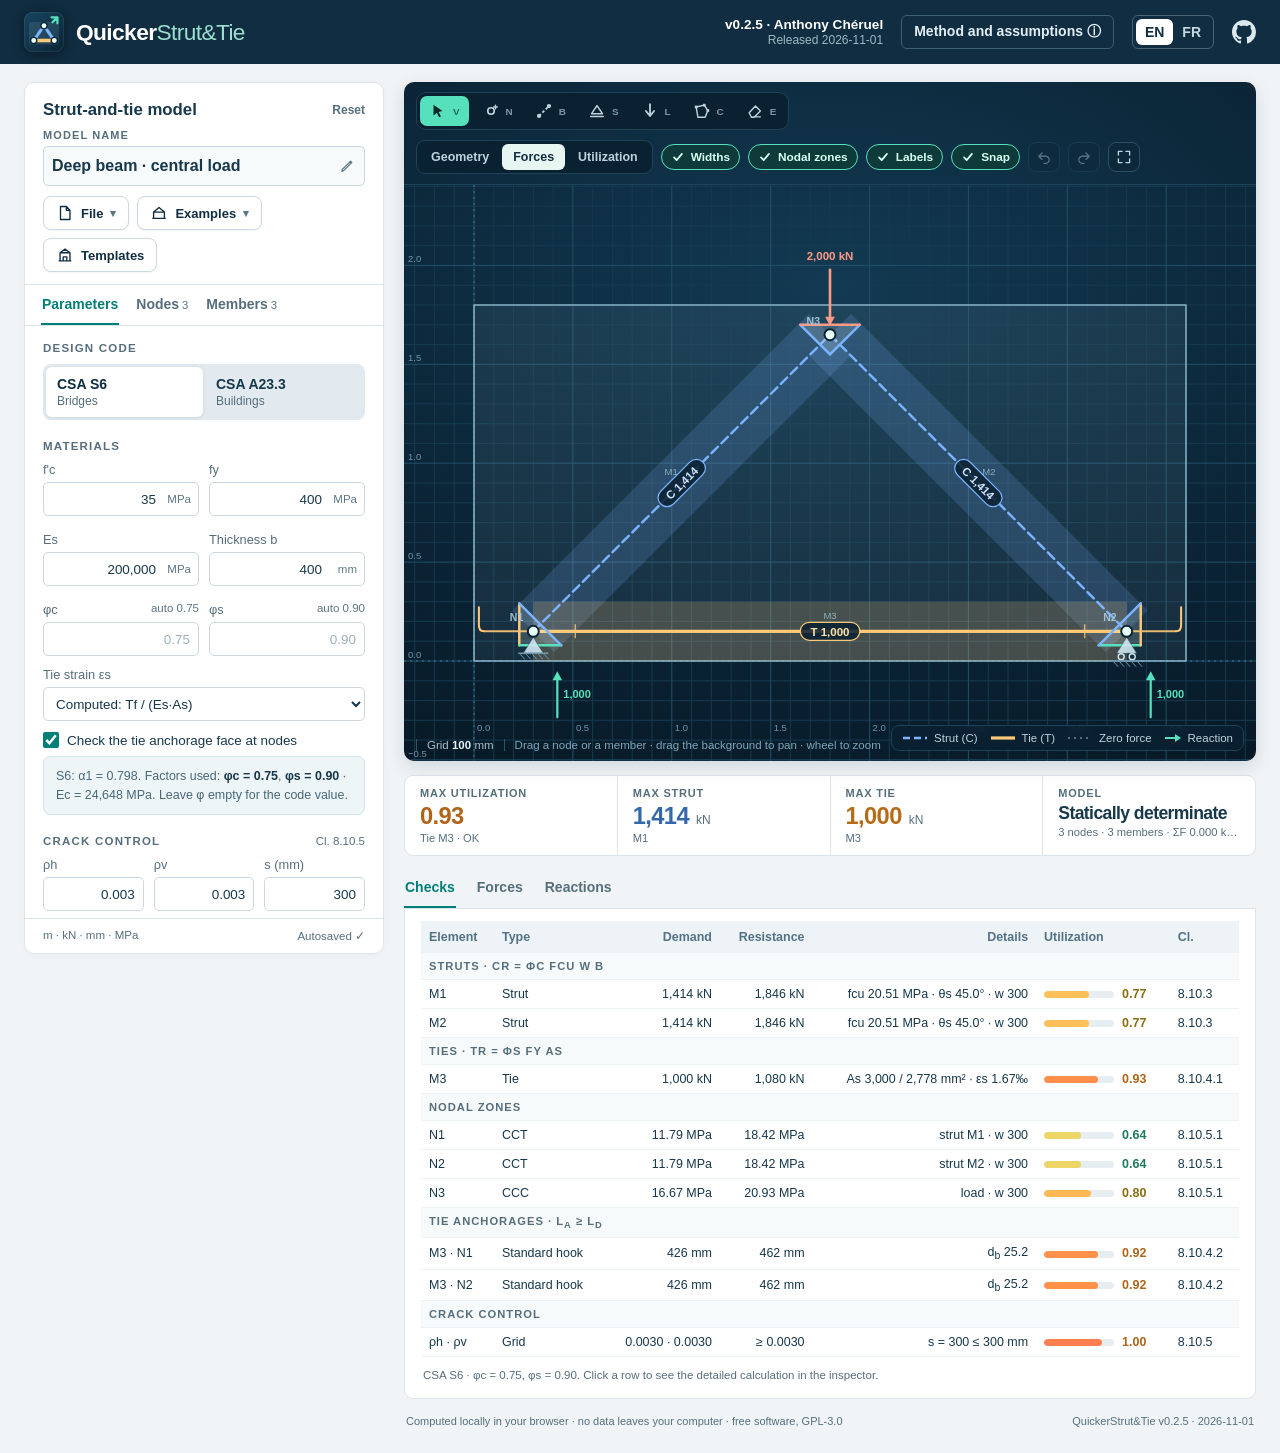
==== index.html @ 913cee04 "QuickerStrut&Tie 0.2.5: Pages at the repository URL, menus above the canvas, bridge and published ex" ====
<!doctype html>
<!-- QuickerStrut&Tie · © 2026 Anthony Chéruel · SPDX-License-Identifier: GPL-3.0-or-later -->
<html lang="fr">
<head>
  <meta charset="UTF-8"><meta name="viewport" content="width=device-width,initial-scale=1">
  <title>QuickerStrut&amp;Tie · Strut-and-tie models</title>
  <meta name="description" content="Interactive 2D strut-and-tie models checked to CSA S6 and CSA A23.3, computed in your browser.">
  <meta property="og:title" content="QuickerStrut&amp;Tie · Strut-and-tie models"><meta property="og:description" content="Draw a 2D strut-and-tie model, drag its nodes and see forces and CSA S6 / A23.3 checks update live."><meta name="theme-color" content="#102d41">
  <link rel="icon" href="data:image/svg+xml,%3Csvg xmlns='http://www.w3.org/2000/svg' viewBox='0 0 64 64'%3E%3Crect width='64' height='64' rx='14' fill='%23102d41'/%3E%3Crect x='8' y='16' width='48' height='36' rx='3' fill='%239fc3d2' fill-opacity='.16'/%3E%3Cpath d='M32 22L15.5 45.5M32 22L48.5 45.5' stroke='%237cb4ff' stroke-width='5.5' stroke-linecap='round'/%3E%3Cpath d='M15.5 45.5H48.5' stroke='%23ffc978' stroke-width='6' stroke-linecap='round'/%3E%3Cg fill='%23e8fff8' stroke='%230b2436' stroke-width='2.2'%3E%3Ccircle cx='32' cy='22' r='5.5'/%3E%3Ccircle cx='15.5' cy='45.5' r='5.5'/%3E%3Ccircle cx='48.5' cy='45.5' r='5.5'/%3E%3C/g%3E%3Cpath d='M44 8.5h9.5V18M53 9l-7.5 7.5' fill='none' stroke='%2356e0bb' stroke-width='4' stroke-linecap='round' stroke-linejoin='round'/%3E%3C/svg%3E">
  <style>
@charset "UTF-8";
/* SPDX-License-Identifier: GPL-3.0-or-later */
/* QuickerStrut&Tie — design tokens and layout. */
:root{
  --navy:#102d41;--navy-2:#0b2436;--navy-3:#061520;--ink:#17374b;--muted:#566e7c;--axis:#5d7684;
  --line:#dce5eb;--paper:#fff;--bg:#f0f4f7;--teal:#007f78;--mint:#56e0bb;--mint-soft:#d9f5eb;
  --amber:#b66c16;--blue:#3567ad;--coral:#c4513a;--ok:#1f7a5a;--warn:#9a6a12;--bad:#b23a2a;
  --strut:#7cb4ff;--tie:#ffc978;--load:#ff9b85;--react:#56e0bb;
  --shadow:0 2px 7px #15354a08;--radius:10px;
  font-family:"Segoe UI",Inter,Roboto,Arial,sans-serif;color:var(--ink);font-size:16px;
}
*{box-sizing:border-box}
html,body{margin:0;background:var(--bg)}
body{min-height:100vh}
button,input,select{font:inherit}
button{cursor:pointer;border:1px solid var(--line);background:#fff;color:var(--ink);border-radius:6px;padding:7px 12px;font-size:.875rem;font-weight:600;transition:background .15s,border-color .15s,color .15s}
button:hover:not(:disabled){background:#eef5f7}
button:disabled{opacity:.4;cursor:default}
button:focus-visible,input:focus-visible,select:focus-visible,[tabindex]:focus-visible{outline:3px solid var(--teal);outline-offset:2px}
input,select{width:100%;min-height:34px;border:1px solid #cbd8e1;border-radius:5px;background:#fff;color:var(--ink);padding:5px 8px;font-size:.84rem;font-variant-numeric:tabular-nums}
input.num{text-align:right}
input::placeholder{color:#9fb0ba}
input.num-err{border-color:#ba3838;background:#fff6f4}
input[type=checkbox]{width:16px;min-height:16px;accent-color:var(--teal);margin:0}
label{font-size:.875rem}
small{font-size:.75rem}
.hidden{display:none!important}
.sr-only{position:absolute;width:1px;height:1px;overflow:hidden;clip:rect(0 0 0 0);white-space:nowrap}
kbd{font:600 .6875rem "Segoe UI",Arial,sans-serif;color:var(--axis);border:1px solid #dbe5eb;border-radius:4px;padding:1px 5px;background:#f7fafb}

/* ---------- Top bar ---------- */
.topbar{height:64px;background:var(--navy);color:#fff;display:flex;align-items:center;justify-content:space-between;padding:0 24px;gap:16px}
.brand{display:flex;align-items:center;gap:12px;font-size:1.42rem;font-weight:650;letter-spacing:-.6px;white-space:nowrap}
.brand>div>span{font-weight:350;color:#9cdfcf}
.brand-logo{display:block;flex:none;width:40px;height:40px;filter:drop-shadow(0 2px 6px #0006)}
.top-warning{display:flex;align-items:center;gap:9px;margin:0;padding:6px 14px;border:1px solid #2f5268;border-radius:999px;color:#c9dbe4;font-size:.78rem;background:#0e2839}
.warning-symbol{width:15px;height:15px;border:1px solid #d7b25c;border-radius:50%;text-align:center;line-height:13px;color:#e9c46a;font-weight:bold;font-size:.625rem;flex:none}
.header-right{display:flex;gap:18px;align-items:center}
.release-info{display:flex;flex-direction:column;align-items:flex-end;line-height:1.2}
.release-info b{font-size:.85rem}
.release-info small{color:#9fb8c6}
.method-open{background:transparent;border-color:#3d6075;color:#e3eef3}
.method-open:hover:not(:disabled){background:#173a50}
.language{display:flex;border:1px solid #4b6373;border-radius:6px;padding:3px}
.language button{padding:5px 9px;border:0;background:transparent;color:#c5d8e0}
.language button.selected{background:#fff;color:var(--navy)}
.language button:hover:not(.selected){background:#1b3d52}
.github-link{color:#dbe9ef;display:flex}
.github-link svg{width:24px;height:24px}

/* ---------- Workspace ---------- */
.workspace{display:grid;grid-template-columns:360px minmax(0,1fr);gap:20px;max-width:1880px;margin:0 auto;padding:18px 24px 12px}
.inputs{align-self:start;position:sticky;top:14px;z-index:20;background:#fff;border:1px solid var(--line);border-radius:var(--radius);box-shadow:var(--shadow);max-height:calc(100vh - 28px);display:flex;flex-direction:column;min-width:0}
.panel-heading{display:flex;align-items:center;justify-content:space-between;padding:16px 18px 8px}
h1{font-size:1.05rem;margin:0;font-weight:650}
.text-button{border:0;padding:4px 0;background:none;color:var(--muted);font-size:.75rem}
.text-button:hover:not(:disabled){background:none;color:var(--teal)}
.project-bar{padding:0 18px 12px;display:flex;flex-direction:column;gap:10px;border-bottom:1px solid var(--line)}
.pn-label{display:block;font-size:.6875rem;letter-spacing:1.1px;font-weight:700;color:var(--muted);text-transform:uppercase;margin-bottom:5px}
.pn-wrap{position:relative;display:block}
.pn-wrap input{font-weight:650;font-size:1rem;background:#f7fafb;padding-right:30px;min-height:40px}
.pn-pencil{position:absolute;right:9px;top:11px;width:17px;height:17px;color:var(--axis);pointer-events:none}
.dirty{font-size:.7rem;color:var(--amber);margin-left:6px}
.project-actions{display:flex;gap:8px;flex-wrap:wrap}
.qst-menu{position:relative}
.menu-button{display:inline-flex;align-items:center;gap:7px;padding:7px 12px;border:1px solid #c9d8e1;border-radius:8px;background:#fff;color:var(--navy);font-size:.8125rem;font-weight:650;box-shadow:0 1px 2px #15354a0d}
.menu-button:hover{border-color:#8fb2c2;background:#f6fafb}
.qst-menu.open>.menu-button{border-color:var(--teal);background:#eefaf6;color:#00564f}
.menu-button .caret{font-size:.7rem;color:var(--axis);transition:transform .15s}
.qst-menu.open .caret{transform:rotate(180deg)}
.mi-ico{width:18px;height:18px;flex:none}
.menu-pop{display:none;position:absolute;z-index:60;left:0;top:calc(100% + 6px);min-width:300px;max-height:680px;overflow-y:auto;scrollbar-width:thin;padding:6px;background:#fff;border:1px solid #d3e0e7;border-radius:11px;box-shadow:0 10px 24px #0b1e2b26}
.qst-menu.open>.menu-pop{display:block;animation:menuIn .14s ease-out}
@keyframes menuIn{from{opacity:0;transform:translateY(-4px)}to{opacity:1;transform:none}}
.menu-pop button{display:flex;align-items:center;gap:11px;width:100%;padding:8px 10px;border:0;border-radius:8px;background:none;color:var(--ink);text-align:left;font-size:.8125rem}
.menu-pop button:hover:not(:disabled),.menu-pop button:focus-visible{background:#eef6f8;outline:none}
.menu-pop button .mi-ico{color:var(--teal)}
.mi-text{display:flex;flex-direction:column;flex:1;min-width:0}
.mi-text b{font-weight:650}
.mi-text small{color:var(--muted);font-weight:400}
.menu-sep{height:1px;background:var(--line);margin:5px 4px}
.ex-thumb{width:58px;height:34px;flex:none;border-radius:6px;background:var(--navy);display:block}
.input-tabs{display:flex;padding:0 16px;border-bottom:1px solid var(--line);gap:16px}
.input-tabs button,.view-tabs button{border:0;border-radius:0;background:none;padding:11px 1px;color:var(--muted);border-bottom:2px solid transparent}
.input-tabs button:hover,.view-tabs button:hover{background:none!important;color:var(--ink)}
.input-tabs button.active,.view-tabs button.active{color:var(--teal);border-bottom-color:var(--teal)}
.input-tabs .count{font-size:.7rem;color:var(--axis);font-weight:500;margin-left:3px}
#input-content{padding:16px 18px 18px;overflow:auto;scrollbar-width:thin;min-height:0}
.section-label{font-size:.72rem;letter-spacing:1.2px;font-weight:700;margin:20px 0 10px;color:var(--muted);text-transform:uppercase;display:flex;align-items:center;justify-content:space-between}
.section-label:first-child{margin-top:0}
.field{display:block;margin-bottom:11px}
.field>span{display:flex;justify-content:space-between;margin-bottom:5px;color:var(--muted);font-size:.8rem}
.field>span em{font-style:normal;color:var(--axis);font-size:.72rem}
.field-row{display:grid;grid-template-columns:1fr 1fr;gap:10px}
.field-row.three{grid-template-columns:1fr 1fr 1fr}
.unit-wrap{position:relative;display:block}
.unit-wrap input{padding-right:42px}
.unit-wrap i{position:absolute;right:8px;top:50%;transform:translateY(-50%);font-style:normal;font-size:.72rem;color:var(--axis);pointer-events:none}
.segmented{display:inline-flex;padding:3px;background:#e2eaf0;border-radius:8px;gap:2px}
.segmented button{border:0;background:transparent;padding:6px 12px;white-space:nowrap}
.segmented button.active{background:#fff;box-shadow:0 1px 4px #20374718;color:var(--navy)}
.segmented.full{display:flex}
.segmented.full button{flex:1}
.code-card{display:flex;flex-direction:column;gap:2px;text-align:left;padding:9px 11px!important}
.code-card small{font-weight:400;color:var(--muted)}
.note{padding:10px 12px;background:#eef5f7;border:1px solid #d3e5ec;border-radius:7px;font-size:.78rem;line-height:1.5;color:#486777}
.note b{color:var(--ink)}
.toggle-row{display:flex;align-items:center;gap:8px;font-size:.84rem;margin:8px 0}
.add-button{width:100%;border-style:dashed;color:var(--teal);margin:6px 0 4px}
.rows{display:flex;flex-direction:column;gap:8px}
.row-card{border:1px solid var(--line);border-radius:8px;padding:8px 9px;display:grid;gap:6px;transition:border-color .15s,box-shadow .15s;background:#fff}
.row-card.selected{border-color:var(--teal);box-shadow:0 0 0 2px #56e0bb55}
.row-card:hover{border-color:#b9cdd8}
.row-line{display:grid;gap:6px;align-items:center}
.row-node-1{grid-template-columns:44px 1fr 1fr 26px}
.row-node-2{grid-template-columns:1.25fr 1fr 1fr 0.9fr}
.row-mem-1{grid-template-columns:44px 1fr 1fr 1fr 26px}
.row-mem-2{grid-template-columns:0.75fr 1.45fr 1fr}
.row-card input,.row-card select{min-height:30px;padding:3px 6px;font-size:.8rem}
.row-card .mini{font-size:.62rem;color:var(--axis);display:block;margin:0 0 2px 2px;letter-spacing:.3px}
.tag{display:inline-flex;align-items:center;justify-content:center;height:24px;border-radius:6px;font-weight:700;font-size:.78rem;color:var(--navy);background:#eaf1f5;cursor:pointer}
.tag.strut{background:#e3eefe;color:#244f8e}
.tag.tie{background:#fdf0db;color:#7a4a0c}
.tag.zero{background:#eef1f3;color:#71818b}
.del{border:0;background:none;color:#97a9b4;font-size:1.05rem;padding:0;height:26px}
.del:hover:not(:disabled){color:var(--bad);background:none}
.bars-pick{display:grid;grid-template-columns:42px 10px minmax(62px,1fr);align-items:center;gap:3px}
.bars-row{grid-template-columns:1.6fr 1fr}
.bars-pick b{text-align:center;color:var(--axis);font-weight:400}
.input-footer{padding:10px 18px;border-top:1px solid var(--line);color:var(--muted);font-size:.72rem;display:flex;justify-content:space-between;gap:8px}

/* ---------- Stage (canvas) ---------- */
.results{min-width:0;display:flex;flex-direction:column}
.stage{background:radial-gradient(120% 90% at 50% 30%,#123a52 0%,var(--navy-2) 55%,var(--navy-3) 100%);border-radius:var(--radius);color:#fff;overflow:hidden;box-shadow:0 6px 18px #0b1e2b22;position:relative;isolation:isolate}
.stage-top{display:flex;align-items:center;justify-content:space-between;gap:10px;padding:10px 12px;border-bottom:1px solid #1d4458;flex-wrap:wrap}
.toolbox{display:flex;gap:4px;padding:3px;background:#0a2131;border:1px solid #1f4256;border-radius:10px}
.tool{display:flex;align-items:center;gap:6px;border:0;background:transparent;color:#bcd3de;padding:6px 9px;border-radius:7px;font-size:.78rem;position:relative}
.tool svg{width:18px;height:18px}
.tool:hover:not(:disabled){background:#163a50;color:#fff}
.tool.active{background:#56e0bb;color:#062a24}
.tool .k{font-size:.62rem;opacity:.65;font-weight:700}
.tool .tl{display:none}
.stage-right{display:flex;align-items:center;gap:8px;flex-wrap:wrap}
.dark-seg{display:inline-flex;padding:3px;background:#0a2131;border:1px solid #1f4256;border-radius:9px;gap:2px}
.dark-seg button{border:0;background:transparent;color:#bcd3de;padding:6px 11px;font-size:.78rem;border-radius:6px}
.dark-seg button:hover:not(:disabled){background:#163a50;color:#fff}
.dark-seg button.active{background:#e8f6f2;color:var(--navy)}
.chip{display:inline-flex;align-items:center;gap:6px;border:1px solid #2a4f64;background:#0d283a;color:#bcd3de;padding:5px 9px;border-radius:999px;font-size:.74rem;font-weight:600}
.chip:hover:not(:disabled){background:#163a50;color:#fff}
.chip[aria-pressed=true]{border-color:#56e0bb;color:#d8fff3;background:#0f3a3a}
.chip svg{width:14px;height:14px}
.icon-chip{width:32px;height:30px;padding:0;display:inline-flex;align-items:center;justify-content:center;border:1px solid #2a4f64;background:#0d283a;color:#bcd3de;border-radius:8px}
.icon-chip:hover:not(:disabled){background:#163a50;color:#fff}
.icon-chip svg{width:16px;height:16px}
.canvas-wrap{position:relative;height:clamp(460px,64vh,820px);touch-action:none}
#canvas{position:absolute;inset:0;width:100%;height:100%;display:block;user-select:none;-webkit-user-select:none}
#canvas text{font-family:"Segoe UI",Inter,Roboto,Arial,sans-serif}
#canvas.tool-select{cursor:default}
#canvas.tool-node,#canvas.tool-member,#canvas.tool-outline{cursor:crosshair}
#canvas.tool-support,#canvas.tool-load,#canvas.tool-erase{cursor:pointer}
#canvas.panning{cursor:grabbing!important}
#canvas .hit-node,#canvas .hit-member{cursor:pointer}
#canvas.tool-select .hit-node{cursor:grab}
#canvas.dragging,#canvas.dragging *{cursor:grabbing!important}
.hud{position:absolute;left:12px;bottom:10px;display:flex;gap:10px;align-items:center;font-size:.72rem;color:#a9c3cf;pointer-events:none;font-variant-numeric:tabular-nums;flex-wrap:wrap;max-width:calc(100% - 330px)}
.hud b{color:#e6f3f7;font-weight:600}
.hud .hint{color:#7fa6b8}
.hud .sep{width:1px;height:12px;background:#2c5368}
.legend-hud{position:absolute;right:12px;bottom:10px;display:flex;gap:12px;align-items:center;font-size:.72rem;color:#bcd3de;background:#0a2131cc;border:1px solid #1f4256;padding:6px 10px;border-radius:8px;backdrop-filter:blur(4px)}
.legend-hud span{display:inline-flex;align-items:center;gap:6px}
.legend-hud svg{display:block}
.grad{width:110px;height:8px;border-radius:4px;background:linear-gradient(90deg,#56e0bb 0%,#a6e36b 40%,#ffd166 70%,#ff9f43 90%,#ff5d5d 100%)}
.banner{position:absolute;left:14px;top:12px;max-width:min(640px,calc(100% - 360px));padding:8px 14px;border-radius:9px;font-size:.8rem;line-height:1.4;display:flex;gap:9px;align-items:flex-start;box-shadow:0 6px 16px #0006;z-index:3}
.banner.bad{background:#3a1512ee;border:1px solid #a8483a;color:#ffd9d1}
.banner.warn{background:#3a2a0eee;border:1px solid #a8822f;color:#ffe9b8}
.banner b{color:#fff}
.empty-hint{position:absolute;inset:0;display:flex;align-items:center;justify-content:center;pointer-events:none}
.empty-hint div{background:#0a2131dd;border:1px dashed #2f5a70;border-radius:12px;padding:18px 22px;color:#bcd3de;font-size:.85rem;line-height:1.6;max-width:420px;text-align:center}
.empty-hint b{color:#56e0bb}
.tooltip{position:absolute;pointer-events:none;z-index:5;background:#f7fbfc;color:var(--ink);border-radius:8px;padding:7px 10px;font-size:.75rem;line-height:1.45;box-shadow:0 8px 20px #0007;min-width:150px;font-variant-numeric:tabular-nums}
.tooltip b{font-weight:700}
.tooltip .tt-head{display:flex;justify-content:space-between;gap:10px;margin-bottom:3px}
.tooltip .tt-row{display:flex;justify-content:space-between;gap:14px;color:var(--muted)}
.tooltip .tt-row span:last-child{color:var(--ink);font-weight:600}

/* Inspector */
.inspector{position:absolute;right:12px;top:12px;width:318px;max-height:calc(100% - 64px);overflow:auto;background:#f9fcfdf5;color:var(--ink);border-radius:12px;box-shadow:0 12px 30px #0009;border:1px solid #ffffff40;z-index:4;scrollbar-width:thin;animation:insIn .16s ease-out}
@keyframes insIn{from{opacity:0;transform:translateY(-6px) scale(.98)}to{opacity:1;transform:none}}
.ins-head{display:flex;align-items:center;gap:10px;padding:12px 14px 10px;border-bottom:1px solid var(--line);position:sticky;top:0;background:#f9fcfd;z-index:1}
.ins-badge{width:34px;height:34px;border-radius:9px;display:flex;align-items:center;justify-content:center;font-weight:800;font-size:.8rem;color:#fff;background:var(--navy);flex:none}
.ins-badge.strut{background:#2f64b0}
.ins-badge.tie{background:#b66c16}
.ins-badge.zero{background:#7f909a}
.ins-title{flex:1;min-width:0}
.ins-title b{display:block;font-size:.95rem}
.ins-title small{color:var(--muted)}
.ins-close{border:0;background:none;font-size:1.25rem;color:var(--axis);padding:2px 6px}
.ins-body{padding:12px 14px 14px}
.ins-body .field{margin-bottom:9px}
.ins-body .field>span{font-size:.74rem}
.ins-body input,.ins-body select{min-height:32px}
.ins-result{margin-top:10px;border-radius:9px;background:#fff;border:1px solid var(--line);overflow:hidden}
.ins-result .big{display:flex;align-items:baseline;justify-content:space-between;padding:10px 12px;border-bottom:1px solid var(--line)}
.ins-result .big b{font-size:1.45rem;letter-spacing:-.5px;font-variant-numeric:tabular-nums}
.ins-result .big small{color:var(--muted)}
.kv{display:grid;grid-template-columns:1fr auto;gap:4px 10px;padding:9px 12px;font-size:.78rem;font-variant-numeric:tabular-nums}
.kv span:nth-child(odd){color:var(--muted)}
.kv span:nth-child(even){text-align:right;font-weight:600}
.steps{margin:0;padding:9px 12px 11px;border-top:1px solid var(--line);font-size:.74rem;line-height:1.65;color:#3d5868;background:#fbfdfe}
.steps div{white-space:normal}
.steps .eq{font-family:Cambria,"Cambria Math","Times New Roman",serif;font-size:.86rem;color:var(--ink)}
.steps .cl{float:right;color:var(--axis);font-size:.68rem}
.ubar{position:relative;height:8px;border-radius:4px;background:#e7eef2;overflow:hidden;margin:2px 12px 10px}
.ubar i{position:absolute;left:0;top:0;bottom:0;border-radius:4px}
.status{display:inline-flex;align-items:center;gap:5px;font-size:.72rem;font-weight:700;padding:2px 8px;border-radius:999px}
.status.ok{background:#dff5ea;color:var(--ok)}
.status.warn{background:#fdf0d5;color:var(--warn)}
.status.bad{background:#fde4df;color:var(--bad)}
.status.na{background:#eef1f3;color:#71818b}
.ins-hint{font-size:.74rem;color:var(--muted);line-height:1.5;margin-top:8px}

/* ---------- Metrics and results ---------- */
.metrics{display:grid;grid-template-columns:repeat(4,1fr);gap:1px;background:var(--line);border:1px solid var(--line);border-radius:9px;overflow:hidden;margin-top:14px}
.metric{background:#fff;padding:11px 15px;border:0;border-radius:0;text-align:left;min-width:0;font-weight:400}
button.metric:hover:not(:disabled){background:#f6fafb}
.metric-label{font-size:.6875rem;letter-spacing:.8px;font-weight:650;text-transform:uppercase;color:var(--muted)}
.metric-value{display:flex;gap:7px;align-items:baseline;margin-top:4px;font-size:1.48rem;font-weight:650;font-variant-numeric:tabular-nums;letter-spacing:-.6px}
.metric-value small{font-size:.75rem;font-weight:400;letter-spacing:0;color:var(--muted)}
.metric-location{font-size:.7rem;color:var(--muted);margin-top:2px;white-space:nowrap;overflow:hidden;text-overflow:ellipsis}
.chart-toolbar{display:flex;align-items:center;justify-content:space-between;margin-top:12px;border-bottom:1px solid var(--line);gap:8px;flex-wrap:wrap}
.view-tabs{display:flex;gap:20px}
.result-view{background:#fff;border:1px solid var(--line);border-top:0;border-radius:0 0 9px 9px;padding:12px 16px 14px;margin-bottom:10px}
.table-scroll{overflow:auto}
table{border-collapse:collapse;width:100%;font-size:.78rem;font-variant-numeric:tabular-nums;white-space:nowrap}
th{text-align:right;padding:9px 8px;background:#edf3f6;color:#547285;font-weight:600;position:sticky;top:0}
th:first-child,td:first-child,th.l,td.l{text-align:left}
td{text-align:right;padding:7px 8px;border-bottom:1px solid #edf2f5}
tbody tr{cursor:pointer}
tbody tr:hover td{background:#f5fafb}
tbody tr.selected td{background:#e6f7f1}
tr.group td{background:#f7fafb;color:var(--muted);font-weight:700;font-size:.7rem;letter-spacing:1px;text-transform:uppercase;cursor:default;text-align:left}
td .cell-ubar{display:inline-block;vertical-align:middle;width:70px;height:7px;background:#e7eef2;border-radius:4px;overflow:hidden;margin-right:8px;position:relative}
td .cell-ubar i{position:absolute;left:0;top:0;bottom:0;border-radius:4px}
.table-note{font-size:.72rem;color:var(--muted);margin:10px 2px 0;line-height:1.5}
.result-footer{display:flex;justify-content:space-between;font-size:.6875rem;color:var(--muted);padding:6px 2px 14px;gap:12px;flex-wrap:wrap}

/* ---------- Dialogs ---------- */
dialog{border:0;border-radius:14px;padding:0;box-shadow:0 20px 50px #0b1e2b55;max-width:min(860px,calc(100vw - 24px));width:860px;color:var(--ink)}
dialog::backdrop{background:#061520aa;backdrop-filter:blur(2px)}
.dlg-head{display:flex;align-items:center;gap:12px;padding:16px 20px;border-bottom:1px solid var(--line);position:sticky;top:0;background:#fff}
.dlg-head b{display:block;font-size:1.05rem}
.dlg-head small{color:var(--muted)}
.dlg-head .ins-close{margin-left:auto}
.dlg-body{padding:6px 24px 22px;max-height:72vh;overflow:auto;font-size:.88rem;line-height:1.6}
.dlg-body h3{font-size:.95rem;margin:18px 0 6px;color:var(--navy)}
.dlg-body .eq{font-family:Cambria,"Cambria Math","Times New Roman",serif;font-size:1rem;background:#f4f8fa;border-radius:7px;padding:8px 12px;margin:6px 0;display:block}
.dlg-body table{white-space:normal}
.dlg-body td,.dlg-body th{text-align:left}
.dlg-actions{display:flex;justify-content:flex-end;gap:8px;padding:12px 20px;border-top:1px solid var(--line)}
.primary{background:var(--teal);border-color:var(--teal);color:#fff}
.primary:hover:not(:disabled){background:#006a64}
.toast{position:fixed;left:50%;bottom:22px;transform:translateX(-50%) translateY(20px);background:var(--navy);color:#fff;padding:10px 16px;border-radius:9px;font-size:.84rem;box-shadow:0 10px 26px #0006;opacity:0;transition:all .25s;z-index:200;pointer-events:none}
.toast.show{opacity:1;transform:translateX(-50%) translateY(0)}

/* ---------- Templates dialog ---------- */
.tpl-dialog{width:1040px}
.tpl-body{display:grid;grid-template-columns:330px minmax(0,1fr);gap:16px;padding:14px 18px;max-height:72vh;overflow:auto}
.tpl-kinds{display:flex;flex-direction:column;gap:6px;margin-bottom:12px}
.tpl-kind{display:flex;flex-direction:column;align-items:flex-start;text-align:left;gap:2px;padding:9px 11px;border-radius:9px}
.tpl-kind small{font-weight:400;color:var(--muted)}
.tpl-kind.active{border-color:var(--teal);background:#eefaf6;box-shadow:0 0 0 2px #56e0bb44}
.tpl-form .field{margin-bottom:8px}
.tpl-preview{display:flex;flex-direction:column;gap:10px;min-width:0}
.tpl-svg{border:1px solid var(--line);border-radius:10px;overflow:hidden;background:#fff}
.tpl-svg svg{width:100%;height:auto;display:block}
.tpl-info{font-size:.8rem;color:var(--muted);line-height:1.55}
.tpl-info b{color:var(--ink)}
.tpl-info .bad{color:var(--bad)}

/* ---------- Responsive ---------- */
@media (max-width:1380px){.top-warning{display:none}}
@media (max-width:1180px){
  .workspace{grid-template-columns:1fr;padding:12px}
  .inputs{position:static;max-height:none;order:2}
  .metrics{grid-template-columns:repeat(2,1fr)}
  .inspector{width:290px}
}
@media (max-width:760px){
  .tpl-body{grid-template-columns:1fr}
  .topbar{padding:0 12px;height:56px}.brand{font-size:1.15rem}.release-info,.method-open .lbl{display:none}
  .header-right{gap:10px}
  .canvas-wrap{height:68vh}
  .inspector{left:8px;right:8px;width:auto;top:auto;bottom:44px;max-height:48%}
  .hud{max-width:100%}.legend-hud{display:none}
  .banner{max-width:calc(100% - 20px)}
  .tool .k{display:none}
  .metrics{grid-template-columns:1fr 1fr}
}
/* ---------- Galaxy Z Fold 8 unfolded in landscape (~816 × 536 CSS px) and other
   wide, short screens: slim header, narrow side panel that scrolls on its own,
   vertical tool column inside the canvas, canvas sized from the screen height. */
@media (orientation:landscape) and (max-height:620px) and (min-width:700px){
  .topbar{height:46px;padding:0 12px;gap:10px}
  .brand{font-size:1.08rem;gap:8px}
  .brand-logo{width:30px;height:30px}
  .top-warning,.release-info{display:none}
  .header-right{gap:10px}
  .method-open{padding:5px 9px;font-size:.75rem}
  .method-open .lbl{display:none}
  .language button{padding:4px 8px}
  .github-link svg{width:20px;height:20px}
  .workspace{grid-template-columns:250px minmax(0,1fr);gap:10px;padding:8px 10px}
  .inputs{position:sticky;top:8px;order:0;max-height:calc(100svh - 16px)}
  .panel-heading{padding:10px 12px 6px}
  h1{font-size:.95rem}
  .project-bar{padding:0 12px 8px;gap:7px}
  .pn-label{margin-bottom:3px}
  .pn-wrap input{min-height:34px;font-size:.9rem}
  .menu-button{padding:5px 9px;font-size:.75rem}
  .input-tabs{padding:0 10px;gap:10px}
  .input-tabs button{padding:8px 1px;font-size:.78rem}
  #input-content{padding:10px 12px}
  .input-footer{display:none}
  .field-row{gap:7px}
  .row-node-1{grid-template-columns:36px 1fr 1fr 22px}
  .row-mem-1{grid-template-columns:36px 1fr 1fr 1fr 22px}
  .stage-top{padding:6px 8px;gap:6px;flex-wrap:nowrap}
  .stage-right{gap:5px;flex-wrap:nowrap;margin-left:auto}
  .toolbox{position:absolute;left:8px;top:54px;z-index:4;flex-direction:column;gap:2px;padding:3px;box-shadow:0 6px 16px #0006}
  .tool{padding:7px;justify-content:center}
  .tool .k{display:none}
  .dark-seg button{padding:5px 8px;font-size:.72rem}
  .chip{padding:5px 7px}
  .chip .cl{display:none}
  .icon-chip{width:30px;height:28px}
  .canvas-wrap{height:calc(100svh - 46px - 16px - 44px);min-height:300px}
  .hud{left:56px;bottom:6px;font-size:.66rem;gap:7px}
  .hud .hint{display:none}
  .legend-hud{display:none}
  .banner{left:56px;max-width:calc(100% - 320px);font-size:.74rem;padding:6px 10px}
  .inspector{top:8px;right:8px;width:244px;max-height:calc(100% - 16px);font-size:.92em;border-radius:10px}
  .ins-head{padding:9px 11px 8px}
  .ins-badge{width:30px;height:30px}
  .ins-body{padding:9px 11px 11px}
  .ins-result .big b{font-size:1.2rem}
  .steps{font-size:.7rem}
  .bars-row{grid-template-columns:1fr}
  .metrics{margin-top:8px}
  .metric{padding:7px 10px}
  .metric-label{font-size:.62rem;letter-spacing:.3px;white-space:nowrap;overflow:hidden;text-overflow:ellipsis}
  .metric-value{font-size:1.1rem}
  .metric-value>span[style*="1.1rem"]{font-size:.95rem!important}
  .chart-toolbar{margin-top:6px}
  .view-tabs{gap:12px}
  .view-tabs button{padding:8px 1px;font-size:.8rem}
  .result-view{padding:8px 10px 10px}
  dialog{max-height:calc(100svh - 12px)}
  .tpl-body{grid-template-columns:250px minmax(0,1fr);max-height:calc(100svh - 130px);padding:10px}
  .dlg-body{max-height:calc(100svh - 120px)}
}
@media (pointer:coarse){
  .input-tabs button,.view-tabs button{min-height:40px}
  .dark-seg button,.tool{min-height:36px;min-width:36px}
  .chip,.icon-chip{min-height:34px}
  .menu-pop button{min-height:42px}
}
@media (prefers-reduced-motion:reduce){*{animation:none!important;transition:none!important}}

/* ---------- Printed report ---------- */
#report{display:none}
@media print{
  @page{size:letter;margin:14mm}
  body{background:#fff}
  body>*:not(#report){display:none!important}
  #report{display:block;color:#111;font-size:10.5pt;line-height:1.45}
  #report h1{font-size:18pt;margin:0 0 4px}
  #report h2{font-size:12.5pt;margin:16px 0 6px;border-bottom:1.5px solid #102d41;padding-bottom:3px;color:#102d41;break-after:avoid}
  #report .rp-head{display:flex;justify-content:space-between;align-items:flex-end;border-bottom:3px solid #102d41;padding-bottom:8px;margin-bottom:10px}
  #report .rp-brand{font-weight:700;font-size:13pt;color:#102d41}
  #report .rp-brand span{color:#007f78;font-weight:400}
  #report .rp-meta{font-size:9pt;color:#444;text-align:right}
  #report .rp-figure{border:1px solid #ccd6dd;border-radius:6px;padding:4px;break-inside:avoid}
  #report .rp-figure svg{width:100%;height:auto;display:block}
  #report table{font-size:8.6pt;white-space:normal;break-inside:auto}
  #report th{background:#e9eff3!important;color:#223;position:static;-webkit-print-color-adjust:exact;print-color-adjust:exact}
  #report td{padding:4px 6px}
  #report tr{break-inside:avoid}
  #report .rp-calc td,#report .rp-calc th{text-align:left;vertical-align:top}
  #report .rp-calc td:last-child{text-align:right;white-space:nowrap}
  #report .rp-eq{font-family:Cambria,"Times New Roman",serif}
  #report .rp-ok{color:#1f7a5a;font-weight:700}
  #report .rp-bad{color:#b23a2a;font-weight:700}
  #report .rp-disclaimer{margin-top:14px;padding:8px 10px;border:1px solid #d7b25c;background:#fff8e6!important;font-size:8.8pt;-webkit-print-color-adjust:exact;print-color-adjust:exact}
  #report .rp-grid{display:grid;grid-template-columns:1fr 1fr;gap:4px 18px;font-size:9.5pt}
}

</style>
</head>
<body>
<header class="topbar">
  <div class="brand"><svg class="brand-logo" viewBox="0 0 64 64" width="40" height="40" aria-hidden="true"><defs><linearGradient id="qst-tile-top" x1="0" y1="0" x2="1" y2="1"><stop offset="0" stop-color="#174560"/><stop offset="1" stop-color="#0b2436"/></linearGradient></defs><rect width="64" height="64" rx="14" fill="url(#qst-tile-top)"/><rect x=".5" y=".5" width="63" height="63" rx="13.5" fill="none" stroke="#fff" stroke-opacity=".14"/><rect x="8" y="16" width="48" height="36" rx="3" fill="#9fc3d2" fill-opacity=".14"/><path d="M32 22L15.5 45.5M32 22L48.5 45.5" stroke="#7cb4ff" stroke-width="5" stroke-dasharray="6.4 3.4" stroke-linecap="round"/><path d="M15.5 45.5H48.5" stroke="#ffc978" stroke-width="5.6" stroke-linecap="round"/><g fill="#e8fff8" stroke="#0b2436" stroke-width="2.2"><circle cx="32" cy="22" r="5"/><circle cx="15.5" cy="45.5" r="5"/><circle cx="48.5" cy="45.5" r="5"/></g><path d="M44 8.5h9.5V18M53 9l-7.5 7.5" fill="none" stroke="#56e0bb" stroke-width="3.6" stroke-linecap="round" stroke-linejoin="round"/></svg><div>Quicker<span>Strut&amp;Tie</span></div></div>
  <p class="top-warning" role="note"><span class="warning-symbol" aria-hidden="true">!</span><span data-i18n="warning"></span></p>
  <div class="header-right">
    <div class="release-info"><b id="release-version"></b><small id="release-date"></small></div>
    <button id="method-open" class="method-open" type="button"><span class="lbl" data-i18n="methodOpen"></span><span aria-hidden="true"> ⓘ</span></button>
    <div class="language" role="group" aria-label="Language / Langue"><button id="lang-en" type="button">EN</button><button id="lang-fr" type="button">FR</button></div>
    <a class="github-link" href="https://github.com/acheruel/QuickerStrut-Tie" target="_blank" rel="noopener noreferrer" title="GitHub · acheruel/QuickerStrut-Tie" aria-label="GitHub · acheruel/QuickerStrut-Tie"><svg viewBox="0 0 16 16" aria-hidden="true"><path fill="currentColor" d="M8 0C3.58 0 0 3.58 0 8c0 3.54 2.29 6.53 5.47 7.59.4.07.55-.17.55-.38 0-.19-.01-.82-.01-1.49-2.01.37-2.53-.49-2.69-.94-.09-.23-.48-.94-.82-1.13-.28-.15-.68-.52-.01-.53.63-.01 1.08.58 1.23.82.72 1.21 1.87.87 2.33.66.07-.52.28-.87.51-1.07-1.78-.2-3.64-.89-3.64-3.95 0-.87.31-1.59.82-2.15-.08-.2-.36-1.02.08-2.12 0 0 .67-.21 2.2.82.64-.18 1.32-.27 2-.27.68 0 1.36.09 2 .27 1.53-1.04 2.2-.82 2.2-.82.44 1.1.16 1.92.08 2.12.51.56.82 1.27.82 2.15 0 3.07-1.87 3.75-3.65 3.95.29.25.54.73.54 1.48 0 1.07-.01 1.93-.01 2.2 0 .21.15.46.55.38A8.013 8.013 0 0016 8c0-4.42-3.58-8-8-8z"/></svg></a>
  </div>
</header>

<main class="workspace">
  <aside class="inputs" aria-label="Model">
    <div class="panel-heading"><h1 data-i18n="model"></h1><button class="text-button" id="reset" type="button" data-i18n="reset"></button></div>
    <div class="project-bar">
      <label for="project-name"><span class="pn-label"><span data-i18n="modelName"></span><span id="dirty" class="dirty"></span></span><span class="pn-wrap"><input id="project-name" maxlength="120" autocomplete="off" spellcheck="false"><svg class="pn-pencil" viewBox="0 0 20 20" aria-hidden="true"><path d="M4 14.5l-.8 2.3 2.3-.8L15 6.5 13.5 5z M12.5 6l1.5 1.5" fill="none" stroke="currentColor" stroke-width="1.4" stroke-linejoin="round"/></svg></span></label>
      <div class="project-actions">
        <div class="qst-menu"><button type="button" class="menu-button" data-menu-toggle aria-haspopup="menu" aria-expanded="false"><svg class="mi-ico" viewBox="0 0 20 20" aria-hidden="true"><path d="M5 2.8h6.5L15.5 7v10.2H5z M11.5 2.8V7h4" fill="none" stroke="currentColor" stroke-width="1.5" stroke-linejoin="round"/></svg><span data-i18n="fileMenu"></span><span class="caret" aria-hidden="true">▾</span></button>
          <div class="menu-pop" role="menu">
            <button type="button" id="new-project" role="menuitem"><svg class="mi-ico" viewBox="0 0 20 20" aria-hidden="true"><path d="M5 2.8h6.5L15.5 7v10.2H5z M10 9v6 M7 12h6" fill="none" stroke="currentColor" stroke-width="1.5" stroke-linejoin="round"/></svg><span class="mi-text"><b data-i18n="newProject"></b><small data-i18n="newProjectSub"></small></span></button>
            <button type="button" id="open-project" role="menuitem"><svg class="mi-ico" viewBox="0 0 20 20" aria-hidden="true"><path d="M2.5 5.5h5l1.6 1.8h8.4v8.7h-15z" fill="none" stroke="currentColor" stroke-width="1.5" stroke-linejoin="round"/></svg><span class="mi-text"><b data-i18n="openProject"></b><small data-i18n="openProjectSub"></small></span><kbd>Ctrl O</kbd></button>
            <button type="button" id="save-project" role="menuitem"><svg class="mi-ico" viewBox="0 0 20 20" aria-hidden="true"><path d="M3.5 3.5h10.5l2.5 2.5v10.5h-13z M6.5 3.5v4h6v-4 M6 16.5v-5h8v5" fill="none" stroke="currentColor" stroke-width="1.5" stroke-linejoin="round"/></svg><span class="mi-text"><b data-i18n="saveProject"></b><small data-i18n="saveProjectSub"></small></span><kbd>Ctrl S</kbd></button>
            <div class="menu-sep" role="separator"></div>
            <button type="button" id="print-report" role="menuitem"><svg class="mi-ico" viewBox="0 0 20 20" aria-hidden="true"><path d="M5.5 7.5V3h9v4.5 M5.5 14H3.5V8h13v6h-2 M5.5 11.5h9V17h-9z" fill="none" stroke="currentColor" stroke-width="1.5" stroke-linejoin="round"/></svg><span class="mi-text"><b data-i18n="report"></b><small data-i18n="reportSub"></small></span><kbd>Ctrl P</kbd></button>
            <button type="button" id="export-svg" role="menuitem"><svg class="mi-ico" viewBox="0 0 20 20" aria-hidden="true"><path d="M3 15l4.5-9 4 6 2-3 3.5 6z" fill="none" stroke="currentColor" stroke-width="1.5" stroke-linejoin="round"/></svg><span class="mi-text"><b data-i18n="exportSvg"></b><small data-i18n="exportSvgSub"></small></span></button>
            <button type="button" id="export-pile-menu" role="menuitem"><svg class="mi-ico" viewBox="0 0 20 20" aria-hidden="true"><path d="M4 4h12v4H4z M6.5 8v9 M13.5 8v9 M5 17h3 M12 17h3" fill="none" stroke="currentColor" stroke-width="1.5" stroke-linejoin="round"/></svg><span class="mi-text"><b data-i18n="exportPile"></b><small data-i18n="exportPileSub"></small></span></button>
            <button type="button" id="export-csv" role="menuitem"><svg class="mi-ico" viewBox="0 0 20 20" aria-hidden="true"><rect x="3.5" y="3.5" width="13" height="13" rx="2" fill="none" stroke="currentColor" stroke-width="1.5"/><path d="M3.5 8h13 M3.5 12.3h13 M8 3.5v13" stroke="currentColor" stroke-width="1.3"/></svg><span class="mi-text"><b data-i18n="exportCsv"></b><small data-i18n="exportCsvSub"></small></span></button>
          </div></div>
        <div class="qst-menu"><button type="button" class="menu-button" data-menu-toggle aria-haspopup="menu" aria-expanded="false"><svg class="mi-ico" viewBox="0 0 20 20" aria-hidden="true"><path d="M2.5 16h15 M4 16V9h12v7 M4 9l6-5 6 5" fill="none" stroke="currentColor" stroke-width="1.5" stroke-linejoin="round"/></svg><span data-i18n="examplesMenu"></span><span class="caret" aria-hidden="true">▾</span></button>
          <div class="menu-pop" role="menu" id="examples-list"></div></div>
        <button type="button" class="menu-button" id="open-templates"><svg class="mi-ico" viewBox="0 0 20 20" aria-hidden="true"><path d="M3 16.5h14 M4.5 16.5v-9h11v9 M4.5 7.5l5.5-4 5.5 4 M8 16.5v-4.5h4v4.5" fill="none" stroke="currentColor" stroke-width="1.5" stroke-linejoin="round"/></svg><span data-i18n="templatesMenu"></span></button>
        <input id="project-file" type="file" accept=".json,application/json" hidden>
      </div>
    </div>
    <div class="input-tabs" role="tablist"><button type="button" class="active" data-panel="params" data-i18n="tabParams"></button><button type="button" data-panel="nodes"><span data-i18n="tabNodes"></span><span class="count" id="count-nodes"></span></button><button type="button" data-panel="members"><span data-i18n="tabMembers"></span><span class="count" id="count-members"></span></button></div>
    <div id="input-content" role="tabpanel"></div>
    <div class="input-footer"><span id="footer-units" data-i18n="unitsNote"></span><span id="autosave-state"></span></div>
  </aside>

  <section class="results" aria-label="Results">
    <div class="stage">
      <div class="stage-top">
        <div class="toolbox" role="toolbar" id="toolbox"></div>
        <div class="stage-right">
          <div class="dark-seg" id="display-mode" role="group"></div>
          <button type="button" class="chip" id="toggle-bands" aria-pressed="true"></button>
          <button type="button" class="chip" id="toggle-zones" aria-pressed="true"></button>
          <button type="button" class="chip" id="toggle-ids" aria-pressed="true"></button>
          <button type="button" class="chip" id="toggle-snap" aria-pressed="true"></button>
          <button type="button" class="icon-chip" id="undo" data-i18n-title="undo"><svg viewBox="0 0 20 20" aria-hidden="true"><path d="M7.5 5L3.5 9l4 4 M3.8 9H12a4.5 4.5 0 010 9h-2" fill="none" stroke="currentColor" stroke-width="1.7" stroke-linecap="round" stroke-linejoin="round"/></svg></button>
          <button type="button" class="icon-chip" id="redo" data-i18n-title="redo"><svg viewBox="0 0 20 20" aria-hidden="true"><path d="M12.5 5l4 4-4 4 M16.2 9H8a4.5 4.5 0 000 9h2" fill="none" stroke="currentColor" stroke-width="1.7" stroke-linecap="round" stroke-linejoin="round"/></svg></button>
          <button type="button" class="icon-chip" id="fit" data-i18n-title="fit"><svg viewBox="0 0 20 20" aria-hidden="true"><path d="M3 7.5V3h4.5 M12.5 3H17v4.5 M17 12.5V17h-4.5 M7.5 17H3v-4.5" fill="none" stroke="currentColor" stroke-width="1.7" stroke-linecap="round" stroke-linejoin="round"/></svg></button>
        </div>
      </div>
      <div class="canvas-wrap" id="canvas-wrap">
        <svg id="canvas" role="img" aria-label="Strut-and-tie model"></svg>
        <div id="banner" class="banner hidden" role="alert"></div>
        <div id="empty-hint" class="empty-hint hidden"></div>
        <div id="inspector" class="inspector hidden" aria-live="polite"></div>
        <div id="tooltip" class="tooltip hidden"></div>
        <div class="hud" id="hud"></div>
        <div class="legend-hud" id="legend"></div>
      </div>
    </div>
    <div class="metrics" id="metrics"></div>
    <div class="chart-toolbar"><div class="view-tabs" role="tablist" id="view-tabs"><button type="button" class="active" data-view="checks" data-i18n="viewChecks"></button><button type="button" data-view="forces" data-i18n="viewForces"></button><button type="button" data-view="reactions" data-i18n="viewReactions"></button></div></div>
    <div class="result-view" id="result-view"></div>
    <div class="result-footer"><span data-i18n="footerNote"></span><span id="footer-version"></span></div>
  </section>
</main>

<dialog id="method-dialog"><div class="dlg-head"><span class="ins-badge">i</span><div><b data-i18n="methodOpen"></b><small data-i18n="methodSub"></small></div><button type="button" class="ins-close" data-close aria-label="Close">×</button></div><div class="dlg-body" id="method-body"></div></dialog>
<dialog id="tpl-dialog" class="tpl-dialog"><div class="dlg-head"><span class="ins-badge">⌂</span><div><b data-i18n="templatesMenu"></b><small data-i18n="templatesSub"></small></div><button type="button" class="ins-close" data-close aria-label="Close">×</button></div>
  <div class="tpl-body"><div class="tpl-side"><div class="tpl-kinds" id="tpl-kinds"></div><div id="tpl-form" class="tpl-form"></div></div><div class="tpl-preview"><div id="tpl-svg" class="tpl-svg"></div><div id="tpl-info" class="tpl-info"></div></div></div>
  <div class="dlg-actions"><button type="button" data-close data-i18n="cancel"></button><button type="button" class="primary" id="tpl-create" data-i18n="tplCreate"></button></div></dialog>
<dialog id="confirm-dialog" style="width:460px"><form method="dialog"><div class="dlg-head"><div><b id="confirm-title"></b></div></div><div class="dlg-body"><p id="confirm-body"></p></div><div class="dlg-actions"><button value="cancel" data-i18n="cancel"></button><button value="ok" class="primary" id="confirm-ok"></button></div></form></dialog>
<div id="toast" class="toast" role="status" aria-live="polite"></div>
<div id="report"></div>
<script>/* js/version.js */
// SPDX-License-Identifier: GPL-3.0-or-later
window.QST_META = { version: '0.2.5', date: '2026-11-01', author: 'Anthony Chéruel', schema: 1 };

</script>
<script>/* js/solver.js */
// SPDX-License-Identifier: GPL-3.0-or-later
/* QuickerStrut&Tie — 2D pin-jointed truss solver (direct stiffness method).
 *
 * Units: coordinates in m, forces in kN, widths/thickness in mm, areas in mm²,
 * stresses in MPa. Axial force N > 0 is tension (tie), N < 0 compression (strut).
 *
 * Axial stiffness of each bar: struts EA = Ec·w·b, ties EA = Es·As. For a
 * statically determinate model the forces do not depend on EA; for an
 * indeterminate model the bar roles (strut/tie) are iterated until stable.
 */
(function (root) {
  'use strict';

  var ZERO_FORCE_KN = 0.05; // |N| below this is reported as a zero-force member

  function concreteModulus(code, fc) {
    // A23.3 8.6.2.3 / S6 8.4.1.7 simplified expressions for normal-density concrete.
    if (code === 'S6') return 3000 * Math.sqrt(fc) + 6900;
    return 4500 * Math.sqrt(fc);
  }

  function supportDofs(type) {
    if (type === 'pin') return [true, true];
    if (type === 'ry') return [false, true];
    if (type === 'rx') return [true, false];
    return [false, false];
  }

  function memberGeometry(model) {
    var index = {};
    model.nodes.forEach(function (n, k) { index[n.id] = k; });
    return model.members.map(function (m) {
      var a = index[m.i], b = index[m.j];
      if (a === undefined || b === undefined) return { error: 'missingNode', member: m.id };
      var A = model.nodes[a], B = model.nodes[b];
      var dx = B.x - A.x, dy = B.y - A.y, L = Math.hypot(dx, dy);
      if (!(L > 1e-6)) return { error: 'zeroLength', member: m.id };
      return { a: a, b: b, L: L, c: dx / L, s: dy / L };
    });
  }

  // Gaussian elimination with partial pivoting on a dense copy. Returns the
  // solution or {singular: column} for the first column without a usable pivot.
  function linearSolve(K, F) {
    var n = F.length, A = K.map(function (r) { return r.slice(); }), x = F.slice();
    var scale = 0;
    for (var d = 0; d < n; d++) scale = Math.max(scale, Math.abs(A[d][d]));
    var tol = Math.max(scale, 1e-30) * 1e-10;
    var perm = [];
    for (var p = 0; p < n; p++) perm.push(p);
    for (var k = 0; k < n; k++) {
      var piv = k, best = Math.abs(A[k][k]);
      for (var r = k + 1; r < n; r++) if (Math.abs(A[r][k]) > best) { best = Math.abs(A[r][k]); piv = r; }
      if (best < tol) return { singular: k };
      if (piv !== k) { var t = A[k]; A[k] = A[piv]; A[piv] = t; var tx = x[k]; x[k] = x[piv]; x[piv] = tx; }
      var akk = A[k][k];
      for (var i = k + 1; i < n; i++) {
        var f = A[i][k] / akk;
        if (f === 0) continue;
        var Ai = A[i], Ak = A[k];
        for (var j = k; j < n; j++) Ai[j] -= f * Ak[j];
        x[i] -= f * x[k];
      }
    }
    for (var i2 = n - 1; i2 >= 0; i2--) {
      var sum = x[i2];
      for (var j2 = i2 + 1; j2 < n; j2++) sum -= A[i2][j2] * x[j2];
      x[i2] = sum / A[i2][i2];
    }
    return { x: x };
  }

  function axialStiffness(model, m, isTie, Ec) {
    var mat = model.material, b = mat.b;
    if (isTie) {
      var As = m.As > 0 ? m.As : 1000;
      return mat.Es * As / 1000; // kN
    }
    var w = m.w > 0 ? m.w : 100;
    return Ec * w * b / 1000; // kN
  }

  function solve(model) {
    var nodes = model.nodes, members = model.members, nn = nodes.length, nd = nn * 2;
    var out = { ok: false, nodes: nn, members: members.length };
    if (!nn) { out.error = 'empty'; return out; }
    var geo = memberGeometry(model);
    for (var g = 0; g < geo.length; g++) if (geo[g].error) { out.error = geo[g].error; out.member = geo[g].member; return out; }

    var fixed = [], nReactions = 0;
    nodes.forEach(function (n) {
      var f = supportDofs(n.support);
      fixed.push(f[0], f[1]);
      nReactions += (f[0] ? 1 : 0) + (f[1] ? 1 : 0);
    });
    var F = new Array(nd).fill(0);
    nodes.forEach(function (n, k) { F[2 * k] = Number(n.fx) || 0; F[2 * k + 1] = Number(n.fy) || 0; });
    out.indeterminacy = members.length + nReactions - 2 * nn;
    var free = [];
    for (var d = 0; d < nd; d++) if (!fixed[d]) free.push(d);
    var Ec = concreteModulus(model.code, model.material.fc);
    out.Ec = Ec;

    // Initial roles: explicit roles, otherwise strut.
    var tie = members.map(function (m) { return m.role === 'tie'; });
    var N, u, EA, iter = 0, converged = false, K;
    while (iter < 12) {
      iter++;
      EA = members.map(function (m, k) { return axialStiffness(model, m, tie[k], Ec); });
      K = [];
      for (var r = 0; r < nd; r++) K.push(new Array(nd).fill(0));
      members.forEach(function (m, k) {
        var G = geo[k], kk = EA[k] / G.L, c = G.c, s = G.s;
        var e = [[c * c, c * s], [c * s, s * s]];
        var dofs = [2 * G.a, 2 * G.a + 1, 2 * G.b, 2 * G.b + 1];
        for (var p = 0; p < 4; p++) for (var q = 0; q < 4; q++) {
          var sign = (p < 2) === (q < 2) ? 1 : -1;
          K[dofs[p]][dofs[q]] += sign * kk * e[p % 2][q % 2];
        }
      });
      var Kr = free.map(function (i) { return free.map(function (j) { return K[i][j]; }); });
      var Fr = free.map(function (i) { return F[i]; });
      u = new Array(nd).fill(0);
      if (free.length) {
        var sol = linearSolve(Kr, Fr);
        if (sol.singular !== undefined) {
          var dof = free[sol.singular];
          out.error = 'mechanism';
          out.mechanismNode = nodes[Math.floor(dof / 2)].id;
          out.mechanismDir = dof % 2 ? 'y' : 'x';
          return out;
        }
        free.forEach(function (dd, k2) { u[dd] = sol.x[k2]; });
      }
      N = members.map(function (m, k) {
        var G = geo[k];
        var du = u[2 * G.b] - u[2 * G.a], dv = u[2 * G.b + 1] - u[2 * G.a + 1];
        return EA[k] / G.L * (G.c * du + G.s * dv);
      });
      var next = members.map(function (m, k) {
        if (m.role === 'tie') return true;
        if (m.role === 'strut') return false;
        return N[k] > ZERO_FORCE_KN;
      });
      var same = next.every(function (v, k) { return v === tie[k]; });
      tie = next;
      if (same) { converged = true; break; }
    }

    // Reactions R = K·u − F at restrained dofs; residual at free dofs.
    var Ku = new Array(nd).fill(0);
    for (var i = 0; i < nd; i++) { var sum = 0; for (var j = 0; j < nd; j++) sum += K[i][j] * u[j]; Ku[i] = sum; }
    var reactions = [], residual = 0, sumFx = 0, sumFy = 0, loadScale = 0;
    nodes.forEach(function (n, k) {
      sumFx += F[2 * k]; sumFy += F[2 * k + 1];
      loadScale = Math.max(loadScale, Math.abs(F[2 * k]), Math.abs(F[2 * k + 1]));
      var rx = fixed[2 * k] ? Ku[2 * k] - F[2 * k] : 0, ry = fixed[2 * k + 1] ? Ku[2 * k + 1] - F[2 * k + 1] : 0;
      if (!fixed[2 * k]) residual = Math.max(residual, Math.abs(Ku[2 * k] - F[2 * k]));
      if (!fixed[2 * k + 1]) residual = Math.max(residual, Math.abs(Ku[2 * k + 1] - F[2 * k + 1]));
      if (fixed[2 * k] || fixed[2 * k + 1]) reactions.push({ node: n.id, rx: rx, ry: ry, fixedX: fixed[2 * k], fixedY: fixed[2 * k + 1] });
    });
    var sumRx = 0, sumRy = 0;
    reactions.forEach(function (R) { sumRx += R.rx; sumRy += R.ry; });

    out.ok = true;
    out.converged = converged;
    out.iterations = iter;
    out.u = u;
    out.reactions = reactions;
    out.residual = residual;
    out.globalResidual = Math.hypot(sumFx + sumRx, sumFy + sumRy);
    out.loadScale = loadScale;
    out.sumLoads = { fx: sumFx, fy: sumFy };
    out.forces = members.map(function (m, k) {
      var n = Math.abs(N[k]) < ZERO_FORCE_KN ? 0 : N[k];
      return {
        id: m.id, N: n, L: geo[k].L, c: geo[k].c, s: geo[k].s, EA: EA[k],
        kind: n > 0 ? 'tie' : n < 0 ? 'strut' : 'zero'
      };
    });
    return out;
  }

  var api = { solve: solve, concreteModulus: concreteModulus, linearSolve: linearSolve, supportDofs: supportDofs, ZERO_FORCE_KN: ZERO_FORCE_KN };
  root.QST = root.QST || {};
  root.QST.solver = api;
  if (typeof module !== 'undefined' && module.exports) module.exports = api;
})(typeof window !== 'undefined' ? window : globalThis);

</script>
<script>/* js/csa.js */
// SPDX-License-Identifier: GPL-3.0-or-later
/* QuickerStrut&Tie — strut-and-tie verification to CSA S6 (bridges) and
 * CSA A23.3 (buildings).
 *
 * Struts : Cr = φc·fcu·Acs, fcu = f'c / (0.8 + 170·ε1) ≤ 0.85·f'c (A23.3) or α1·f'c (S6),
 *          ε1 = εs + (εs + 0.002)·cot²θs  (θs = smallest strut–tie angle).
 * Ties   : Tr = φs·fy·Ast.
 * Nodes  : face stresses ≤ 0.85 / 0.75 / 0.65 ·φc·f'c (A23.3) or
 *          α1 / 0.88 α1 / 0.76 α1 ·φc·f'c (S6), for CCC / CCT / CTT.
 * Crack control: orthogonal grid, ρ ≥ ρmin each way, spacing ≤ 300 mm.
 *
 * Clause numbers and factors live in CODES so they can be checked and
 * corrected in one place.
 */
(function (root) {
  'use strict';

  // S6: α1 = 0.85 − 0.0015 f′c ≥ 0.67 caps the strut stress (α1 f′c) and sets the
  // nodal limits α1, 0.88 α1 and 0.76 α1 (× φc f′c). A23.3: 0.85 f′c, 0.85/0.75/0.65.
  function alpha1(fc) { return Math.max(0.67, 0.85 - 0.0015 * fc); }
  var CODES = {
    S6: {
      name: 'CSA S6',
      phiC: 0.75, phiS: 0.90,
      strutCap: function (fc) { return alpha1(fc); },
      node: function (type, fc) { var a = alpha1(fc); return { CCC: a, CCT: 0.88 * a, CTT: 0.76 * a }[type]; },
      nodeText: { CCC: 'α1', CCT: '0,88 α1', CTT: '0,76 α1' },
      rhoMin: 0.003, sMax: 300, maxFaceArea: 1500,
      clause: { phi: '8.4.6', strut: '8.10.3', fcu: '8.10.3.3', tie: '8.10.4.1', node: '8.10.5.1', crack: '8.10.5', anchor: '8.10.4.2 · A23.3 12.2.3 / 12.5' }
    },
    A23: {
      name: 'CSA A23.3',
      phiC: 0.65, phiS: 0.85,
      strutCap: function () { return 0.85; },
      node: function (type) { return { CCC: 0.85, CCT: 0.75, CTT: 0.65 }[type]; },
      nodeText: { CCC: '0,85', CCT: '0,75', CTT: '0,65' },
      rhoMin: 0.002, sMax: 300, maxFaceArea: null,
      clause: { phi: '8.4.2 / 8.4.3', strut: '11.4.2', fcu: '11.4.2.3', tie: '11.4.3.1', node: '11.4.4.1', crack: '11.4.5', anchor: '11.4.3.2 · 12.2.3 / 12.5' }
    }
  };

  // CSA G30.18 bar designations: nominal area (mm²) and diameter (mm).
  var BARS = {
    '10M': { A: 100, d: 11.3 }, '15M': { A: 200, d: 16.0 }, '20M': { A: 300, d: 19.5 },
    '25M': { A: 500, d: 25.2 }, '30M': { A: 700, d: 29.9 }, '35M': { A: 1000, d: 35.7 },
    '45M': { A: 1500, d: 43.7 }, '55M': { A: 2500, d: 56.4 }
  };

  // Tie anchorage types (member.anchor), in the order offered in the inspector.
  var ANCHORS = ['straight', 'hook', 'plate', 'stirrup', 'continuous'];

  function factors(model) {
    var c = CODES[model.code] || CODES.S6, m = model.material;
    return {
      code: c,
      phiC: m.phiC > 0 ? Number(m.phiC) : c.phiC,
      phiS: m.phiS > 0 ? Number(m.phiS) : c.phiS
    };
  }

  function memberArea(m) {
    if (m.bars && m.bars.n > 0 && BARS[m.bars.size]) return m.bars.n * BARS[m.bars.size].A;
    return Number(m.As) || 0;
  }

  // Effective area used by the solver and the checks (bars override As).
  function normalize(model) {
    model.members.forEach(function (m) { m.As = memberArea(m); });
    return model;
  }

  function strutFcu(fc, epsS, theta, cap) {
    // theta in radians, acute angle between the strut and the adjoining tie;
    // cap: limiting ratio fcu / f′c (0.85 for A23.3, α1 for S6).
    cap = cap === undefined ? 0.85 : cap;
    var cot = 1 / Math.tan(theta);
    var eps1 = epsS + (epsS + 0.002) * cot * cot;
    var raw = fc / (0.8 + 170 * eps1);
    return { eps1: eps1, raw: raw, fcu: Math.min(raw, cap * fc), capped: raw >= cap * fc, cap: cap };
  }

  function acuteAngle(fa, fb) {
    var dot = Math.abs(fa.c * fb.c + fa.s * fb.s);
    return Math.acos(Math.min(1, dot));
  }

  function check(model, result) {
    var out = { ok: false, members: [], nodes: [], crack: null, governing: null, maxUtil: 0, warnings: [] };
    if (!result || !result.ok) return out;
    var mat = model.material, fc = Number(mat.fc), fy = Number(mat.fy), Es = Number(mat.Es), b = Number(mat.b);
    var F = factors(model), code = F.code, cap = code.strutCap(fc);
    var byId = {}, memberById = {}, nodeById = {};
    result.forces.forEach(function (f) { byId[f.id] = f; });
    model.members.forEach(function (m) { memberById[m.id] = m; });
    model.nodes.forEach(function (n) { nodeById[n.id] = n; });
    var atNode = {};
    model.nodes.forEach(function (n) { atNode[n.id] = []; });
    model.members.forEach(function (m) { atNode[m.i].push(m); atNode[m.j].push(m); });

    function tieStrain(m, f) {
      var As = memberArea(m);
      if (mat.epsMode === 'yield') return fy / Es;
      if (!(As > 0)) return fy / Es;
      return f.N * 1000 / (Es * As);
    }

    // --- Ties ---------------------------------------------------------------
    var tieInfo = {};
    model.members.forEach(function (m) {
      var f = byId[m.id];
      if (f.kind !== 'tie') return;
      var As = memberArea(m), Tr = F.phiS * fy * As / 1000;
      var util = As > 0 ? f.N / Tr : Infinity;
      var eps = tieStrain(m, f);
      tieInfo[m.id] = { eps: eps };
      out.members.push({
        id: m.id, kind: 'tie', demand: f.N, capacity: Tr, util: util, As: As,
        asReq: f.N * 1000 / (F.phiS * fy), epsS: eps, clause: code.clause.tie
      });
    });

    // --- Struts -------------------------------------------------------------
    model.members.forEach(function (m) {
      var f = byId[m.id];
      if (f.kind !== 'strut') return;
      var C = -f.N, w = Number(m.w) || 0, ends = [];
      [m.i, m.j].forEach(function (nid) {
        var best = null;
        atNode[nid].forEach(function (o) {
          if (o.id === m.id) return;
          var fo = byId[o.id];
          if (fo.kind !== 'tie') return;
          // A tie on the strut's line (within 5°) does not cross it.
          if (acuteAngle(f, fo) < 5 * Math.PI / 180) return;
          // Each adjoining tie is evaluated; the lowest fcu (smallest angle,
          // largest tie strain) governs.
          var th = acuteAngle(f, fo), eps = tieInfo[o.id].eps;
          var r = strutFcu(fc, eps, th, cap);
          var cand = { tie: o.id, theta: th, epsS: eps, eps1: r.eps1, fcuRaw: r.raw, fcu: r.fcu, capped: r.capped };
          if (!best || cand.fcu < best.fcu - 1e-9 || (Math.abs(cand.fcu - best.fcu) <= 1e-9 && th < best.theta)) best = cand;
        });
        if (best) {
          ends.push({ node: nid, tie: best.tie, theta: best.theta, epsS: best.epsS, eps1: best.eps1, fcuRaw: best.fcuRaw, fcu: best.fcu, capped: best.capped });
        } else {
          ends.push({ node: nid, tie: null, theta: null, epsS: 0, eps1: 0, fcuRaw: fc / 0.8, fcu: cap * fc, capped: true });
        }
      });
      var gov = ends[0].fcu <= ends[1].fcu ? ends[0] : ends[1];
      var Cr = F.phiC * gov.fcu * w * b / 1000;
      out.members.push({
        id: m.id, kind: 'strut', demand: C, capacity: Cr, util: Cr > 0 ? C / Cr : Infinity,
        w: w, wReq: gov.fcu > 0 ? C * 1000 / (F.phiC * gov.fcu * b) : Infinity,
        ends: ends, governingEnd: gov.node, fcu: gov.fcu, eps1: gov.eps1, theta: gov.theta, epsS: gov.epsS,
        clause: code.clause.strut + ' · ' + code.clause.fcu
      });
    });
    model.members.forEach(function (m) {
      if (byId[m.id].kind === 'zero') out.members.push({ id: m.id, kind: 'zero', demand: 0, capacity: null, util: 0, clause: '' });
    });

    // --- Nodal zones --------------------------------------------------------
    var reactionById = {};
    result.reactions.forEach(function (R) { reactionById[R.node] = R; });
    model.nodes.forEach(function (n) {
      var ties = [], faces = [];
      atNode[n.id].forEach(function (m) {
        var f = byId[m.id];
        if (f.kind === 'tie') ties.push({ m: m, f: f });
        if (f.kind === 'strut') {
          var w = Number(m.w) || 0;
          faces.push({ kind: 'strut', ref: m.id, force: -f.N, width: w, stress: w > 0 ? -f.N * 1000 / (w * b) : Infinity });
        }
      });
      // Distinct tie directions (collinear ties through a node count once).
      var dirs = [];
      ties.forEach(function (t) {
        var same = dirs.some(function (d) { return acuteAngle(d, t.f) < 5 * Math.PI / 180; });
        if (!same) dirs.push(t.f);
      });
      var type = dirs.length === 0 ? 'CCC' : dirs.length === 1 ? 'CCT' : 'CTT';
      var lb = Number(n.bearing) || 0;
      var R = reactionById[n.id];
      if (R && lb > 0) {
        var Rm = Math.hypot(R.rx, R.ry);
        if (Rm > 0) faces.push({ kind: 'support', ref: n.id, force: Rm, width: lb, stress: Rm * 1000 / (lb * b) });
      }
      var P = Math.hypot(Number(n.fx) || 0, Number(n.fy) || 0);
      if (P > 0 && lb > 0) faces.push({ kind: 'load', ref: n.id, force: P, width: lb, stress: P * 1000 / (lb * b) });
      // Anchorage face of a tie that ends here (a tie continuing through the
      // node on the same line, or across a symmetry plane where the reaction
      // stands for it, is not anchored and has no bearing face).
      ties.forEach(function (t) {
        var w = Number(t.m.w) || 0;
        var continues = ties.some(function (o) { return o !== t && acuteAngle(o.f, t.f) < 5 * Math.PI / 180; }) ||
          (R && Math.abs(R.rx * t.f.c + R.ry * t.f.s) >= 0.9 * t.f.N);
        if (w > 0 && !continues && mat.tieFaces !== false) faces.push({ kind: 'tie', ref: t.m.id, force: t.f.N, width: w, stress: t.f.N * 1000 / (w * b) });
      });
      if (!faces.length) return;
      var factor = code.node(type, fc), limit = factor * F.phiC * fc;
      var maxFace = null;
      faces.forEach(function (fa) { fa.util = fa.stress / limit; if (!maxFace || fa.util > maxFace.util) maxFace = fa; });
      out.nodes.push({
        id: n.id, kind: 'node', type: type, factor: factor, limit: limit, faces: faces,
        util: maxFace ? maxFace.util : 0, governingFace: maxFace, ties: ties.length,
        zone: hydrostaticZone(n, atNode[n.id], byId, R, b, limit, model.outline),
        clause: code.clause.node
      });
    });

    // --- Crack control reinforcement -----------------------------------------
    var rh = Number(mat.rhoH) || 0, rv = Number(mat.rhoV) || 0, sp = Number(mat.spacing) || 0;
    // S6: the grid need not exceed maxFaceArea mm²/m on each face (two faces).
    var rhoReq = code.maxFaceArea ? Math.min(code.rhoMin, 2 * code.maxFaceArea / (b * 1000)) : code.rhoMin;
    out.crack = {
      rhoMin: rhoReq, rhoCode: code.rhoMin, capped: rhoReq < code.rhoMin, sMax: code.sMax, rhoH: rh, rhoV: rv, spacing: sp,
      okH: rh >= rhoReq - 1e-12, okV: rv >= rhoReq - 1e-12, okS: sp > 0 && sp <= code.sMax,
      util: Math.max(rh > 0 ? rhoReq / rh : Infinity, rv > 0 ? rhoReq / rv : Infinity, sp > 0 ? sp / code.sMax : Infinity),
      clause: code.clause.crack
    };

    // --- Anchorage of ties -----------------------------------------------------
    out.anchors = anchorageChecks(model, byId, atNode, out.nodes, { fc: fc, fy: fy, b: b, code: code, mat: mat, reactions: reactionById });

    // --- Governing element ----------------------------------------------------
    var all = out.members.concat(out.nodes).concat(out.anchors.filter(function (a) { return !a.na; }));
    all.forEach(function (e) { if (!out.governing || e.util > out.governing.util) out.governing = e; });
    out.maxUtil = out.governing ? out.governing.util : 0;
    out.phiC = F.phiC; out.phiS = F.phiS; out.code = model.code; out.strutCap = cap;
    out.ok = true;
    return out;
  }


  // ---------------------------------------------------------------------------
  // Hydrostatic nodal zone. Every force on the node is represented as a push on
  // one face: struts on their own side, ties as a push on the back face (net
  // force of collinear ties), loads and reactions on their plate. The closed
  // force polygon rotated by 90° and scaled by 1 / (σ·b) is the node outline:
  // each face is perpendicular to its force and all faces carry the same
  // stress σ. σ is the largest stress on a face with a given width (so every
  // hydrostatic width ≤ the width entered), or the node limit if no width is
  // given (smallest admissible node).
  function hydrostaticZone(n, members, byId, R, b, limit, outline) {
    var faces = [], tieGroups = [];
    members.forEach(function (m) {
      var f = byId[m.id];
      if (!f || f.kind === 'zero') return;
      var sgn = m.i === n.id ? 1 : -1, ux = sgn * f.c, uy = sgn * f.s;
      if (f.kind === 'strut') faces.push({ kind: 'strut', ref: m.id, force: -f.N, ux: ux, uy: uy, wGiven: Number(m.w) || 0 });
      else {
        var g = tieGroups.filter(function (t) { return Math.abs(t.dx * uy - t.dy * ux) < Math.sin(5 * Math.PI / 180); })[0];
        if (!g) { g = { dx: ux, dy: uy, px: 0, py: 0, refs: [], w: 0 }; tieGroups.push(g); }
        g.px += f.N * ux; g.py += f.N * uy; g.refs.push(m.id); g.w = Math.max(g.w, Number(m.w) || 0);
      }
    });
    tieGroups.forEach(function (g) {
      var T = Math.hypot(g.px, g.py);
      if (T > 0.05) faces.push({ kind: 'tie', ref: g.refs.join('+'), force: T, ux: -g.px / T, uy: -g.py / T, wGiven: g.w });
    });
    var lb = Number(n.bearing) || 0;
    var P = Math.hypot(Number(n.fx) || 0, Number(n.fy) || 0);
    if (P > 0.05) faces.push({ kind: 'load', ref: n.id, force: P, ux: -(Number(n.fx) || 0) / P, uy: -(Number(n.fy) || 0) / P, wGiven: lb });
    if (R) {
      var Rm = Math.hypot(R.rx, R.ry);
      if (Rm > 0.05) faces.push({ kind: 'support', ref: n.id, force: Rm, ux: -R.rx / Rm, uy: -R.ry / Rm, wGiven: lb });
    }
    if (faces.length < 3) return null;
    var sigma = 0;
    faces.forEach(function (fa) { if (fa.wGiven > 0) sigma = Math.max(sigma, fa.force * 1000 / (fa.wGiven * b)); });
    var scaled = sigma > 0 ? 'face' : 'limit';
    if (!(sigma > 0)) sigma = limit;
    faces.forEach(function (fa) { fa.angle = Math.atan2(fa.uy, fa.ux); fa.wHydro = fa.force * 1000 / (sigma * b); });
    faces.sort(function (a, c) { return a.angle - c.angle; });
    var pts = [[0, 0]];
    faces.forEach(function (fa) {
      var L = fa.wHydro / 1000, last = pts[pts.length - 1];
      pts.push([last[0] - fa.uy * L, last[1] + fa.ux * L]);
    });
    var end = pts.pop(), closure = Math.hypot(end[0], end[1]);
    // Area and centroid (shoelace), then centre the polygon on the node.
    var A = 0, cx = 0, cy = 0;
    for (var i = 0; i < pts.length; i++) {
      var p = pts[i], q = pts[(i + 1) % pts.length], cr = p[0] * q[1] - q[0] * p[1];
      A += cr; cx += (p[0] + q[0]) * cr; cy += (p[1] + q[1]) * cr;
    }
    A /= 2;
    if (Math.abs(A) < 1e-8) return null;
    cx /= 6 * A; cy /= 6 * A;
    var poly = pts.map(function (p) { return [n.x + p[0] - cx, n.y + p[1] - cy]; });
    // Faces as segments (for drawing): face k joins vertex k and k+1.
    faces.forEach(function (fa, k) { fa.a = poly[k]; fa.b = poly[(k + 1) % poly.length]; });
    var outside = outline && outline.length >= 3 ? poly.some(function (p) { return !insideOrOn(p[0], p[1], outline, 0.005); }) : false;
    return { sigma: sigma, scaled: scaled, util: sigma / limit, faces: faces, poly: poly, area: Math.abs(A), closure: closure, outside: outside };
  }

  // Distance (m) from (x, y) along the unit direction (dx, dy) to the outline.
  function rayToOutline(x, y, dx, dy, poly) {
    var best = Infinity;
    for (var i = 0; i < poly.length; i++) {
      var a = poly[i], c = poly[(i + 1) % poly.length], ex = c[0] - a[0], ey = c[1] - a[1];
      var den = dx * ey - dy * ex;
      if (Math.abs(den) < 1e-12) continue;
      var t = ((a[0] - x) * ey - (a[1] - y) * ex) / den, u = ((a[0] - x) * dy - (a[1] - y) * dx) / den;
      if (t > 1e-9 && u >= -1e-9 && u <= 1 + 1e-9) best = Math.min(best, t);
    }
    return best;
  }

  // Development length of a straight bar (A23.3 12.2.3, simplified) and of a
  // standard hook (A23.3 12.5.2, basic length × fy / 400).
  function developmentLength(type, db, fy, fc, opts) {
    var sq = Math.min(Math.sqrt(fc), 8);
    if (type === 'hook') return Math.max(100 * db / sq * fy / 400, 8 * db, 150);
    var k = opts.k || 0.45, k1 = opts.top ? 1.3 : 1.0, k4 = db <= 20 ? 0.8 : 1.0;
    return Math.max(k * k1 * k4 * fy / sq * db, 300);
  }

  // Tie anchorage: at each node where a tie ends, the bars must develop fy at
  // the edge of the extended nodal zone. Available length la = critical-section
  // offset (strut edge or hydrostatic zone crossing the tie axis) + extension of
  // the bars beyond the node to the concrete face, less the cover.
  function anchorageChecks(model, byId, atNode, nodeChecks, o) {
    var out = [], poly = model.outline || [], zoneOf = {};
    nodeChecks.forEach(function (c) { zoneOf[c.id] = c.zone; });
    var cover = Number(o.mat.cover) >= 0 ? Number(o.mat.cover) : 50;
    model.members.forEach(function (m) {
      var f = byId[m.id];
      if (!f || f.kind !== 'tie') return;
      [m.i, m.j].forEach(function (nid) {
        var sgn = m.i === nid ? 1 : -1, dx = sgn * f.c, dy = sgn * f.s;
        var continues = atNode[nid].some(function (o2) {
          if (o2.id === m.id) return false;
          var g = byId[o2.id];
          return g && g.kind === 'tie' && Math.abs(g.c * f.s - g.s * f.c) < Math.sin(5 * Math.PI / 180);
        });
        if (continues) return;
        var n = model.nodes.filter(function (x) { return x.id === nid; })[0];
        // A support reaction in line with the tie stands for its continuation
        // (symmetry plane, continuous member): no anchorage there.
        var Rn = o.reactions[nid];
        if (Rn && Math.abs(Rn.rx * dx + Rn.ry * dy) >= 0.9 * f.N) return;
        var dc = 0;
        atNode[nid].forEach(function (o2) {
          var g = byId[o2.id];
          if (!g || g.kind !== 'strut') return;
          var th = acuteAngle(f, g);
          if (th > 5 * Math.PI / 180) dc = Math.max(dc, (Number(o2.w) || 0) / 2 / Math.sin(th));
        });
        var z = zoneOf[nid];
        if (z) z.poly.forEach(function (p) { dc = Math.max(dc, ((p[0] - n.x) * dx + (p[1] - n.y) * dy) * 1000); });
        var ray = poly.length >= 3 ? rayToOutline(n.x, n.y, -dx, -dy, poly) : 0;
        var e = isFinite(ray) ? Math.max(0, ray * 1000 - cover) : 0;
        var la = dc + e, type = m.anchor || 'straight';
        // Continuous bars need no anchorage where they can carry on: bent into
        // another tie (frame corner) or past the edge of the D-region (load or
        // reaction on the node). Anywhere else they are checked as straight bars.
        var carriesOn = false;
        if (type === 'continuous') {
          carriesOn = !!Rn || !!Number(n.fx) || !!Number(n.fy) || atNode[nid].some(function (o2) {
            var g = byId[o2.id];
            return o2.id !== m.id && g && g.kind === 'tie';
          });
          if (!carriesOn) type = 'straight';
        }
        var db = m.bars && BARS[m.bars.size] ? BARS[m.bars.size].d : (Number(m.db) > 0 ? Number(m.db) : null);
        // Top bars: more than 300 mm of concrete below them (k1 = 1.3).
        var below = poly.length >= 3 ? rayToOutline(n.x, n.y, 0, -1, poly) : 0;
        var top = isFinite(below) && below > 0.3;
        var rec = { id: m.id + '@' + nid, kind: 'anchor', member: m.id, node: nid, type: type, la: la, e: e, dc: dc, db: db, top: top, clause: o.code.clause.anchor, end: [n.x - dx * e / 1000, n.y - dy * e / 1000], dir: [-dx, -dy] };
        if (type === 'plate' || type === 'stirrup' || carriesOn) { rec.req = 0; rec.util = 0; rec.mechanical = true; }
        else if (!db) { rec.na = true; rec.util = 0; }
        else { rec.req = developmentLength(type, db, o.fy, o.fc, { k: Number(o.mat.ldFactor) || 0.45, top: top }); rec.util = la > 0 ? rec.req / la : Infinity; }
        out.push(rec);
      });
    });
    return out;
  }

  // Geometric sanity checks: nodes and bars outside the concrete outline.
  function pointInPolygon(x, y, poly) {
    var inside = false;
    for (var i = 0, j = poly.length - 1; i < poly.length; j = i++) {
      var xi = poly[i][0], yi = poly[i][1], xj = poly[j][0], yj = poly[j][1];
      if (((yi > y) !== (yj > y)) && (x < (xj - xi) * (y - yi) / (yj - yi) + xi)) inside = !inside;
    }
    return inside;
  }

  function distToSegment(x, y, a, b) {
    var dx = b[0] - a[0], dy = b[1] - a[1], L2 = dx * dx + dy * dy;
    var t = L2 ? Math.max(0, Math.min(1, ((x - a[0]) * dx + (y - a[1]) * dy) / L2)) : 0;
    return Math.hypot(x - a[0] - t * dx, y - a[1] - t * dy);
  }

  function insideOrOn(x, y, poly, tol) {
    if (pointInPolygon(x, y, poly)) return true;
    for (var i = 0; i < poly.length; i++) if (distToSegment(x, y, poly[i], poly[(i + 1) % poly.length]) < (tol || 1e-6)) return true;
    return false;
  }

  function geometryWarnings(model) {
    var poly = model.outline || [], warn = [];
    if (poly.length < 3) return warn;
    var nodeById = {};
    model.nodes.forEach(function (n) {
      nodeById[n.id] = n;
      if (!insideOrOn(n.x, n.y, poly)) warn.push({ kind: 'nodeOutside', id: n.id });
    });
    model.members.forEach(function (m) {
      var A = nodeById[m.i], B = nodeById[m.j];
      if (!A || !B) return;
      for (var k = 1; k < 10; k++) {
        var t = k / 10, x = A.x + t * (B.x - A.x), y = A.y + t * (B.y - A.y);
        if (!insideOrOn(x, y, poly)) { warn.push({ kind: 'memberOutside', id: m.id }); break; }
      }
    });
    return warn;
  }

  var api = {
    CODES: CODES, BARS: BARS, alpha1: alpha1, check: check, strutFcu: strutFcu, factors: factors,
    memberArea: memberArea, normalize: normalize, geometryWarnings: geometryWarnings,
    pointInPolygon: pointInPolygon, acuteAngle: acuteAngle, hydrostaticZone: hydrostaticZone,
    developmentLength: developmentLength, rayToOutline: rayToOutline, ANCHORS: ANCHORS
  };
  root.QST = root.QST || {};
  root.QST.csa = api;
  if (typeof module !== 'undefined' && module.exports) module.exports = api;
})(typeof window !== 'undefined' ? window : globalThis);

</script>
<script>/* js/examples.js */
// SPDX-License-Identifier: GPL-3.0-or-later
/* QuickerStrut&Tie — example models (ULS factored loads, kN; geometry in m). */
(function (root) {
  'use strict';

  function material(over) {
    var m = { fc: 35, fy: 400, Es: 200000, b: 400, phiC: 0, phiS: 0, epsMode: 'computed', rhoH: 0.003, rhoV: 0.003, spacing: 300, tieFaces: true, cover: 50, ldFactor: 0.45 };
    for (var k in over) m[k] = over[k];
    return m;
  }
  function N(id, x, y, o) {
    o = o || {};
    return { id: id, x: x, y: y, support: o.support || null, fx: o.fx || 0, fy: o.fy || 0, bearing: o.bearing || 0 };
  }
  function S(id, i, j, w) { return { id: id, i: i, j: j, role: 'auto', w: w, bars: null, As: 0 }; }
  function T(id, i, j, n, size, w, anchor) { return { id: id, i: i, j: j, role: 'auto', w: w || 0, bars: { n: n, size: size }, As: 0, anchor: anchor || 'hook' }; }
  function TA(id, i, j, As, w, db, anchor) { return { id: id, i: i, j: j, role: 'auto', w: w || 0, bars: null, As: As, db: db, anchor: anchor || 'hook' }; }
  var IN = 0.0254, KIP = 4.448222;

  var EXAMPLES = [
    {
      key: 'deep-beam-1',
      title: { fr: 'Poutre-cloison · charge centrée', en: 'Deep beam · central load' },
      sub: { fr: 'Treillis triangulaire, 1 tirant inférieur', en: 'Triangular truss, one bottom tie' },
      model: {
        code: 'S6',
        material: material({ fc: 35, b: 400 }),
        outline: [[0, 0], [3.6, 0], [3.6, 1.8], [0, 1.8]],
        nodes: [
          N('N1', 0.3, 0.15, { support: 'pin', bearing: 300 }),
          N('N2', 3.3, 0.15, { support: 'ry', bearing: 300 }),
          N('N3', 1.8, 1.65, { fy: -2000, bearing: 300 })
        ],
        members: [S('M1', 'N1', 'N3', 300), S('M2', 'N3', 'N2', 300), T('M3', 'N1', 'N2', 6, '25M', 300)]
      }
    },
    {
      key: 'deep-beam-2',
      title: { fr: 'Poutre-cloison · deux charges', en: 'Deep beam · two point loads' },
      sub: { fr: 'Bielle supérieure, montants à effort nul', en: 'Top strut, zero-force web members' },
      model: {
        code: 'S6',
        material: material({ fc: 35, b: 450 }),
        outline: [[0, 0], [4.6, 0], [4.6, 2.15], [0, 2.15]],
        nodes: [
          N('N1', 0.35, 0.15, { support: 'pin', bearing: 350 }),
          N('N2', 4.25, 0.15, { support: 'ry', bearing: 350 }),
          N('N3', 1.65, 2.0, { fy: -1800, bearing: 350 }),
          N('N4', 2.95, 2.0, { fy: -1800, bearing: 350 }),
          N('N5', 1.65, 0.15),
          N('N6', 2.95, 0.15)
        ],
        members: [
          S('M1', 'N1', 'N3', 350), S('M2', 'N3', 'N4', 250), S('M3', 'N4', 'N2', 350),
          T('M4', 'N1', 'N5', 6, '30M', 300), T('M5', 'N5', 'N6', 6, '30M', 300), T('M6', 'N6', 'N2', 6, '30M', 300),
          S('M7', 'N3', 'N5', 200), S('M8', 'N4', 'N6', 200), S('M9', 'N3', 'N6', 200)
        ]
      }
    },
    {
      key: 'double-corbel',
      title: { fr: 'Corbeau double', en: 'Double corbel' },
      sub: { fr: 'Tirant supérieur ancré aux charges', en: 'Top tie anchored under the loads' },
      model: {
        code: 'A23',
        material: material({ fc: 40, b: 400 }),
        outline: [[-0.25, 0], [0.25, 0], [0.25, 0.45], [0.6, 0.8], [0.6, 1.1], [-0.6, 1.1], [-0.6, 0.8], [-0.25, 0.45]],
        nodes: [
          N('N1', -0.45, 1.0, { fy: -600, bearing: 150 }),
          N('N2', 0.45, 1.0, { fy: -600, bearing: 150 }),
          N('N3', -0.15, 0.4),
          N('N4', 0.15, 0.4),
          N('N5', -0.15, 0.0, { support: 'pin', bearing: 200 }),
          N('N6', 0.15, 0.0, { support: 'pin', bearing: 200 })
        ],
        members: [
          T('M1', 'N1', 'N2', 4, '20M', 120, 'plate'),
          S('M2', 'N1', 'N3', 150), S('M3', 'N2', 'N4', 150),
          S('M4', 'N3', 'N4', 120), S('M5', 'N3', 'N5', 200), S('M6', 'N4', 'N6', 200),
          S('M7', 'N3', 'N2', 100), S('M8', 'N3', 'N6', 100)
        ]
      }
    },
    {
      key: 'hammerhead',
      title: { fr: 'Chevêtre en porte-à-faux', en: 'Hammerhead pier cap' },
      sub: { fr: '4 poutres, tirant supérieur continu', en: '4 girders, continuous top tie' },
      model: {
        code: 'S6',
        material: material({ fc: 35, b: 1500 }),
        outline: [[-0.75, -1.2], [0.75, -1.2], [0.75, 0], [4, 1.0], [4, 2.0], [-4, 2.0], [-4, 1.0], [-0.75, 0]],
        nodes: [
          N('N1', -3.3, 1.85, { fy: -2500, bearing: 600 }),
          N('N2', -1.5, 1.85, { fy: -2500, bearing: 600 }),
          N('N3', 1.5, 1.85, { fy: -2500, bearing: 600 }),
          N('N4', 3.3, 1.85, { fy: -2500, bearing: 600 }),
          N('N5', -0.45, 0.2, { support: 'pin', bearing: 600 }),
          N('N6', 0.45, 0.2, { support: 'ry', bearing: 600 })
        ],
        members: [
          T('M1', 'N1', 'N2', 16, '35M', 200), T('M2', 'N2', 'N3', 20, '35M', 200), T('M3', 'N3', 'N4', 16, '35M', 200),
          S('M4', 'N1', 'N5', 450), S('M5', 'N2', 'N5', 350), S('M6', 'N3', 'N6', 350), S('M7', 'N4', 'N6', 450),
          S('M8', 'N5', 'N6', 300), S('M9', 'N2', 'N6', 200)
        ]
      }
    },
    {
      key: 'half-joint',
      title: { fr: 'Appui en chaise (demi-joint)', en: 'Half-joint seat (dapped end)' },
      sub: { fr: 'Travée suspendue sur chaise · bande de 1 m', en: 'Suspended span on a seat · 1 m strip' },
      model: {
        code: 'S6',
        material: material({ fc: 35, b: 1000 }),
        outline: [[0, 0.6], [0.45, 0.6], [0.45, 0], [3.0, 0], [3.0, 1.2], [0, 1.2]],
        nodes: [
          N('N1', 0.2, 0.68, { support: 'ry', bearing: 250 }),
          N('N2', 0.55, 1.12),
          N('N3', 0.55, 0.08),
          N('N4', 1.3, 0.68),
          N('N5', 1.3, 1.12, { fy: -330, bearing: 300 }),
          N('N6', 1.3, 0.08),
          N('N7', 2.15, 1.12, { fy: -190, bearing: 300 }),
          N('N8', 2.15, 0.08),
          N('N9', 3.0, 1.12, { support: 'rx', fy: -80 }),
          N('N10', 3.0, 0.08, { support: 'rx' })
        ],
        members: [
          S('M1', 'N1', 'N2', 300), T('M2', 'N1', 'N4', 5, '20M', 150, 'plate'), T('M3', 'N2', 'N3', 6, '20M', 150, 'stirrup'),
          S('M4', 'N2', 'N5', 150), S('M5', 'N3', 'N4', 250), S('M6', 'N3', 'N5', 300), T('M7', 'N3', 'N6', 6, '25M', 150, 'plate'),
          S('M8', 'N5', 'N4', 150), T('M9', 'N4', 'N6', 5, '15M', 150, 'stirrup'), S('M10', 'N5', 'N7', 150), T('M11', 'N6', 'N8', 6, '25M', 150),
          S('M12', 'N6', 'N7', 250), T('M13', 'N7', 'N8', 4, '15M', 150, 'stirrup'), S('M14', 'N7', 'N9', 150), T('M15', 'N8', 'N10', 6, '25M', 150),
          S('M16', 'N8', 'N9', 250), T('M17', 'N9', 'N10', 4, '15M', 150, 'stirrup')
        ]
      }
    },
    {
      key: 'bridge-corbel',
      title: { fr: 'Corbeau de pile de pont', en: 'Bridge pier corbel' },
      sub: { fr: 'Corbeau simple sous appareil d’appui, H = 0,2 V', en: 'Single corbel under a girder bearing, H = 0.2 V' },
      model: {
        code: 'S6',
        material: material({ fc: 35, b: 900 }),
        // Column 1.0 m deep (far face at x = 0), corbel projecting 0.6 m; the
        // column is cut 1.4 m below the corbel, where the supports stand for it.
        outline: [[0, -2.4], [1.0, -2.4], [1.0, -0.9], [1.6, -0.5], [1.6, 0], [0, 0]],
        nodes: [
          N('N1', 1.3, -0.08, { fy: -1400, fx: 280, bearing: 400 }),
          N('N2', 0.08, -0.08),
          N('N3', 0.92, -0.95),
          N('N4', 0.08, -0.95),
          N('N5', 0.92, -2.3, { support: 'pin', bearing: 200 }),
          N('N6', 0.08, -2.3, { support: 'ry' }),
          N('N7', 0.92, -0.08)
        ],
        members: [
          T('M1', 'N1', 'N7', 8, '25M', 160, 'plate'), T('M2', 'N7', 'N2', 8, '25M', 160, 'continuous'),
          S('M3', 'N1', 'N3', 350), S('M4', 'N2', 'N3', 300), S('M5', 'N7', 'N3', 150),
          T('M6', 'N2', 'N4', 10, '25M', 160, 'continuous'), T('M7', 'N3', 'N4', 6, '15M', 0, 'stirrup'),
          S('M8', 'N3', 'N5', 250), T('M9', 'N4', 'N6', 10, '25M', 160, 'continuous'), S('M10', 'N4', 'N5', 250),
          S('M11', 'N5', 'N6', 200)
        ]
      }
    },
    {
      key: 'integral-abutment',
      title: { fr: 'Culée intégrale · diaphragme d’about', en: 'Integral abutment · end diaphragm' },
      sub: { fr: 'Coin tablier–culée sous moment négatif · bande de 1 m', en: 'Deck–abutment corner under hogging moment · 1 m strip' },
      model: {
        code: 'S6',
        material: material({ fc: 35, b: 1000 }),
        // Longitudinal section: abutment 1.0 m thick (backfill side at x = 0),
        // superstructure 1.8 m deep cut 1.8 m from the abutment face, abutment
        // wall cut 1.5 m below the soffit. Cut forces from the frame analysis:
        // M = 200 kN·m/m and V = 300 kN/m at the deck cut, earth pressure on
        // the back face.
        outline: [[0, 0], [1.0, 0], [1.0, 1.5], [2.8, 1.5], [2.8, 3.3], [0, 3.3]],
        nodes: [
          N('D1', 2.8, 3.2, { fx: 127, fy: -300 }),
          N('D2', 2.8, 1.62, { fx: -127 }),
          N('K1', 0.1, 3.2, { fx: 30 }),
          N('K2', 0.88, 1.62),
          N('B3', 0.1, 1.1, { fx: 120 }),
          N('B1', 0.1, 0.12, { support: 'ry' }),
          N('B2', 0.88, 0.12, { support: 'pin', bearing: 240 })
        ],
        members: [
          T('M1', 'D1', 'K1', 8, '20M', 200, 'continuous'), S('M2', 'D2', 'K2', 240), S('M3', 'D1', 'K2', 300),
          S('M4', 'D1', 'D2', 200), S('M5', 'K1', 'K2', 300),
          T('M6', 'K1', 'B3', 8, '25M', 200, 'continuous'), T('M7', 'B3', 'B1', 8, '25M', 200, 'continuous'),
          S('M8', 'K2', 'B2', 240), S('M9', 'B1', 'B2', 200), S('M10', 'K1', 'B2', 250), S('M11', 'B3', 'B2', 250)
        ]
      }
    },
    {
      key: 'paultre-corbel',
      literature: true,
      title: { fr: 'Console courte double · Paultre, ex. 13.2', en: 'Double corbel · Paultre, ex. 13.2' },
      sub: { fr: 'Efforts et contraintes publiés (A23.3)', en: 'Published forces and stresses (A23.3)' },
      model: {
        code: 'A23',
        material: material({ fc: 40, fy: 400, b: 350 }),
        // Column 350 mm, corbels 200 mm (200 mm square + 200 mm sloped). Tie
        // 28 mm under the top, node C at hc / 2 = 15.5 mm above the corbel base.
        // AC width 76 mm = A_b at A (26 587 mm²) / b.
        outline: [[-0.175, -0.3], [0.175, -0.3], [0.175, 0], [0.375, 0.2], [0.375, 0.4], [0.175, 0.4], [0.175, 0.7],
          [-0.175, 0.7], [-0.175, 0.4], [-0.375, 0.4], [-0.375, 0.2], [-0.175, 0]],
        nodes: [
          N('A', -0.33, 0.372, { fx: -70, fy: -350, bearing: 100 }),
          N('A2', 0.33, 0.372, { fx: 70, fy: -350, bearing: 100 }),
          N('C', -0.0875, 0.0155, { support: 'pin', bearing: 175 }),
          N('C2', 0.0875, 0.0155, { support: 'ry', bearing: 175 })
        ],
        members: [
          T('AB', 'A', 'A2', 5, '15M', 56, 'plate'), S('AC', 'A', 'C', 76), S('A2C2', 'A2', 'C2', 76), S('CC2', 'C', 'C2', 31),
          // Bracing diagonal (zero force under the symmetric loads).
          S('AC2', 'A', 'C2', 100)
        ]
      }
    },
    {
      key: 'cac-dapped-end',
      literature: true,
      title: { fr: 'Poutre à about réduit · CAC, ex. 4.10', en: 'Dapped-end beam · CAC Handbook, ex. 4.10' },
      sub: { fr: '24 efforts publiés reproduits · demi-poutre', en: '24 published forces reproduced · half beam' },
      model: {
        code: 'A23',
        // Precast plant: φc = 0.70 as in the handbook.
        material: material({ fc: 40, fy: 400, b: 400, phiC: 0.70 }),
        // Beam 700 mm, nib 400 mm over a 300 mm dap; bearing A 25 mm above the
        // nib soffit; chords 63 mm and 60 mm from the faces; midspan at x = 3.15 m.
        outline: [[-0.1, 0.3], [0.15, 0.3], [0.15, 0], [3.15, 0], [3.15, 0.7], [-0.1, 0.7]],
        nodes: [
          N('A', 0, 0.325, { support: 'ry', fx: -80, bearing: 100 }),
          N('B', 0.25, 0.637, { fy: -61 }), N('C', 0.25, 0.06), N('D', 0.461, 0.325),
          N('E', 0.71, 0.637, { fy: -71 }), N('F', 0.71, 0.06),
          N('G', 1.37, 0.637, { fy: -84 }), N('H', 1.37, 0.06),
          N('I', 2.03, 0.637, { fy: -84 }), N('J', 2.03, 0.06),
          N('K', 2.69, 0.637, { fy: -71 }), N('L', 2.69, 0.06),
          N('M', 3.15, 0.637, { fy: -29, support: 'rx' }), N('N', 3.15, 0.06, { support: 'rx' })
        ],
        members: [
          S('AB', 'A', 'B', 150), S('DB', 'D', 'B', 150), T('AD', 'A', 'D', 5, '20M', 100, 'plate'),
          T('CB', 'C', 'B', 10, '15M', 215, 'stirrup'), S('CD', 'C', 'D', 200), S('DE', 'D', 'E', 150),
          S('BE', 'B', 'E', 125), T('CF', 'C', 'F', 5, '30M', 120, 'straight'), T('EF', 'E', 'F', 8, '10M', 0, 'stirrup'),
          S('EG', 'E', 'G', 125), S('FG', 'F', 'G', 150), T('FH', 'F', 'H', 5, '30M', 120, 'straight'),
          T('GH', 'G', 'H', 6, '10M', 0, 'stirrup'), S('GI', 'G', 'I', 125), S('HI', 'H', 'I', 150),
          T('HJ', 'H', 'J', 5, '30M', 120, 'straight'), T('IJ', 'I', 'J', 4, '10M', 0, 'stirrup'), S('IK', 'I', 'K', 125),
          S('JK', 'J', 'K', 150), T('JL', 'J', 'L', 5, '30M', 120, 'straight'), T('KL', 'K', 'L', 4, '10M', 0, 'stirrup'),
          S('KM', 'K', 'M', 125), S('LM', 'L', 'M', 150), T('LN', 'L', 'N', 5, '30M', 120, 'straight'),
          // Zero-force post that holds N vertically (symmetry plane).
          S('MN', 'M', 'N', 100)
        ]
      }
    },
    {
      key: 'fhwa-deep-beam',
      literature: true,
      title: { fr: 'Poutre-cloison · manuel FHWA, ex. 1', en: 'Deep beam · FHWA manual, ex. 1' },
      sub: { fr: 'Géométrie et efforts publiés (conversion SI)', en: 'Published geometry and forces (SI units)' },
      model: {
        code: 'S6',
        material: material({ fc: 34.5, fy: 414, b: 48 * IN * 1000 }),
        outline: [[0, 0], [29 * 12 * IN, 0], [29 * 12 * IN, 72 * IN], [0, 72 * IN]],
        nodes: [
          N('A', 12 * IN, 5 * IN, { support: 'pin', bearing: 12 * IN * 1000 }),
          N('B', 66 * IN, 5 * IN),
          N('C', 336 * IN, 5 * IN, { support: 'ry', bearing: 12 * IN * 1000 }),
          N('D', 66 * IN, 69 * IN),
          N('E', 120 * IN, 69 * IN, { fy: -600 * KIP, bearing: 12 * IN * 1000 }),
          N('F', 228 * IN, 69 * IN, { fy: -600 * KIP, bearing: 12 * IN * 1000 })
        ],
        members: [
          TA('AB', 'A', 'B', 16 * 1.27 * IN * IN * 1e6, 10 * IN * 1000, 1.27 * IN * 1000), TA('BC', 'B', 'C', 16 * 1.27 * IN * IN * 1e6, 10 * IN * 1000, 1.27 * IN * 1000),
          S('AD', 'A', 'D', 400), T('BD', 'B', 'D', 26, '20M', 0, 'stirrup'), S('BE', 'B', 'E', 400), S('CF', 'C', 'F', 287),
          S('DE', 'D', 'E', 6 * IN * 1000), S('EF', 'E', 'F', 6 * IN * 1000),
          // Bracing diagonal (zero force) so that the stiffness matrix is regular.
          S('BF', 'B', 'F', 150)
        ]
      }
    },
    {
      key: 'pile-cap',
      title: { fr: 'Semelle sur deux pieux', en: 'Two-pile cap' },
      sub: { fr: 'Colonne centrée, tirant entre les pieux', en: 'Centred column, tie between piles' },
      model: {
        code: 'S6',
        material: material({ fc: 30, b: 1200 }),
        outline: [[-1.5, 0], [-1.3, 0], [-1.3, -0.6], [-0.7, -0.6], [-0.7, 0], [0.7, 0], [0.7, -0.6], [1.3, -0.6], [1.3, 0], [1.5, 0],
          [1.5, 1.5], [0.3, 1.5], [0.3, 2.3], [-0.3, 2.3], [-0.3, 1.5], [-1.5, 1.5]],
        nodes: [
          N('N1', -0.2, 1.35, { fy: -1500, bearing: 300 }),
          N('N2', 0.2, 1.35, { fy: -1500, bearing: 300 }),
          N('N3', -1.0, 0.15, { support: 'pin', bearing: 500 }),
          N('N4', 1.0, 0.15, { support: 'ry', bearing: 500 })
        ],
        members: [
          T('M1', 'N3', 'N4', 8, '25M', 250), S('M2', 'N1', 'N3', 300), S('M3', 'N2', 'N4', 300),
          S('M4', 'N1', 'N2', 250), S('M5', 'N1', 'N4', 200)
        ]
      }
    }
  ];

  function blank() {
    return {
      code: 'S6', material: material({}),
      outline: [[0, 0], [3, 0], [3, 1.5], [0, 1.5]], nodes: [], members: []
    };
  }

  function build(key, lang) {
    var ex = EXAMPLES.filter(function (e) { return e.key === key; })[0];
    if (!ex) return null;
    var m = JSON.parse(JSON.stringify(ex.model));
    m.schema = 1;
    m.name = ex.title[lang || 'fr'];
    return m;
  }

  var api = { EXAMPLES: EXAMPLES, build: build, blank: blank, material: material };
  root.QST = root.QST || {};
  root.QST.examples = api;
  if (typeof module !== 'undefined' && module.exports) module.exports = api;
})(typeof window !== 'undefined' ? window : globalThis);

</script>
<script>/* js/templates.js */
// SPDX-License-Identifier: GPL-3.0-or-later
/* QuickerStrut&Tie — parametric bridge templates, automatic sizing and pile
 * head loads export.
 *
 * Templates (geometry in m, loads in kN, factored):
 *   dappedEnd   about réduit / demi-joint, orthogonal model, half span with symmetry
 *   bentCap     multi-column bent cap, truss with diagonals towards the columns
 *   pileCap     pile cap on 2, 3 or 4 piles, 2D elevation (see pileMap / tie3D)
 */
(function (root) {
  'use strict';
  var Q = root.QST || {};
  var solver = Q.solver || (typeof require !== 'undefined' ? require('./solver.js') : null);
  var csa = Q.csa || (typeof require !== 'undefined' ? require('./csa.js') : null);
  var examples = Q.examples || (typeof require !== 'undefined' ? require('./examples.js') : null);

  function r6(v) { return Math.round(v * 1e6) / 1e6; }
  function node(id, x, y, o) {
    o = o || {};
    return { id: id, x: r6(x), y: r6(y), support: o.support || null, fx: o.fx || 0, fy: r6(o.fy || 0), bearing: o.bearing || 0 };
  }
  function bar(id, i, j, o) {
    o = o || {};
    return { id: id, i: i, j: j, role: 'auto', w: o.w || 200, bars: o.tie ? { n: 4, size: '20M' } : null, As: 0, anchor: o.anchor || 'hook', db: 0 };
  }

  var DEFAULTS = {
    dappedEnd: { h: 1.2, hn: 0.6, ln: 0.45, a: 0.2, half: 3.0, R: 600, n: 3, b: 1000, fc: 35 },
    bentCap: { ncol: 3, spacing: 6.0, overhang: 1.8, h: 1.5, colWidth: 1.0, nGirders: 5, girderSpacing: 3.2, P: 1500, b: 1200, fc: 35 },
    pileCap: { np: 4, s: 2.7, edge: 0.75, h: 1.6, colWidth: 1.0, pileD: 0.6, P: 8000, fc: 30 }
  };

  // ---------------------------------------------------------------- about réduit
  function dappedEnd(p) {
    p = Object.assign({}, DEFAULTS.dappedEnd, p || {});
    var h = p.h, hn = p.hn, ln = p.ln, c = Math.min(0.1, 0.07 * h), yNib = h - hn + c;
    var xh = ln + Math.max(0.1, 0.08 * h), n = Math.max(1, Math.round(p.n));
    var errors = [];
    if (!(hn > 0.2 * h && hn < 0.9 * h)) errors.push('hn');
    if (!(p.a > 0 && p.a < ln)) errors.push('a');
    if (!(p.half > xh + 0.3)) errors.push('half');
    var xs = [];
    for (var i = 1; i <= n; i++) xs.push(xh + i * (p.half - xh) / n);
    var P = p.R / (n - 0.5);
    var nodes = [
      node('N1', p.a, yNib, { support: 'ry', bearing: 250 }),
      node('N2', xh, h - c), node('N3', xh, c), node('N4', xs[0], yNib)
    ];
    var T = [], B = [];
    xs.forEach(function (x, k) {
      var last = k === n - 1;
      T.push('N' + (5 + 2 * k)); B.push('N' + (6 + 2 * k));
      nodes.push(node(T[k], x, h - c, { fy: -(last ? P / 2 : P), bearing: last ? 0 : 300, support: last ? 'rx' : null }));
      nodes.push(node(B[k], x, c, { support: last ? 'rx' : null }));
    });
    var mem = [], id = 0;
    function add(i, j, o) { mem.push(bar('M' + (++id), i, j, o)); }
    add('N1', 'N2', { w: 300 });
    add('N1', 'N4', { tie: true, w: 150, anchor: 'plate' });
    add('N2', 'N3', { tie: true, w: 150, anchor: 'stirrup' });
    add('N2', T[0], { w: 150 });
    add('N3', 'N4', { w: 250 });
    add('N3', T[0], { w: 300 });
    add('N3', B[0], { tie: true, w: 150, anchor: 'plate' });
    add(T[0], 'N4', { w: 150, anchor: 'stirrup' });
    add('N4', B[0], { tie: true, w: 150, anchor: 'stirrup' });
    for (var k = 0; k < n - 1; k++) {
      add(T[k], T[k + 1], { w: 150 });
      add(B[k], B[k + 1], { tie: true, w: 150, anchor: 'hook' });
      add(B[k], T[k + 1], { w: 250 });
      add(T[k + 1], B[k + 1], { tie: true, w: 150, anchor: 'stirrup' });
    }
    return {
      errors: errors,
      model: {
        schema: 1, code: 'S6', material: examples.material({ fc: p.fc, b: p.b }),
        outline: [[0, h - hn], [ln, h - hn], [ln, 0], [p.half, 0], [p.half, h], [0, h]].map(function (q) { return [r6(q[0]), r6(q[1])]; }),
        nodes: nodes, members: mem, meta: { template: 'dappedEnd', params: p }
      }
    };
  }

  // ------------------------------------------------------- chevêtre multicolonne
  function bentCap(p) {
    p = Object.assign({}, DEFAULTS.bentCap, p || {});
    var ncol = Math.max(2, Math.min(4, Math.round(p.ncol))), ng = Math.max(1, Math.round(p.nGirders));
    var h = p.h, c = Math.max(0.1, 0.08 * h), errors = [];
    var cols = [], girders = [];
    for (var i = 0; i < ncol; i++) cols.push((i - (ncol - 1) / 2) * p.spacing);
    for (var g = 0; g < ng; g++) girders.push((g - (ng - 1) / 2) * p.girderSpacing);
    var x0 = cols[0] - p.overhang, x1 = cols[ncol - 1] + p.overhang;
    girders.forEach(function (x) { if (x < x0 + 0.2 || x > x1 - 0.2) errors.push('girders'); });
    var xs = cols.concat(girders).sort(function (a, b) { return a - b; });
    xs = xs.filter(function (x, k) { return k === 0 || x - xs[k - 1] > 1e-3; });
    var nodes = [], T = [], B = [];
    xs.forEach(function (x, k) {
      var load = girders.some(function (gx) { return Math.abs(gx - x) < 1e-3; });
      var col = cols.findIndex(function (cx) { return Math.abs(cx - x) < 1e-3; });
      T.push('N' + (2 * k + 1)); B.push('N' + (2 * k + 2));
      nodes.push(node(T[k], x, h - c, { fy: load ? -p.P : 0, bearing: load ? 500 : 0 }));
      nodes.push(node(B[k], x, c, { support: col < 0 ? null : col === 0 ? 'pin' : 'ry', bearing: col < 0 ? 0 : p.colWidth * 1000 }));
    });
    var mem = [], id = 0;
    function add(i, j, o) { mem.push(bar('M' + (++id), i, j, o)); }
    for (var k = 0; k < xs.length; k++) {
      add(T[k], B[k], { tie: true, w: 150, anchor: 'stirrup' });
      if (k === xs.length - 1) break;
      add(T[k], T[k + 1], { tie: true, w: 200, anchor: 'hook' });
      add(B[k], B[k + 1], { tie: true, w: 200, anchor: 'hook' });
      // Diagonal strut falls towards the nearest column.
      var mid = (xs[k] + xs[k + 1]) / 2, near = cols.reduce(function (a, b) { return Math.abs(b - mid) < Math.abs(a - mid) ? b : a; });
      if (near > mid) add(T[k], B[k + 1], { w: 350 }); else add(T[k + 1], B[k], { w: 350 });
    }
    var cw = p.colWidth / 2, stub = Math.min(1.2, h);
    var outline = [[x0, 0]];
    cols.forEach(function (cx) { outline.push([cx - cw, 0], [cx - cw, -stub], [cx + cw, -stub], [cx + cw, 0]); });
    outline.push([x1, 0], [x1, h], [x0, h]);
    return {
      errors: errors,
      model: {
        schema: 1, code: 'S6', material: examples.material({ fc: p.fc, b: p.b }),
        outline: outline.map(function (q) { return [r6(q[0]), r6(q[1])]; }),
        nodes: nodes, members: mem, meta: { template: 'bentCap', params: p }
      }
    };
  }

  // ------------------------------------------------------- semelle sur pieux
  // 2D elevation. 2 piles: as drawn. 4 piles (square, side s): each pile line
  // stands for two piles; the 2D tie is shared by two parallel ties. 3 piles
  // (equilateral triangle, side s): section through pile A and the B–C line;
  // the side ties of the triangle carry T2D / √3.
  function pileCap(p) {
    p = Object.assign({}, DEFAULTS.pileCap, p || {});
    var np = [2, 3, 4].indexOf(Math.round(p.np)) >= 0 ? Math.round(p.np) : 4;
    var h = p.h, c = 0.15, ytop = h - 0.15, errors = [];
    var s = p.s, e = p.edge, d = p.pileD, cw = p.colWidth, stub = 0.6;
    if (!(e >= d / 2 + 0.15)) errors.push('edge');
    if (!(s >= 2.5 * d)) errors.push('s');
    var nodes, mem, xa, xb, b, pileMap, tie3D;
    // Plate lengths over the full width b giving the real bearing areas
    // (square pile of equal area 0.886 d, square column cw × cw).
    var bmm = (np === 3 ? s + 2 * e : np === 4 ? s + 2 * e : 2 * e) * 1000, sq = 0.886 * d * 1000;
    var plate1 = Math.round(sq * sq / bmm), colPlate = Math.round(cw * cw * 1e6 / bmm);
    if (np === 3) {
      var r = s / Math.sqrt(3);
      xa = -r / 2; xb = r;
      b = s + 2 * e;
      nodes = [
        node('N1', 0, ytop, { fy: -p.P, bearing: colPlate }),
        node('N2', xa, c, { support: 'pin', bearing: 2 * plate1 }),
        node('N3', xb, c, { support: 'ry', bearing: plate1 })
      ];
      mem = [bar('M1', 'N2', 'N3', { tie: true, w: 250, anchor: 'hook' }), bar('M2', 'N1', 'N2', { w: 400 }), bar('M3', 'N1', 'N3', { w: 400 })];
      pileMap = { N2: [{ pile: 'P2', share: 0.5 }, { pile: 'P3', share: 0.5 }], N3: [{ pile: 'P1', share: 1 }] };
      tie3D = { factor: 1 / Math.sqrt(3), ties: 3 };
    } else {
      xa = -s / 2; xb = s / 2;
      b = np === 4 ? s + 2 * e : 2 * e;
      nodes = [
        node('N1', -cw / 4, ytop, { fy: -p.P / 2, bearing: Math.round(colPlate / 2) }),
        node('N2', cw / 4, ytop, { fy: -p.P / 2, bearing: Math.round(colPlate / 2) }),
        node('N3', xa, c, { support: 'pin', bearing: plate1 * (np === 4 ? 2 : 1) }),
        node('N4', xb, c, { support: 'ry', bearing: plate1 * (np === 4 ? 2 : 1) })
      ];
      mem = [bar('M1', 'N3', 'N4', { tie: true, w: 250, anchor: 'hook' }), bar('M2', 'N1', 'N3', { w: 400 }), bar('M3', 'N2', 'N4', { w: 400 }),
        bar('M4', 'N1', 'N2', { w: 250 }), bar('M5', 'N1', 'N4', { w: 150 })];
      pileMap = np === 4
        ? { N3: [{ pile: 'P1', share: 0.5 }, { pile: 'P3', share: 0.5 }], N4: [{ pile: 'P2', share: 0.5 }, { pile: 'P4', share: 0.5 }] }
        : { N3: [{ pile: 'P1', share: 1 }], N4: [{ pile: 'P2', share: 1 }] };
      tie3D = np === 4 ? { factor: 0.5, ties: 4 } : { factor: 1, ties: 1 };
    }
    var L0 = xa - e, L1 = xb + e;
    var outline = [[L0, 0], [xa - d / 2, 0], [xa - d / 2, -stub], [xa + d / 2, -stub], [xa + d / 2, 0],
      [xb - d / 2, 0], [xb - d / 2, -stub], [xb + d / 2, -stub], [xb + d / 2, 0], [L1, 0],
      [L1, h], [cw / 2, h], [cw / 2, h + stub], [-cw / 2, h + stub], [-cw / 2, h], [L0, h]];
    return {
      errors: errors,
      model: {
        schema: 1, code: 'S6', material: examples.material({ fc: p.fc, b: Math.round(b * 1000) }),
        outline: outline.map(function (q) { return [r6(q[0]), r6(q[1])]; }),
        nodes: nodes, members: mem, meta: { template: 'pileCap', params: Object.assign({}, p, { np: np }), pileMap: pileMap, tie3D: tie3D }
      }
    };
  }

  // ------------------------------------------------------- automatic sizing
  // Picks tie bars, strut widths and missing plates so that every check is at
  // or below the target utilization (three passes: strut strength depends on
  // the tie strains, which depend on the bars).
  var SIZES = ['15M', '20M', '25M', '30M', '35M'];
  function autoSize(model, opt) {
    opt = opt || {};
    var target = opt.target || 0.85;
    var info = { passes: 0 };
    for (var pass = 0; pass < 4; pass++) {
      csa.normalize(model);
      var r = solver.solve(model);
      if (!r.ok) { info.error = r.error; return info; }
      var c = csa.check(model, r), F = csa.factors(model), fy = model.material.fy, b = model.material.b;
      info.passes = pass + 1;
      model.members.forEach(function (m) {
        var f = r.forces.filter(function (x) { return x.id === m.id; })[0];
        if (f.kind === 'tie') {
          var T = f.N, size = T < 250 ? '15M' : T < 700 ? '20M' : T < 1800 ? '25M' : T < 3500 ? '30M' : '35M';
          var A = csa.BARS[size].A, n = Math.max(2, Math.ceil(T * 1000 / (target * F.phiS * fy * A)));
          while (n > 16 && SIZES.indexOf(size) < SIZES.length - 1) { size = SIZES[SIZES.indexOf(size) + 1]; A = csa.BARS[size].A; n = Math.max(2, Math.ceil(T * 1000 / (target * F.phiS * fy * A))); }
          m.bars = { n: n, size: size };
        } else if (f.kind === 'strut') {
          var ck = c.members.filter(function (x) { return x.id === m.id; })[0];
          if (ck && isFinite(ck.wReq)) m.w = Math.max(100, Math.ceil(ck.wReq / target / 10) * 10);
        }
      });
      // Anchorage: upgrade straight → hook → plate where the length is short.
      c.anchors.forEach(function (a) {
        if (a.na || a.mechanical || a.util <= target) return;
        var m = model.members.filter(function (x) { return x.id === a.member; })[0];
        m.anchor = a.type === 'straight' ? 'hook' : 'plate';
      });
      // Plates on loaded or supported nodes: at least the width giving the
      // target stress on the bearing face.
      c.nodes.forEach(function (nc) {
        var n = model.nodes.filter(function (x) { return x.id === nc.id; })[0];
        nc.faces.forEach(function (fa) {
          if ((fa.kind === 'support' || fa.kind === 'load') && fa.util > target) n.bearing = Math.ceil(fa.force * 1000 / (target * nc.limit * b) / 10) * 10;
        });
      });
    }
    csa.normalize(model);
    return info;
  }

  // ------------------------------------------------------- QuickerPile export
  // Factored pile head loads (N > 0 compression, H along x, M = 0 pinned head).
  function pileLoads(model, result, meta) {
    if (!result || !result.ok) return null;
    var map = model.meta && model.meta.pileMap, piles = [];
    result.reactions.forEach(function (R) {
      var n = model.nodes.filter(function (x) { return x.id === R.node; })[0];
      var list = map && map[R.node] ? map[R.node] : [{ pile: 'P' + (piles.length + 1), share: 1 }];
      list.forEach(function (it) {
        piles.push({ id: it.pile, node: R.node, x: n.x, N: r6(R.ry * it.share), H: r6(R.rx * it.share), M: 0 });
      });
    });
    piles.sort(function (a, b) { return a.id.localeCompare(b.id, undefined, { numeric: true }); });
    return {
      format: 'quickerpile-head-loads', version: 1,
      source: 'QuickerStrut&Tie' + (meta && meta.version ? ' v' + meta.version : ''),
      project: model.name || '', code: model.code, limitState: 'ULS (factored)',
      units: { force: 'kN', moment: 'kN·m', length: 'm' },
      convention: 'N > 0 compression at the pile head; H along the model x axis; M = 0 (pinned head in the strut-and-tie model)',
      piles: piles
    };
  }

  var api = { DEFAULTS: DEFAULTS, dappedEnd: dappedEnd, bentCap: bentCap, pileCap: pileCap, autoSize: autoSize, pileLoads: pileLoads };
  root.QST = root.QST || {};
  root.QST.templates = api;
  if (typeof module !== 'undefined' && module.exports) module.exports = api;
})(typeof window !== 'undefined' ? window : globalThis);

</script>
<script>/* js/i18n.js */
// SPDX-License-Identifier: GPL-3.0-or-later
/* QuickerStrut&Tie — French / English strings. */
(function (root) {
  'use strict';

  var METHOD_FR = [
    '<h3>Modèle</h3><p>Le modèle bielles-tirants est un treillis plan articulé : les nœuds sont reliés par des barres qui ne transmettent qu’un effort axial. Les charges pondérées (ÉLUL) sont appliquées aux nœuds. Le treillis est résolu par la méthode des rigidités directe ; N &gt; 0 est une traction (tirant), N &lt; 0 une compression (bielle). Le rôle d’une barre est déterminé automatiquement par le signe de l’effort, ou imposé.</p>',
    '<p>Rigidité axiale : bielles <i>EA = Ec·w·b</i>, tirants <i>EA = Es·As</i>. Pour un modèle isostatique les efforts n’en dépendent pas. Pour un modèle hyperstatique, les rôles sont itérés jusqu’à stabilité ; la répartition dépend alors des largeurs et des aires saisies.</p>',
    '<h3>Bielles</h3><span class="eq">Cr = φc · fcu · Acs,&nbsp;&nbsp; Acs = w · b</span><span class="eq">fcu = f′c / (0,8 + 170 ε1) ≤ 0,85 f′c (A23.3) ou α1 f′c (S6),&nbsp;&nbsp; ε1 = εs + (εs + 0,002) cot²θs</span><p>Pour la S6, α1 = 0,85 − 0,0015 f′c ≥ 0,67. θs est le plus petit angle entre la bielle et un tirant adjacent, évalué aux deux extrémités ; la valeur de fcu la plus faible gouverne. Un tirant dans le prolongement de la bielle (à moins de 5°) ne la traverse pas et n’est pas pris en compte. εs est la déformation du tirant, calculée (Tf / Es·As) ou prise égale à fy / Es. Sans tirant adjacent, fcu atteint la limite supérieure.</p>',
    '<h3>Tirants</h3><span class="eq">Tr = φs · fy · Ast</span><p>Les armatures sont choisies en nombre × diamètre (barres CSA G30.18). L’ancrage n’est pas vérifié : la pleine résistance doit être développée à la sortie de la zone nodale prolongée.</p>',
    '<h3>Zones nodales</h3><p>Contrainte sur chaque face ≤ 0,85 / 0,75 / 0,65 φc f′c selon l’A23.3, ou α1 / 0,88 α1 / 0,76 α1 φc f′c selon la S6, pour les nœuds CCC (bielles et appuis), CCT (un tirant ancré) et CTT (tirants dans plus d’une direction). Faces vérifiées : bielles (C / w·b), plaques d’appui et de charge (R / lb·b) et, en option, face d’ancrage des tirants (T / w·b).</p>',
    '<h3>Zones nodales hydrostatiques</h3><p>Chaque force sur le nœud est une poussée sur une face : bielles de leur côté, tirants sur la face arrière (force nette des tirants alignés), charges et réactions sur leur plaque. Le polygone des forces fermé, tourné de 90° et mis à l’échelle 1 / (σh·b), donne la zone nodale : chaque face est perpendiculaire à sa force et toutes portent la même contrainte σh. σh est la plus forte contrainte des faces de largeur saisie ; la zone est tracée au canevas et un avertissement signale un dépassement du contour.</p>',
    '<h3>Ancrage des tirants</h3><p>À chaque nœud où un tirant se termine (sauf plan de symétrie), l<sub>a</sub> = distance à la section critique (bord de la bielle ou de la zone hydrostatique sur l’axe du tirant) + prolongement des barres jusqu’à la face du béton − enrobage. Exigé : l<sub>d</sub> = k·k1·k4·fy/√f′c·db ≥ 300 mm (barre droite, k = 0,45 ou 0,6, k1 = 1,3 barres supérieures, k4 = 0,8 jusqu’au 20M) ou l<sub>dh</sub> = 100·db/√f′c·fy/400 ≥ 8db, 150 mm (crochet), selon l’A23.3 12.2.3 et 12.5 (méthode simplifiée, aussi utilisée avec la S6 : à confirmer avec la S6 8.15). Plaques, barres soudées et étriers fermés sont considérés ancrés mécaniquement. Une « barre continue ou pliée » n’a pas à être ancrée là où elle se poursuit : pliée dans un autre tirant (coin de portique) ou prolongée au-delà de la région D (nœud chargé ou appuyé) ; ailleurs, elle est vérifiée comme barre droite.</p>',
    '<h3>Armature de contrôle de la fissuration</h3><p>Grille orthogonale près de chaque face : ρ ≥ 0,003 (S6) ou 0,002 (A23.3) dans chaque direction, espacement ≤ 300 mm. Selon la S6, la grille n’a pas à dépasser 1500 mm²/m par face.</p>',
    '<h3>Coefficients</h3><table><tr><th></th><th>φc</th><th>φs</th><th>Articles</th></tr><tr><td>CSA S6</td><td>0,75</td><td>0,90</td><td>8.4.6, 8.10.3.3, 8.10.4.1, 8.10.5.1</td></tr><tr><td>CSA A23.3</td><td>0,65</td><td>0,85</td><td>8.4, 11.4.2.3, 11.4.3.1, 11.4.4.1, 11.4.5</td></tr></table><p>Les coefficients peuvent être remplacés (béton préfabriqué, etc.). Les numéros d’article et facteurs sont à confirmer avec l’édition de la norme applicable au projet.</p>',
    '<h3>Limites</h3><p>Modèle 2D, un seul cas de charge pondéré, épaisseur b constante. Pas de poids propre automatique, de génération automatique du modèle ni de champs de contraintes. La géométrie du modèle (position des nœuds, largeurs) relève du jugement de l’ingénieur.</p>'
  ].join('');
  var METHOD_EN = [
    '<h3>Model</h3><p>A strut-and-tie model is a plane pin-jointed truss: nodes are linked by bars carrying axial force only. Factored (ULS) loads act at the nodes. The truss is solved with the direct stiffness method; N &gt; 0 is tension (tie), N &lt; 0 compression (strut). A bar’s role follows the sign of its force, or can be imposed.</p>',
    '<p>Axial stiffness: struts <i>EA = Ec·w·b</i>, ties <i>EA = Es·As</i>. Forces in a statically determinate model do not depend on it. For an indeterminate model the roles are iterated until stable; the force distribution then depends on the widths and areas entered.</p>',
    '<h3>Struts</h3><span class="eq">Cr = φc · fcu · Acs,&nbsp;&nbsp; Acs = w · b</span><span class="eq">fcu = f′c / (0.8 + 170 ε1) ≤ 0.85 f′c (A23.3) or α1 f′c (S6),&nbsp;&nbsp; ε1 = εs + (εs + 0.002) cot²θs</span><p>For S6, α1 = 0.85 − 0.0015 f′c ≥ 0.67. θs is the smallest angle between the strut and an adjoining tie, evaluated at both ends; the lowest fcu governs. A tie in line with the strut (within 5°) does not cross it and is ignored. εs is the tie strain, computed (Tf / Es·As) or taken as fy / Es. With no adjoining tie, fcu reaches the upper limit.</p>',
    '<h3>Ties</h3><span class="eq">Tr = φs · fy · Ast</span><p>Reinforcement is entered as number × bar size (CSA G30.18 bars). Anchorage is not checked: full strength must be developed where the tie leaves the extended nodal zone.</p>',
    '<h3>Nodal zones</h3><p>Stress on each face ≤ 0.85 / 0.75 / 0.65 φc f′c to A23.3, or α1 / 0.88 α1 / 0.76 α1 φc f′c to S6, for CCC (struts and bearings), CCT (one anchored tie) and CTT (ties in more than one direction) nodes. Faces checked: struts (C / w·b), bearing and load plates (R / lb·b) and, optionally, the anchorage face of ties (T / w·b).</p>',
    '<h3>Hydrostatic nodal zones</h3><p>Each force on the node is a push on one face: struts on their own side, ties on the back face (net force of collinear ties), loads and reactions on their plate. The closed force polygon, rotated by 90° and scaled by 1 / (σh·b), is the nodal zone: every face is perpendicular to its force and all carry the same stress σh. σh is the highest stress on a face with an entered width; the zone is drawn on the canvas and a warning flags a zone outside the outline.</p>',
    '<h3>Tie anchorage</h3><p>At every node where a tie ends (except a symmetry plane), l<sub>a</sub> = distance to the critical section (strut or hydrostatic zone edge on the tie axis) + bar extension to the concrete face − cover. Required: l<sub>d</sub> = k·k1·k4·fy/√f′c·db ≥ 300 mm (straight, k = 0.45 or 0.6, k1 = 1.3 top bars, k4 = 0.8 up to 20M) or l<sub>dh</sub> = 100·db/√f′c·fy/400 ≥ 8db, 150 mm (hook), to A23.3 12.2.3 and 12.5 (simplified, also used with S6: to be confirmed with S6 8.15). Plates, welded bars and closed stirrups are taken as mechanically anchored. A “continuous or bent bar” needs no anchorage where it carries on: bent into another tie (frame corner) or extended past the D-region (loaded or supported node); elsewhere it is checked as a straight bar.</p>',
    '<h3>Crack control reinforcement</h3><p>Orthogonal grid near each face: ρ ≥ 0.003 (S6) or 0.002 (A23.3) in each direction, spacing ≤ 300 mm. To S6, the grid need not exceed 1500 mm²/m on each face.</p>',
    '<h3>Factors</h3><table><tr><th></th><th>φc</th><th>φs</th><th>Clauses</th></tr><tr><td>CSA S6</td><td>0.75</td><td>0.90</td><td>8.4.6, 8.10.3.3, 8.10.4.1, 8.10.5.1</td></tr><tr><td>CSA A23.3</td><td>0.65</td><td>0.85</td><td>8.4, 11.4.2.3, 11.4.3.1, 11.4.4.1, 11.4.5</td></tr></table><p>The factors can be overridden (precast concrete, etc.). Clause numbers and factors must be confirmed against the edition of the standard that applies to the project.</p>',
    '<h3>Limits</h3><p>2D model, a single factored load case, constant thickness b. No automatic self-weight, automatic model generation or stress fields. The model geometry (node positions, widths) is the engineer’s judgement.</p>'
  ].join('');

  var STR = {
    fr: {
      chipZones: 'Zones nodales', anchorage: 'Ancrage', anchorages: 'Ancrages des tirants', cover: 'Enrobage', ldFactor: 'Coefficient de l<sub>d</sub>', ldFav: 'enrobage et espacement minimaux', ldOther: 'autres cas',
      anchorNote: 'Longueur disponible l<sub>a</sub> = distance du nœud à la section critique (bord de la zone nodale prolongée) + prolongement des barres jusqu’à la face du béton, moins l’enrobage. l<sub>d</sub> barre droite (12.2.3) ou l<sub>dh</sub> crochet normalisé (12.5) selon l’A23.3, méthode simplifiée ; k1 = 1,3 pour les barres ayant plus de 300 mm de béton dessous.',
      autoSizeTitle: 'Prédimensionnement', autoSize: 'Prédimensionner automatiquement', autoSizeNote: 'Choisit les barres des tirants, les largeurs des bielles, les plaques manquantes et le type d’ancrage (droit → crochet → plaque) pour viser une utilisation de 0,85. La géométrie n’est pas modifiée.',
      autoSizeDone: 'Prédimensionnement appliqué', autoSizeFail: 'Prédimensionnement impossible : modèle instable',
      hydroZone: 'Zone nodale hydrostatique · σh', hydroZones: 'Zones nodales hydrostatiques', face: 'Face',
      hydroNoteFace: 'Polygone des forces tourné de 90° : chaque face est perpendiculaire à sa force et toutes les faces portent la même contrainte σh, égale à la plus forte contrainte des faces de largeur saisie (w<sub>h</sub> ≤ w).',
      hydroNoteLimit: 'Aucune largeur saisie : zone minimale dimensionnée à la contrainte limite du nœud.',
      zoneOutside: 'La zone nodale hydrostatique dépasse le contour du béton.',
      anchorType: 'Ancrage du tirant', anchor_straight: 'Barre droite', anchor_hook: 'Crochet normalisé', anchor_plate: 'Plaque / barre soudée', anchor_stirrup: 'Étriers fermés', anchor_continuous: 'Barre continue ou pliée',
      anchorSteps: 'l<sub>a</sub> = section critique + prolongement − enrobage ≥ l<sub>d</sub>.', dbUnknown: 'diamètre inconnu (As direct)', mechanicalNote: 'ancrage mécanique, vérifier la face arrière', continuousNote: 'barres prolongées ou pliées dans le tirant voisin : vérifier le diamètre de pliage et les chevauchements',
      pile: 'Pieu', pileNote: 'Charges pondérées en tête de pieu : N &gt; 0 en compression, H selon x, M = 0 (tête articulée dans le modèle).', tie3D: 'Semelle 3D : chaque tirant réel porte {f} × le tirant du modèle 2D.',
      exportPile: 'Exporter vers QuickerPile', exportPileSub: 'Charges en tête de pieu (.json)', noPiles: 'Aucun appui : rien à exporter', pileExported: '{n} pieux exportés', pileLoadsTitle: 'Charges en tête de pieu',
      templatesMenu: 'Gabarits', templatesSub: 'Modèles paramétriques de ponts, prédimensionnés', tplCreate: 'Créer le modèle', tplCreated: 'Modèle créé à partir du gabarit',
      tpl_dappedEnd: 'About réduit (demi-joint)', tpl_bentCap: 'Chevêtre multicolonne', tpl_pileCap: 'Semelle sur pieux',
      tplSub_dappedEnd: 'Suspente, tirant de chaise, demi-portée', tplSub_bentCap: '2 à 4 colonnes, poutres réparties', tplSub_pileCap: '2, 3 ou 4 pieux · coupe 2D',
      tplNote_dappedEnd: 'Modèle orthogonal : bielle de la plaque au sommet de la suspente, tirant de chaise prolongé jusqu’au premier montant, treillis jusqu’à la mi-portée (plan de symétrie). Réaction R répartie sur les nœuds supérieurs.',
      tplNote_bentCap: 'Treillis à membrures supérieure et inférieure, montants à chaque poutre et colonne, diagonales comprimées dirigées vers la colonne la plus proche. Hyperstatique dès 3 colonnes (r = n − 2).',
      tplNote_pileCap: 'Coupe 2D. 4 pieux : chaque ligne représente deux pieux et le tirant 2D se partage entre deux tirants parallèles. 3 pieux (triangle) : coupe par un pieu et la ligne des deux autres ; tirants de côté = T2D / √3. Plaques équivalentes aux aires réelles.',
      tplAutoNote: 'Barres, largeurs et plaques prédimensionnées automatiquement (utilisation visée 0,85).',
      tf_h: 'Hauteur h', tf_hn: 'Hauteur de la chaise', tf_ln: 'Longueur de la chaise', tf_a: 'Appui depuis l’about', tf_half: 'Demi-portée', tf_R: 'Réaction R', tf_n: 'Panneaux', tf_b: 'Épaisseur b', tf_fc: "f'c",
      tf_ncol: 'Colonnes', tf_spacing: 'Entraxe des colonnes', tf_overhang: 'Porte-à-faux', tf_colWidth: 'Largeur de colonne', tf_nGirders: 'Poutres', tf_girderSpacing: 'Entraxe des poutres', tf_P: 'Charge par poutre / colonne',
      tf_np: 'Nombre de pieux', tf_s: 'Entraxe des pieux', tf_edge: 'Distance au bord', tf_pileD: 'Diamètre des pieux',
      tplErr_hn: 'hauteur de chaise hors limites', tplErr_a: 'l’appui doit être sur la chaise', tplErr_half: 'demi-portée trop courte', tplErr_girders: 'poutres hors du chevêtre', tplErr_edge: 'distance au bord trop faible', tplErr_s: 'entraxe < 2,5 diamètres',
      license: 'Licence GPL-3.0',
      warning: 'Valeurs préliminaires indicatives — ne remplace pas la conception détaillée.',
      methodOpen: 'Méthode et hypothèses', methodSub: 'Comment QuickerStrut&Tie calcule', methodHtml: METHOD_FR,
      released: 'Version du', model: 'Modèle bielles-tirants', reset: 'Réinitialiser', modelName: 'Nom du modèle', untitled: 'Modèle sans titre',
      fileMenu: 'Fichier', newProject: 'Nouveau', newProjectSub: 'Contour vide, outil Nœud',
      openProject: 'Ouvrir', openProjectSub: 'Projet QuickerStrut&Tie (.json)', saveProject: 'Enregistrer', saveProjectSub: 'Télécharge le projet (.json)',
      report: 'Rapport PDF', reportSub: 'Note de calcul imprimable', exportSvg: 'Exporter le dessin', exportSvgSub: 'Figure vectorielle (.svg)',
      exportCsv: 'Exporter les vérifications', exportCsvSub: 'Tableau (.csv)', examplesMenu: 'Exemples',
      tabParams: 'Paramètres', tabNodes: 'Nœuds', tabMembers: 'Barres', unitsNote: 'm · kN · mm · MPa', autosaved: 'Sauvegarde auto ✓',
      undo: 'Annuler (Ctrl Z)', redo: 'Rétablir (Ctrl Y)', fit: 'Recadrer (F)',
      viewChecks: 'Vérifications', viewForces: 'Efforts', viewReactions: 'Réactions',
      footerNote: 'Calcul local dans le navigateur · aucune donnée transmise · logiciel libre GPL-3.0', cancel: 'Annuler',
      grid: 'Grille', hintChain: 'Échap pour terminer la chaîne',
      hint_select: 'Glisser un nœud ou une barre · glisser le fond pour déplacer · molette pour zoomer',
      hint_node: 'Cliquer pour ajouter un nœud · sur une barre pour la diviser',
      hint_member: 'Cliquer deux nœuds (ou le vide) pour tracer une barre',
      hint_support: 'Cliquer un nœud : rotule → rouleau Ry → rouleau Rx → libre',
      hint_load: 'Cliquer un nœud pour saisir sa charge',
      hint_outline: 'Glisser les sommets · + pour en ajouter · clic droit pour supprimer',
      hint_erase: 'Cliquer un nœud, une barre ou un sommet pour le supprimer',
      memberExists: 'Cette barre existe déjà', memberSelf: 'Une barre doit relier deux nœuds différents',
      kind_strut: 'Bielle', kind_tie: 'Tirant', kind_zero: 'Effort nul', utilShort: 'Utilisation',
      tool_select: 'Sélection', tool_node: 'Nœud', tool_member: 'Barre', tool_support: 'Appui', tool_load: 'Charge', tool_outline: 'Contour', tool_erase: 'Effacer',
      mode_geometry: 'Géométrie', mode_forces: 'Efforts', mode_util: 'Utilisation',
      chipBands: 'Largeurs', chipIds: 'Étiquettes', chipSnap: 'Aimant',
      legendStrut: 'Bielle (C)', legendTie: 'Tirant (T)', legendZero: 'Effort nul', legendReaction: 'Réaction',
      unsaved: 'non enregistré', designCode: 'Norme', code_S6: 'Ponts', code_A23: 'Bâtiments', materials: 'Matériaux',
      thickness: 'Épaisseur', auto: 'auto', epsMode: 'Déformation εs des tirants', epsComputed: 'Calculée : Tf / (Es·As)', epsYield: 'Plastification : fy / Es',
      tieFaces: 'Vérifier la face d’ancrage des tirants aux nœuds',
      factorsNote: 'Coefficients appliqués : <b>φc = {phiC}</b>, <b>φs = {phiS}</b> · Ec = {Ec} MPa. Laissez φ vide pour la valeur de la norme.',
      crackControl: 'Contrôle de la fissuration', clause: 'Art.', crackNote: 'Grille orthogonale près de chaque face : ρ ≥ {rho} dans chaque direction, s ≤ {s} mm.', crackCapNote: 'Pas plus de {a} mm²/m par face exigés.', alphaNote: 'S6 : α1 = {a}.',
      outline: 'Contour du béton', vertices: 'sommets', width: 'Largeur', height: 'Hauteur', applyRect: 'Remplacer par un rectangle',
      outlineNote: 'Outil <b>Contour (C)</b> : glissez les sommets au canevas, cliquez les <b>+</b> pour en ajouter, clic droit pour en retirer.',
      sup_none: 'Libre', sup_null: '—', sup_pin: 'Rotule (Rx, Ry)', sup_ry: 'Rouleau (Ry)', sup_rx: 'Rouleau (Rx)',
      noNodes: 'Aucun nœud. Utilisez l’outil Nœud (N) ou chargez un exemple.', delete: 'Supprimer', support: 'Appui', bearingShort: 'Plaque',
      addNode: 'Ajouter un nœud', nodesNote: 'Charges pondérées en kN (Fy &lt; 0 vers le bas). <b>Plaque</b> : longueur d’appui ou de charge pour la vérification de la zone nodale.',
      noMembers: 'Aucune barre. Utilisez l’outil Barre (B).', from: 'De', to: 'À', role: 'Rôle', role_auto: 'Auto', bars: 'Armature',
      membersNote: '<b>w</b> : largeur effective de la bielle ou du tirant. <b>Armature</b> : nombre × barre, utilisée si la barre est un tirant.',
      close: 'Fermer', statusBad: 'Non conforme', statusWarn: 'Limite', statusOk: 'Conforme', node: 'Nœud',
      nodeType_CCC: 'Zone nodale CCC', nodeType_CCT: 'Zone nodale CCT', nodeType_CTT: 'Zone nodale CTT', nodeFree: 'Sans zone nodale vérifiée',
      nodalZone: 'Zone nodale', stressLimit: 'Contrainte limite', face_strut: 'bielle', face_support: 'appui', face_load: 'charge', face_tie: 'ancrage',
      nodeHint: 'Glissez le nœud au canevas ou utilisez les flèches du clavier.',
      effWidth: 'Largeur', tension: 'Traction', compression: 'Compression', zeroForce: 'Effort nul', withTie: 'tirant', end: 'Extrémité', governs: 'gouverne',
      noTieAtEnd: 'Aucun tirant adjacent', memberHint: 'Glissez la barre pour déplacer ses deux nœuds.',
      vertex: 'Sommet', deleteVertex: 'Supprimer le sommet', vertexHint: 'Glissez le sommet ou utilisez les flèches.',
      mUtil: 'Utilisation max', mStrut: 'Bielle max', mTie: 'Tirant max', mModel: 'Modèle', mechanism: 'Mécanisme',
      emptyModel: 'Modèle vide', invalidModel: 'Modèle invalide', nodesLc: 'nœuds', membersLc: 'barres', determinate: 'Isostatique', indeterminate: 'Hyperstatique', none: 'aucun',
      mechanismMsg: 'le nœud {node} est libre en {dir}. Ajoutez une barre ou un appui pour stabiliser le treillis.',
      err_missingNode: 'une barre référence un nœud inexistant', err_zeroLength: 'barre de longueur nulle',
      notConverged: 'Les rôles bielle/tirant oscillent : imposez le rôle de certaines barres.',
      outsideMsg: 'Hors du contour du béton :',
      emptyHint: 'Commencez avec l’outil <b>Nœud (N)</b>, puis reliez les nœuds avec <b>Barre (B)</b>.<br>Ou ouvrez un modèle dans <b>Exemples</b>.',
      noResults: 'Aucun résultat : le modèle doit être stable et contenir au moins une barre.',
      element: 'Élément', type: 'Type', demand: 'Sollicitation', resistance: 'Résistance', details: 'Détails',
      struts: 'Bielles', ties: 'Tirants', nodalZones: 'Zones nodales',
      checksNote: '{code} · φc = {phiC}, φs = {phiS}. Cliquez une ligne pour voir le calcul détaillé dans l’inspecteur.',
      member: 'Barre', nodesCol: 'Nœuds', angle: 'Angle', forcesNote: 'N &gt; 0 : traction · N &lt; 0 : compression.',
      equilibrium: 'Équilibre global', loads: 'charges', reactions: 'réactions', residual: 'Résidu',
      reportTitle: 'Note de calcul bielles-tirants', reportSigned: 'Préparé par : ____________', rpInputs: 'Données', rpModel: 'Modèle et efforts', rpResults: 'Résultats',
      rpForces: 'Efforts et réactions', rpChecks: 'Vérifications', calc: 'Calcul',
      reportDisclaimer: 'Ce document est produit par un outil d’aide à la conception. Le modèle, les hypothèses et les résultats doivent être vérifiés et approuvés par un ingénieur. L’auteur de l’outil ne peut être tenu responsable de leur utilisation.',
      unsavedTitle: 'Modifications non enregistrées', unsavedBody: 'Le modèle actuel n’a pas été enregistré. Le remplacer quand même ?', discard: 'Remplacer',
      saved: 'Projet enregistré', opened: 'Projet ouvert', openError: 'Fichier illisible : projet QuickerStrut&Tie attendu', exampleLoaded: 'Exemple chargé',
      resetTitle: 'Réinitialiser le modèle ?', resetBody: 'Le modèle actuel sera remplacé par l’exemple de départ.'
    },
    en: {
      chipZones: 'Nodal zones', anchorage: 'Anchorage', anchorages: 'Tie anchorages', cover: 'Cover', ldFactor: 'l<sub>d</sub> factor', ldFav: 'minimum cover and spacing', ldOther: 'other cases',
      anchorNote: 'Available length l<sub>a</sub> = distance from the node to the critical section (edge of the extended nodal zone) + extension of the bars to the concrete face, less the cover. l<sub>d</sub> straight bar (12.2.3) or l<sub>dh</sub> standard hook (12.5) to A23.3, simplified; k1 = 1.3 for bars with more than 300 mm of concrete below.',
      autoSizeTitle: 'Preliminary sizing', autoSize: 'Size automatically', autoSizeNote: 'Picks tie bars, strut widths, missing plates and the anchorage type (straight → hook → plate) for a target utilization of 0.85. The geometry is not changed.',
      autoSizeDone: 'Sizing applied', autoSizeFail: 'Sizing not possible: unstable model',
      hydroZone: 'Hydrostatic nodal zone · σh', hydroZones: 'Hydrostatic nodal zones', face: 'Face',
      hydroNoteFace: 'Force polygon rotated by 90°: each face is perpendicular to its force and all faces carry the same stress σh, equal to the highest stress on a face with an entered width (w<sub>h</sub> ≤ w).',
      hydroNoteLimit: 'No width entered: smallest zone sized at the node stress limit.',
      zoneOutside: 'The hydrostatic nodal zone extends beyond the concrete outline.',
      anchorType: 'Tie anchorage', anchor_straight: 'Straight bar', anchor_hook: 'Standard hook', anchor_plate: 'Plate / welded bar', anchor_stirrup: 'Closed stirrups', anchor_continuous: 'Continuous or bent bar',
      anchorSteps: 'l<sub>a</sub> = critical section + extension − cover ≥ l<sub>d</sub>.', dbUnknown: 'bar size unknown (direct As)', mechanicalNote: 'mechanical anchorage, check the back face', continuousNote: 'bars carried on or bent into the adjoining tie: check the bend diameter and the laps',
      pile: 'Pile', pileNote: 'Factored pile head loads: N &gt; 0 compression, H along x, M = 0 (pinned head in the model).', tie3D: '3D cap: each real tie carries {f} × the 2D model tie.',
      exportPile: 'Export to QuickerPile', exportPileSub: 'Pile head loads (.json)', noPiles: 'No supports: nothing to export', pileExported: '{n} piles exported', pileLoadsTitle: 'Pile head loads',
      templatesMenu: 'Templates', templatesSub: 'Parametric bridge models, pre-sized', tplCreate: 'Create model', tplCreated: 'Model created from the template',
      tpl_dappedEnd: 'Dapped end (half-joint)', tpl_bentCap: 'Multi-column bent cap', tpl_pileCap: 'Pile cap',
      tplSub_dappedEnd: 'Hanger, nib tie, half span', tplSub_bentCap: '2 to 4 columns, distributed girders', tplSub_pileCap: '2, 3 or 4 piles · 2D section',
      tplNote_dappedEnd: 'Orthogonal model: strut from the plate to the top of the hanger, nib tie extended to the first vertical, truss to mid-span (symmetry plane). Reaction R spread over the top nodes.',
      tplNote_bentCap: 'Truss with top and bottom chords, verticals at every girder and column, compression diagonals towards the nearest column. Indeterminate from 3 columns (r = n − 2).',
      tplNote_pileCap: '2D section. 4 piles: each line stands for two piles and the 2D tie is shared by two parallel ties. 3 piles (triangle): section through one pile and the line of the other two; side ties = T2D / √3. Plates equivalent to the real areas.',
      tplAutoNote: 'Bars, widths and plates sized automatically (target utilization 0.85).',
      tf_h: 'Depth h', tf_hn: 'Nib depth', tf_ln: 'Nib length', tf_a: 'Bearing from the end', tf_half: 'Half span', tf_R: 'Reaction R', tf_n: 'Panels', tf_b: 'Thickness b', tf_fc: "f'c",
      tf_ncol: 'Columns', tf_spacing: 'Column spacing', tf_overhang: 'Overhang', tf_colWidth: 'Column width', tf_nGirders: 'Girders', tf_girderSpacing: 'Girder spacing', tf_P: 'Load per girder / column',
      tf_np: 'Number of piles', tf_s: 'Pile spacing', tf_edge: 'Edge distance', tf_pileD: 'Pile diameter',
      tplErr_hn: 'nib depth out of range', tplErr_a: 'the bearing must be on the nib', tplErr_half: 'half span too short', tplErr_girders: 'girders outside the cap', tplErr_edge: 'edge distance too small', tplErr_s: 'spacing < 2.5 diameters',
      license: 'GPL-3.0 licence',
      warning: 'Indicative preliminary values only — not a substitute for detailed design.',
      methodOpen: 'Method and assumptions', methodSub: 'How QuickerStrut&Tie calculates', methodHtml: METHOD_EN,
      released: 'Released', model: 'Strut-and-tie model', reset: 'Reset', modelName: 'Model name', untitled: 'Untitled model',
      fileMenu: 'File', newProject: 'New', newProjectSub: 'Empty outline, Node tool',
      openProject: 'Open', openProjectSub: 'QuickerStrut&Tie project (.json)', saveProject: 'Save', saveProjectSub: 'Downloads the project (.json)',
      report: 'PDF report', reportSub: 'Printable calculation note', exportSvg: 'Export drawing', exportSvgSub: 'Vector figure (.svg)',
      exportCsv: 'Export checks', exportCsvSub: 'Table (.csv)', examplesMenu: 'Examples',
      tabParams: 'Parameters', tabNodes: 'Nodes', tabMembers: 'Members', unitsNote: 'm · kN · mm · MPa', autosaved: 'Autosaved ✓',
      undo: 'Undo (Ctrl Z)', redo: 'Redo (Ctrl Y)', fit: 'Fit view (F)',
      viewChecks: 'Checks', viewForces: 'Forces', viewReactions: 'Reactions',
      footerNote: 'Computed locally in your browser · no data leaves your computer · free software, GPL-3.0', cancel: 'Cancel',
      grid: 'Grid', hintChain: 'Esc to end the chain',
      hint_select: 'Drag a node or a member · drag the background to pan · wheel to zoom',
      hint_node: 'Click to add a node · on a member to split it',
      hint_member: 'Click two nodes (or empty space) to draw a member',
      hint_support: 'Click a node: pin → roller Ry → roller Rx → free',
      hint_load: 'Click a node to enter its load',
      hint_outline: 'Drag the vertices · + to add one · right-click to delete',
      hint_erase: 'Click a node, member or vertex to delete it',
      memberExists: 'This member already exists', memberSelf: 'A member must link two different nodes',
      kind_strut: 'Strut', kind_tie: 'Tie', kind_zero: 'Zero force', utilShort: 'Utilization',
      tool_select: 'Select', tool_node: 'Node', tool_member: 'Member', tool_support: 'Support', tool_load: 'Load', tool_outline: 'Outline', tool_erase: 'Erase',
      mode_geometry: 'Geometry', mode_forces: 'Forces', mode_util: 'Utilization',
      chipBands: 'Widths', chipIds: 'Labels', chipSnap: 'Snap',
      legendStrut: 'Strut (C)', legendTie: 'Tie (T)', legendZero: 'Zero force', legendReaction: 'Reaction',
      unsaved: 'unsaved', designCode: 'Design code', code_S6: 'Bridges', code_A23: 'Buildings', materials: 'Materials',
      thickness: 'Thickness', auto: 'auto', epsMode: 'Tie strain εs', epsComputed: 'Computed: Tf / (Es·As)', epsYield: 'Yield: fy / Es',
      tieFaces: 'Check the tie anchorage face at nodes',
      factorsNote: 'Factors used: <b>φc = {phiC}</b>, <b>φs = {phiS}</b> · Ec = {Ec} MPa. Leave φ empty for the code value.',
      crackControl: 'Crack control', clause: 'Cl.', crackNote: 'Orthogonal grid near each face: ρ ≥ {rho} in each direction, s ≤ {s} mm.', crackCapNote: 'No more than {a} mm²/m per face required.', alphaNote: 'S6: α1 = {a}.',
      outline: 'Concrete outline', vertices: 'vertices', width: 'Width', height: 'Height', applyRect: 'Replace with a rectangle',
      outlineNote: '<b>Outline tool (C)</b>: drag the vertices on the canvas, click the <b>+</b> markers to add one, right-click to remove one.',
      sup_none: 'Free', sup_null: '—', sup_pin: 'Pin (Rx, Ry)', sup_ry: 'Roller (Ry)', sup_rx: 'Roller (Rx)',
      noNodes: 'No nodes yet. Use the Node tool (N) or load an example.', delete: 'Delete', support: 'Support', bearingShort: 'Plate',
      addNode: 'Add a node', nodesNote: 'Factored loads in kN (Fy &lt; 0 downwards). <b>Plate</b>: bearing or load plate length for the nodal zone check.',
      noMembers: 'No members yet. Use the Member tool (B).', from: 'From', to: 'To', role: 'Role', role_auto: 'Auto', bars: 'Reinforcement',
      membersNote: '<b>w</b>: effective width of the strut or tie. <b>Reinforcement</b>: number × bar size, used when the member is a tie.',
      close: 'Close', statusBad: 'Fails', statusWarn: 'Close to limit', statusOk: 'OK', node: 'Node',
      nodeType_CCC: 'CCC nodal zone', nodeType_CCT: 'CCT nodal zone', nodeType_CTT: 'CTT nodal zone', nodeFree: 'No nodal zone check',
      nodalZone: 'Nodal zone', stressLimit: 'Stress limit', face_strut: 'strut', face_support: 'bearing', face_load: 'load', face_tie: 'anchorage',
      nodeHint: 'Drag the node on the canvas or use the arrow keys.',
      effWidth: 'Width', tension: 'Tension', compression: 'Compression', zeroForce: 'Zero force', withTie: 'tie', end: 'End', governs: 'governs',
      noTieAtEnd: 'No adjoining tie', memberHint: 'Drag the member to move both of its nodes.',
      vertex: 'Vertex', deleteVertex: 'Delete vertex', vertexHint: 'Drag the vertex or use the arrow keys.',
      mUtil: 'Max utilization', mStrut: 'Max strut', mTie: 'Max tie', mModel: 'Model', mechanism: 'Mechanism',
      emptyModel: 'Empty model', invalidModel: 'Invalid model', nodesLc: 'nodes', membersLc: 'members', determinate: 'Statically determinate', indeterminate: 'Indeterminate', none: 'none',
      mechanismMsg: 'node {node} is free in {dir}. Add a member or a support to stabilize the truss.',
      err_missingNode: 'a member refers to a missing node', err_zeroLength: 'zero-length member',
      notConverged: 'Strut/tie roles keep switching: impose the role of some members.',
      outsideMsg: 'Outside the concrete outline:',
      emptyHint: 'Start with the <b>Node tool (N)</b>, then link nodes with <b>Member (B)</b>.<br>Or open a model from <b>Examples</b>.',
      noResults: 'No results: the model must be stable and have at least one member.',
      element: 'Element', type: 'Type', demand: 'Demand', resistance: 'Resistance', details: 'Details',
      struts: 'Struts', ties: 'Ties', nodalZones: 'Nodal zones',
      checksNote: '{code} · φc = {phiC}, φs = {phiS}. Click a row to see the detailed calculation in the inspector.',
      member: 'Member', nodesCol: 'Nodes', angle: 'Angle', forcesNote: 'N &gt; 0: tension · N &lt; 0: compression.',
      equilibrium: 'Global equilibrium', loads: 'loads', reactions: 'reactions', residual: 'Residual',
      reportTitle: 'Strut-and-tie calculation note', reportSigned: 'Prepared by: ____________', rpInputs: 'Input data', rpModel: 'Model and forces', rpResults: 'Results',
      rpForces: 'Forces and reactions', rpChecks: 'Checks', calc: 'Calculation',
      reportDisclaimer: 'This document is produced by a design aid. The model, assumptions and results must be checked and approved by an engineer. The author of the tool cannot be held liable for their use.',
      unsavedTitle: 'Unsaved changes', unsavedBody: 'The current model has not been saved. Replace it anyway?', discard: 'Replace',
      saved: 'Project saved', opened: 'Project opened', openError: 'Unreadable file: a QuickerStrut&Tie project is expected', exampleLoaded: 'Example loaded',
      resetTitle: 'Reset the model?', resetBody: 'The current model will be replaced by the starting example.'
    }
  };

  function t(lang, key) {
    var d = STR[lang] || STR.fr;
    if (d[key] !== undefined) return d[key];
    if (STR.fr[key] !== undefined) return STR.fr[key];
    return key;
  }

  var api = { STR: STR, t: t };
  root.QST = root.QST || {};
  root.QST.i18n = api;
  if (typeof module !== 'undefined' && module.exports) module.exports = api;
})(typeof window !== 'undefined' ? window : globalThis);

</script>
<script>/* js/app.js */
// SPDX-License-Identifier: GPL-3.0-or-later
/* QuickerStrut&Tie — application state, model operations, history, storage. */
(function () {
  'use strict';
  var QST = window.QST;
  var STORE_MODEL = 'qst-autosave-v1', STORE_LANG = 'qst-lang', STORE_UI = 'qst-ui-v1';

  function store(fn) { try { return fn(window.localStorage); } catch (e) { return null; } }

  var App = {
    model: null, result: null, checks: null, warnings: [],
    sel: null, hover: null, tool: 'select',
    display: { mode: 'forces', bands: true, ids: true, snap: true, zones: true },
    panel: 'params', view: 'checks',
    history: [], future: [], dirty: false,
    listeners: []
  };
  QST.App = App;

  // ---------- Language and number formatting ----------
  App.lang = (function () {
    var s = store(function (ls) { return ls.getItem(STORE_LANG); });
    if (s === 'fr' || s === 'en') return s;
    return /^fr/i.test(navigator.language || 'fr') ? 'fr' : 'en';
  })();
  App.t = function (k) { return QST.i18n.t(App.lang, k); };
  App.locale = function () { return App.lang === 'fr' ? 'fr-CA' : 'en-CA'; };
  App.fmt = function (v, dec, opts) {
    if (v === null || v === undefined || !isFinite(v)) return v === Infinity ? '∞' : '—';
    dec = dec === undefined ? 0 : dec;
    if (Math.abs(v) < 0.5 * Math.pow(10, -dec)) v = 0;
    var s = Number(v).toLocaleString(App.locale(), { minimumFractionDigits: dec, maximumFractionDigits: dec });
    if (opts && opts.sign && v > 0) s = '+' + s;
    return s.replace(/^-/, '−');
  };
  App.fmtInput = function (v) {
    if (v === null || v === undefined || v === '' || !isFinite(v)) return '';
    return Number(v).toLocaleString(App.locale(), { maximumFractionDigits: 6, useGrouping: Math.abs(v) >= 1e4 });
  };
  // Accepts "1 234,5", "1,234.5", "2*17,4", "(3+4)/2", "1,2e3".
  App.parse = function (raw) {
    var s = String(raw === undefined || raw === null ? '' : raw).trim();
    if (!s) return null;
    s = s.replace(/[\s  ']/g, '').replace(/[−–]/g, '-').replace(/[×·]/g, '*').replace(/÷/g, '/');
    s = App.lang === 'fr' ? s.replace(/,/g, '.') : s.replace(/,/g, '');
    var i = 0;
    function peek() { return s[i]; }
    function num() { var m = /^(\d+\.?\d*|\.\d+)(e[-+]?\d+)?/i.exec(s.slice(i)); if (!m) throw 0; i += m[0].length; return parseFloat(m[0]); }
    function primary() { if (peek() === '(') { i++; var v = expr(); if (peek() !== ')') throw 0; i++; return v; } return num(); }
    function unary() { if (peek() === '-') { i++; return -unary(); } if (peek() === '+') { i++; return unary(); } return primary(); }
    function term() { var v = unary(); while (peek() === '*' || peek() === '/') { var op = s[i++], r = unary(); v = op === '*' ? v * r : v / r; } return v; }
    function expr() { var v = term(); while (peek() === '+' || peek() === '-') { var op = s[i++], r = term(); v = op === '+' ? v + r : v - r; } return v; }
    try { var v = expr(); return i === s.length && isFinite(v) ? v : NaN; } catch (e) { return NaN; }
  };
  // Locale-aware decimal literal for formulas ("0,85" in French, "0.85" in English).
  App.dl = function (s) { return App.lang === 'fr' ? s : s.replace(/,/g, '.'); };
  // Strut stress cap as text: α1 f′c (S6) or 0,85 f′c (A23.3).
  App.capLabel = function () {
    if (App.model.code === 'S6') return 'α1 f′c';
    return App.dl('0,85') + ' f′c';
  };
  App.nodeFactorText = function (type) { return App.dl(QST.csa.CODES[App.model.code].nodeText[type]); };
  App.esc = function (s) { return String(s).replace(/[&<>"']/g, function (c) { return { '&': '&amp;', '<': '&lt;', '>': '&gt;', '"': '&quot;', "'": '&#39;' }[c]; }); };

  // ---------- Model helpers ----------
  App.node = function (id) { return App.model.nodes.filter(function (n) { return n.id === id; })[0] || null; };
  App.member = function (id) { return App.model.members.filter(function (m) { return m.id === id; })[0] || null; };
  App.nextId = function (prefix, list) {
    var max = 0;
    list.forEach(function (o) { var m = new RegExp('^' + prefix + '(\\d+)$').exec(o.id); if (m) max = Math.max(max, +m[1]); });
    return prefix + (max + 1);
  };
  App.force = function (id) {
    if (!App.result || !App.result.ok) return null;
    return App.result.forces.filter(function (f) { return f.id === id; })[0] || null;
  };
  App.memberCheck = function (id) { return App.checks && App.checks.members.filter(function (c) { return c.id === id; })[0] || null; };
  App.nodeCheck = function (id) { return App.checks && App.checks.nodes.filter(function (c) { return c.id === id; })[0] || null; };
  App.reaction = function (id) { return App.result && App.result.ok ? App.result.reactions.filter(function (r) { return r.node === id; })[0] || null : null; };

  App.addNode = function (x, y) {
    var id = App.nextId('N', App.model.nodes);
    App.model.nodes.push({ id: id, x: round(x), y: round(y), support: null, fx: 0, fy: 0, bearing: 0 });
    return id;
  };
  App.addMember = function (i, j, proto) {
    if (i === j) return null;
    var dup = App.model.members.some(function (m) { return (m.i === i && m.j === j) || (m.i === j && m.j === i); });
    if (dup) return null;
    var id = App.nextId('M', App.model.members);
    var m = { id: id, i: i, j: j, role: 'auto', w: 200, bars: { n: 4, size: '20M' }, As: 0, anchor: 'hook', db: 0 };
    if (proto) { m.role = proto.role; m.w = proto.w; m.bars = proto.bars ? { n: proto.bars.n, size: proto.bars.size } : null; m.As = proto.As; m.anchor = proto.anchor || 'hook'; }
    App.model.members.push(m);
    return id;
  };
  App.deleteNode = function (id) {
    App.model.nodes = App.model.nodes.filter(function (n) { return n.id !== id; });
    App.model.members = App.model.members.filter(function (m) { return m.i !== id && m.j !== id; });
  };
  App.deleteMember = function (id) { App.model.members = App.model.members.filter(function (m) { return m.id !== id; }); };
  App.splitMember = function (id, x, y) {
    var m = App.member(id); if (!m) return null;
    var nid = App.addNode(x, y), j = m.j;
    m.j = nid;
    App.addMember(nid, j, m);
    return nid;
  };
  function round(v) { return Math.round(v * 1e6) / 1e6; }
  App.round = round;

  // ---------- History ----------
  App.snapshot = function () { return JSON.stringify(App.model); };
  App.commit = function () {
    App.history.push(App.snapshot());
    if (App.history.length > 300) App.history.shift();
    App.future = [];
    App.dirty = true;
  };
  App.undo = function () {
    if (!App.history.length) return;
    App.future.push(App.snapshot());
    App.model = JSON.parse(App.history.pop());
    App.dirty = true; App.validateSel(); App.update({ inputs: true });
  };
  App.redo = function () {
    if (!App.future.length) return;
    App.history.push(App.snapshot());
    App.model = JSON.parse(App.future.pop());
    App.dirty = true; App.validateSel(); App.update({ inputs: true });
  };
  App.validateSel = function () {
    var s = App.sel; if (!s) return;
    if (s.type === 'node' && !App.node(s.id)) App.sel = null;
    if (s.type === 'member' && !App.member(s.id)) App.sel = null;
    if (s.type === 'vertex' && !(App.model.outline && App.model.outline[s.index])) App.sel = null;
  };

  // ---------- Compute pipeline ----------
  App.compute = function () {
    QST.csa.normalize(App.model);
    var t0 = performance.now();
    App.result = QST.solver.solve(App.model);
    App.checks = QST.csa.check(App.model, App.result);
    App.warnings = QST.csa.geometryWarnings(App.model);
    App.computeMs = performance.now() - t0;
  };
  App.on = function (fn) { App.listeners.push(fn); };
  App.update = function (opts) {
    App.compute();
    App.listeners.forEach(function (fn) { fn(opts || {}); });
    App.autosave();
  };

  // ---------- Storage ----------
  var saveTimer = null;
  App.autosave = function () {
    clearTimeout(saveTimer);
    saveTimer = setTimeout(function () {
      store(function (ls) { ls.setItem(STORE_MODEL, JSON.stringify({ model: App.model, dirty: App.dirty, at: Date.now() })); });
      var el = document.getElementById('autosave-state');
      if (el) el.textContent = App.t('autosaved');
    }, 400);
  };
  App.restore = function () {
    var raw = store(function (ls) { return ls.getItem(STORE_MODEL); });
    if (!raw) return false;
    try {
      var o = JSON.parse(raw);
      if (!o || !o.model || !Array.isArray(o.model.nodes)) return false;
      App.model = App.sanitize(o.model);
      App.dirty = !!o.dirty;
      return true;
    } catch (e) { return false; }
  };
  App.saveUi = function () { store(function (ls) { ls.setItem(STORE_UI, JSON.stringify({ display: App.display, panel: App.panel, view: App.view })); }); };
  App.restoreUi = function () {
    var raw = store(function (ls) { return ls.getItem(STORE_UI); });
    try { var o = JSON.parse(raw); if (o && o.display) { for (var k in o.display) App.display[k] = o.display[k]; App.panel = o.panel || App.panel; App.view = o.view || App.view; } } catch (e) {}
  };
  App.setLang = function (l) {
    App.lang = l;
    store(function (ls) { ls.setItem(STORE_LANG, l); });
  };

  // Accepts a loose object (file, storage) and returns a clean model.
  App.sanitize = function (m) {
    var base = QST.examples.blank();
    var out = {
      schema: 1,
      name: typeof m.name === 'string' ? m.name.slice(0, 120) : '',
      code: m.code === 'A23' ? 'A23' : 'S6',
      material: base.material,
      outline: Array.isArray(m.outline) ? m.outline.filter(function (p) { return Array.isArray(p) && isFinite(p[0]) && isFinite(p[1]); }).map(function (p) { return [+p[0], +p[1]]; }) : base.outline,
      nodes: [], members: []
    };
    if (m.material) for (var k in base.material) if (m.material[k] !== undefined) out.material[k] = k === 'epsMode' ? (m.material[k] === 'yield' ? 'yield' : 'computed') : k === 'tieFaces' ? m.material[k] !== false : Number(m.material[k]) || 0;
    var ids = {};
    (m.nodes || []).forEach(function (n) {
      if (!n || !isFinite(n.x) || !isFinite(n.y) || ids[n.id]) return;
      var id = String(n.id || App.nextId('N', out.nodes));
      ids[id] = 1;
      out.nodes.push({ id: id, x: +n.x, y: +n.y, support: ['pin', 'rx', 'ry'].indexOf(n.support) >= 0 ? n.support : null, fx: +n.fx || 0, fy: +n.fy || 0, bearing: Math.max(0, +n.bearing || 0) });
    });
    var mids = {};
    (m.members || []).forEach(function (b) {
      if (!b || !ids[b.i] || !ids[b.j] || b.i === b.j || mids[b.id]) return;
      var id = String(b.id || App.nextId('M', out.members));
      mids[id] = 1;
      var bars = b.bars && b.bars.n > 0 && QST.csa.BARS[b.bars.size] ? { n: Math.round(+b.bars.n), size: b.bars.size } : null;
      out.members.push({ id: id, i: b.i, j: b.j, role: ['auto', 'strut', 'tie'].indexOf(b.role) >= 0 ? b.role : 'auto', w: Math.max(0, +b.w || 0), bars: bars, As: Math.max(0, +b.As || 0),
        anchor: QST.csa.ANCHORS.indexOf(b.anchor) >= 0 ? b.anchor : 'hook', db: Math.max(0, +b.db || 0) });
    });
    if (out.outline.length < 3) out.outline = base.outline;
    if (m.meta && typeof m.meta === 'object') { try { out.meta = JSON.parse(JSON.stringify(m.meta)); } catch (e) {} }
    return out;
  };

  App.load = function (model, opts) {
    App.model = App.sanitize(model);
    App.history = []; App.future = []; App.sel = null; App.hover = null;
    App.dirty = !!(opts && opts.dirty);
    App.update({ inputs: true, fit: true });
  };

  // ---------- UI helpers shared by modules ----------
  App.toast = function (msg) {
    var el = document.getElementById('toast'); if (!el) return;
    el.textContent = msg; el.classList.add('show');
    clearTimeout(App._toast); App._toast = setTimeout(function () { el.classList.remove('show'); }, 2200);
  };
  App.download = function (name, text, type) {
    var blob = new Blob([text], { type: type || 'application/octet-stream' });
    var a = document.createElement('a');
    a.href = URL.createObjectURL(blob); a.download = name;
    document.body.appendChild(a); a.click();
    setTimeout(function () { URL.revokeObjectURL(a.href); a.remove(); }, 500);
  };
  App.fileBase = function () {
    var n = (App.model.name || 'quickerstrut').normalize('NFD').replace(/[̀-ͯ]/g, '').replace(/[^\w-]+/g, '-').replace(/^-+|-+$/g, '');
    return n || 'quickerstrut';
  };
  App.utilColor = function (u) {
    if (!isFinite(u)) return '#ff5d5d';
    var stops = [[0, [86, 224, 187]], [0.4, [166, 227, 107]], [0.7, [255, 209, 102]], [0.9, [255, 159, 67]], [1.0, [255, 93, 93]]];
    if (u > 1.0005) return 'rgb(255,93,93)';
    if (u >= 1) return 'rgb(255,127,80)';
    for (var i = 1; i < stops.length; i++) {
      if (u <= stops[i][0]) {
        var a = stops[i - 1], b = stops[i], f = (u - a[0]) / (b[0] - a[0]);
        return 'rgb(' + a[1].map(function (c, k) { return Math.round(c + f * (b[1][k] - c)); }).join(',') + ')';
      }
    }
    return 'rgb(255,93,93)';
  };
  // Ink colour for utilisation on a light background (bars, tables).
  App.utilInk = function (u) { return !isFinite(u) || u > 1 ? '#b23a2a' : u > 0.9 ? '#b0641a' : u > 0.7 ? '#8a6d12' : '#1f7a5a'; };
  App.statusOf = function (u) { return !isFinite(u) || u > 1.0005 ? 'bad' : u > 0.95 ? 'warn' : 'ok'; };
})();

</script>
<script>/* js/canvas.js */
// SPDX-License-Identifier: GPL-3.0-or-later
/* QuickerStrut&Tie — interactive SVG model editor and static drawings. */
(function () {
  'use strict';
  var QST = window.QST, App = QST.App;

  var PAL = {
    dark: {
      bg: null, gridMinor: '#163a4f', gridMajor: '#215069', axis: '#3d7896', gridText: '#6f98ab',
      concrete: '#9fc3d2', concreteOp: 0.085, concreteStroke: '#88b3c6',
      strut: '#7cb4ff', tie: '#ffc978', zero: '#6f8a99', neutral: '#cfe6ef',
      nodeFill: '#e8fff8', nodeStroke: '#0b2436', load: '#ff9b85', react: '#56e0bb', support: '#cfe6ef', ground: '#6f98ab',
      pill: '#0a2131', pillOp: 0.86, pillText: '#e6f3f7', idText: '#9fc3d2', sel: '#56e0bb', bandOp: 0.17, tieBandOp: 0.2, warn: '#ff7a6b'
    },
    light: {
      bg: '#ffffff', gridMinor: '#f1f5f7', gridMajor: '#e1e9ee', axis: '#c5d3db', gridText: '#8aa0ad',
      concrete: '#c9d8e1', concreteOp: 0.45, concreteStroke: '#6f8c9c',
      strut: '#2f64b0', tie: '#b66c16', zero: '#9aa9b2', neutral: '#5d7684',
      nodeFill: '#ffffff', nodeStroke: '#17374b', load: '#c4513a', react: '#007f78', support: '#5d7684', ground: '#8aa0ad',
      pill: '#ffffff', pillOp: 0.92, pillText: '#17374b', idText: '#566e7c', sel: '#007f78', bandOp: 0.16, tieBandOp: 0.22, warn: '#b23a2a'
    }
  };

  var svg, wrap, W = 0, H = 0;
  var view = { ox: 0, oy: 0, k: 120 };
  var cursor = null;        // world coordinates of the pointer (snapped)
  var cursorRaw = null;
  var pending = null;       // first node of a member being drawn
  var drag = null;          // current drag operation
  var pointers = {};        // active pointers (pinch zoom)
  var spaceDown = false;
  var raf = 0;

  function n2(v) { return Math.round(v * 10) / 10; }
  function toScreen(v, x, y) { return [v.ox + x * v.k, v.oy - y * v.k]; }
  function toWorld(px, py) { return [(px - view.ox) / view.k, (view.oy - py) / view.k]; }

  function bbox(model) {
    var xs = [], ys = [];
    (model.outline || []).forEach(function (p) { xs.push(p[0]); ys.push(p[1]); });
    model.nodes.forEach(function (n) { xs.push(n.x); ys.push(n.y); });
    if (!xs.length) return { x0: 0, y0: 0, x1: 3, y1: 1.5 };
    return { x0: Math.min.apply(null, xs), x1: Math.max.apply(null, xs), y0: Math.min.apply(null, ys), y1: Math.max.apply(null, ys) };
  }
  function fitView(model, w, h, pad) {
    var b = bbox(model), bw = Math.max(b.x1 - b.x0, 0.2), bh = Math.max(b.y1 - b.y0, 0.2);
    var k = Math.min((w - pad.l - pad.r) / bw, (h - pad.t - pad.b) / bh);
    k = Math.max(5, Math.min(k, 4000));
    var cx = (b.x0 + b.x1) / 2, cy = (b.y0 + b.y1) / 2;
    return { k: k, ox: pad.l + (w - pad.l - pad.r) / 2 - cx * k, oy: pad.t + (h - pad.t - pad.b) / 2 + cy * k };
  }
  function niceStep(k) {
    var c = [0.005, 0.01, 0.025, 0.05, 0.1, 0.25, 0.5, 1, 2, 5, 10, 25, 50];
    for (var i = 0; i < c.length; i++) if (c[i] * k >= 16) return c[i];
    return 100;
  }
  App.gridStep = function () { return niceStep(view.k); };

  function nodeMap(model) { var o = {}; model.nodes.forEach(function (n) { o[n.id] = n; }); return o; }

  function label(x, y, angle, text, pal, opt) {
    opt = opt || {};
    var w = text.length * (opt.small ? 5.6 : 6.5) + (opt.small ? 10 : 14), h = opt.small ? 15 : 18;
    var a = angle; if (a > 90) a -= 180; if (a < -90) a += 180;
    var fill = opt.fill || pal.pill, color = opt.color || pal.pillText;
    return '<g transform="translate(' + n2(x) + ' ' + n2(y) + ') rotate(' + n2(a) + ')" class="lbl">' +
      '<rect x="' + n2(-w / 2) + '" y="' + n2(-h / 2) + '" width="' + n2(w) + '" height="' + h + '" rx="' + h / 2 + '" fill="' + fill + '" fill-opacity="' + (opt.op || pal.pillOp) + '"' + (opt.stroke ? ' stroke="' + opt.stroke + '" stroke-width="1.2"' : '') + '/>' +
      '<text x="0" y="' + (opt.small ? 3.8 : 4.3) + '" text-anchor="middle" font-size="' + (opt.small ? 10 : 11.5) + '" font-weight="650" fill="' + color + '">' + App.esc(text) + '</text></g>';
  }

  function arrow(x1, y1, x2, y2, color, width, id) {
    // Line from (x1,y1) to (x2,y2) with an arrow head at the end.
    var dx = x2 - x1, dy = y2 - y1, L = Math.hypot(dx, dy) || 1, ux = dx / L, uy = dy / L, hl = 9, hw = 4.8;
    var bx = x2 - ux * hl, by = y2 - uy * hl;
    return '<g' + (id ? ' ' + id : '') + '><line x1="' + n2(x1) + '" y1="' + n2(y1) + '" x2="' + n2(bx) + '" y2="' + n2(by) + '" stroke="' + color + '" stroke-width="' + width + '" stroke-linecap="round"/>' +
      '<path d="M' + n2(x2) + ' ' + n2(y2) + 'L' + n2(bx - uy * hw) + ' ' + n2(by + ux * hw) + 'L' + n2(bx + uy * hw) + ' ' + n2(by - ux * hw) + 'Z" fill="' + color + '"/></g>';
  }

  function supportGlyph(x, y, type, pal) {
    var g = '<g transform="translate(' + n2(x) + ' ' + n2(y) + ')' + (type === 'rx' ? ' rotate(90)' : '') + '">';
    g += '<path d="M0 6l-10 16h20Z" fill="' + pal.support + '" fill-opacity=".9" stroke="' + pal.nodeStroke + '" stroke-opacity=".35"/>';
    var gy = 22;
    if (type !== 'pin') { g += '<circle cx="-5.5" cy="25.5" r="3" fill="none" stroke="' + pal.support + '" stroke-width="1.4"/><circle cx="5.5" cy="25.5" r="3" fill="none" stroke="' + pal.support + '" stroke-width="1.4"/>'; gy = 29.5; }
    g += '<line x1="-15" x2="15" y1="' + gy + '" y2="' + gy + '" stroke="' + pal.ground + '" stroke-width="1.6"/>';
    for (var h = -13; h <= 11; h += 6) g += '<line x1="' + h + '" x2="' + (h + 4.5) + '" y1="' + (gy + 1) + '" y2="' + (gy + 6) + '" stroke="' + pal.ground + '" stroke-width="1"/>';
    return g + '</g>';
  }

  // ---------------------------------------------------------------- draw ---
  function draw(model, result, checks, o) {
    var pal = PAL[o.palette || 'dark'], v = o.view, mode = o.mode || 'forces';
    var nm = nodeMap(model), ok = result && result.ok;
    var forces = {}, mchk = {}, nchk = {}, react = {};
    if (ok) result.forces.forEach(function (f) { forces[f.id] = f; });
    if (ok && result.reactions) result.reactions.forEach(function (r) { react[r.node] = r; });
    if (checks && checks.ok) { checks.members.forEach(function (c) { mchk[c.id] = c; }); checks.nodes.forEach(function (c) { nchk[c.id] = c; }); }
    var warnIds = {};
    (o.warnings || []).forEach(function (w) { warnIds[w.id] = 1; });
    var sel = o.sel || null, hov = o.hover || null;
    var out = [];
    var clipId = 'clip-' + (o.palette || 'dark');

    // Outline path
    var poly = (model.outline || []).map(function (p) { var s = toScreen(v, p[0], p[1]); return n2(s[0]) + ',' + n2(s[1]); }).join(' ');
    out.push('<defs><clipPath id="' + clipId + '"><polygon points="' + poly + '"/></clipPath></defs>');
    if (pal.bg) out.push('<rect x="0" y="0" width="' + o.w + '" height="' + o.h + '" fill="' + pal.bg + '"/>');

    // Grid
    if (o.grid !== false) {
      var step = niceStep(v.k), major = step * ([0.025, 0.25, 25].indexOf(step) >= 0 ? 4 : 5);
      var x0 = (0 - v.ox) / v.k, x1 = (o.w - v.ox) / v.k, y1 = (v.oy - 0) / v.k, y0 = (v.oy - o.h) / v.k;
      var gm = [], gM = [], txt = [];
      var count = (x1 - x0) / step + (y1 - y0) / step;
      if (count < 900) {
        for (var gx = Math.ceil(x0 / step) * step; gx <= x1; gx += step) {
          var isM = Math.abs(gx / major - Math.round(gx / major)) < 1e-6, sx = n2(v.ox + gx * v.k);
          (isM ? gM : gm).push('M' + sx + ' 0V' + o.h);
          if (isM && o.interactive) txt.push('<text x="' + (sx + 3) + '" y="' + (o.h - 30) + '" font-size="9.5" fill="' + pal.gridText + '">' + App.fmt(gx, decimalsFor(major)) + '</text>');
        }
        for (var gy = Math.ceil(y0 / step) * step; gy <= y1; gy += step) {
          var isMy = Math.abs(gy / major - Math.round(gy / major)) < 1e-6, sy = n2(v.oy - gy * v.k);
          (isMy ? gM : gm).push('M0 ' + sy + 'H' + o.w);
          if (isMy && o.interactive) txt.push('<text x="4" y="' + (sy - 3) + '" font-size="9.5" fill="' + pal.gridText + '">' + App.fmt(gy, decimalsFor(major)) + '</text>');
        }
      }
      out.push('<path d="' + gm.join('') + '" stroke="' + pal.gridMinor + '" stroke-width="1" fill="none"/>');
      out.push('<path d="' + gM.join('') + '" stroke="' + pal.gridMajor + '" stroke-width="1" fill="none"/>');
      var ax = toScreen(v, 0, 0);
      out.push('<path d="M' + n2(ax[0]) + ' 0V' + o.h + 'M0 ' + n2(ax[1]) + 'H' + o.w + '" stroke="' + pal.axis + '" stroke-width="1" stroke-dasharray="2 4" fill="none"/>');
      out.push(txt.join(''));
    }

    // Concrete region
    out.push('<polygon points="' + poly + '" fill="' + pal.concrete + '" fill-opacity="' + pal.concreteOp + '" stroke="' + pal.concreteStroke + '" stroke-width="1.5" stroke-linejoin="round"/>');

    // Member geometry in screen space
    var geo = {};
    model.members.forEach(function (m) {
      var A = nm[m.i], B = nm[m.j]; if (!A || !B) return;
      var a = toScreen(v, A.x, A.y), b = toScreen(v, B.x, B.y);
      var dx = b[0] - a[0], dy = b[1] - a[1], L = Math.hypot(dx, dy) || 1;
      geo[m.id] = { a: a, b: b, ux: dx / L, uy: dy / L, L: L, ang: Math.atan2(dy, dx) * 180 / Math.PI };
    });
    function kindOf(m) {
      var f = forces[m.id];
      if (f) return f.kind;
      return m.role === 'tie' ? 'tie' : m.role === 'strut' ? 'strut' : 'zero';
    }
    function colorOf(m) {
      var kind = kindOf(m);
      if (mode === 'geometry') return m.role === 'tie' ? pal.tie : m.role === 'strut' ? pal.strut : pal.neutral;
      if (mode === 'util' && mchk[m.id] && kind !== 'zero') return App.utilColor(mchk[m.id].util);
      return kind === 'strut' ? pal.strut : kind === 'tie' ? pal.tie : pal.zero;
    }

    // Bands (real widths), clipped to the concrete
    if (o.bands !== false) {
      var bands = [];
      model.members.forEach(function (m) {
        var g = geo[m.id]; if (!g) return;
        var kind = kindOf(m);
        if (kind === 'zero' && mode !== 'geometry') return;
        var wpx = (Number(m.w) || 0) / 1000 * v.k;
        if (wpx < 1) return;
        var nx = -g.uy * wpx / 2, ny = g.ux * wpx / 2, c = colorOf(m);
        var op = kind === 'tie' ? pal.tieBandOp : pal.bandOp;
        if (mode === 'util') op = (o.palette === 'light' ? 0.42 : 0.26);
        bands.push('<path d="M' + n2(g.a[0] + nx) + ' ' + n2(g.a[1] + ny) + 'L' + n2(g.b[0] + nx) + ' ' + n2(g.b[1] + ny) + 'L' + n2(g.b[0] - nx) + ' ' + n2(g.b[1] - ny) + 'L' + n2(g.a[0] - nx) + ' ' + n2(g.a[1] - ny) + 'Z" fill="' + c + '" fill-opacity="' + op + '"/>');
      });
      out.push('<g clip-path="url(#' + clipId + ')">' + bands.join('') + '</g>');
    }

    // Member axes
    model.members.forEach(function (m) {
      var g = geo[m.id]; if (!g) return;
      var kind = kindOf(m), c = colorOf(m);
      var isSel = sel && sel.type === 'member' && sel.id === m.id, isHov = hov && hov.type === 'member' && hov.id === m.id;
      if (isSel || isHov) out.push('<line x1="' + n2(g.a[0]) + '" y1="' + n2(g.a[1]) + '" x2="' + n2(g.b[0]) + '" y2="' + n2(g.b[1]) + '" stroke="' + pal.sel + '" stroke-opacity="' + (isSel ? 0.55 : 0.3) + '" stroke-width="' + (isSel ? 11 : 9) + '" stroke-linecap="round"/>');
      if (warnIds[m.id]) out.push('<line x1="' + n2(g.a[0]) + '" y1="' + n2(g.a[1]) + '" x2="' + n2(g.b[0]) + '" y2="' + n2(g.b[1]) + '" stroke="' + pal.warn + '" stroke-opacity=".45" stroke-width="8"/>');
      var dash = kind === 'strut' ? ' stroke-dasharray="9 5"' : kind === 'zero' ? ' stroke-dasharray="2 4"' : '';
      if (mode === 'geometry') dash = m.role === 'tie' ? '' : m.role === 'strut' ? ' stroke-dasharray="9 5"' : ' stroke-dasharray="5 3"';
      var sw = kind === 'tie' ? 3.2 : kind === 'strut' ? 2.4 : 1.4;
      out.push('<line x1="' + n2(g.a[0]) + '" y1="' + n2(g.a[1]) + '" x2="' + n2(g.b[0]) + '" y2="' + n2(g.b[1]) + '" stroke="' + c + '" stroke-width="' + sw + '"' + dash + ' stroke-linecap="round"/>');
    });

    // Hydrostatic nodal zones and tie anchorages
    if (o.zones !== false && checks && checks.ok) {
      var zs = [];
      checks.nodes.forEach(function (nc) {
        var z = nc.zone; if (!z) return;
        var pts = z.poly.map(function (q) { var sp = toScreen(v, q[0], q[1]); return n2(sp[0]) + ',' + n2(sp[1]); }).join(' ');
        var fillZ = mode === 'util' ? App.utilColor(z.util) : (o.palette === 'light' ? '#dfe9ef' : '#e8fff8');
        zs.push('<polygon points="' + pts + '" fill="' + fillZ + '" fill-opacity="' + (mode === 'util' ? 0.45 : (o.palette === 'light' ? 0.7 : 0.16)) + '" stroke="' + (z.outside ? pal.warn : (o.palette === 'light' ? '#5d7684' : '#cfe6ef')) + '" stroke-width="1.2" stroke-linejoin="round"' + (z.outside ? ' stroke-dasharray="3 2"' : '') + '/>');
        z.faces.forEach(function (fa) {
          var A = toScreen(v, fa.a[0], fa.a[1]), Bp = toScreen(v, fa.b[0], fa.b[1]);
          var col = fa.kind === 'strut' ? pal.strut : fa.kind === 'tie' ? pal.tie : fa.kind === 'load' ? pal.load : pal.react;
          zs.push('<line x1="' + n2(A[0]) + '" y1="' + n2(A[1]) + '" x2="' + n2(Bp[0]) + '" y2="' + n2(Bp[1]) + '" stroke="' + col + '" stroke-width="2.4" stroke-linecap="round"/>');
        });
      });
      var opl = model.outline || [], cen = [0, 0];
      opl.forEach(function (q) { cen[0] += q[0] / opl.length; cen[1] += q[1] / opl.length; });
      (checks.anchors || []).forEach(function (an) {
        var nn = nm[an.node]; if (!nn) return;
        var s0 = toScreen(v, nn.x, nn.y), s1 = toScreen(v, an.end[0], an.end[1]);
        var col = mode === 'util' && !an.na && !an.mechanical ? App.utilColor(an.util) : pal.tie;
        zs.push('<line x1="' + n2(s0[0]) + '" y1="' + n2(s0[1]) + '" x2="' + n2(s1[0]) + '" y2="' + n2(s1[1]) + '" stroke="' + col + '" stroke-width="2" stroke-dasharray="1 0" opacity=".9"/>');
        var ux = an.dir[0], uy = -an.dir[1];
        if (an.type === 'hook') {
          // 90° hook turned towards the inside of the concrete (away from the nearest face)
          var px = -an.dir[1], py = an.dir[0];
          if (px * (cen[0] - nn.x) + py * (cen[1] - nn.y) < 0) { px = -px; py = -py; }
          var hx = px, hy = -py;
          var hl = Math.min(18, Math.max(8, 0.012 * v.k * 10));
          zs.push('<path d="M' + n2(s1[0]) + ' ' + n2(s1[1]) + 'q' + n2(ux * 5) + ' ' + n2(uy * 5) + ' ' + n2(ux * 5 + hx * 6) + ' ' + n2(uy * 5 + hy * 6) + 'l' + n2(hx * hl) + ' ' + n2(hy * hl) + '" fill="none" stroke="' + col + '" stroke-width="2" stroke-linecap="round"/>');
        } else if (an.type === 'plate') {
          zs.push('<line x1="' + n2(s1[0] - uy * 9) + '" y1="' + n2(s1[1] + ux * 9) + '" x2="' + n2(s1[0] + uy * 9) + '" y2="' + n2(s1[1] - ux * 9) + '" stroke="' + col + '" stroke-width="4" stroke-linecap="round"/>');
        } else if (an.type === 'straight') {
          zs.push('<circle cx="' + n2(s1[0]) + '" cy="' + n2(s1[1]) + '" r="2.4" fill="' + col + '"/>');
        }
        // Critical section (edge of the extended nodal zone)
        var cx0 = nn.x - an.dir[0] * an.dc / 1000, cy0 = nn.y - an.dir[1] * an.dc / 1000, cs = toScreen(v, cx0, cy0);
        zs.push('<line x1="' + n2(cs[0] - uy * 7) + '" y1="' + n2(cs[1] + ux * 7) + '" x2="' + n2(cs[0] + uy * 7) + '" y2="' + n2(cs[1] - ux * 7) + '" stroke="' + col + '" stroke-width="1.4" opacity=".8"/>');
      });
      out.push('<g class="zones">' + zs.join('') + '</g>');
    }

    // Supports
    model.nodes.forEach(function (n) {
      if (!n.support) return;
      var s = toScreen(v, n.x, n.y);
      out.push(supportGlyph(s[0], s[1], n.support, pal));
    });

    // Reactions
    if (ok && mode !== 'geometry') {
      result.reactions.forEach(function (R) {
        var n = nm[R.node]; if (!n) return;
        var s = toScreen(v, n.x, n.y);
        if (R.fixedY && Math.abs(R.ry) > 0.05) {
          var up = R.ry > 0, off = n.support === 'rx' ? 12 : 40, len = 46;
          var y1 = up ? s[1] + off + len : s[1] - off - len, y2 = up ? s[1] + off : s[1] - off;
          var xr = n.support === 'pin' || n.support === 'ry' ? s[0] + 24 : s[0];
          out.push(arrow(xr, y1, xr, y2, pal.react, 2.2));
          out.push('<text x="' + n2(xr + 6) + '" y="' + n2((y1 + y2) / 2 + 4) + '" font-size="11" font-weight="650" fill="' + pal.react + '">' + App.fmt(Math.abs(R.ry), 0) + '</text>');
        }
        if (R.fixedX && Math.abs(R.rx) > 0.05) {
          var right = R.rx > 0, offx = n.support === 'rx' ? 40 : 14, lenx = 46;
          var x1 = right ? s[0] - offx - lenx : s[0] + offx + lenx, x2 = right ? s[0] - offx : s[0] + offx;
          var yr = n.support === 'rx' ? s[1] - 22 : s[1] + 34;
          out.push(arrow(x1, yr, x2, yr, pal.react, 2.2));
          out.push('<text x="' + n2((x1 + x2) / 2) + '" y="' + n2(yr - 6) + '" text-anchor="middle" font-size="11" font-weight="650" fill="' + pal.react + '">' + App.fmt(Math.abs(R.rx), 0) + '</text>');
        }
      });
    }

    // Loads
    model.nodes.forEach(function (n) {
      var fx = Number(n.fx) || 0, fy = Number(n.fy) || 0, P = Math.hypot(fx, fy);
      if (!(P > 0)) return;
      var s = toScreen(v, n.x, n.y), ux = fx / P, uy = -fy / P, len = 56, gap = 9;
      var tx = s[0] - ux * (len + gap), ty = s[1] - uy * (len + gap);
      out.push(arrow(tx, ty, s[0] - ux * gap, s[1] - uy * gap, pal.load, 2.6));
      var lx = tx - ux * 8 + (Math.abs(uy) > 0.7 ? 0 : 0), ly = ty - uy * 8;
      var anchor = Math.abs(ux) > 0.7 ? (ux > 0 ? 'end' : 'start') : 'middle';
      out.push('<text x="' + n2(lx) + '" y="' + n2(ly + (uy > 0.7 ? -2 : uy < -0.7 ? 11 : 4)) + '" text-anchor="' + anchor + '" font-size="11.5" font-weight="700" fill="' + pal.load + '">' + App.fmt(P, 0) + ' kN</text>');
    });

    // Nodes
    model.nodes.forEach(function (n) {
      var s = toScreen(v, n.x, n.y);
      var isSel = sel && sel.type === 'node' && sel.id === n.id, isHov = hov && hov.type === 'node' && hov.id === n.id;
      var isPending = pending === n.id && o.interactive;
      if (isSel || isHov || isPending) out.push('<circle cx="' + n2(s[0]) + '" cy="' + n2(s[1]) + '" r="' + (isSel || isPending ? 12 : 10) + '" fill="' + pal.sel + '" fill-opacity="' + (isSel || isPending ? 0.35 : 0.22) + '"/>');
      if (mode === 'util' && nchk[n.id]) {
        out.push('<circle cx="' + n2(s[0]) + '" cy="' + n2(s[1]) + '" r="10" fill="none" stroke="' + App.utilColor(nchk[n.id].util) + '" stroke-width="3"/>');
      }
      if (warnIds[n.id]) out.push('<circle cx="' + n2(s[0]) + '" cy="' + n2(s[1]) + '" r="11" fill="none" stroke="' + pal.warn + '" stroke-width="2" stroke-dasharray="3 2"/>');
      out.push('<circle cx="' + n2(s[0]) + '" cy="' + n2(s[1]) + '" r="5.5" fill="' + pal.nodeFill + '" stroke="' + pal.nodeStroke + '" stroke-width="2"/>');
    });

    // Labels: member values and ids
    model.members.forEach(function (m) {
      var g = geo[m.id]; if (!g || g.L < 26) return;
      var mx = (g.a[0] + g.b[0]) / 2, my = (g.a[1] + g.b[1]) / 2, f = forces[m.id], c = mchk[m.id];
      var text = null, opt = {};
      if (mode === 'geometry') {
        text = (o.ids !== false ? m.id + ' · ' : '') + App.fmt(m.w, 0);
        opt.small = true;
      } else if (mode === 'forces' && f) {
        text = f.kind === 'zero' ? '0' : (f.kind === 'strut' ? 'C ' : 'T ') + App.fmt(Math.abs(f.N), 0);
        opt.color = f.kind === 'strut' ? (o.palette === 'light' ? '#244f8e' : '#cfe2ff') : f.kind === 'tie' ? (o.palette === 'light' ? '#7a4a0c' : '#ffe2ae') : pal.idText;
        opt.stroke = f.kind === 'zero' ? null : colorOf(m);
        opt.small = f.kind === 'zero';
      } else if (mode === 'util' && c && f && f.kind !== 'zero') {
        text = App.fmt(c.util, 2);
        opt.color = o.palette === 'light' ? App.utilInk(c.util) : App.utilColor(c.util);
        opt.stroke = App.utilColor(c.util);
      }
      if (text) out.push(label(mx, my, g.ang, text, pal, opt));
      if (o.ids !== false && mode !== 'geometry') {
        var off = 15, px = -g.uy * off, py = g.ux * off;
        if (py > 0) { px = -px; py = -py; }
        out.push('<text x="' + n2(mx + px) + '" y="' + n2(my + py + 3) + '" text-anchor="middle" font-size="9.5" fill="' + pal.idText + '" opacity=".85">' + m.id + '</text>');
      }
    });
    model.nodes.forEach(function (n) {
      var s = toScreen(v, n.x, n.y), nc = nchk[n.id];
      var parts = [];
      if (o.ids !== false) parts.push(n.id);
      if (mode === 'util' && nc) parts.push(nc.type + ' ' + App.fmt(nc.util, 2));
      if (!parts.length) return;
      out.push('<text x="' + n2(s[0] - 10) + '" y="' + n2(s[1] - 10) + '" text-anchor="end" font-size="10.5" font-weight="650" fill="' + (mode === 'util' && nc ? (o.palette === 'light' ? App.utilInk(nc.util) : App.utilColor(nc.util)) : pal.idText) + '">' + parts.join(' · ') + '</text>');
    });

    // Interactive overlays: outline handles, preview, hit areas
    if (o.interactive) {
      if (App.tool === 'outline') {
        var pts = model.outline || [];
        pts.forEach(function (p, k) {
          var s = toScreen(v, p[0], p[1]), q = pts[(k + 1) % pts.length], t = toScreen(v, q[0], q[1]);
          var mx = (s[0] + t[0]) / 2, my = (s[1] + t[1]) / 2;
          out.push('<g class="hit-edge" data-edge="' + k + '" style="cursor:copy"><circle cx="' + n2(mx) + '" cy="' + n2(my) + '" r="9" fill="transparent"/><circle cx="' + n2(mx) + '" cy="' + n2(my) + '" r="4.5" fill="#0a2131" stroke="' + pal.sel + '" stroke-width="1.3"/><path d="M' + n2(mx - 2.5) + ' ' + n2(my) + 'h5M' + n2(mx) + ' ' + n2(my - 2.5) + 'v5" stroke="' + pal.sel + '" stroke-width="1.2"/></g>');
        });
        pts.forEach(function (p, k) {
          var s = toScreen(v, p[0], p[1]), isS = sel && sel.type === 'vertex' && sel.index === k;
          out.push('<g class="hit-vertex" data-vertex="' + k + '" style="cursor:move"><rect x="' + n2(s[0] - 10) + '" y="' + n2(s[1] - 10) + '" width="20" height="20" fill="transparent"/><rect x="' + n2(s[0] - 5) + '" y="' + n2(s[1] - 5) + '" width="10" height="10" rx="2" fill="' + (isS ? pal.sel : '#e8fff8') + '" stroke="#0b2436" stroke-width="1.5"/></g>');
        });
      }
      if (App.tool === 'member' && pending && cursor) {
        var pn = nm[pending];
        if (pn) {
          var a = toScreen(v, pn.x, pn.y), target = hov && hov.type === 'node' ? nm[hov.id] : null;
          var b = target ? toScreen(v, target.x, target.y) : toScreen(v, cursor[0], cursor[1]);
          out.push('<line x1="' + n2(a[0]) + '" y1="' + n2(a[1]) + '" x2="' + n2(b[0]) + '" y2="' + n2(b[1]) + '" stroke="' + pal.sel + '" stroke-width="2" stroke-dasharray="6 4"/>');
          var Lm = Math.hypot((b[0] - a[0]) / v.k, (b[1] - a[1]) / v.k);
          out.push(label((a[0] + b[0]) / 2, (a[1] + b[1]) / 2 - 14, 0, App.fmt(Lm, 3) + ' m', pal, { small: true, color: pal.sel }));
        }
      }
      if ((App.tool === 'node' || App.tool === 'member') && cursor && !(hov && hov.type === 'node')) {
        var c2 = toScreen(v, cursor[0], cursor[1]);
        out.push('<g pointer-events="none"><circle cx="' + n2(c2[0]) + '" cy="' + n2(c2[1]) + '" r="5" fill="none" stroke="' + pal.sel + '" stroke-width="1.5"/><path d="M' + n2(c2[0] - 11) + ' ' + n2(c2[1]) + 'h7M' + n2(c2[0] + 4) + ' ' + n2(c2[1]) + 'h7M' + n2(c2[0]) + ' ' + n2(c2[1] - 11) + 'v7M' + n2(c2[0]) + ' ' + n2(c2[1] + 4) + 'v7" stroke="' + pal.sel + '" stroke-width="1.2"/></g>');
      }
      if (App.tool !== 'outline') {
        model.members.forEach(function (m) {
          var g = geo[m.id]; if (!g) return;
          out.push('<line class="hit-member" data-member="' + m.id + '" x1="' + n2(g.a[0]) + '" y1="' + n2(g.a[1]) + '" x2="' + n2(g.b[0]) + '" y2="' + n2(g.b[1]) + '" stroke="transparent" stroke-width="' + (App.coarse ? 24 : 14) + '"/>');
        });
        model.nodes.forEach(function (n) {
          var s = toScreen(v, n.x, n.y);
          out.push('<circle class="hit-node" data-node="' + n.id + '" cx="' + n2(s[0]) + '" cy="' + n2(s[1]) + '" r="' + (App.coarse ? 19 : 12) + '" fill="transparent"/>');
        });
      }
    }
    return out.join('');
  }
  function decimalsFor(step) { for (var d = 0; d < 4; d++) { var x = step * Math.pow(10, d); if (Math.abs(x - Math.round(x)) < 1e-9) return d; } return 4; }

  // ------------------------------------------------------------- render ---
  function render() {
    if (!svg || !App.model) return;
    cancelAnimationFrame(raf);
    raf = requestAnimationFrame(function () {
      svg.setAttribute('viewBox', '0 0 ' + W + ' ' + H);
      svg.setAttribute('class', 'tool-' + App.tool + (drag && drag.kind === 'pan' ? ' panning' : '') + (drag && drag.moved && drag.kind !== 'pan' ? ' dragging' : ''));
      svg.innerHTML = draw(App.model, App.result, App.checks, {
        view: view, w: W, h: H, palette: 'dark', mode: App.display.mode, bands: App.display.bands, ids: App.display.ids, zones: App.display.zones,
        interactive: true, sel: App.sel, hover: App.hover, warnings: App.warnings
      });
      hud();
    });
  }

  function hud() {
    var el = document.getElementById('hud'); if (!el) return;
    var parts = [];
    if (cursorRaw) parts.push('<span>x <b>' + App.fmt(cursorRaw[0], 3) + '</b> · y <b>' + App.fmt(cursorRaw[1], 3) + '</b> m</span>');
    parts.push('<span class="sep"></span><span>' + App.t('grid') + ' <b>' + App.fmt(niceStep(view.k) * 1000, 0) + '</b> mm</span>');
    parts.push('<span class="sep"></span><span class="hint">' + App.t('hint_' + App.tool) + (pending ? ' · ' + App.t('hintChain') : '') + '</span>');
    el.innerHTML = parts.join('');
  }

  // ------------------------------------------------------------ helpers ---
  function localPoint(e) { var r = svg.getBoundingClientRect(); return [e.clientX - r.left, e.clientY - r.top]; }
  function snapWorld(p, e) {
    var w = toWorld(p[0], p[1]);
    if (!App.display.snap || (e && e.altKey)) return [App.round(w[0]), App.round(w[1])];
    var s = niceStep(view.k);
    return [App.round(Math.round(w[0] / s) * s), App.round(Math.round(w[1] / s) * s)];
  }
  function hitOf(e) {
    var t = e.target && e.target.closest ? e.target.closest('[data-node],[data-member],[data-vertex],[data-edge]') : null;
    if (!t) return null;
    if (t.dataset.node) return { type: 'node', id: t.dataset.node };
    if (t.dataset.member) return { type: 'member', id: t.dataset.member };
    if (t.dataset.vertex !== undefined) return { type: 'vertex', index: +t.dataset.vertex };
    if (t.dataset.edge !== undefined) return { type: 'edge', index: +t.dataset.edge };
    return null;
  }
  function select(s) { App.sel = s; App.emitSelection(); }
  App.emitSelection = function () { App.listeners.forEach(function (fn) { fn({ selection: true }); }); };
  function changed(opts) { App.update(opts || {}); }
  App.cancelPending = function () { if (pending) { pending = null; render(); } };

  function projectOnMember(m, w) {
    var A = App.node(m.i), B = App.node(m.j);
    var dx = B.x - A.x, dy = B.y - A.y, L2 = dx * dx + dy * dy;
    var t = Math.max(0.05, Math.min(0.95, ((w[0] - A.x) * dx + (w[1] - A.y) * dy) / L2));
    return [A.x + t * dx, A.y + t * dy];
  }

  // ------------------------------------------------------------- events ---
  function onDown(e) {
    if (e.pointerType === 'mouse' && e.button === 2) return;
    svg.setPointerCapture(e.pointerId);
    var p = localPoint(e);
    pointers[e.pointerId] = p;
    hideTooltip();
    if (Object.keys(pointers).length === 2) { startPinch(); return; }
    var hit = hitOf(e), w = snapWorld(p, e);
    if (e.button === 1 || spaceDown) { drag = { kind: 'pan', start: p, view: { ox: view.ox, oy: view.oy }, moved: false }; render(); return; }
    var tool = App.tool;
    if (tool === 'select') {
      if (hit && hit.type === 'node') {
        var n = App.node(hit.id);
        select({ type: 'node', id: hit.id });
        drag = { kind: 'node', id: hit.id, start: p, orig: [n.x, n.y], moved: false };
      } else if (hit && hit.type === 'member') {
        var m = App.member(hit.id), A = App.node(m.i), B = App.node(m.j);
        select({ type: 'member', id: hit.id });
        drag = { kind: 'member', id: hit.id, start: p, origA: [A.x, A.y], origB: [B.x, B.y], moved: false };
      } else {
        drag = { kind: 'pan', start: p, view: { ox: view.ox, oy: view.oy }, moved: false, clear: true };
      }
    } else if (tool === 'node') {
      App.commit();
      if (hit && hit.type === 'node') { select({ type: 'node', id: hit.id }); App.history.pop(); return; }
      var id;
      if (hit && hit.type === 'member') { var pr = projectOnMember(App.member(hit.id), w); id = App.splitMember(hit.id, pr[0], pr[1]); }
      else id = App.addNode(w[0], w[1]);
      App.sel = { type: 'node', id: id };
      changed({ inputs: true });
    } else if (tool === 'member') {
      var nid = null;
      if (hit && hit.type === 'node') nid = hit.id;
      else { App.commit(); nid = App.addNode(w[0], w[1]); App.update({ inputs: true }); }
      if (!pending) { pending = nid; App.sel = { type: 'node', id: nid }; App.emitSelection(); render(); return; }
      if (pending === nid) { pending = null; render(); return; }
      App.commit();
      var mid = App.addMember(pending, nid, App.lastMemberProto);
      if (!mid) { App.history.pop(); App.toast(App.t('memberExists')); }
      else App.sel = { type: 'member', id: mid };
      pending = nid;
      changed({ inputs: true });
    } else if (tool === 'support') {
      if (hit && hit.type === 'node') {
        App.commit();
        var nd = App.node(hit.id), order = [null, 'pin', 'ry', 'rx'];
        nd.support = order[(order.indexOf(nd.support) + 1) % order.length];
        App.sel = { type: 'node', id: hit.id };
        changed({ inputs: true });
      }
    } else if (tool === 'load') {
      if (hit && hit.type === 'node') {
        var nl = App.node(hit.id);
        if (!nl.fx && !nl.fy) { App.commit(); nl.fy = -100; }
        App.sel = { type: 'node', id: hit.id };
        changed({ inputs: true, focus: 'fy' });
      }
    } else if (tool === 'outline') {
      if (hit && hit.type === 'vertex') {
        var pt = App.model.outline[hit.index];
        select({ type: 'vertex', index: hit.index });
        drag = { kind: 'vertex', index: hit.index, start: p, orig: [pt[0], pt[1]], moved: false };
      } else if (hit && hit.type === 'edge') {
        App.commit();
        App.model.outline.splice(hit.index + 1, 0, [w[0], w[1]]);
        select({ type: 'vertex', index: hit.index + 1 });
        drag = { kind: 'vertex', index: hit.index + 1, start: p, orig: [w[0], w[1]], moved: true, committed: true };
        changed({ inputs: true });
      } else {
        drag = { kind: 'pan', start: p, view: { ox: view.ox, oy: view.oy }, moved: false, clear: true };
      }
    } else if (tool === 'erase') {
      if (hit) {
        App.commit();
        if (hit.type === 'node') App.deleteNode(hit.id);
        else if (hit.type === 'member') App.deleteMember(hit.id);
        else if (hit.type === 'vertex') { if (App.model.outline.length > 3) App.model.outline.splice(hit.index, 1); else App.history.pop(); }
        App.validateSel();
        changed({ inputs: true });
      } else {
        drag = { kind: 'pan', start: p, view: { ox: view.ox, oy: view.oy }, moved: false };
      }
    }
  }

  function onMove(e) {
    var p = localPoint(e);
    if (pointers[e.pointerId]) pointers[e.pointerId] = p;
    if (pinch && Object.keys(pointers).length === 2) { movePinch(); return; }
    cursorRaw = toWorld(p[0], p[1]);
    cursor = snapWorld(p, e);
    var hit = hitOf(e);
    if (drag) {
      var dx = p[0] - drag.start[0], dy = p[1] - drag.start[1];
      if (!drag.moved && Math.hypot(dx, dy) < 3) return;
      if (drag.kind === 'pan') {
        drag.moved = true;
        view.ox = drag.view.ox + dx; view.oy = drag.view.oy + dy; render(); return;
      }
      if (!drag.committed) { App.commit(); drag.committed = true; }
      drag.moved = true;
      var s = App.display.snap && !e.altKey ? niceStep(view.k) : 0;
      var snap = function (v) { return s ? App.round(Math.round(v / s) * s) : App.round(v); };
      var dwx = dx / view.k, dwy = -dy / view.k;
      if (drag.kind === 'node') {
        var n = App.node(drag.id);
        n.x = snap(drag.orig[0] + dwx); n.y = snap(drag.orig[1] + dwy);
      } else if (drag.kind === 'member') {
        var m = App.member(drag.id), A = App.node(m.i), B = App.node(m.j);
        var ddx = snap(drag.origA[0] + dwx) - drag.origA[0], ddy = snap(drag.origA[1] + dwy) - drag.origA[1];
        A.x = App.round(drag.origA[0] + ddx); A.y = App.round(drag.origA[1] + ddy);
        B.x = App.round(drag.origB[0] + ddx); B.y = App.round(drag.origB[1] + ddy);
      } else if (drag.kind === 'vertex') {
        App.model.outline[drag.index] = [snap(drag.orig[0] + dwx), snap(drag.orig[1] + dwy)];
      }
      changed({ drag: true });
      return;
    }
    var key = hit ? hit.type + ':' + (hit.id || hit.index) : '';
    var prev = App.hover ? App.hover.type + ':' + (App.hover.id || App.hover.index) : '';
    if (key !== prev) { App.hover = hit && (hit.type === 'node' || hit.type === 'member') ? hit : null; render(); }
    else if (App.tool === 'member' || App.tool === 'node') render();
    else hud();
    showTooltip(hit, p);
  }

  function onUp(e) {
    delete pointers[e.pointerId];
    if (pinch) { if (Object.keys(pointers).length < 2) pinch = null; return; }
    if (!drag) return;
    var d = drag; drag = null;
    if (d.kind === 'pan' && !d.moved && d.clear) { pending = null; select(null); }
    if (d.kind !== 'pan' && d.moved) changed({ inputs: true });
    render();
  }

  function onWheel(e) {
    e.preventDefault();
    var p = localPoint(e), f = Math.exp(-e.deltaY * (e.ctrlKey ? 0.01 : 0.0016));
    zoomAt(p, f);
  }
  function zoomAt(p, f) {
    var k = Math.max(5, Math.min(view.k * f, 6000));
    f = k / view.k;
    view.ox = p[0] - (p[0] - view.ox) * f; view.oy = p[1] - (p[1] - view.oy) * f; view.k = k;
    render();
  }
  App.zoom = function (f) { zoomAt([W / 2, H / 2], f); };

  var pinch = null;
  function startPinch() {
    var ids = Object.keys(pointers), a = pointers[ids[0]], b = pointers[ids[1]];
    drag = null;
    pinch = { d: Math.hypot(a[0] - b[0], a[1] - b[1]), m: [(a[0] + b[0]) / 2, (a[1] + b[1]) / 2] };
  }
  function movePinch() {
    var ids = Object.keys(pointers), a = pointers[ids[0]], b = pointers[ids[1]];
    var d = Math.hypot(a[0] - b[0], a[1] - b[1]), m = [(a[0] + b[0]) / 2, (a[1] + b[1]) / 2];
    view.ox += m[0] - pinch.m[0]; view.oy += m[1] - pinch.m[1];
    zoomAt(m, d / pinch.d);
    pinch = { d: d, m: m };
  }

  // ------------------------------------------------------------ tooltip ---
  function hideTooltip() { var t = document.getElementById('tooltip'); if (t) t.classList.add('hidden'); }
  function showTooltip(hit, p) {
    var t = document.getElementById('tooltip');
    if (!t) return;
    if (!hit || (hit.type !== 'node' && hit.type !== 'member') || drag) { t.classList.add('hidden'); return; }
    var html = '';
    if (hit.type === 'member') {
      var m = App.member(hit.id), f = App.force(hit.id), c = App.memberCheck(hit.id);
      if (!m) return;
      var kind = f ? f.kind : 'zero';
      html = '<div class="tt-head"><b>' + m.id + ' · ' + App.t('kind_' + kind) + '</b><span>' + m.i + '–' + m.j + '</span></div>';
      if (f) html += '<div class="tt-row"><span>N</span><span>' + App.fmt(f.N, 1) + ' kN</span></div><div class="tt-row"><span>L</span><span>' + App.fmt(f.L, 3) + ' m</span></div>';
      if (c && c.capacity !== null) html += '<div class="tt-row"><span>' + (kind === 'tie' ? 'Tr' : 'Cr') + '</span><span>' + App.fmt(c.capacity, 0) + ' kN</span></div><div class="tt-row"><span>' + App.t('utilShort') + '</span><span style="color:' + App.utilInk(c.util) + '">' + App.fmt(c.util, 2) + '</span></div>';
    } else {
      var n = App.node(hit.id), nc = App.nodeCheck(hit.id), R = App.reaction(hit.id);
      if (!n) return;
      html = '<div class="tt-head"><b>' + n.id + (nc ? ' · ' + nc.type : '') + '</b><span>(' + App.fmt(n.x, 3) + ' ; ' + App.fmt(n.y, 3) + ')</span></div>';
      if (n.fx || n.fy) html += '<div class="tt-row"><span>F</span><span>' + App.fmt(n.fx, 0) + ' ; ' + App.fmt(n.fy, 0) + ' kN</span></div>';
      if (R) html += '<div class="tt-row"><span>R</span><span>' + App.fmt(R.rx, 0) + ' ; ' + App.fmt(R.ry, 0) + ' kN</span></div>';
      if (nc) html += '<div class="tt-row"><span>' + App.t('utilShort') + '</span><span style="color:' + App.utilInk(nc.util) + '">' + App.fmt(nc.util, 2) + '</span></div>';
    }
    t.innerHTML = html;
    t.classList.remove('hidden');
    var x = p[0] + 16, y = p[1] + 14, tw = t.offsetWidth, th = t.offsetHeight;
    if (x + tw > W - 8) x = p[0] - tw - 12;
    if (y + th > H - 8) y = p[1] - th - 10;
    t.style.left = x + 'px'; t.style.top = y + 'px';
  }

  // --------------------------------------------------------------- public ---
  App.fit = function () {
    if (!App.model) return;
    var ins = document.getElementById('inspector');
    var right = ins && !ins.classList.contains('hidden') && W > 900 ? 340 : 70;
    var v = fitView(App.model, W, H, { l: 70, r: right, t: 90, b: 70 });
    view.ox = v.ox; view.oy = v.oy; view.k = v.k;
    render();
  };
  App.setTool = function (t) {
    App.tool = t; pending = null;
    if (t !== 'outline' && App.sel && App.sel.type === 'vertex') App.sel = null;
    App.listeners.forEach(function (fn) { fn({ tool: true }); });
    render();
  };
  App.nudge = function (dx, dy) {
    if (!App.sel) return;
    var s = niceStep(view.k);
    App.commit();
    if (App.sel.type === 'node') { var n = App.node(App.sel.id); n.x = App.round(n.x + dx * s); n.y = App.round(n.y + dy * s); }
    else if (App.sel.type === 'vertex') { var p = App.model.outline[App.sel.index]; p[0] = App.round(p[0] + dx * s); p[1] = App.round(p[1] + dy * s); }
    else if (App.sel.type === 'member') { var m = App.member(App.sel.id);[App.node(m.i), App.node(m.j)].forEach(function (nn) { nn.x = App.round(nn.x + dx * s); nn.y = App.round(nn.y + dy * s); }); }
    changed({ inputs: true });
  };

  // Light drawing for reports and SVG export.
  App.staticSVG = function (opts) {
    opts = opts || {};
    var model = opts.model || App.model, result = opts.result || App.result, checks = opts.checks || App.checks;
    var w = opts.width || 1000;
    var b = bbox(model), bw = Math.max(b.x1 - b.x0, 0.2), bh = Math.max(b.y1 - b.y0, 0.2);
    var h = opts.height || Math.round(Math.max(340, Math.min(720, (w - 140) * bh / bw + 150)));
    var pad = opts.pad || { l: 70, r: 70, t: 80, b: 70 };
    var v = fitView(model, w, h, pad);
    var body = draw(model, result, checks, { view: v, w: w, h: h, palette: opts.palette || 'light', mode: opts.mode || 'forces', bands: true, ids: opts.ids !== false, zones: opts.zones !== false, grid: opts.grid !== false, interactive: false });
    return '<svg xmlns="http://www.w3.org/2000/svg" viewBox="0 0 ' + w + ' ' + h + '" width="' + w + '" height="' + h + '" font-family="Segoe UI, Inter, Roboto, Arial, sans-serif">' + body + '</svg>';
  };

  App.initCanvas = function () {
    svg = document.getElementById('canvas');
    wrap = document.getElementById('canvas-wrap');
    var first = true;
    var ro = new ResizeObserver(function () {
      var r = wrap.getBoundingClientRect();
      var cx = W ? (W / 2 - view.ox) / view.k : 0, cy = H ? (view.oy - H / 2) / view.k : 0;
      W = Math.max(200, Math.round(r.width)); H = Math.max(200, Math.round(r.height));
      if (first) { first = false; App.fit(); return; }
      view.ox = W / 2 - cx * view.k; view.oy = H / 2 + cy * view.k;
      render();
    });
    ro.observe(wrap);
    svg.addEventListener('pointerdown', onDown);
    svg.addEventListener('pointermove', onMove);
    svg.addEventListener('pointerup', onUp);
    svg.addEventListener('pointercancel', onUp);
    svg.addEventListener('pointerleave', function () { cursor = null; cursorRaw = null; if (App.hover) { App.hover = null; render(); } hideTooltip(); hud(); });
    svg.addEventListener('wheel', onWheel, { passive: false });
    svg.addEventListener('dblclick', function (e) { if (!hitOf(e) && App.tool === 'select') App.fit(); });
    svg.addEventListener('contextmenu', function (e) {
      e.preventDefault();
      if (pending) { pending = null; render(); return; }
      var hit = hitOf(e);
      if (App.tool === 'outline' && hit && hit.type === 'vertex' && App.model.outline.length > 3) {
        App.commit(); App.model.outline.splice(hit.index, 1); App.sel = null; changed({ inputs: true });
      }
    });
    window.addEventListener('keydown', function (e) { if (e.code === 'Space' && !/INPUT|SELECT|TEXTAREA|BUTTON/.test(document.activeElement.tagName)) { spaceDown = true; e.preventDefault(); } });
    window.addEventListener('keyup', function (e) { if (e.code === 'Space') spaceDown = false; });
    App.on(function (o) { if (o.fit) App.fit(); else render(); });
  };
  App.renderCanvas = render;
  App.canvasView = function () { return view; };
})();

</script>
<script>/* js/panels.js */
// SPDX-License-Identifier: GPL-3.0-or-later
/* QuickerStrut&Tie — side panel, inspector, metrics, result tables, toolbar. */
(function () {
  'use strict';
  var QST = window.QST, App = QST.App, t = App.t, fmt = App.fmt, esc = App.esc;
  var $ = function (s, r) { return (r || document).querySelector(s); };
  var $$ = function (s, r) { return Array.prototype.slice.call((r || document).querySelectorAll(s)); };

  var ICONS = {
    select: '<path d="M5 3l10 7-4.3 1 2.6 5-2 1-2.6-5L5 15z" fill="currentColor"/>',
    node: '<circle cx="10" cy="10" r="3.6" fill="none" stroke="currentColor" stroke-width="1.8"/><path d="M15 3.5v4M13 5.5h4" stroke="currentColor" stroke-width="1.6" stroke-linecap="round"/>',
    member: '<path d="M4.5 15.5L15.5 4.5" stroke="currentColor" stroke-width="2" stroke-dasharray="3 2.2"/><circle cx="4.5" cy="15.5" r="2.4" fill="currentColor"/><circle cx="15.5" cy="4.5" r="2.4" fill="currentColor"/>',
    support: '<path d="M10 4l-6 9h12z" fill="none" stroke="currentColor" stroke-width="1.7" stroke-linejoin="round"/><path d="M3 16h14" stroke="currentColor" stroke-width="1.7" stroke-linecap="round"/>',
    load: '<path d="M10 2.5v11" stroke="currentColor" stroke-width="2" stroke-linecap="round"/><path d="M5.5 10l4.5 5.5 4.5-5.5" fill="none" stroke="currentColor" stroke-width="2" stroke-linejoin="round" stroke-linecap="round"/>',
    outline: '<path d="M3.5 5.5l9-2 4 6-3 7.5h-8z" fill="none" stroke="currentColor" stroke-width="1.6" stroke-linejoin="round"/><rect x="2" y="4" width="3" height="3" fill="currentColor"/><rect x="11" y="2" width="3" height="3" fill="currentColor"/><rect x="15" y="8" width="3" height="3" fill="currentColor"/>',
    erase: '<path d="M8 16.5h8.5M3.5 12l7-7.5 5.5 5.5-7 7H6z" fill="none" stroke="currentColor" stroke-width="1.6" stroke-linejoin="round"/>'
  };
  var TOOLS = [['select', 'V'], ['node', 'N'], ['member', 'B'], ['support', 'S'], ['load', 'L'], ['outline', 'C'], ['erase', 'E']];

  function numInput(value, attrs) {
    return '<input class="num" inputmode="decimal" autocomplete="off" spellcheck="false" value="' + esc(App.fmtInput(value)) + '" ' + attrs + '>';
  }
  function unitField(label, key, value, unit, extra) {
    return '<label class="field"><span>' + label + (extra || '') + '</span><span class="unit-wrap">' + numInput(value, 'data-k="' + key + '"') + '<i>' + unit + '</i></span></label>';
  }

  // ---------------------------------------------------------- toolbox ---
  function renderToolbox() {
    $('#toolbox').innerHTML = TOOLS.map(function (tl) {
      return '<button type="button" class="tool' + (App.tool === tl[0] ? ' active' : '') + '" data-tool="' + tl[0] + '" title="' + esc(t('tool_' + tl[0]) + ' (' + tl[1] + ')') + '" aria-pressed="' + (App.tool === tl[0]) + '"><svg viewBox="0 0 20 20" aria-hidden="true">' + ICONS[tl[0]] + '</svg><span class="tl">' + t('tool_' + tl[0]) + '</span><span class="k">' + tl[1] + '</span></button>';
    }).join('');
    $('#display-mode').innerHTML = ['geometry', 'forces', 'util'].map(function (m) {
      return '<button type="button" data-mode="' + m + '" class="' + (App.display.mode === m ? 'active' : '') + '">' + t('mode_' + m) + '</button>';
    }).join('');
    var chips = { bands: 'chipBands', zones: 'chipZones', ids: 'chipIds', snap: 'chipSnap' };
    Object.keys(chips).forEach(function (k) {
      var el = $('#toggle-' + k);
      el.setAttribute('aria-pressed', String(!!App.display[k]));
      el.innerHTML = '<svg viewBox="0 0 16 16" aria-hidden="true">' + (App.display[k] ? '<path d="M3.5 8.5l3 3 6-7" fill="none" stroke="currentColor" stroke-width="2" stroke-linecap="round" stroke-linejoin="round"/>' : '<circle cx="8" cy="8" r="4.5" fill="none" stroke="currentColor" stroke-width="1.5"/>') + '</svg><span class="cl">' + t(chips[k]) + '</span>';
      el.title = t(chips[k]);
    });
    $('#undo').disabled = !App.history.length;
    $('#redo').disabled = !App.future.length;
  }

  function renderLegend() {
    var el = $('#legend');
    if (App.display.mode === 'util') {
      el.innerHTML = '<span>0</span><span class="grad"></span><span>≥ 1,0</span>'.replace('1,0', fmt(1, 1));
      return;
    }
    el.innerHTML =
      '<span><svg width="26" height="8"><line x1="1" y1="4" x2="25" y2="4" stroke="#7cb4ff" stroke-width="2.4" stroke-dasharray="7 4"/></svg>' + t('legendStrut') + '</span>' +
      '<span><svg width="26" height="8"><line x1="1" y1="4" x2="25" y2="4" stroke="#ffc978" stroke-width="3.2"/></svg>' + t('legendTie') + '</span>' +
      '<span><svg width="26" height="8"><line x1="1" y1="4" x2="25" y2="4" stroke="#6f8a99" stroke-width="1.4" stroke-dasharray="2 4"/></svg>' + t('legendZero') + '</span>' +
      (App.display.mode === 'forces' ? '<span><svg width="18" height="10"><path d="M1 5h11" stroke="#56e0bb" stroke-width="2"/><path d="M17 5l-6-4v8z" fill="#56e0bb"/></svg>' + t('legendReaction') + '</span>' : '');
  }

  // --------------------------------------------------------- inputs ---
  function renderInputs() {
    var box = $('#input-content'), active = document.activeElement, key = active && box.contains(active) ? active.dataset.k : null;
    var scroll = box.scrollTop;
    $$('.input-tabs button').forEach(function (b) { b.classList.toggle('active', b.dataset.panel === App.panel); });
    $('#count-nodes').textContent = App.model.nodes.length;
    $('#count-members').textContent = App.model.members.length;
    if (App.panel === 'params') box.innerHTML = paramsPanel();
    else if (App.panel === 'nodes') box.innerHTML = nodesPanel();
    else box.innerHTML = membersPanel();
    box.scrollTop = scroll;
    if (key) { var el = box.querySelector('[data-k="' + key + '"]'); if (el) { el.focus(); if (el.select) try { el.select(); } catch (e) {} } }
    $('#project-name').value = App.model.name || '';
    $('#dirty').textContent = App.dirty ? '● ' + t('unsaved') : '';
  }

  function paramsPanel() {
    var m = App.model, mat = m.material, code = QST.csa.CODES[m.code], F = QST.csa.factors(m);
    var h = '';
    h += '<div class="section-label">' + t('designCode') + '</div>';
    h += '<div class="segmented full" role="group">' + ['S6', 'A23'].map(function (c) {
      return '<button type="button" class="code-card' + (m.code === c ? ' active' : '') + '" data-code="' + c + '"><b>' + QST.csa.CODES[c].name + '</b><small>' + t('code_' + c) + '</small></button>';
    }).join('') + '</div>';
    h += '<div class="section-label">' + t('materials') + '</div>';
    h += '<div class="field-row">' + unitField("f'c", 'mat.fc', mat.fc, 'MPa') + unitField('fy', 'mat.fy', mat.fy, 'MPa') + '</div>';
    h += '<div class="field-row">' + unitField('Es', 'mat.Es', mat.Es, 'MPa') + unitField(t('thickness') + ' b', 'mat.b', mat.b, 'mm') + '</div>';
    h += '<div class="field-row">' +
      '<label class="field"><span>φc <em>' + t('auto') + ' ' + fmt(code.phiC, 2) + '</em></span>' + numInput(mat.phiC || '', 'data-k="mat.phiC" placeholder="' + fmt(code.phiC, 2) + '"') + '</label>' +
      '<label class="field"><span>φs <em>' + t('auto') + ' ' + fmt(code.phiS, 2) + '</em></span>' + numInput(mat.phiS || '', 'data-k="mat.phiS" placeholder="' + fmt(code.phiS, 2) + '"') + '</label></div>';
    h += '<label class="field"><span>' + t('epsMode') + '</span><select data-k="mat.epsMode"><option value="computed"' + (mat.epsMode !== 'yield' ? ' selected' : '') + '>' + t('epsComputed') + '</option><option value="yield"' + (mat.epsMode === 'yield' ? ' selected' : '') + '>' + t('epsYield') + '</option></select></label>';
    h += '<label class="toggle-row"><input type="checkbox" data-k="mat.tieFaces"' + (mat.tieFaces !== false ? ' checked' : '') + '>' + t('tieFaces') + '</label>';
    h += '<div class="note">' + (m.code === 'S6' ? t('alphaNote').replace('{a}', fmt(QST.csa.alpha1(mat.fc), 3)) + ' ' : '') + t('factorsNote').replace('{phiC}', fmt(F.phiC, 2)).replace('{phiS}', fmt(F.phiS, 2)).replace('{Ec}', fmt(QST.solver.concreteModulus(m.code, mat.fc), 0)) + '</div>';
    h += '<div class="section-label">' + t('crackControl') + '<span style="font-weight:500;letter-spacing:0;text-transform:none">' + t('clause') + ' ' + code.clause.crack + '</span></div>';
    h += '<div class="field-row three">' +
      '<label class="field"><span>ρh</span>' + numInput(mat.rhoH, 'data-k="mat.rhoH"') + '</label>' +
      '<label class="field"><span>ρv</span>' + numInput(mat.rhoV, 'data-k="mat.rhoV"') + '</label>' +
      '<label class="field"><span>s (mm)</span>' + numInput(mat.spacing, 'data-k="mat.spacing"') + '</label></div>';
    h += '<p class="note">' + t('crackNote').replace('{rho}', fmt(code.rhoMin, 3)).replace('{s}', fmt(code.sMax, 0)) + (code.maxFaceArea ? ' ' + t('crackCapNote').replace('{a}', fmt(code.maxFaceArea, 0)) : '') + '</p>';
    h += '<div class="section-label">' + t('outline') + '<span style="font-weight:500;letter-spacing:0;text-transform:none">' + m.outline.length + ' ' + t('vertices') + '</span></div>';
    var b = bounds(m.outline);
    h += '<div class="field-row">' + unitField(t('width'), 'rect.w', App.round(b.x1 - b.x0), 'm') + unitField(t('height'), 'rect.h', App.round(b.y1 - b.y0), 'm') + '</div>';
    h += '<button type="button" class="add-button" id="apply-rect">' + t('applyRect') + '</button>';
    h += '<p class="note">' + t('outlineNote') + '</p>';
    h += '<div class="section-label">' + t('anchorage') + '<span style="font-weight:500;letter-spacing:0;text-transform:none">' + t('clause') + ' ' + code.clause.anchor.split(' · ')[0] + '</span></div>';
    h += '<div class="field-row">' + unitField(t('cover'), 'mat.cover', mat.cover, 'mm') +
      '<label class="field"><span>' + t('ldFactor') + '</span><select data-k="mat.ldFactor"><option value="0.45"' + (Number(mat.ldFactor) !== 0.6 ? ' selected' : '') + '>0,45 · ' + t('ldFav') + '</option><option value="0.6"' + (Number(mat.ldFactor) === 0.6 ? ' selected' : '') + '>0,6 · ' + t('ldOther') + '</option></select></label></div>';
    h += '<p class="note">' + t('anchorNote') + '</p>';
    h += '<div class="section-label">' + t('autoSizeTitle') + '</div>';
    h += '<button type="button" class="add-button" id="auto-size">⚙ ' + t('autoSize') + '</button><p class="note">' + t('autoSizeNote') + '</p>';
    return h;
  }
  function bounds(pts) {
    var xs = pts.map(function (p) { return p[0]; }), ys = pts.map(function (p) { return p[1]; });
    return { x0: Math.min.apply(null, xs), x1: Math.max.apply(null, xs), y0: Math.min.apply(null, ys), y1: Math.max.apply(null, ys) };
  }

  function supportOptions(v) {
    return [['', t('sup_none')], ['pin', t('sup_pin')], ['ry', t('sup_ry')], ['rx', t('sup_rx')]].map(function (o) {
      return '<option value="' + o[0] + '"' + ((v || '') === o[0] ? ' selected' : '') + '>' + o[1] + '</option>';
    }).join('');
  }
  function nodesPanel() {
    var h = '<div class="rows">';
    if (!App.model.nodes.length) h += '<p class="note">' + t('noNodes') + '</p>';
    App.model.nodes.forEach(function (n) {
      var sel = App.sel && App.sel.type === 'node' && App.sel.id === n.id;
      h += '<div class="row-card' + (sel ? ' selected' : '') + '" data-row-node="' + n.id + '">' +
        '<div class="row-line row-node-1"><span class="tag" data-pick-node="' + n.id + '">' + n.id + '</span>' +
        '<label><span class="mini">x (m)</span>' + numInput(n.x, 'data-k="n.' + n.id + '.x"') + '</label>' +
        '<label><span class="mini">y (m)</span>' + numInput(n.y, 'data-k="n.' + n.id + '.y"') + '</label>' +
        '<button type="button" class="del" data-del-node="' + n.id + '" title="' + t('delete') + '">×</button></div>' +
        '<div class="row-line row-node-2"><label><span class="mini">' + t('support') + '</span><select data-k="n.' + n.id + '.support">' + supportOptions(n.support) + '</select></label>' +
        '<label><span class="mini">Fx (kN)</span>' + numInput(n.fx, 'data-k="n.' + n.id + '.fx"') + '</label>' +
        '<label><span class="mini">Fy (kN)</span>' + numInput(n.fy, 'data-k="n.' + n.id + '.fy"') + '</label>' +
        '<label><span class="mini">' + t('bearingShort') + ' (mm)</span>' + numInput(n.bearing, 'data-k="n.' + n.id + '.bearing"') + '</label></div></div>';
    });
    h += '</div><button type="button" class="add-button" id="add-node">+ ' + t('addNode') + '</button>';
    h += '<p class="note">' + t('nodesNote') + '</p>';
    return h;
  }
  function barOptions(size) {
    return Object.keys(QST.csa.BARS).map(function (k) { return '<option' + (k === size ? ' selected' : '') + '>' + k + '</option>'; }).join('');
  }
  function nodeOptions(v) { return App.model.nodes.map(function (n) { return '<option' + (n.id === v ? ' selected' : '') + '>' + n.id + '</option>'; }).join(''); }
  function membersPanel() {
    var h = '<div class="rows">';
    if (!App.model.members.length) h += '<p class="note">' + t('noMembers') + '</p>';
    App.model.members.forEach(function (m) {
      var sel = App.sel && App.sel.type === 'member' && App.sel.id === m.id, f = App.force(m.id), kind = f ? f.kind : 'zero';
      h += '<div class="row-card' + (sel ? ' selected' : '') + '" data-row-member="' + m.id + '">' +
        '<div class="row-line row-mem-1"><span class="tag ' + kind + '" data-pick-member="' + m.id + '" title="' + t('kind_' + kind) + '">' + m.id + '</span>' +
        '<label><span class="mini">' + t('from') + '</span><select data-k="m.' + m.id + '.i">' + nodeOptions(m.i) + '</select></label>' +
        '<label><span class="mini">' + t('to') + '</span><select data-k="m.' + m.id + '.j">' + nodeOptions(m.j) + '</select></label>' +
        '<label><span class="mini">' + t('role') + '</span><select data-k="m.' + m.id + '.role"><option value="auto"' + (m.role === 'auto' ? ' selected' : '') + '>' + t('role_auto') + '</option><option value="strut"' + (m.role === 'strut' ? ' selected' : '') + '>' + t('kind_strut') + '</option><option value="tie"' + (m.role === 'tie' ? ' selected' : '') + '>' + t('kind_tie') + '</option></select></label>' +
        '<button type="button" class="del" data-del-member="' + m.id + '" title="' + t('delete') + '">×</button></div>' +
        '<div class="row-line row-mem-2"><label><span class="mini">w (mm)</span>' + numInput(m.w, 'data-k="m.' + m.id + '.w"') + '</label>' +
        '<label><span class="mini">' + t('bars') + '</span><span class="bars-pick">' + numInput(m.bars ? m.bars.n : 0, 'data-k="m.' + m.id + '.barsN"') + '<b>×</b><select data-k="m.' + m.id + '.barsSize">' + barOptions(m.bars ? m.bars.size : '20M') + '</select></span></label>' +
        '<label><span class="mini">N (kN)</span><input disabled class="num" value="' + (f ? fmt(f.N, 1) : '—') + '"></label></div></div>';
    });
    h += '</div>';
    h += '<p class="note">' + t('membersNote') + '</p>';
    return h;
  }

  // Apply one edited field (data-k) to the model.
  function applyField(el) {
    var k = el.dataset.k; if (!k) return;
    var parts = k.split('.'), m = App.model;
    var isNum = el.classList.contains('num');
    var val = el.type === 'checkbox' ? el.checked : isNum ? App.parse(el.value) : el.value;
    if (isNum && (val === null && !/phi/.test(k))) { el.classList.add('num-err'); return; }
    if (isNum && Number.isNaN(val)) { el.classList.add('num-err'); return; }
    el.classList.remove('num-err');
    App.commit();
    if (parts[0] === 'mat') {
      var key = parts[1];
      if (key === 'epsMode') m.material.epsMode = val;
      else if (key === 'ldFactor') m.material.ldFactor = Number(val);
      else if (key === 'tieFaces') m.material.tieFaces = !!val;
      else m.material[key] = val === null ? 0 : Math.max(0, val);
    } else if (parts[0] === 'n') {
      var n = App.node(parts[1]); if (!n) return;
      if (parts[2] === 'support') n.support = val || null;
      else if (parts[2] === 'bearing') n.bearing = Math.max(0, val);
      else n[parts[2]] = val;
    } else if (parts[0] === 'm') {
      var b = App.member(parts[1]); if (!b) return;
      var f = parts[2];
      if (f === 'i' || f === 'j') {
        var other = f === 'i' ? b.j : b.i;
        if (val === other) { App.history.pop(); App.toast(t('memberSelf')); renderInputs(); return; }
        b[f] = val;
      } else if (f === 'role') b.role = val;
      else if (f === 'w') b.w = Math.max(0, val);
      else if (f === 'barsN') { var nb = Math.max(0, Math.round(val)); b.bars = nb > 0 ? { n: nb, size: b.bars ? b.bars.size : '20M' } : null; if (!nb) b.As = 0; }
      else if (f === 'barsSize') { b.bars = { n: b.bars && b.bars.n > 0 ? b.bars.n : 2, size: val }; }
      else if (f === 'As') { b.bars = null; b.As = Math.max(0, val); }
      else if (f === 'anchor') b.anchor = val;
      App.lastMemberProto = { role: 'auto', w: b.w, bars: b.bars, As: b.As };
    } else if (parts[0] === 'rect') {
      App.history.pop();
      return; // applied with the button
    }
    App.update({ inputs: true });
  }

  // -------------------------------------------------------- inspector ---
  function renderInspector(opts) {
    var el = $('#inspector'), s = App.sel;
    if (!s || s.type === 'vertex' && !App.model.outline[s.index]) { el.classList.add('hidden'); el.innerHTML = ''; return; }
    var focusKey = document.activeElement && el.contains(document.activeElement) ? document.activeElement.dataset.k : null;
    var h = '';
    if (s.type === 'node') h = nodeInspector(App.node(s.id));
    else if (s.type === 'member') h = memberInspector(App.member(s.id));
    else if (s.type === 'vertex') h = vertexInspector(s.index);
    if (!h) { el.classList.add('hidden'); return; }
    var wasHidden = el.classList.contains('hidden');
    el.innerHTML = h;
    el.classList.remove('hidden');
    if (wasHidden) { el.style.animation = 'none'; void el.offsetWidth; el.style.animation = ''; }
    var fk = (opts && opts.focus) ? 'n.' + s.id + '.' + opts.focus : focusKey;
    if (fk) { var f = el.querySelector('[data-k="' + fk + '"]'); if (f) { f.focus(); try { f.select(); } catch (e) {} } }
  }
  function head(badge, cls, title, sub) {
    return '<div class="ins-head"><span class="ins-badge ' + (cls || '') + '">' + badge + '</span><div class="ins-title"><b>' + title + '</b><small>' + sub + '</small></div><button type="button" class="ins-close" data-ins-close aria-label="' + t('close') + '">×</button></div>';
  }
  function ubar(u) { var w = Math.min(100, (isFinite(u) ? u : 1.2) * 100 / 1.2); return '<div class="ubar"><i style="width:' + w + '%;background:' + App.utilColor(u) + '"></i></div>'; }
  function statusBadge(u) {
    var s = App.statusOf(u);
    return '<span class="status ' + s + '">' + (s === 'bad' ? '✕ ' + t('statusBad') : s === 'warn' ? '! ' + t('statusWarn') : '✓ ' + t('statusOk')) + '</span>';
  }
  function deg(r) { return r * 180 / Math.PI; }

  function nodeInspector(n) {
    if (!n) return '';
    var nc = App.nodeCheck(n.id), R = App.reaction(n.id);
    var h = head(n.id, '', t('node') + ' ' + n.id, nc ? t('nodeType_' + nc.type) : t('nodeFree'));
    h += '<div class="ins-body">';
    h += '<div class="field-row"><label class="field"><span>x (m)</span>' + numInput(n.x, 'data-k="n.' + n.id + '.x"') + '</label><label class="field"><span>y (m)</span>' + numInput(n.y, 'data-k="n.' + n.id + '.y"') + '</label></div>';
    h += '<label class="field"><span>' + t('support') + '</span><select data-k="n.' + n.id + '.support">' + supportOptions(n.support) + '</select></label>';
    h += '<div class="field-row three"><label class="field"><span>Fx (kN)</span>' + numInput(n.fx, 'data-k="n.' + n.id + '.fx"') + '</label><label class="field"><span>Fy (kN)</span>' + numInput(n.fy, 'data-k="n.' + n.id + '.fy"') + '</label><label class="field"><span>' + t('bearingShort') + ' (mm)</span>' + numInput(n.bearing, 'data-k="n.' + n.id + '.bearing"') + '</label></div>';
    if (R) h += '<div class="ins-result"><div class="kv"><span>Rx</span><span>' + fmt(R.rx, 1) + ' kN</span><span>Ry</span><span>' + fmt(R.ry, 1) + ' kN</span></div></div>';
    if (nc) {
      var code = QST.csa.CODES[App.model.code];
      h += '<div class="ins-result"><div class="big"><div><small>' + t('nodalZone') + ' ' + nc.type + '</small><br><b style="color:' + App.utilInk(nc.util) + '">' + fmt(nc.util, 2) + '</b></div>' + statusBadge(nc.util) + '</div>' + ubar(nc.util);
      h += '<div class="kv"><span>' + t('stressLimit') + '</span><span>' + fmt(nc.limit, 2) + ' MPa</span>';
      nc.faces.forEach(function (fa) {
        h += '<span>σ ' + t('face_' + fa.kind) + ' ' + (fa.kind === 'strut' || fa.kind === 'tie' ? fa.ref : '') + '</span><span style="color:' + App.utilInk(fa.util) + '">' + fmt(fa.stress, 2) + ' MPa</span>';
      });
      h += '</div><div class="steps"><span class="cl">' + code.name + ' ' + nc.clause + '</span><div class="eq">f<sub>lim</sub> = ' + fmt(nc.factor, 2) + ' · φc · f′c = ' + fmt(nc.factor, 2) + ' × ' + fmt(App.checks.phiC, 2) + ' × ' + fmt(App.model.material.fc, 1) + ' = ' + fmt(nc.limit, 2) + ' MPa</div>';
      if (nc.governingFace) { var g = nc.governingFace; h += '<div class="eq">σ = F / (w · b) = ' + fmt(g.force, 0) + ' kN / (' + fmt(g.width, 0) + ' × ' + fmt(App.model.material.b, 0) + ') = ' + fmt(g.stress, 2) + ' MPa</div>'; }
      h += '</div></div>';
    }
    if (nc && nc.zone) {
      var z = nc.zone;
      h += '<div class="ins-result"><div class="big"><div><small>' + t('hydroZone') + '</small><br><b style="color:' + App.utilInk(z.util) + '">' + fmt(z.sigma, 2) + ' <small>MPa</small></b></div><div style="text-align:right"><small>' + t('utilShort') + '</small><br><b style="color:' + App.utilInk(z.util) + '">' + fmt(z.util, 2) + '</b></div></div>';
      h += '<div class="kv"><span><b>' + t('face') + '</b></span><span><b>F · w → w<sub>h</sub></b></span>';
      z.faces.forEach(function (fa) { h += '<span>' + t('face_' + fa.kind) + ' ' + (fa.kind === 'strut' || fa.kind === 'tie' ? fa.ref : '') + '</span><span>' + fmt(fa.force, 0) + ' kN · ' + (fa.wGiven > 0 ? fmt(fa.wGiven, 0) : '—') + ' → ' + fmt(fa.wHydro, 0) + ' mm</span>'; });
      h += '</div><div class="steps">' + t(z.scaled === 'face' ? 'hydroNoteFace' : 'hydroNoteLimit') + (z.outside ? '<div style="color:var(--bad)">⚠ ' + t('zoneOutside') + '</div>' : '') + '</div></div>';
    }
    h += '<p class="ins-hint">' + t('nodeHint') + '</p></div>';
    return h;
  }

  function memberInspector(m) {
    if (!m) return '';
    var f = App.force(m.id), c = App.memberCheck(m.id), kind = f ? f.kind : 'zero';
    var A = App.node(m.i), B = App.node(m.j), L = Math.hypot(B.x - A.x, B.y - A.y), ang = deg(Math.atan2(B.y - A.y, B.x - A.x));
    var code = QST.csa.CODES[App.model.code], mat = App.model.material;
    var h = head(m.id, kind, t('kind_' + kind) + ' ' + m.id, m.i + ' → ' + m.j + ' · L = ' + fmt(L, 3) + ' m · ' + fmt(ang, 1) + '°');
    h += '<div class="ins-body">';
    h += '<div class="field-row"><label class="field"><span>' + t('role') + '</span><select data-k="m.' + m.id + '.role"><option value="auto"' + (m.role === 'auto' ? ' selected' : '') + '>' + t('role_auto') + '</option><option value="strut"' + (m.role === 'strut' ? ' selected' : '') + '>' + t('kind_strut') + '</option><option value="tie"' + (m.role === 'tie' ? ' selected' : '') + '>' + t('kind_tie') + '</option></select></label>' +
      '<label class="field"><span>' + t('effWidth') + ' w (mm)</span>' + numInput(m.w, 'data-k="m.' + m.id + '.w"') + '</label></div>';
    h += '<div class="field-row bars-row"><label class="field"><span>' + t('bars') + '</span><span class="bars-pick" style="grid-template-columns:56px 12px 1fr">' + numInput(m.bars ? m.bars.n : 0, 'data-k="m.' + m.id + '.barsN"') + '<b>×</b><select data-k="m.' + m.id + '.barsSize">' + barOptions(m.bars ? m.bars.size : '20M') + '</select></span></label>' +
      '<label class="field"><span>As (mm²)</span>' + numInput(QST.csa.memberArea(m), 'data-k="m.' + m.id + '.As"') + '</label></div>';
    if (f) {
      h += '<div class="ins-result"><div class="big"><div><small>' + (kind === 'tie' ? t('tension') : kind === 'strut' ? t('compression') : t('zeroForce')) + '</small><br><b>' + fmt(Math.abs(f.N), 1) + ' <small>kN</small></b></div>' + (c && kind !== 'zero' ? '<div style="text-align:right"><small>' + t('utilShort') + '</small><br><b style="color:' + App.utilInk(c.util) + '">' + fmt(c.util, 2) + '</b></div>' : '') + '</div>';
      if (c && kind !== 'zero') {
        h += ubar(c.util) + '<div style="padding:0 12px 6px">' + statusBadge(c.util) + '</div>';
        if (kind === 'tie') {
          h += '<div class="kv"><span>Tr</span><span>' + fmt(c.capacity, 0) + ' kN</span><span>As</span><span>' + fmt(c.As, 0) + ' mm²</span><span>As,req</span><span>' + fmt(c.asReq, 0) + ' mm²</span><span>εs</span><span>' + fmt(c.epsS * 1000, 3) + ' ‰</span></div>';
          h += '<div class="steps"><span class="cl">' + code.name + ' ' + c.clause + '</span><div class="eq">Tr = φs · fy · As = ' + fmt(App.checks.phiS, 2) + ' × ' + fmt(mat.fy, 0) + ' × ' + fmt(c.As, 0) + ' = ' + fmt(c.capacity, 0) + ' kN</div></div>';
        } else {
          h += '<div class="kv"><span>Cr</span><span>' + fmt(c.capacity, 0) + ' kN</span><span>fcu</span><span>' + fmt(c.fcu, 2) + ' MPa</span><span>w / w,req</span><span>' + fmt(c.w, 0) + ' / ' + fmt(c.wReq, 0) + ' mm</span>' +
            (c.theta !== null ? '<span>θs (' + t('withTie') + ')</span><span>' + fmt(deg(c.theta), 1) + '°</span><span>ε1</span><span>' + fmt(c.eps1 * 1000, 3) + ' ‰</span>' : '') + '</div>';
          h += '<div class="steps"><span class="cl">' + code.name + ' ' + c.clause + '</span>';
          c.ends.forEach(function (e) {
            var gov = e.node === c.governingEnd;
            h += '<div style="' + (gov ? '' : 'opacity:.6') + '"><b>' + t('end') + ' ' + e.node + '</b>' + (gov ? ' · ' + t('governs') : '') + '</div>';
            if (e.tie) {
              h += '<div class="eq">ε1 = εs + (εs + ' + App.dl('0,002') + ') cot²θs = ' + fmt(e.epsS * 1000, 3) + '‰ + (' + fmt(e.epsS * 1000, 3) + '‰ + 2‰) · cot²(' + fmt(deg(e.theta), 1) + '°) = ' + fmt(e.eps1 * 1000, 3) + ' ‰</div>';
              h += '<div class="eq">fcu = f′c / (' + App.dl('0,8') + ' + 170 ε1) = ' + fmt(mat.fc, 1) + ' / (' + App.dl('0,8') + ' + 170 × ' + fmt(e.eps1, 5) + ') = ' + fmt(e.fcuRaw, 2) + (e.capped ? ' → ' + App.capLabel() + ' = ' + fmt(e.fcu, 2) : '') + ' MPa</div>';
            } else {
              h += '<div class="eq">' + t('noTieAtEnd') + ' → fcu = ' + App.capLabel() + ' = ' + fmt(e.fcu, 2) + ' MPa</div>';
            }
          });
          h += '<div class="eq">Cr = φc · fcu · w · b = ' + fmt(App.checks.phiC, 2) + ' × ' + fmt(c.fcu, 2) + ' × ' + fmt(c.w, 0) + ' × ' + fmt(mat.b, 0) + ' = ' + fmt(c.capacity, 0) + ' kN</div></div>';
        }
      }
      h += '</div>';
    }
    h += '<label class="field" style="margin-top:10px"><span>' + t('anchorType') + '</span><select data-k="m.' + m.id + '.anchor">' + QST.csa.ANCHORS.map(function (a) { return '<option value="' + a + '"' + ((m.anchor || 'hook') === a ? ' selected' : '') + '>' + t('anchor_' + a) + '</option>'; }).join('') + '</select></label>';
    var ans = App.checks && App.checks.ok ? App.checks.anchors.filter(function (a) { return a.member === m.id; }) : [];
    if (ans.length) {
      h += '<div class="ins-result"><div class="kv">';
      ans.forEach(function (a) {
        h += '<span><b>' + t('anchorage') + ' ' + a.node + '</b>' + (a.top ? ' · k1 = 1,3' : '') + '</span><span>' + (a.mechanical ? '<span class="status ok">' + t('anchor_' + a.type) + '</span>' : a.na ? '<span class="status na">db ?</span>' : '<b style="color:' + App.utilInk(a.util) + '">' + fmt(a.util, 2) + '</b>') + '</span>';
        h += '<span>l<sub>a</sub> = ' + fmt(a.dc, 0) + ' + ' + fmt(a.e, 0) + '</span><span>' + fmt(a.la, 0) + ' mm</span>';
        if (!a.mechanical && !a.na) h += '<span>' + (a.type === 'hook' ? 'l<sub>dh</sub>' : 'l<sub>d</sub>') + ' (d<sub>b</sub> ' + fmt(a.db, 1) + ')</span><span>' + fmt(a.req, 0) + ' mm</span>';
      });
      h += '</div><div class="steps">' + t('anchorSteps') + '<span class="cl">' + QST.csa.CODES[App.model.code].name + ' ' + QST.csa.CODES[App.model.code].clause.anchor + '</span></div></div>';
    }
    h += '<p class="ins-hint">' + t('memberHint') + '</p></div>';
    return h;
  }
  function vertexInspector(k) {
    var p = App.model.outline[k]; if (!p) return '';
    var h = head('◇', '', t('vertex') + ' ' + (k + 1), t('outline'));
    h += '<div class="ins-body"><div class="field-row"><label class="field"><span>x (m)</span>' + numInput(p[0], 'data-k="v.' + k + '.0"') + '</label><label class="field"><span>y (m)</span>' + numInput(p[1], 'data-k="v.' + k + '.1"') + '</label></div>';
    h += '<button type="button" class="add-button" data-del-vertex="' + k + '"' + (App.model.outline.length <= 3 ? ' disabled' : '') + '>' + t('deleteVertex') + '</button><p class="ins-hint">' + t('vertexHint') + '</p></div>';
    return h;
  }

  // ---------------------------------------------------------- metrics ---
  function renderMetrics() {
    var el = $('#metrics'), r = App.result, c = App.checks;
    if (!r || !r.ok) {
      el.innerHTML = metric(t('mUtil'), '—', '', '', null) + metric(t('mStrut'), '—', 'kN', '', null) + metric(t('mTie'), '—', 'kN', '', null) +
        metric(t('mModel'), '<span style="color:var(--bad)">' + (r && r.error === 'mechanism' ? t('mechanism') : r && r.error === 'empty' ? t('emptyModel') : t('invalidModel')) + '</span>', '', App.model.nodes.length + ' ' + t('nodesLc') + ' · ' + App.model.members.length + ' ' + t('membersLc'), null);
      return;
    }
    var gov = c.governing, maxS = null, maxT = null;
    r.forces.forEach(function (f) { if (f.kind === 'strut' && (!maxS || -f.N > -maxS.N)) maxS = f; if (f.kind === 'tie' && (!maxT || f.N > maxT.N)) maxT = f; });
    var r0 = r.indeterminacy;
    var stat = r0 === 0 ? t('determinate') : r0 > 0 ? t('indeterminate') + ' (r = ' + r0 + ')' : t('mechanism');
    el.innerHTML =
      metric(t('mUtil'), gov ? '<span style="color:' + App.utilInk(c.maxUtil) + '">' + fmt(c.maxUtil, 2) + '</span>' : '—', '', gov ? (gov.kind === 'node' ? t('node') + ' ' + gov.id + ' · ' + gov.type : gov.kind === 'anchor' ? t('anchorage') + ' ' + gov.member + ' · ' + gov.node : t('kind_' + gov.kind) + ' ' + gov.id) + ' · ' + statusText(c.maxUtil) : '', gov ? (gov.kind === 'node' ? 'node:' + gov.id : gov.kind === 'anchor' ? 'member:' + gov.member : 'member:' + gov.id) : null) +
      metric(t('mStrut'), maxS ? '<span style="color:var(--blue)">' + fmt(-maxS.N, 0) + '</span>' : '—', 'kN', maxS ? maxS.id : t('none'), maxS ? 'member:' + maxS.id : null) +
      metric(t('mTie'), maxT ? '<span style="color:var(--amber)">' + fmt(maxT.N, 0) + '</span>' : '—', 'kN', maxT ? maxT.id : t('none'), maxT ? 'member:' + maxT.id : null) +
      metric(t('mModel'), '<span style="font-size:1.1rem">' + stat + '</span>', '', App.model.nodes.length + ' ' + t('nodesLc') + ' · ' + App.model.members.length + ' ' + t('membersLc') + ' · ΣF ' + fmt(r.globalResidual, 3) + ' kN · ' + fmt(App.computeMs, 1) + ' ms', null);
  }
  function statusText(u) { var s = App.statusOf(u); return s === 'bad' ? t('statusBad') : s === 'warn' ? t('statusWarn') : t('statusOk'); }
  function metric(label, value, unit, loc, target) {
    var tag = target ? 'button type="button" data-target="' + target + '"' : 'div';
    return '<' + tag + ' class="metric"><div class="metric-label">' + label + '</div><div class="metric-value">' + value + (unit ? '<small>' + unit + '</small>' : '') + '</div><div class="metric-location">' + loc + '</div></' + (target ? 'button' : 'div') + '>';
  }

  // ----------------------------------------------------------- banner ---
  function renderBanner() {
    var el = $('#banner'), r = App.result, msg = null, cls = 'bad';
    if (r && !r.ok && r.error === 'mechanism') msg = '<span>⚠</span><span><b>' + t('mechanism') + '</b> — ' + t('mechanismMsg').replace('{node}', r.mechanismNode).replace('{dir}', r.mechanismDir) + '</span>';
    else if (r && !r.ok && r.error && r.error !== 'empty') msg = '<span>⚠</span><span><b>' + t('invalidModel') + '</b> — ' + t('err_' + r.error) + (r.member ? ' (' + r.member + ')' : '') + '</span>';
    else if (r && r.ok && !r.converged) { msg = '<span>!</span><span>' + t('notConverged') + '</span>'; cls = 'warn'; }
    else if (App.warnings.length) {
      cls = 'warn';
      msg = '<span>!</span><span>' + t('outsideMsg') + ' ' + App.warnings.map(function (w) { return w.id; }).join(', ') + '</span>';
    }
    if (!msg) { el.classList.add('hidden'); return; }
    el.className = 'banner ' + cls; el.innerHTML = msg;
  }
  function renderEmpty() {
    var el = $('#empty-hint');
    if (App.model.nodes.length) { el.classList.add('hidden'); return; }
    el.innerHTML = '<div>' + t('emptyHint') + '</div>';
    el.classList.remove('hidden');
  }

  // ---------------------------------------------------------- results ---
  function cellU(u) {
    var w = Math.min(100, (isFinite(u) ? u : 1.2) * 100 / 1.2);
    return '<span class="cell-ubar"><i style="width:' + w + '%;background:' + App.utilColor(u) + '"></i></span><b style="color:' + App.utilInk(u) + '">' + fmt(u, 2) + '</b>';
  }
  function isSel(type, id) { return App.sel && App.sel.type === type && App.sel.id === id ? ' class="selected"' : ''; }
  function renderResults() {
    var el = $('#result-view'), r = App.result, c = App.checks;
    $$('#view-tabs button').forEach(function (b) { b.classList.toggle('active', b.dataset.view === App.view); });
    if (!r || !r.ok) { el.innerHTML = '<p class="table-note">' + t('noResults') + '</p>'; return; }
    var code = QST.csa.CODES[App.model.code], h = '';
    if (App.view === 'checks') {
      h += '<div class="table-scroll"><table><thead><tr><th>' + t('element') + '</th><th class="l">' + t('type') + '</th><th>' + t('demand') + '</th><th>' + t('resistance') + '</th><th>' + t('details') + '</th><th class="l">' + t('utilShort') + '</th><th class="l">' + t('clause') + '</th></tr></thead><tbody>';
      var struts = c.members.filter(function (e) { return e.kind === 'strut'; }), ties = c.members.filter(function (e) { return e.kind === 'tie'; });
      if (struts.length) h += '<tr class="group"><td colspan="7">' + t('struts') + ' · Cr = φc fcu w b</td></tr>';
      struts.forEach(function (e) {
        h += '<tr data-target="member:' + e.id + '"' + isSel('member', e.id) + '><td>' + e.id + '</td><td class="l">' + t('kind_strut') + '</td><td>' + fmt(e.demand, 0) + ' kN</td><td>' + fmt(e.capacity, 0) + ' kN</td><td>fcu ' + fmt(e.fcu, 2) + ' MPa' + (e.theta !== null ? ' · θs ' + fmt(deg(e.theta), 1) + '°' : '') + ' · w ' + fmt(e.w, 0) + '</td><td class="l">' + cellU(e.util) + '</td><td class="l">' + code.clause.strut + '</td></tr>';
      });
      if (ties.length) h += '<tr class="group"><td colspan="7">' + t('ties') + ' · Tr = φs fy As</td></tr>';
      ties.forEach(function (e) {
        h += '<tr data-target="member:' + e.id + '"' + isSel('member', e.id) + '><td>' + e.id + '</td><td class="l">' + t('kind_tie') + '</td><td>' + fmt(e.demand, 0) + ' kN</td><td>' + fmt(e.capacity, 0) + ' kN</td><td>As ' + fmt(e.As, 0) + ' / ' + fmt(e.asReq, 0) + ' mm² · εs ' + fmt(e.epsS * 1000, 2) + '‰</td><td class="l">' + cellU(e.util) + '</td><td class="l">' + code.clause.tie + '</td></tr>';
      });
      if (c.nodes.length) h += '<tr class="group"><td colspan="7">' + t('nodalZones') + '</td></tr>';
      c.nodes.forEach(function (e) {
        var g = e.governingFace;
        h += '<tr data-target="node:' + e.id + '"' + isSel('node', e.id) + '><td>' + e.id + '</td><td class="l">' + e.type + '</td><td>' + (g ? fmt(g.stress, 2) + ' MPa' : '—') + '</td><td>' + fmt(e.limit, 2) + ' MPa</td><td>' + (g ? t('face_' + g.kind) + (g.kind === 'strut' || g.kind === 'tie' ? ' ' + g.ref : '') + ' · w ' + fmt(g.width, 0) : '') + '</td><td class="l">' + cellU(e.util) + '</td><td class="l">' + code.clause.node + '</td></tr>';
      });
      if (c.anchors.length) h += '<tr class="group"><td colspan="7">' + t('anchorages') + ' · l<sub>a</sub> ≥ l<sub>d</sub></td></tr>';
      c.anchors.forEach(function (a) {
        h += '<tr data-target="member:' + a.member + '"' + isSel('member', a.member) + '><td>' + a.member + ' · ' + a.node + '</td><td class="l">' + t('anchor_' + a.type) + '</td><td>' + (a.mechanical || a.na ? '—' : fmt(a.req, 0) + ' mm') + '</td><td>' + fmt(a.la, 0) + ' mm</td><td>' + (a.na ? t('dbUnknown') : a.mechanical ? t(a.type === 'continuous' ? 'continuousNote' : 'mechanicalNote') : 'd<sub>b</sub> ' + fmt(a.db, 1) + (a.top ? ' · k1 1,3' : '')) + '</td><td class="l">' + (a.mechanical || a.na ? '<span class="status ' + (a.na ? 'na' : 'ok') + '">' + (a.na ? '?' : '✓') + '</span>' : cellU(a.util)) + '</td><td class="l">' + a.clause.split(' · ')[0] + '</td></tr>';
      });
      var ck = c.crack;
      h += '<tr class="group"><td colspan="7">' + t('crackControl') + '</td></tr>';
      h += '<tr><td>ρh · ρv</td><td class="l">' + t('grid') + '</td><td>' + fmt(ck.rhoH, 4) + ' · ' + fmt(ck.rhoV, 4) + '</td><td>≥ ' + fmt(ck.rhoMin, 4) + '</td><td>s = ' + fmt(ck.spacing, 0) + ' ≤ ' + fmt(ck.sMax, 0) + ' mm</td><td class="l">' + cellU(ck.util) + '</td><td class="l">' + ck.clause + '</td></tr>';
      h += '</tbody></table></div><p class="table-note">' + t('checksNote').replace('{code}', code.name).replace('{phiC}', fmt(c.phiC, 2)).replace('{phiS}', fmt(c.phiS, 2)) + '</p>';
    } else if (App.view === 'forces') {
      h += '<div class="table-scroll"><table><thead><tr><th>' + t('member') + '</th><th class="l">' + t('nodesCol') + '</th><th>L (m)</th><th>' + t('angle') + ' (°)</th><th>N (kN)</th><th class="l">' + t('type') + '</th><th>w (mm)</th><th>As (mm²)</th></tr></thead><tbody>';
      r.forces.forEach(function (f) {
        var m = App.member(f.id);
        h += '<tr data-target="member:' + f.id + '"' + isSel('member', f.id) + '><td>' + f.id + '</td><td class="l">' + m.i + ' – ' + m.j + '</td><td>' + fmt(f.L, 3) + '</td><td>' + fmt(deg(Math.atan2(f.s, f.c)), 1) + '</td><td><b style="color:' + (f.kind === 'tie' ? 'var(--amber)' : f.kind === 'strut' ? 'var(--blue)' : 'var(--muted)') + '">' + fmt(f.N, 1) + '</b></td><td class="l">' + t('kind_' + f.kind) + '</td><td>' + fmt(m.w, 0) + '</td><td>' + fmt(QST.csa.memberArea(m), 0) + '</td></tr>';
      });
      h += '</tbody></table></div><p class="table-note">' + t('forcesNote') + '</p>';
    } else {
      h += '<div class="table-scroll"><table><thead><tr><th>' + t('node') + '</th><th class="l">' + t('support') + '</th><th>Rx (kN)</th><th>Ry (kN)</th><th>|R| (kN)</th></tr></thead><tbody>';
      r.reactions.forEach(function (R) {
        var n = App.node(R.node);
        h += '<tr data-target="node:' + R.node + '"' + isSel('node', R.node) + '><td>' + R.node + '</td><td class="l">' + t('sup_' + n.support) + '</td><td>' + fmt(R.rx, 1) + '</td><td>' + fmt(R.ry, 1) + '</td><td>' + fmt(Math.hypot(R.rx, R.ry), 1) + '</td></tr>';
      });
      var sx = 0, sy = 0; r.reactions.forEach(function (R) { sx += R.rx; sy += R.ry; });
      h += '<tr class="group"><td colspan="5">' + t('equilibrium') + '</td></tr>';
      h += '<tr><td>Σ ' + t('loads') + '</td><td></td><td>' + fmt(r.sumLoads.fx, 1) + '</td><td>' + fmt(r.sumLoads.fy, 1) + '</td><td></td></tr>';
      h += '<tr><td>Σ ' + t('reactions') + '</td><td></td><td>' + fmt(sx, 1) + '</td><td>' + fmt(sy, 1) + '</td><td></td></tr>';
      h += '<tr><td>' + t('residual') + '</td><td></td><td colspan="3">' + r.globalResidual.toExponential(1) + ' kN</td></tr>';
      h += '</tbody></table></div>';
      var pl = QST.templates.pileLoads(App.model, r, window.QST_META);
      if (pl && pl.piles.length && App.model.meta && App.model.meta.pileMap) {
        h += '<div class="table-scroll" style="margin-top:12px"><table><thead><tr><th>' + t('pile') + '</th><th class="l">' + t('node') + '</th><th>x (m)</th><th>N (kN)</th><th>H (kN)</th><th>M (kN·m)</th></tr></thead><tbody>';
        pl.piles.forEach(function (q) { h += '<tr data-target="node:' + q.node + '"><td>' + q.id + '</td><td class="l">' + q.node + '</td><td>' + fmt(q.x, 3) + '</td><td>' + fmt(q.N, 1) + '</td><td>' + fmt(q.H, 1) + '</td><td>0</td></tr>'; });
        h += '</tbody></table></div><p class="table-note">' + t('pileNote') + (App.model.meta && App.model.meta.tie3D && App.model.meta.tie3D.factor !== 1 ? ' ' + t('tie3D').replace('{f}', App.model.meta.tie3D.factor === 0.5 ? (App.lang === 'fr' ? '0,5 (deux tirants parallèles)' : '0.5 (two parallel ties)') : '1/√3') : '') + '</p>';
        h += '<button type="button" class="add-button" id="export-pile" style="max-width:340px">↗ ' + t('exportPile') + '</button>';
      }
    }
    el.innerHTML = h;
  }

  // ------------------------------------------------------- examples ---
  function renderExamples() {
    $('#examples-list').innerHTML = QST.examples.EXAMPLES.map(function (ex) {
      return '<button type="button" role="menuitem" data-example="' + ex.key + '"><svg class="ex-thumb" viewBox="0 0 58 34" aria-hidden="true">' + thumb(ex.model) + '</svg><span class="mi-text"><b>' + ex.title[App.lang] + '</b><small>' + ex.sub[App.lang] + '</small></span></button>';
    }).join('');
  }
  function thumb(m) {
    var xs = m.outline.map(function (p) { return p[0]; }).concat(m.nodes.map(function (n) { return n.x; }));
    var ys = m.outline.map(function (p) { return p[1]; }).concat(m.nodes.map(function (n) { return n.y; }));
    var x0 = Math.min.apply(null, xs), x1 = Math.max.apply(null, xs), y0 = Math.min.apply(null, ys), y1 = Math.max.apply(null, ys);
    var k = Math.min(50 / (x1 - x0), 26 / (y1 - y0)), ox = 29 - (x0 + x1) / 2 * k, oy = 17 + (y0 + y1) / 2 * k;
    var P = function (x, y) { return (ox + x * k).toFixed(1) + ',' + (oy - y * k).toFixed(1); };
    var s = '<polygon points="' + m.outline.map(function (p) { return P(p[0], p[1]); }).join(' ') + '" fill="#9fc3d2" fill-opacity=".15" stroke="#88b3c6" stroke-width=".7"/>';
    var nm = {}; m.nodes.forEach(function (n) { nm[n.id] = n; });
    m.members.forEach(function (b) {
      var A = nm[b.i], B = nm[b.j], tie = !!b.bars || b.As > 0;
      s += '<polyline points="' + P(A.x, A.y) + ' ' + P(B.x, B.y) + '" stroke="' + (tie ? '#ffc978' : '#7cb4ff') + '" stroke-width="' + (tie ? 1.4 : 1) + '"' + (tie ? '' : ' stroke-dasharray="2 1.3"') + '/>';
    });
    return s;
  }

  // ---------------------------------------------------------- binding ---
  function bind() {
    $('#toolbox').addEventListener('click', function (e) { var b = e.target.closest('[data-tool]'); if (b) App.setTool(b.dataset.tool); });
    $('#display-mode').addEventListener('click', function (e) { var b = e.target.closest('[data-mode]'); if (!b) return; App.display.mode = b.dataset.mode; App.saveUi(); renderToolbox(); renderLegend(); App.renderCanvas(); });
    ['bands', 'zones', 'ids', 'snap'].forEach(function (k) { $('#toggle-' + k).addEventListener('click', function () { App.display[k] = !App.display[k]; App.saveUi(); renderToolbox(); App.renderCanvas(); }); });
    $('#undo').addEventListener('click', App.undo);
    $('#redo').addEventListener('click', App.redo);
    $('#fit').addEventListener('click', App.fit);
    $$('.input-tabs button').forEach(function (b) { b.addEventListener('click', function () { App.panel = b.dataset.panel; App.saveUi(); renderInputs(); }); });
    $('#view-tabs').addEventListener('click', function (e) { var b = e.target.closest('[data-view]'); if (!b) return; App.view = b.dataset.view; App.saveUi(); renderResults(); });

    var box = $('#input-content'), ins = $('#inspector');
    [box, ins].forEach(function (root) {
      root.addEventListener('change', function (e) {
        var el = e.target; if (!el.dataset.k) return;
        // Deferred so that Tab moves the focus first; the re-render restores it.
        setTimeout(function () { if (el.dataset.k.indexOf('v.') === 0) applyVertex(el); else applyField(el); }, 0);
      });
      root.addEventListener('keydown', function (e) {
        if (e.key === 'Enter' && e.target.classList.contains('num')) { e.preventDefault(); e.target.blur(); }
        if (e.key === 'Escape' && root === ins) { App.sel = null; App.emitSelection(); }
      });
      root.addEventListener('input', function (e) { if (e.target.classList.contains('num')) { var v = App.parse(e.target.value); e.target.classList.toggle('num-err', Number.isNaN(v)); } });
    });
    box.addEventListener('click', function (e) {
      var b;
      if ((b = e.target.closest('[data-code]'))) { App.commit(); App.model.code = b.dataset.code; App.update({ inputs: true }); return; }
      if ((b = e.target.closest('#auto-size'))) {
        App.commit();
        var info = QST.templates.autoSize(App.model);
        App.update({ inputs: true });
        App.toast(info.error ? t('autoSizeFail') : t('autoSizeDone'));
        return;
      }
      if ((b = e.target.closest('#apply-rect'))) {
        var w = App.parse($('[data-k="rect.w"]').value), hgt = App.parse($('[data-k="rect.h"]').value);
        if (!(w > 0 && hgt > 0)) return;
        var bb = bounds(App.model.outline);
        App.commit(); App.model.outline = [[bb.x0, bb.y0], [bb.x0 + w, bb.y0], [bb.x0 + w, bb.y0 + hgt], [bb.x0, bb.y0 + hgt]];
        App.update({ inputs: true }); return;
      }
      if ((b = e.target.closest('#add-node'))) {
        var bb2 = bounds(App.model.outline);
        App.commit(); var id = App.addNode((bb2.x0 + bb2.x1) / 2, (bb2.y0 + bb2.y1) / 2); App.sel = { type: 'node', id: id };
        App.update({ inputs: true }); return;
      }
      if ((b = e.target.closest('[data-del-node]'))) { App.commit(); App.deleteNode(b.dataset.delNode); App.validateSel(); App.update({ inputs: true }); return; }
      if ((b = e.target.closest('[data-del-member]'))) { App.commit(); App.deleteMember(b.dataset.delMember); App.validateSel(); App.update({ inputs: true }); return; }
      if ((b = e.target.closest('[data-pick-node]'))) { App.sel = { type: 'node', id: b.dataset.pickNode }; App.emitSelection(); return; }
      if ((b = e.target.closest('[data-pick-member]'))) { App.sel = { type: 'member', id: b.dataset.pickMember }; App.emitSelection(); }
    });
    box.addEventListener('focusin', function (e) {
      var row = e.target.closest('[data-row-node],[data-row-member]');
      if (!row) return;
      var s = row.dataset.rowNode ? { type: 'node', id: row.dataset.rowNode } : { type: 'member', id: row.dataset.rowMember };
      if (!App.sel || App.sel.type !== s.type || App.sel.id !== s.id) { App.sel = s; App.renderCanvas(); renderInspector(); $$('.row-card').forEach(function (r) { r.classList.toggle('selected', r === row); }); }
    });
    ins.addEventListener('click', function (e) {
      if (e.target.closest('[data-ins-close]')) { App.sel = null; App.emitSelection(); return; }
      var b = e.target.closest('[data-del-vertex]');
      if (b && App.model.outline.length > 3) { App.commit(); App.model.outline.splice(+b.dataset.delVertex, 1); App.sel = null; App.update({ inputs: true }); }
    });
    ins.addEventListener('pointerdown', function (e) { e.stopPropagation(); });
    ins.addEventListener('wheel', function (e) { e.stopPropagation(); }, { passive: true });
    $('#metrics').addEventListener('click', function (e) { var b = e.target.closest('[data-target]'); if (b) pick(b.dataset.target); });
    $('#result-view').addEventListener('click', function (e) {
      if (e.target.closest('#export-pile')) { App.exportPileLoads(); return; }
      var b = e.target.closest('[data-target]'); if (b) pick(b.dataset.target);
    });
    $('#project-name').addEventListener('change', function (e) { App.commit(); App.model.name = e.target.value.trim(); App.update({ inputs: true }); });
  }
  function applyVertex(el) {
    var parts = el.dataset.k.split('.'), v = App.parse(el.value);
    if (!isFinite(v) || v === null) { el.classList.add('num-err'); return; }
    App.commit(); App.model.outline[+parts[1]][+parts[2]] = v; App.update({ inputs: true });
  }
  function pick(target) {
    var p = target.split(':');
    App.sel = { type: p[0], id: p[1] };
    App.emitSelection();
  }

  App.initPanels = function () {
    bind();
    App.on(function (o) {
      if (o.tool) { renderToolbox(); return; }
      if (o.selection) {
        renderInspector(); renderResults();
        if (App.panel !== 'params') $$('.row-card').forEach(function (r) { var id = r.dataset.rowNode || r.dataset.rowMember; r.classList.toggle('selected', !!App.sel && App.sel.id === id); });
        App.renderCanvas();
        return;
      }
      renderToolbox(); renderLegend(); renderMetrics(); renderBanner(); renderEmpty();
      renderResults();
      if (!o.drag || App.panel !== 'params') { if (!o.drag) renderInputs(); }
      renderInspector(o);
    });
  };
  App.renderAllText = function () { renderToolbox(); renderLegend(); renderExamples(); renderInputs(); renderMetrics(); renderBanner(); renderEmpty(); renderResults(); renderInspector(); };
})();

</script>
<script>/* js/report.js */
// SPDX-License-Identifier: GPL-3.0-or-later
/* QuickerStrut&Tie — printable calculation report (browser print → PDF) and CSV export. */
(function () {
  'use strict';
  var QST = window.QST, App = QST.App;

  function deg(r) { return r * 180 / Math.PI; }

  App.buildReport = function () {
    var t = App.t, fmt = App.fmt, esc = App.esc, m = App.model, r = App.result, c = App.checks;
    var code = QST.csa.CODES[m.code], mat = m.material, meta = window.QST_META || {};
    var today = new Date().toLocaleDateString(App.locale(), { year: 'numeric', month: 'long', day: 'numeric' });
    var ok = function (u) { return App.statusOf(u) === 'bad' ? '<span class="rp-bad">' + fmt(u, 2) + ' ✕</span>' : '<span class="rp-ok">' + fmt(u, 2) + ' ✓</span>'; };
    var h = '';
    h += '<div class="rp-head"><div><div class="rp-brand">Quicker<span>Strut&amp;Tie</span></div><h1>' + esc(m.name || t('untitled')) + '</h1><div>' + t('reportTitle') + ' · ' + code.name + '</div></div>' +
      '<div class="rp-meta">' + today + '<br>v' + (meta.version || '') + ' · ' + (meta.date || '') + '<br>' + t('reportSigned') + '</div></div>';

    h += '<h2>1. ' + t('rpInputs') + '</h2><div class="rp-grid">' +
      '<div>' + t('designCode') + ' : <b>' + code.name + '</b> (' + t('code_' + m.code) + ')</div>' +
      '<div>φc = ' + fmt(c.phiC || QST.csa.factors(m).phiC, 2) + ' · φs = ' + fmt(c.phiS || QST.csa.factors(m).phiS, 2) + '</div>' +
      "<div>f′c = " + fmt(mat.fc, 1) + ' MPa · fy = ' + fmt(mat.fy, 0) + ' MPa · Es = ' + fmt(mat.Es, 0) + ' MPa</div>' +
      '<div>' + t('thickness') + ' b = ' + fmt(mat.b, 0) + ' mm · Ec = ' + fmt(QST.solver.concreteModulus(m.code, mat.fc), 0) + ' MPa</div>' +
      '<div>εs : ' + (mat.epsMode === 'yield' ? t('epsYield') : t('epsComputed')) + '</div>' +
      '<div>' + t('crackControl') + ' : ρh = ' + fmt(mat.rhoH, 4) + ' · ρv = ' + fmt(mat.rhoV, 4) + ' · s = ' + fmt(mat.spacing, 0) + ' mm</div></div>';

    h += '<h2>2. ' + t('rpModel') + '</h2><div class="rp-figure">' + App.staticSVG({ mode: 'forces', width: 1000 }) + '</div>';

    h += '<table><thead><tr><th>' + t('node') + '</th><th>x (m)</th><th>y (m)</th><th>' + t('support') + '</th><th>Fx (kN)</th><th>Fy (kN)</th><th>' + t('bearingShort') + ' (mm)</th></tr></thead><tbody>';
    m.nodes.forEach(function (n) { h += '<tr><td>' + n.id + '</td><td>' + fmt(n.x, 3) + '</td><td>' + fmt(n.y, 3) + '</td><td>' + t('sup_' + n.support) + '</td><td>' + fmt(n.fx, 1) + '</td><td>' + fmt(n.fy, 1) + '</td><td>' + fmt(n.bearing, 0) + '</td></tr>'; });
    h += '</tbody></table>';

    if (!r || !r.ok) {
      h += '<h2>3. ' + t('rpResults') + '</h2><p class="rp-bad">' + (r && r.error === 'mechanism' ? t('mechanism') + ' — ' + t('mechanismMsg').replace('{node}', r.mechanismNode).replace('{dir}', r.mechanismDir) : t('noResults')) + '</p>';
    } else {
      h += '<h2>3. ' + t('rpForces') + '</h2><table><thead><tr><th>' + t('member') + '</th><th>' + t('nodesCol') + '</th><th>L (m)</th><th>' + t('angle') + ' (°)</th><th>N (kN)</th><th>' + t('type') + '</th><th>w (mm)</th><th>As (mm²)</th></tr></thead><tbody>';
      r.forces.forEach(function (f) {
        var b = App.member(f.id);
        h += '<tr><td>' + f.id + '</td><td>' + b.i + ' – ' + b.j + '</td><td>' + fmt(f.L, 3) + '</td><td>' + fmt(deg(Math.atan2(f.s, f.c)), 1) + '</td><td>' + fmt(f.N, 1) + '</td><td>' + t('kind_' + f.kind) + '</td><td>' + fmt(b.w, 0) + '</td><td>' + fmt(QST.csa.memberArea(b), 0) + '</td></tr>';
      });
      h += '</tbody></table>';
      var sx = 0, sy = 0;
      h += '<table style="margin-top:8px"><thead><tr><th>' + t('node') + '</th><th>Rx (kN)</th><th>Ry (kN)</th></tr></thead><tbody>';
      r.reactions.forEach(function (R) { sx += R.rx; sy += R.ry; h += '<tr><td>' + R.node + '</td><td>' + fmt(R.rx, 1) + '</td><td>' + fmt(R.ry, 1) + '</td></tr>'; });
      h += '<tr><td>Σ ' + t('reactions') + ' / Σ ' + t('loads') + '</td><td>' + fmt(sx, 1) + ' / ' + fmt(r.sumLoads.fx, 1) + '</td><td>' + fmt(sy, 1) + ' / ' + fmt(r.sumLoads.fy, 1) + '</td></tr></tbody></table>';
      h += '<p>' + (r.indeterminacy === 0 ? t('determinate') : t('indeterminate') + ' (r = ' + r.indeterminacy + ')') + ' · ' + t('residual') + ' ' + r.globalResidual.toExponential(1) + ' kN</p>';

      h += '<h2>4. ' + t('rpChecks') + '</h2><div class="rp-figure">' + App.staticSVG({ mode: 'util', width: 1000, grid: false }) + '</div>';
      h += '<table class="rp-calc"><thead><tr><th>' + t('element') + '</th><th>' + t('calc') + '</th><th>' + t('utilShort') + '</th></tr></thead><tbody>';
      c.members.forEach(function (e) {
        if (e.kind === 'zero') return;
        var calc;
        if (e.kind === 'tie') {
          calc = '<span class="rp-eq">Tr = φs fy As = ' + fmt(c.phiS, 2) + ' × ' + fmt(mat.fy, 0) + ' × ' + fmt(e.As, 0) + ' = ' + fmt(e.capacity, 0) + ' kN ≥ Tf = ' + fmt(e.demand, 0) + ' kN</span> <small>(' + code.clause.tie + ')</small>';
        } else {
          var g = e.ends.filter(function (x) { return x.node === e.governingEnd; })[0];
          calc = (g.tie ? '<span class="rp-eq">ε1 = ' + fmt(g.epsS * 1000, 3) + '‰ + (' + fmt(g.epsS * 1000, 3) + '‰ + 2‰) cot²(' + fmt(deg(g.theta), 1) + '°) = ' + fmt(g.eps1 * 1000, 3) + '‰ ; fcu = ' + fmt(mat.fc, 1) + ' / (' + App.dl('0,8') + ' + 170 ε1) = ' + fmt(g.fcuRaw, 2) + (g.capped ? ' → ' + App.capLabel() : '') + ' = ' + fmt(g.fcu, 2) + ' MPa</span><br>' : t('noTieAtEnd') + ' → fcu = ' + App.capLabel() + ' = ' + fmt(g.fcu, 2) + ' MPa<br>') +
            '<span class="rp-eq">Cr = φc fcu w b = ' + fmt(c.phiC, 2) + ' × ' + fmt(e.fcu, 2) + ' × ' + fmt(e.w, 0) + ' × ' + fmt(mat.b, 0) + ' = ' + fmt(e.capacity, 0) + ' kN ≥ Cf = ' + fmt(e.demand, 0) + ' kN</span> <small>(' + code.clause.strut + ', ' + t('end') + ' ' + e.governingEnd + ')</small>';
        }
        h += '<tr><td>' + e.id + '<br><small>' + t('kind_' + e.kind) + '</small></td><td>' + calc + '</td><td>' + ok(e.util) + '</td></tr>';
      });
      c.nodes.forEach(function (e) {
        var g = e.governingFace;
        var calc = '<span class="rp-eq">' + e.type + ' : f<sub>lim</sub> = ' + App.nodeFactorText(e.type) + ' φc f′c = ' + fmt(e.limit, 2) + ' MPa' + (g ? ' ; σ = ' + fmt(g.force, 0) + ' kN / (' + fmt(g.width, 0) + ' × ' + fmt(mat.b, 0) + ') = ' + fmt(g.stress, 2) + ' MPa (' + t('face_' + g.kind) + (g.kind === 'strut' || g.kind === 'tie' ? ' ' + g.ref : '') + ')' : '') + '</span> <small>(' + code.clause.node + ')</small>';
        h += '<tr><td>' + e.id + '<br><small>' + t('nodalZone') + '</small></td><td>' + calc + '</td><td>' + ok(e.util) + '</td></tr>';
      });
      c.anchors.forEach(function (a) {
        var calc = a.mechanical ? t('anchor_' + a.type) + ' — ' + t(a.type === 'continuous' ? 'continuousNote' : 'mechanicalNote') : a.na ? t('dbUnknown') :
          '<span class="rp-eq">l<sub>a</sub> = ' + fmt(a.dc, 0) + ' + ' + fmt(a.e, 0) + ' = ' + fmt(a.la, 0) + ' mm ≥ ' + (a.type === 'hook' ? 'l<sub>dh</sub>' : 'l<sub>d</sub>') + ' = ' + fmt(a.req, 0) + ' mm (d<sub>b</sub> = ' + fmt(a.db, 1) + ' mm' + (a.top ? ', k1 = 1,3' : '') + ')</span>';
        h += '<tr><td>' + a.member + ' · ' + a.node + '<br><small>' + t('anchorage') + '</small></td><td>' + calc + ' <small>(' + a.clause + ')</small></td><td>' + (a.mechanical || a.na ? '—' : ok(a.util)) + '</td></tr>';
      });
      var ck = c.crack;
      h += '<tr><td>' + t('crackControl') + '</td><td>ρh = ' + fmt(ck.rhoH, 4) + ', ρv = ' + fmt(ck.rhoV, 4) + ' ≥ ' + fmt(ck.rhoMin, 4) + ' ; s = ' + fmt(ck.spacing, 0) + ' ≤ ' + fmt(ck.sMax, 0) + ' mm <small>(' + ck.clause + ')</small></td><td>' + ok(ck.util) + '</td></tr>';
      h += '</tbody></table>';
      h += '<p><b>' + t('mUtil') + ' : ' + fmt(c.maxUtil, 2) + '</b> (' + (c.governing.kind === 'node' ? t('node') : c.governing.kind === 'anchor' ? t('anchorage') : t('kind_' + c.governing.kind)) + ' ' + c.governing.id + ')</p>';
      var zones = c.nodes.filter(function (e) { return e.zone; });
      if (zones.length) {
        h += '<h2>5. ' + t('hydroZones') + '</h2><table><thead><tr><th>' + t('node') + '</th><th>σ<sub>h</sub> (MPa)</th><th>' + t('face') + ' : F (kN) · w → w<sub>h</sub> (mm)</th></tr></thead><tbody>';
        zones.forEach(function (e) {
          h += '<tr><td>' + e.id + ' (' + e.type + ')</td><td>' + fmt(e.zone.sigma, 2) + '</td><td>' + e.zone.faces.map(function (fa) { return t('face_' + fa.kind) + (fa.kind === 'strut' || fa.kind === 'tie' ? ' ' + fa.ref : '') + ' : ' + fmt(fa.force, 0) + ' · ' + (fa.wGiven > 0 ? fmt(fa.wGiven, 0) : '—') + ' → ' + fmt(fa.wHydro, 0); }).join(' ; ') + (e.zone.outside ? ' <span class="rp-bad">' + t('zoneOutside') + '</span>' : '') + '</td></tr>';
        });
        h += '</tbody></table>';
      }
      var pl = QST.templates.pileLoads(App.model, r, window.QST_META);
      if (pl && App.model.meta && App.model.meta.pileMap) {
        h += '<h2>6. ' + t('pileLoadsTitle') + '</h2><table><thead><tr><th>' + t('pile') + '</th><th>N (kN)</th><th>H (kN)</th></tr></thead><tbody>';
        pl.piles.forEach(function (q) { h += '<tr><td>' + q.id + '</td><td>' + fmt(q.N, 1) + '</td><td>' + fmt(q.H, 1) + '</td></tr>'; });
        h += '</tbody></table><p>' + t('pileNote') + '</p>';
      }
      if (App.warnings.length) h += '<p class="rp-bad">' + t('outsideMsg') + ' ' + App.warnings.map(function (w) { return w.id; }).join(', ') + '</p>';
    }
    h += '<div class="rp-disclaimer"><b>' + t('warning') + '</b><br>' + t('reportDisclaimer') + '</div>';
    return h;
  };

  App.printReport = function () {
    document.getElementById('report').innerHTML = App.buildReport();
    setTimeout(function () { window.print(); }, 60);
  };

  App.exportPileLoads = function () {
    var data = QST.templates.pileLoads(App.model, App.result, window.QST_META);
    if (!data || !data.piles.length) { App.toast(App.t('noPiles')); return; }
    App.download(App.fileBase() + '-quickerpile.json', JSON.stringify(data, null, 2), 'application/json');
    App.toast(App.t('pileExported').replace('{n}', data.piles.length));
  };

  App.exportCSV = function () {
    var t = App.t, r = App.result, c = App.checks, sep = App.lang === 'fr' ? ';' : ',';
    var num = function (v, d) { return isFinite(v) ? Number(v).toFixed(d).replace('.', App.lang === 'fr' ? ',' : '.') : ''; };
    var rows = [[t('element'), t('type'), 'N (kN)', t('resistance') + ' (kN | MPa)', t('utilShort'), t('clause')]];
    if (r && r.ok) {
      c.members.forEach(function (e) { rows.push([e.id, t('kind_' + e.kind), num(e.kind === 'strut' ? -e.demand : e.demand, 1), num(e.capacity, 1), num(e.util, 3), e.clause]); });
      c.nodes.forEach(function (e) { rows.push([e.id, e.type, e.governingFace ? num(e.governingFace.stress, 2) + ' MPa' : '', num(e.limit, 2), num(e.util, 3), e.clause]); });
    }
    var text = '﻿' + rows.map(function (row) { return row.map(function (v) { v = String(v); return /[";,\n]/.test(v) ? '"' + v.replace(/"/g, '""') + '"' : v; }).join(sep); }).join('\r\n');
    App.download(App.fileBase() + '-checks.csv', text, 'text/csv;charset=utf-8');
  };
})();

</script>
<script>/* js/main.js */
// SPDX-License-Identifier: GPL-3.0-or-later
/* QuickerStrut&Tie — start-up, language, menus, files and keyboard shortcuts. */
(function () {
  'use strict';
  var QST = window.QST, App = QST.App;
  var $ = function (s) { return document.querySelector(s); };
  var $$ = function (s) { return Array.prototype.slice.call(document.querySelectorAll(s)); };

  function applyLanguage() {
    document.documentElement.lang = App.lang;
    $$('[data-i18n]').forEach(function (el) { el.textContent = App.t(el.dataset.i18n); });
    $$('[data-i18n-title]').forEach(function (el) { el.title = App.t(el.dataset.i18nTitle); el.setAttribute('aria-label', App.t(el.dataset.i18nTitle)); });
    $('#lang-fr').classList.toggle('selected', App.lang === 'fr');
    $('#lang-en').classList.toggle('selected', App.lang === 'en');
    var meta = window.QST_META || {};
    $('#release-version').textContent = 'v' + meta.version + ' · ' + meta.author;
    $('#release-date').textContent = App.t('released') + ' ' + meta.date;
    $('#footer-version').textContent = 'QuickerStrut&Tie v' + meta.version + ' · ' + meta.date;
    $('#method-body').innerHTML = App.t('methodHtml');
    $('#project-name').placeholder = App.t('untitled');
    $('#autosave-state').textContent = App.t('autosaved');
    App.renderAllText();
    App.renderCanvas();
  }

  function closeMenus(except) {
    $$('.qst-menu.open').forEach(function (m) { if (m !== except) { m.classList.remove('open'); m.querySelector('[data-menu-toggle]').setAttribute('aria-expanded', 'false'); } });
  }

  function confirmDialog(title, body, okLabel) {
    return new Promise(function (resolve) {
      var d = $('#confirm-dialog');
      $('#confirm-title').textContent = title; $('#confirm-body').textContent = body; $('#confirm-ok').textContent = okLabel;
      d.returnValue = '';
      d.onclose = function () { resolve(d.returnValue === 'ok'); };
      d.showModal();
    });
  }
  function guard(action) {
    if (!App.dirty) return Promise.resolve(true);
    return confirmDialog(App.t('unsavedTitle'), App.t('unsavedBody'), App.t('discard'));
  }

  function saveProject() {
    var data = { app: 'QuickerStrut&Tie', version: (window.QST_META || {}).version, schema: 1, savedAt: new Date().toISOString(), model: App.model };
    App.download(App.fileBase() + '.quickerstrut.json', JSON.stringify(data, null, 1), 'application/json');
    App.dirty = false; App.update({ inputs: true });
    App.toast(App.t('saved'));
  }
  function openFile(file) {
    var reader = new FileReader();
    reader.onload = function () {
      try {
        var o = JSON.parse(reader.result), model = o.model || o;
        if (!model || !Array.isArray(model.nodes)) throw new Error('format');
        App.load(model);
        App.toast(App.t('opened') + ' · ' + file.name);
      } catch (e) { App.toast(App.t('openError')); }
    };
    reader.readAsText(file);
  }


  // ---------------------------------------------------------------- templates
  var TPL = {
    dappedEnd: [['h', 'm'], ['hn', 'm'], ['ln', 'm'], ['a', 'm'], ['half', 'm'], ['R', 'kN'], ['n', ''], ['b', 'mm'], ['fc', 'MPa']],
    bentCap: [['ncol', ''], ['spacing', 'm'], ['overhang', 'm'], ['h', 'm'], ['colWidth', 'm'], ['nGirders', ''], ['girderSpacing', 'm'], ['P', 'kN'], ['b', 'mm'], ['fc', 'MPa']],
    pileCap: [['np', ''], ['s', 'm'], ['edge', 'm'], ['h', 'm'], ['colWidth', 'm'], ['pileD', 'm'], ['P', 'kN'], ['fc', 'MPa']]
  };
  var tplState = { kind: 'dappedEnd', params: {} };
  Object.keys(TPL).forEach(function (k) { tplState.params[k] = Object.assign({}, QST.templates.DEFAULTS[k]); });

  function tplGenerate() {
    var g = QST.templates[tplState.kind](tplState.params[tplState.kind]);
    var m = App.sanitize(g.model);
    m.meta = g.model.meta;
    var info = QST.templates.autoSize(m);
    QST.csa.normalize(m);
    var r = QST.solver.solve(m), c = QST.csa.check(m, r);
    return { model: m, result: r, checks: c, errors: g.errors, info: info };
  }
  function tplRender() {
    var t = App.t, fmt = App.fmt;
    $('#tpl-kinds').innerHTML = Object.keys(TPL).map(function (k) {
      return '<button type="button" class="tpl-kind' + (k === tplState.kind ? ' active' : '') + '" data-kind="' + k + '"><b>' + t('tpl_' + k) + '</b><small>' + t('tplSub_' + k) + '</small></button>';
    }).join('');
    var p = tplState.params[tplState.kind];
    $('#tpl-form').innerHTML = '<div class="field-row">' + TPL[tplState.kind].map(function (f) {
      if (f[0] === 'np') return '<label class="field"><span>' + t('tf_np') + '</span><select data-tf="np">' + [2, 3, 4].map(function (n) { return '<option' + (p.np === n ? ' selected' : '') + '>' + n + '</option>'; }).join('') + '</select></label>';
      return '<label class="field"><span>' + t('tf_' + f[0]) + '</span><span class="unit-wrap"><input class="num" inputmode="decimal" data-tf="' + f[0] + '" value="' + App.esc(App.fmtInput(p[f[0]])) + '"><i>' + f[1] + '</i></span></label>';
    }).join('') + '</div>';
    tplPreview();
  }
  function tplPreview() {
    var t = App.t, fmt = App.fmt, g;
    try { g = tplGenerate(); } catch (e) { $('#tpl-svg').innerHTML = ''; $('#tpl-info').innerHTML = '<span class="bad">' + App.esc(e.message) + '</span>'; return; }
    $('#tpl-svg').innerHTML = App.staticSVG({ model: g.model, result: g.result, checks: g.checks, mode: 'forces', width: 760, height: 380, grid: false, ids: false, pad: { l: 40, r: 40, t: 60, b: 50 } });
    var h = '';
    if (g.errors.length) h += '<div class="bad">⚠ ' + g.errors.map(function (e) { return t('tplErr_' + e); }).join(' · ') + '</div>';
    if (!g.result.ok) h += '<div class="bad">' + t('mechanism') + '</div>';
    else h += '<div><b>' + t('mUtil') + ' ' + fmt(g.checks.maxUtil, 2) + '</b> · ' + (g.result.indeterminacy === 0 ? t('determinate') : t('indeterminate') + ' (r = ' + g.result.indeterminacy + ')') + ' · ' + g.model.nodes.length + ' ' + t('nodesLc') + ' · ' + g.model.members.length + ' ' + t('membersLc') + '</div>';
    h += '<div>' + t('tplNote_' + tplState.kind) + '</div><div>' + t('tplAutoNote') + '</div>';
    $('#tpl-info').innerHTML = h;
  }
  function bindTemplates() {
    $('#open-templates').addEventListener('click', function () { closeMenus(); tplRender(); $('#tpl-dialog').showModal(); });
    $('#tpl-kinds').addEventListener('click', function (e) { var b = e.target.closest('[data-kind]'); if (!b) return; tplState.kind = b.dataset.kind; tplRender(); });
    $('#tpl-form').addEventListener('change', function (e) {
      var el = e.target, k = el.dataset.tf; if (!k) return;
      var v = el.tagName === 'SELECT' ? Number(el.value) : App.parse(el.value);
      if (!(isFinite(v) && v > 0)) { el.classList.add('num-err'); return; }
      el.classList.remove('num-err');
      tplState.params[tplState.kind][k] = v;
      tplPreview();
    });
    $('#tpl-form').addEventListener('keydown', function (e) { if (e.key === 'Enter') { e.preventDefault(); e.target.blur(); } });
    $('#tpl-create').addEventListener('click', function () {
      var g = tplGenerate();
      guard().then(function (go) {
        if (!go) return;
        g.model.name = App.t('tpl_' + tplState.kind);
        App.load(g.model);
        $('#tpl-dialog').close();
        App.toast(App.t('tplCreated'));
      });
    });
  }

  function bind() {
    $('#lang-fr').addEventListener('click', function () { App.setLang('fr'); applyLanguage(); });
    $('#lang-en').addEventListener('click', function () { App.setLang('en'); applyLanguage(); });
    $$('[data-menu-toggle]').forEach(function (b) {
      b.addEventListener('click', function (e) {
        e.stopPropagation();
        var menu = b.closest('.qst-menu'), open = !menu.classList.contains('open');
        closeMenus(menu); menu.classList.toggle('open', open); b.setAttribute('aria-expanded', String(open));
        // Keep the whole list reachable on short screens: the pop-up scrolls instead of leaving the viewport.
        var pop = menu.querySelector('.menu-pop');
        if (open && pop) pop.style.maxHeight = Math.max(160, window.innerHeight - pop.getBoundingClientRect().top - 12) + 'px';
      });
    });
    document.addEventListener('click', function (e) { if (!e.target.closest('.qst-menu')) closeMenus(); });
    $('#examples-list').addEventListener('click', function (e) {
      var b = e.target.closest('[data-example]'); if (!b) return;
      closeMenus();
      guard().then(function (go) { if (go) { App.load(QST.examples.build(b.dataset.example, App.lang)); App.toast(App.t('exampleLoaded')); } });
    });
    $('#new-project').addEventListener('click', function () {
      closeMenus();
      guard().then(function (go) { if (go) { var m = QST.examples.blank(); m.name = ''; App.load(m); App.setTool('node'); } });
    });
    $('#reset').addEventListener('click', function () {
      confirmDialog(App.t('resetTitle'), App.t('resetBody'), App.t('reset')).then(function (go) { if (go) App.load(QST.examples.build('deep-beam-1', App.lang)); });
    });
    $('#open-project').addEventListener('click', function () { closeMenus(); guard().then(function (go) { if (go) $('#project-file').click(); }); });
    $('#project-file').addEventListener('change', function (e) { var f = e.target.files[0]; if (f) openFile(f); e.target.value = ''; });
    $('#save-project').addEventListener('click', function () { closeMenus(); saveProject(); });
    $('#print-report').addEventListener('click', function () { closeMenus(); App.printReport(); });
    $('#export-svg').addEventListener('click', function () { closeMenus(); App.download(App.fileBase() + '-' + App.display.mode + '.svg', App.staticSVG({ mode: App.display.mode === 'geometry' ? 'forces' : App.display.mode }), 'image/svg+xml'); });
    $('#export-csv').addEventListener('click', function () { closeMenus(); App.exportCSV(); });
    $('#export-pile-menu').addEventListener('click', function () { closeMenus(); App.exportPileLoads(); });
    bindTemplates();
    $('#method-open').addEventListener('click', function () { $('#method-dialog').showModal(); });
    $$('dialog [data-close]').forEach(function (b) { b.addEventListener('click', function () { b.closest('dialog').close(); }); });
    $('#method-dialog').addEventListener('click', function (e) { if (e.target === e.currentTarget) e.currentTarget.close(); });
    window.addEventListener('beforeprint', function () { var r = $('#report'); if (!r.innerHTML) r.innerHTML = App.buildReport(); });
    window.addEventListener('afterprint', function () { $('#report').innerHTML = ''; });
    // Drop a project file anywhere on the page.
    document.addEventListener('dragover', function (e) { e.preventDefault(); });
    document.addEventListener('drop', function (e) { e.preventDefault(); var f = e.dataTransfer.files && e.dataTransfer.files[0]; if (f) guard().then(function (go) { if (go) openFile(f); }); });

    document.addEventListener('keydown', function (e) {
      var tag = document.activeElement && document.activeElement.tagName;
      var typing = /INPUT|SELECT|TEXTAREA/.test(tag) || document.querySelector('dialog[open]');
      var mod = e.ctrlKey || e.metaKey;
      if (mod && e.key.toLowerCase() === 's') { e.preventDefault(); saveProject(); return; }
      if (mod && e.key.toLowerCase() === 'o') { e.preventDefault(); $('#open-project').click(); return; }
      if (mod && e.key.toLowerCase() === 'p') { e.preventDefault(); App.printReport(); return; }
      if (typing) return;
      if (mod && e.key.toLowerCase() === 'z') { e.preventDefault(); if (e.shiftKey) App.redo(); else App.undo(); return; }
      if (mod && e.key.toLowerCase() === 'y') { e.preventDefault(); App.redo(); return; }
      if (mod) return;
      var tools = { v: 'select', n: 'node', b: 'member', s: 'support', l: 'load', c: 'outline', e: 'erase' };
      var k = e.key.toLowerCase();
      if (tools[k]) { App.setTool(tools[k]); return; }
      if (k === 'f') { App.fit(); return; }
      if (k === '1') { App.display.mode = 'geometry'; App.saveUi(); App.update(); return; }
      if (k === '2') { App.display.mode = 'forces'; App.saveUi(); App.update(); return; }
      if (k === '3') { App.display.mode = 'util'; App.saveUi(); App.update(); return; }
      if (k === '+' || k === '=') { App.zoom(1.2); return; }
      if (k === '-') { App.zoom(1 / 1.2); return; }
      if (e.key === 'Escape') { App.cancelPending(); if (App.tool !== 'select') App.setTool('select'); else { App.sel = null; App.emitSelection(); } return; }
      if ((e.key === 'Delete' || e.key === 'Backspace') && App.sel) {
        e.preventDefault();
        App.commit();
        if (App.sel.type === 'node') App.deleteNode(App.sel.id);
        else if (App.sel.type === 'member') App.deleteMember(App.sel.id);
        else if (App.sel.type === 'vertex' && App.model.outline.length > 3) App.model.outline.splice(App.sel.index, 1);
        App.sel = null; App.update({ inputs: true }); return;
      }
      var arrows = { ArrowLeft: [-1, 0], ArrowRight: [1, 0], ArrowUp: [0, 1], ArrowDown: [0, -1] };
      if (arrows[e.key] && App.sel) { e.preventDefault(); App.nudge(arrows[e.key][0], arrows[e.key][1]); }
    });
  }

  function start() {
    App.restoreUi();
    if (!App.restore()) App.model = App.sanitize(QST.examples.build('deep-beam-1', App.lang));
    App.compute();
    App.initPanels();
    App.initCanvas();
    bind();
    applyLanguage();
    App.update({ inputs: true });
  }
  if (document.readyState === 'loading') document.addEventListener('DOMContentLoaded', start); else start();
})();

</script>
</body>
</html>
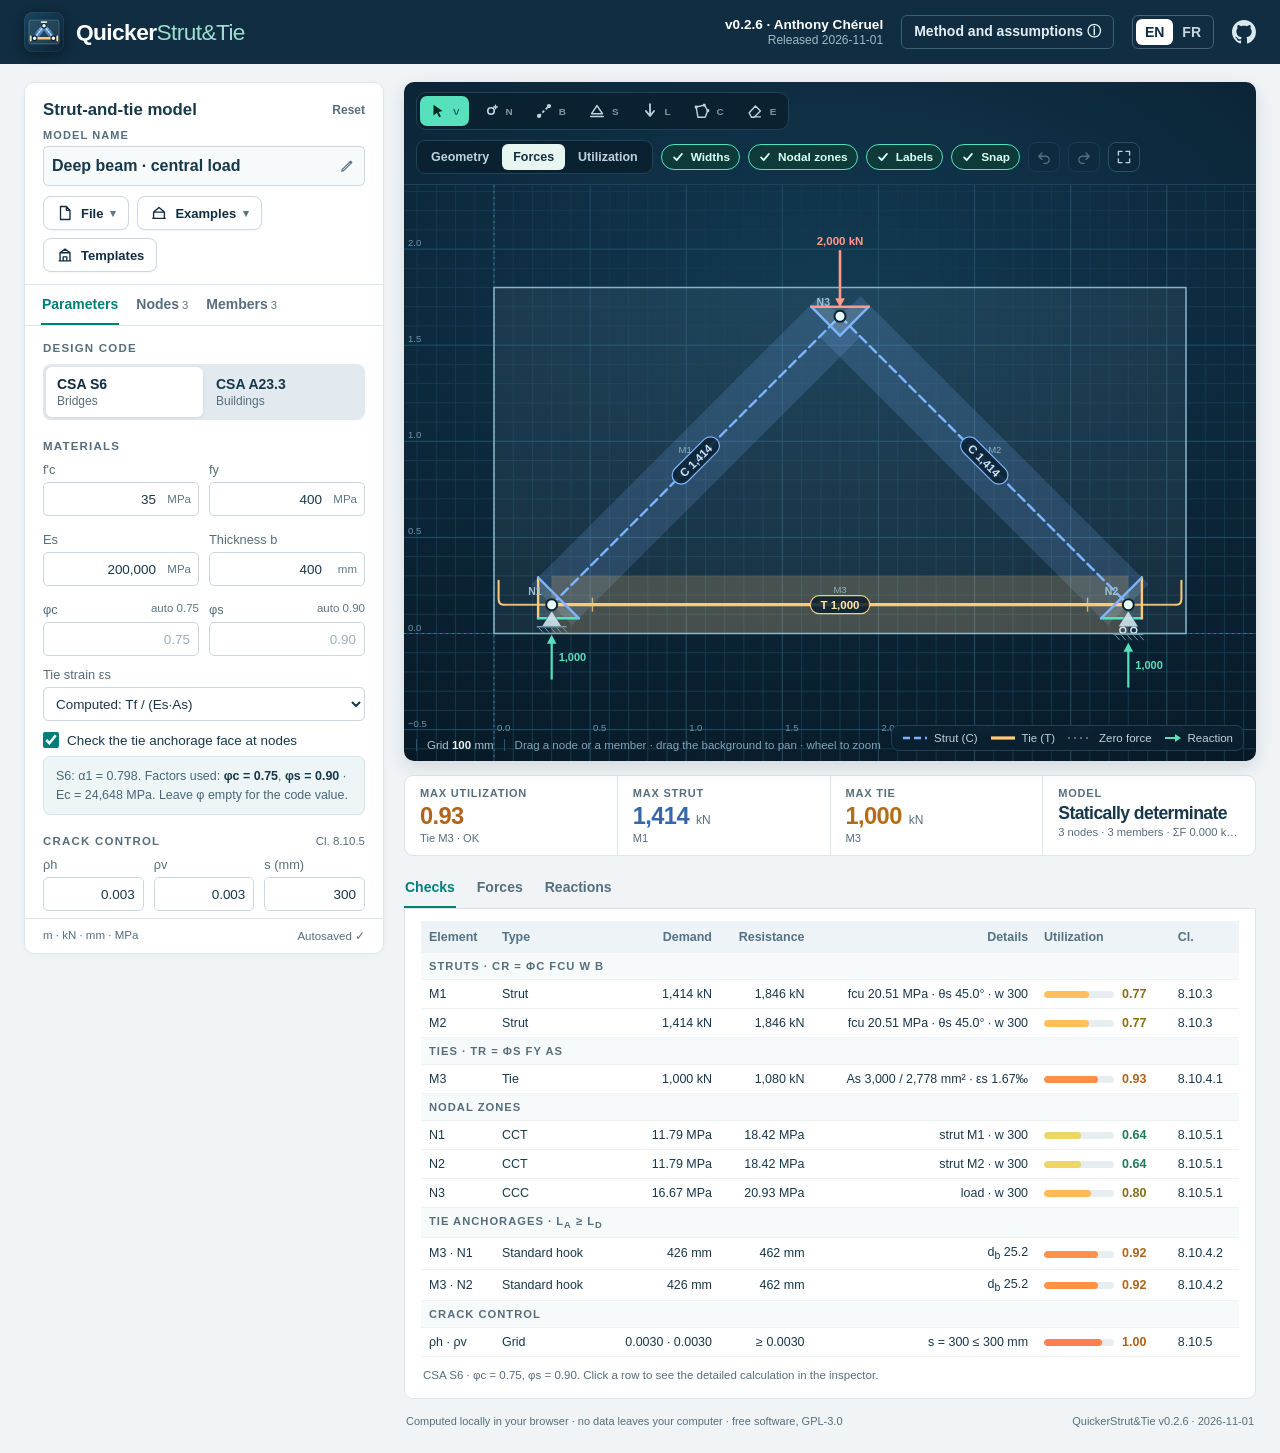
==== commit 9010ca35: "QuickerStrut&Tie 0.2.6: straight load and reaction arrows, new logo - Loads and reactions drawn as s" ====
--- a/index.html
+++ b/index.html
@@ -6,7 +6,7 @@
   <title>QuickerStrut&amp;Tie · Strut-and-tie models</title>
   <meta name="description" content="Interactive 2D strut-and-tie models checked to CSA S6 and CSA A23.3, computed in your browser.">
   <meta property="og:title" content="QuickerStrut&amp;Tie · Strut-and-tie models"><meta property="og:description" content="Draw a 2D strut-and-tie model, drag its nodes and see forces and CSA S6 / A23.3 checks update live."><meta name="theme-color" content="#102d41">
-  <link rel="icon" href="data:image/svg+xml,%3Csvg xmlns='http://www.w3.org/2000/svg' viewBox='0 0 64 64'%3E%3Crect width='64' height='64' rx='14' fill='%23102d41'/%3E%3Crect x='8' y='16' width='48' height='36' rx='3' fill='%239fc3d2' fill-opacity='.16'/%3E%3Cpath d='M32 22L15.5 45.5M32 22L48.5 45.5' stroke='%237cb4ff' stroke-width='5.5' stroke-linecap='round'/%3E%3Cpath d='M15.5 45.5H48.5' stroke='%23ffc978' stroke-width='6' stroke-linecap='round'/%3E%3Cg fill='%23e8fff8' stroke='%230b2436' stroke-width='2.2'%3E%3Ccircle cx='32' cy='22' r='5.5'/%3E%3Ccircle cx='15.5' cy='45.5' r='5.5'/%3E%3Ccircle cx='48.5' cy='45.5' r='5.5'/%3E%3C/g%3E%3Cpath d='M44 8.5h9.5V18M53 9l-7.5 7.5' fill='none' stroke='%2356e0bb' stroke-width='4' stroke-linecap='round' stroke-linejoin='round'/%3E%3C/svg%3E">
+  <link rel="icon" href="data:image/svg+xml,%3Csvg xmlns=%22http://www.w3.org/2000/svg%22 viewBox=%220 0 64 64%22%3E%3Cdefs%3E%3ClinearGradient id=%22t%22 x1=%220%22 y1=%220%22 x2=%221%22 y2=%221%22%3E%3Cstop offset=%220%22 stop-color=%22%23174560%22/%3E%3Cstop offset=%221%22 stop-color=%22%230a2233%22/%3E%3C/linearGradient%3E%3ClinearGradient id=%22s%22 x1=%220%22 y1=%220%22 x2=%220%22 y2=%221%22%3E%3Cstop offset=%220%22 stop-color=%22%238cc6ff%22 stop-opacity=%22.75%22/%3E%3Cstop offset=%221%22 stop-color=%22%234f8fe6%22 stop-opacity=%22.55%22/%3E%3C/linearGradient%3E%3C/defs%3E%3Crect width=%2264%22 height=%2264%22 rx=%2214%22 fill=%22url(%23t)%22/%3E%3Crect x=%22.5%22 y=%22.5%22 width=%2263%22 height=%2263%22 rx=%2213.5%22 fill=%22none%22 stroke=%22%23fff%22 stroke-opacity=%22.12%22/%3E%3Crect x=%228%22 y=%2213%22 width=%2248%22 height=%2238%22 rx=%223.5%22 fill=%22%23cfe3ec%22 fill-opacity=%22.1%22 stroke=%22%23cfe3ec%22 stroke-opacity=%22.32%22 stroke-width=%221.2%22/%3E%3Cpath d=%22M33.9 23.4Q29.9 36.1 18.9 43.4L15.1 40.6Q19.1 27.9 30.1 20.6ZM30.1 23.4Q34.1 36.1 45.1 43.4L48.9 40.6Q44.9 27.9 33.9 20.6Z%22 fill=%22url(%23s)%22/%3E%3Cpath d=%22M32 22L17 42M32 22L47 42%22 stroke=%22%23d6ecff%22 stroke-width=%221.8%22 stroke-dasharray=%223.2 2.2%22 stroke-linecap=%22round%22/%3E%3Crect x=%2227%22 y=%2214.8%22 width=%2210%22 height=%222.6%22 rx=%22.9%22 fill=%22%23e8fff8%22 fill-opacity=%22.9%22/%3E%3Crect x=%2211.5%22 y=%2240%22 width=%2241%22 height=%224%22 rx=%221.3%22 fill=%22%23ffc978%22/%3E%3Crect x=%229.4%22 y=%2237.4%22 width=%222.6%22 height=%229.2%22 rx=%22.8%22 fill=%22%23ffe3ad%22/%3E%3Crect x=%2252%22 y=%2237.4%22 width=%222.6%22 height=%229.2%22 rx=%22.8%22 fill=%22%23ffe3ad%22/%3E%3Cg fill=%22%23f2fffb%22 stroke=%22%230b2436%22 stroke-width=%221.8%22%3E%3Ccircle cx=%2232%22 cy=%2222%22 r=%223.7%22/%3E%3Ccircle cx=%2217%22 cy=%2242%22 r=%223.7%22/%3E%3Ccircle cx=%2247%22 cy=%2242%22 r=%223.7%22/%3E%3C/g%3E%3C/svg%3E">
   <style>
 @charset "UTF-8";
 /* SPDX-License-Identifier: GPL-3.0-or-later */
@@ -408,7 +408,7 @@
 </head>
 <body>
 <header class="topbar">
-  <div class="brand"><svg class="brand-logo" viewBox="0 0 64 64" width="40" height="40" aria-hidden="true"><defs><linearGradient id="qst-tile-top" x1="0" y1="0" x2="1" y2="1"><stop offset="0" stop-color="#174560"/><stop offset="1" stop-color="#0b2436"/></linearGradient></defs><rect width="64" height="64" rx="14" fill="url(#qst-tile-top)"/><rect x=".5" y=".5" width="63" height="63" rx="13.5" fill="none" stroke="#fff" stroke-opacity=".14"/><rect x="8" y="16" width="48" height="36" rx="3" fill="#9fc3d2" fill-opacity=".14"/><path d="M32 22L15.5 45.5M32 22L48.5 45.5" stroke="#7cb4ff" stroke-width="5" stroke-dasharray="6.4 3.4" stroke-linecap="round"/><path d="M15.5 45.5H48.5" stroke="#ffc978" stroke-width="5.6" stroke-linecap="round"/><g fill="#e8fff8" stroke="#0b2436" stroke-width="2.2"><circle cx="32" cy="22" r="5"/><circle cx="15.5" cy="45.5" r="5"/><circle cx="48.5" cy="45.5" r="5"/></g><path d="M44 8.5h9.5V18M53 9l-7.5 7.5" fill="none" stroke="#56e0bb" stroke-width="3.6" stroke-linecap="round" stroke-linejoin="round"/></svg><div>Quicker<span>Strut&amp;Tie</span></div></div>
+  <div class="brand"><svg class="brand-logo" viewBox="0 0 64 64" width="40" height="40" aria-hidden="true"><defs><linearGradient id="qst-tile-top" x1="0" y1="0" x2="1" y2="1"><stop offset="0" stop-color="#174560"/><stop offset="1" stop-color="#0a2233"/></linearGradient><linearGradient id="qst-strut-top" x1="0" y1="0" x2="0" y2="1"><stop offset="0" stop-color="#8cc6ff" stop-opacity=".75"/><stop offset="1" stop-color="#4f8fe6" stop-opacity=".55"/></linearGradient></defs><rect width="64" height="64" rx="14" fill="url(#qst-tile-top)"/><rect x=".5" y=".5" width="63" height="63" rx="13.5" fill="none" stroke="#fff" stroke-opacity=".12"/><rect x="8" y="13" width="48" height="38" rx="3.5" fill="#cfe3ec" fill-opacity=".1" stroke="#cfe3ec" stroke-opacity=".32" stroke-width="1.2"/><path d="M33.9 23.4Q29.9 36.1 18.9 43.4L15.1 40.6Q19.1 27.9 30.1 20.6ZM30.1 23.4Q34.1 36.1 45.1 43.4L48.9 40.6Q44.9 27.9 33.9 20.6Z" fill="url(#qst-strut-top)"/><path d="M32 22L17 42M32 22L47 42" stroke="#d6ecff" stroke-width="1.8" stroke-dasharray="3.2 2.2" stroke-linecap="round"/><rect x="27" y="14.8" width="10" height="2.6" rx=".9" fill="#e8fff8" fill-opacity=".9"/><rect x="11.5" y="40" width="41" height="4" rx="1.3" fill="#ffc978"/><rect x="9.4" y="37.4" width="2.6" height="9.2" rx=".8" fill="#ffe3ad"/><rect x="52" y="37.4" width="2.6" height="9.2" rx=".8" fill="#ffe3ad"/><g fill="#f2fffb" stroke="#0b2436" stroke-width="1.8"><circle cx="32" cy="22" r="3.7"/><circle cx="17" cy="42" r="3.7"/><circle cx="47" cy="42" r="3.7"/></g></svg><div>Quicker<span>Strut&amp;Tie</span></div></div>
   <p class="top-warning" role="note"><span class="warning-symbol" aria-hidden="true">!</span><span data-i18n="warning"></span></p>
   <div class="header-right">
     <div class="release-info"><b id="release-version"></b><small id="release-date"></small></div>
@@ -487,7 +487,7 @@
 <div id="report"></div>
 <script>/* js/version.js */
 // SPDX-License-Identifier: GPL-3.0-or-later
-window.QST_META = { version: '0.2.5', date: '2026-11-01', author: 'Anthony Chéruel', schema: 1 };
+window.QST_META = { version: '0.2.6', date: '2026-11-01', author: 'Anthony Chéruel', schema: 1 };
 
 </script>
 <script>/* js/solver.js */
@@ -2424,38 +2424,74 @@
       out.push(supportGlyph(s[0], s[1], n.support, pal));
     });
 
-    // Reactions
+    // Reactions and loads are drawn as straight components on the node axes:
+    // vertical arrows on the node's vertical, horizontal ones on its horizontal,
+    // each labelled with its own value.
+    // True when a member leaves node n within 25° of the screen direction (dx, dy).
+    function occupied(n, dx, dy) {
+      return model.members.some(function (m) {
+        if (m.i !== n.id && m.j !== n.id) return false;
+        var o = nm[m.i === n.id ? m.j : m.i]; if (!o) return false;
+        var ex = o.x - n.x, ey = -(o.y - n.y), L = Math.hypot(ex, ey) || 1;
+        return (ex * dx + ey * dy) / L > Math.cos(25 * Math.PI / 180);
+      });
+    }
+    function arrowText(x, y, text, color, anchor) {
+      return '<text x="' + n2(x) + '" y="' + n2(y) + '" text-anchor="' + (anchor || 'middle') + '" font-size="11" font-weight="650" fill="' + color + '">' + text + '</text>';
+    }
+    // Reactions: on the support side (below the glyph, or beside it for an x
+    // roller), pointing the way the reaction acts on the structure.
     if (ok && mode !== 'geometry') {
       result.reactions.forEach(function (R) {
         var n = nm[R.node]; if (!n) return;
-        var s = toScreen(v, n.x, n.y);
+        var s = toScreen(v, n.x, n.y), len = 44;
         if (R.fixedY && Math.abs(R.ry) > 0.05) {
-          var up = R.ry > 0, off = n.support === 'rx' ? 12 : 40, len = 46;
-          var y1 = up ? s[1] + off + len : s[1] - off - len, y2 = up ? s[1] + off : s[1] - off;
-          var xr = n.support === 'pin' || n.support === 'ry' ? s[0] + 24 : s[0];
-          out.push(arrow(xr, y1, xr, y2, pal.react, 2.2));
-          out.push('<text x="' + n2(xr + 6) + '" y="' + n2((y1 + y2) / 2 + 4) + '" font-size="11" font-weight="650" fill="' + pal.react + '">' + App.fmt(Math.abs(R.ry), 0) + '</text>');
+          var base = s[1] + (n.support === 'rx' ? 12 : n.support === 'pin' ? 30 : 38);
+          var up = R.ry > 0, ya = up ? base + len : base, yb = up ? base : base + len;
+          out.push(arrow(s[0], ya, s[0], yb, pal.react, 2.2));
+          out.push(arrowText(s[0] + 7, base + len / 2 + 4, App.fmt(Math.abs(R.ry), 0), pal.react, 'start'));
         }
         if (R.fixedX && Math.abs(R.rx) > 0.05) {
-          var right = R.rx > 0, offx = n.support === 'rx' ? 40 : 14, lenx = 46;
-          var x1 = right ? s[0] - offx - lenx : s[0] + offx + lenx, x2 = right ? s[0] - offx : s[0] + offx;
-          var yr = n.support === 'rx' ? s[1] - 22 : s[1] + 34;
-          out.push(arrow(x1, yr, x2, yr, pal.react, 2.2));
-          out.push('<text x="' + n2((x1 + x2) / 2) + '" y="' + n2(yr - 6) + '" text-anchor="middle" font-size="11" font-weight="650" fill="' + pal.react + '">' + App.fmt(Math.abs(R.rx), 0) + '</text>');
+          var right = R.rx > 0, xa, xb, ly = s[1] - 7;
+          if (n.support === 'rx') {
+            // Glyph on the left of the node: the arrow sits beyond it.
+            var edge = s[0] - 38;
+            xa = right ? edge - len : edge; xb = right ? edge : edge - len;
+          } else {
+            // Pointing at the node from the free side, or leaving it when a
+            // member already occupies that side.
+            var gap = 12, push = !occupied(n, right ? -1 : 1, 0);
+            var sd = push ? (right ? -1 : 1) : (right ? 1 : -1);
+            var near = s[0] + sd * gap, far = s[0] + sd * (gap + len);
+            xa = push ? far : near; xb = push ? near : far;
+          }
+          out.push(arrow(xa, s[1], xb, s[1], pal.react, 2.2));
+          out.push(arrowText((xa + xb) / 2, ly, App.fmt(Math.abs(R.rx), 0), pal.react));
         }
       });
     }
 
-    // Loads
+    // Loads: each component points at the node from the outside; a small
+    // horizontal component gets a proportionally shorter arrow (≥ 26 px).
     model.nodes.forEach(function (n) {
-      var fx = Number(n.fx) || 0, fy = Number(n.fy) || 0, P = Math.hypot(fx, fy);
-      if (!(P > 0)) return;
-      var s = toScreen(v, n.x, n.y), ux = fx / P, uy = -fy / P, len = 56, gap = 9;
-      var tx = s[0] - ux * (len + gap), ty = s[1] - uy * (len + gap);
-      out.push(arrow(tx, ty, s[0] - ux * gap, s[1] - uy * gap, pal.load, 2.6));
-      var lx = tx - ux * 8 + (Math.abs(uy) > 0.7 ? 0 : 0), ly = ty - uy * 8;
-      var anchor = Math.abs(ux) > 0.7 ? (ux > 0 ? 'end' : 'start') : 'middle';
-      out.push('<text x="' + n2(lx) + '" y="' + n2(ly + (uy > 0.7 ? -2 : uy < -0.7 ? 11 : 4)) + '" text-anchor="' + anchor + '" font-size="11.5" font-weight="700" fill="' + pal.load + '">' + App.fmt(P, 0) + ' kN</text>');
+      var fx = Number(n.fx) || 0, fy = Number(n.fy) || 0;
+      if (!fx && !fy) return;
+      var s = toScreen(v, n.x, n.y), len = 56, gap = 9;
+      // sd: side of the node where the arrow sits (screen axis sign); the
+      // arrow points at the node (push) unless a member occupies that side.
+      if (fy) {
+        var dirY = fy < 0 ? 1 : -1, pushY = !occupied(n, 0, -dirY), sy = pushY ? -dirY : dirY;
+        var nearY = s[1] + sy * gap, farY = s[1] + sy * (gap + len);
+        out.push(arrow(s[0], pushY ? farY : nearY, s[0], pushY ? nearY : farY, pal.load, 2.6));
+        out.push('<text x="' + n2(s[0]) + '" y="' + n2(sy < 0 ? farY - 6 : farY + 15) + '" text-anchor="middle" font-size="11.5" font-weight="700" fill="' + pal.load + '">' + App.fmt(Math.abs(fy), 0) + ' kN</text>');
+      }
+      if (fx) {
+        var lh = fy ? Math.max(26, Math.min(len, len * Math.abs(fx) / Math.abs(fy))) : len;
+        var dirX = fx > 0 ? 1 : -1, pushX = !occupied(n, -dirX, 0), sx = pushX ? -dirX : dirX;
+        var nearX = s[0] + sx * gap, farX = s[0] + sx * (gap + lh);
+        out.push(arrow(pushX ? farX : nearX, s[1], pushX ? nearX : farX, s[1], pal.load, 2.4));
+        out.push('<text x="' + n2(farX + sx * 5) + '" y="' + n2(s[1] + 4) + '" text-anchor="' + (sx < 0 ? 'end' : 'start') + '" font-size="11.5" font-weight="700" fill="' + pal.load + '">' + App.fmt(Math.abs(fx), 0) + ' kN</text>');
+      }
     });
 
     // Nodes
@@ -2800,7 +2836,7 @@
     if (!App.model) return;
     var ins = document.getElementById('inspector');
     var right = ins && !ins.classList.contains('hidden') && W > 900 ? 340 : 70;
-    var v = fitView(App.model, W, H, { l: 70, r: right, t: 90, b: 70 });
+    var v = fitView(App.model, W, H, { l: 90, r: right, t: 95, b: 120 });
     view.ox = v.ox; view.oy = v.oy; view.k = v.k;
     render();
   };
@@ -2827,7 +2863,7 @@
     var w = opts.width || 1000;
     var b = bbox(model), bw = Math.max(b.x1 - b.x0, 0.2), bh = Math.max(b.y1 - b.y0, 0.2);
     var h = opts.height || Math.round(Math.max(340, Math.min(720, (w - 140) * bh / bw + 150)));
-    var pad = opts.pad || { l: 70, r: 70, t: 80, b: 70 };
+    var pad = opts.pad || { l: 90, r: 90, t: 85, b: 110 };
     var v = fitView(model, w, h, pad);
     var body = draw(model, result, checks, { view: v, w: w, h: h, palette: opts.palette || 'light', mode: opts.mode || 'forces', bands: true, ids: opts.ids !== false, zones: opts.zones !== false, grid: opts.grid !== false, interactive: false });
     return '<svg xmlns="http://www.w3.org/2000/svg" viewBox="0 0 ' + w + ' ' + h + '" width="' + w + '" height="' + h + '" font-family="Segoe UI, Inter, Roboto, Arial, sans-serif">' + body + '</svg>';
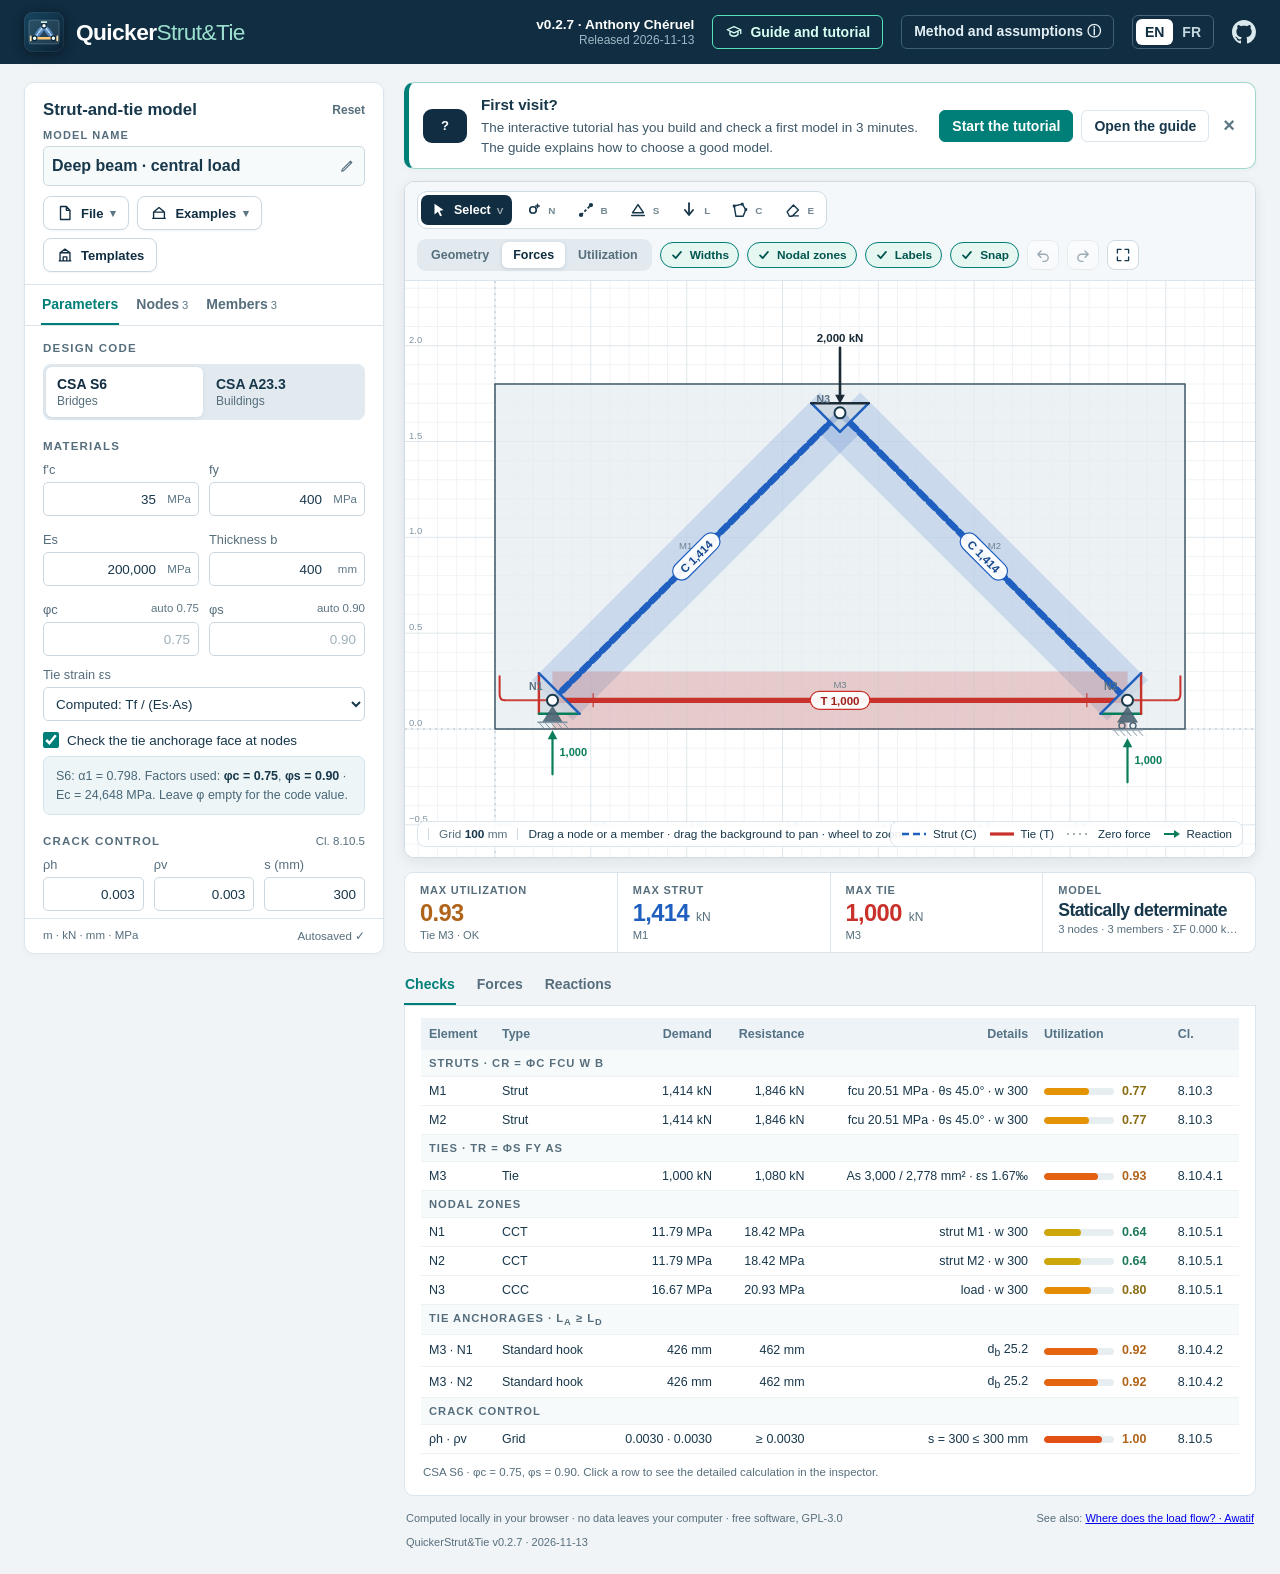
==== commit 8e31d947: "QuickerStrut&Tie 0.2.7: editor, design guide and bridge examples" ====
--- a/index.html
+++ b/index.html
@@ -14,8 +14,8 @@
 :root{
   --navy:#102d41;--navy-2:#0b2436;--navy-3:#061520;--ink:#17374b;--muted:#566e7c;--axis:#5d7684;
   --line:#dce5eb;--paper:#fff;--bg:#f0f4f7;--teal:#007f78;--mint:#56e0bb;--mint-soft:#d9f5eb;
-  --amber:#b66c16;--blue:#3567ad;--coral:#c4513a;--ok:#1f7a5a;--warn:#9a6a12;--bad:#b23a2a;
-  --strut:#7cb4ff;--tie:#ffc978;--load:#ff9b85;--react:#56e0bb;
+  --amber:#b66c16;--ok:#1f7a5a;--warn:#9a6a12;--bad:#b23a2a;
+  --strut:#1f5fbf;--tie:#c8322b;--edge:#cfdbe3;
   --shadow:0 2px 7px #15354a08;--radius:10px;
   font-family:"Segoe UI",Inter,Roboto,Arial,sans-serif;color:var(--ink);font-size:16px;
 }
@@ -57,6 +57,8 @@
 .language button:hover:not(.selected){background:#1b3d52}
 .github-link{color:#dbe9ef;display:flex}
 .github-link svg{width:24px;height:24px}
+.guide-open{display:inline-flex;align-items:center;gap:7px;border-color:#56e0bb;color:#d8fff3}
+.guide-open svg{width:18px;height:18px}
 
 /* ---------- Workspace ---------- */
 .workspace{display:grid;grid-template-columns:360px minmax(0,1fr);gap:20px;max-width:1880px;margin:0 auto;padding:18px 24px 12px}
@@ -89,7 +91,7 @@
 .mi-text b{font-weight:650}
 .mi-text small{color:var(--muted);font-weight:400}
 .menu-sep{height:1px;background:var(--line);margin:5px 4px}
-.ex-thumb{width:58px;height:34px;flex:none;border-radius:6px;background:var(--navy);display:block}
+.ex-thumb{width:58px;height:34px;flex:none;border-radius:6px;background:#fff;border:1px solid var(--line);display:block}
 .input-tabs{display:flex;padding:0 16px;border-bottom:1px solid var(--line);gap:16px}
 .input-tabs button,.view-tabs button{border:0;border-radius:0;background:none;padding:11px 1px;color:var(--muted);border-bottom:2px solid transparent}
 .input-tabs button:hover,.view-tabs button:hover{background:none!important;color:var(--ink)}
@@ -129,8 +131,8 @@
 .row-card input,.row-card select{min-height:30px;padding:3px 6px;font-size:.8rem}
 .row-card .mini{font-size:.62rem;color:var(--axis);display:block;margin:0 0 2px 2px;letter-spacing:.3px}
 .tag{display:inline-flex;align-items:center;justify-content:center;height:24px;border-radius:6px;font-weight:700;font-size:.78rem;color:var(--navy);background:#eaf1f5;cursor:pointer}
-.tag.strut{background:#e3eefe;color:#244f8e}
-.tag.tie{background:#fdf0db;color:#7a4a0c}
+.tag.strut{background:#e3eefe;color:#17498f}
+.tag.tie{background:#fde8e6;color:#9c231c}
 .tag.zero{background:#eef1f3;color:#71818b}
 .del{border:0;background:none;color:#97a9b4;font-size:1.05rem;padding:0;height:26px}
 .del:hover:not(:disabled){color:var(--bad);background:none}
@@ -139,30 +141,45 @@
 .bars-pick b{text-align:center;color:var(--axis);font-weight:400}
 .input-footer{padding:10px 18px;border-top:1px solid var(--line);color:var(--muted);font-size:.72rem;display:flex;justify-content:space-between;gap:8px}
 
+/* ---------- Tutorial strip ---------- */
+.coach{display:flex;align-items:center;gap:14px;margin-bottom:12px;padding:11px 14px;background:#fff;border:1px solid #9fd8cb;border-left:5px solid var(--teal);border-radius:var(--radius);box-shadow:var(--shadow)}
+.coach.done{border-color:#7fcf9f;border-left-color:var(--ok);background:#f4fbf7}
+.coach-n{flex:none;min-width:44px;height:34px;padding:0 8px;border-radius:9px;background:var(--navy);color:#fff;font-weight:700;font-size:.82rem;display:flex;align-items:center;justify-content:center}
+.coach-text{flex:1;min-width:0;display:flex;flex-direction:column;gap:2px;font-size:.84rem;line-height:1.45}
+.coach-text b{font-size:.95rem}
+.coach-text span{color:#3d5868}
+.coach-text span b{font-size:inherit;color:var(--ink)}
+.coach-actions{display:flex;align-items:center;gap:8px;flex:none}
+.coach-ok{color:var(--ok);font-weight:700;font-size:.8rem;white-space:nowrap}
+.coach-x{border:0;background:none;font-size:1.25rem;color:var(--axis);padding:2px 6px}
+.coach-target{outline:3px solid var(--teal)!important;outline-offset:2px;animation:coachPulse 1.2s ease-in-out infinite}
+@keyframes coachPulse{50%{outline-offset:5px;outline-color:#56e0bb}}
+
 /* ---------- Stage (canvas) ---------- */
 .results{min-width:0;display:flex;flex-direction:column}
-.stage{background:radial-gradient(120% 90% at 50% 30%,#123a52 0%,var(--navy-2) 55%,var(--navy-3) 100%);border-radius:var(--radius);color:#fff;overflow:hidden;box-shadow:0 6px 18px #0b1e2b22;position:relative;isolation:isolate}
-.stage-top{display:flex;align-items:center;justify-content:space-between;gap:10px;padding:10px 12px;border-bottom:1px solid #1d4458;flex-wrap:wrap}
-.toolbox{display:flex;gap:4px;padding:3px;background:#0a2131;border:1px solid #1f4256;border-radius:10px}
-.tool{display:flex;align-items:center;gap:6px;border:0;background:transparent;color:#bcd3de;padding:6px 9px;border-radius:7px;font-size:.78rem;position:relative}
+.stage{background:#fff;border:1px solid var(--edge);border-radius:var(--radius);color:var(--ink);overflow:hidden;box-shadow:0 4px 14px #0b1e2b14;position:relative;isolation:isolate}
+.stage-top{display:flex;align-items:center;justify-content:space-between;gap:10px;padding:9px 12px;border-bottom:1px solid var(--line);background:#f5f8fa;flex-wrap:wrap}
+.toolbox{display:flex;gap:3px;padding:3px;background:#fff;border:1px solid var(--edge);border-radius:10px}
+.tool{display:flex;align-items:center;gap:6px;border:0;background:transparent;color:var(--ink);padding:6px 9px;border-radius:7px;font-size:.78rem;position:relative}
 .tool svg{width:18px;height:18px}
-.tool:hover:not(:disabled){background:#163a50;color:#fff}
-.tool.active{background:#56e0bb;color:#062a24}
-.tool .k{font-size:.62rem;opacity:.65;font-weight:700}
+.tool:hover:not(:disabled){background:#e8f0f4}
+.tool.active,.tool.active:hover{background:var(--navy);color:#fff}
+.tool .k{font-size:.62rem;opacity:.6;font-weight:700}
 .tool .tl{display:none}
+.tool.active .tl{display:inline}
 .stage-right{display:flex;align-items:center;gap:8px;flex-wrap:wrap}
-.dark-seg{display:inline-flex;padding:3px;background:#0a2131;border:1px solid #1f4256;border-radius:9px;gap:2px}
-.dark-seg button{border:0;background:transparent;color:#bcd3de;padding:6px 11px;font-size:.78rem;border-radius:6px}
-.dark-seg button:hover:not(:disabled){background:#163a50;color:#fff}
-.dark-seg button.active{background:#e8f6f2;color:var(--navy)}
-.chip{display:inline-flex;align-items:center;gap:6px;border:1px solid #2a4f64;background:#0d283a;color:#bcd3de;padding:5px 9px;border-radius:999px;font-size:.74rem;font-weight:600}
-.chip:hover:not(:disabled){background:#163a50;color:#fff}
-.chip[aria-pressed=true]{border-color:#56e0bb;color:#d8fff3;background:#0f3a3a}
+.mode-seg{display:inline-flex;padding:3px;background:#e2eaf0;border-radius:9px;gap:2px}
+.mode-seg button{border:0;background:transparent;color:var(--muted);padding:6px 11px;font-size:.78rem;border-radius:6px}
+.mode-seg button:hover:not(:disabled){background:#d3dfe7;color:var(--ink)}
+.mode-seg button.active{background:#fff;color:var(--navy);box-shadow:0 1px 4px #20374726}
+.chip{display:inline-flex;align-items:center;gap:6px;border:1px solid var(--edge);background:#fff;color:var(--muted);padding:5px 9px;border-radius:999px;font-size:.74rem;font-weight:600}
+.chip:hover:not(:disabled){background:#eef5f7;color:var(--ink)}
+.chip[aria-pressed=true]{border-color:var(--teal);color:#00564f;background:#e6f6f1}
 .chip svg{width:14px;height:14px}
-.icon-chip{width:32px;height:30px;padding:0;display:inline-flex;align-items:center;justify-content:center;border:1px solid #2a4f64;background:#0d283a;color:#bcd3de;border-radius:8px}
-.icon-chip:hover:not(:disabled){background:#163a50;color:#fff}
+.icon-chip{width:32px;height:30px;padding:0;display:inline-flex;align-items:center;justify-content:center;border:1px solid var(--edge);background:#fff;color:var(--ink);border-radius:8px}
+.icon-chip:hover:not(:disabled){background:#eef5f7}
 .icon-chip svg{width:16px;height:16px}
-.canvas-wrap{position:relative;height:clamp(460px,64vh,820px);touch-action:none}
+.canvas-wrap{position:relative;height:clamp(460px,64vh,820px);touch-action:none;background:#fff}
 #canvas{position:absolute;inset:0;width:100%;height:100%;display:block;user-select:none;-webkit-user-select:none}
 #canvas text{font-family:"Segoe UI",Inter,Roboto,Arial,sans-serif}
 #canvas.tool-select{cursor:default}
@@ -172,34 +189,34 @@
 #canvas .hit-node,#canvas .hit-member{cursor:pointer}
 #canvas.tool-select .hit-node{cursor:grab}
 #canvas.dragging,#canvas.dragging *{cursor:grabbing!important}
-.hud{position:absolute;left:12px;bottom:10px;display:flex;gap:10px;align-items:center;font-size:.72rem;color:#a9c3cf;pointer-events:none;font-variant-numeric:tabular-nums;flex-wrap:wrap;max-width:calc(100% - 330px)}
-.hud b{color:#e6f3f7;font-weight:600}
-.hud .hint{color:#7fa6b8}
-.hud .sep{width:1px;height:12px;background:#2c5368}
-.legend-hud{position:absolute;right:12px;bottom:10px;display:flex;gap:12px;align-items:center;font-size:.72rem;color:#bcd3de;background:#0a2131cc;border:1px solid #1f4256;padding:6px 10px;border-radius:8px;backdrop-filter:blur(4px)}
+.hud{position:absolute;left:12px;bottom:10px;display:flex;gap:10px;align-items:center;font-size:.74rem;color:var(--muted);pointer-events:none;font-variant-numeric:tabular-nums;flex-wrap:wrap;max-width:calc(100% - 340px);background:#ffffffe6;border:1px solid var(--line);padding:5px 10px;border-radius:8px}
+.hud b{color:var(--ink);font-weight:600}
+.hud .hint{color:var(--ink)}
+.hud .sep{width:1px;height:12px;background:var(--edge)}
+.legend-hud{position:absolute;right:12px;bottom:10px;display:flex;gap:12px;align-items:center;font-size:.72rem;color:var(--ink);background:#ffffffe6;border:1px solid var(--line);padding:6px 10px;border-radius:8px}
 .legend-hud span{display:inline-flex;align-items:center;gap:6px}
 .legend-hud svg{display:block}
-.grad{width:110px;height:8px;border-radius:4px;background:linear-gradient(90deg,#56e0bb 0%,#a6e36b 40%,#ffd166 70%,#ff9f43 90%,#ff5d5d 100%)}
-.banner{position:absolute;left:14px;top:12px;max-width:min(640px,calc(100% - 360px));padding:8px 14px;border-radius:9px;font-size:.8rem;line-height:1.4;display:flex;gap:9px;align-items:flex-start;box-shadow:0 6px 16px #0006;z-index:3}
-.banner.bad{background:#3a1512ee;border:1px solid #a8483a;color:#ffd9d1}
-.banner.warn{background:#3a2a0eee;border:1px solid #a8822f;color:#ffe9b8}
-.banner b{color:#fff}
+.grad{width:110px;height:8px;border-radius:4px;background:linear-gradient(90deg,#2f9e6e 0%,#7ab034 40%,#e2a300 70%,#e8730c 90%,#d92d20 100%)}
+.banner{position:absolute;left:14px;top:12px;max-width:min(640px,calc(100% - 360px));padding:8px 14px;border-radius:9px;font-size:.8rem;line-height:1.4;display:flex;gap:9px;align-items:flex-start;box-shadow:0 6px 16px #0b1e2b26;z-index:3}
+.banner.bad{background:#fdeceaf5;border:1px solid #e0a39a;color:#7a1f14}
+.banner.warn{background:#fff6e0f5;border:1px solid #e2c275;color:#6b4a00}
+.banner b{color:inherit}
 .empty-hint{position:absolute;inset:0;display:flex;align-items:center;justify-content:center;pointer-events:none}
-.empty-hint div{background:#0a2131dd;border:1px dashed #2f5a70;border-radius:12px;padding:18px 22px;color:#bcd3de;font-size:.85rem;line-height:1.6;max-width:420px;text-align:center}
-.empty-hint b{color:#56e0bb}
-.tooltip{position:absolute;pointer-events:none;z-index:5;background:#f7fbfc;color:var(--ink);border-radius:8px;padding:7px 10px;font-size:.75rem;line-height:1.45;box-shadow:0 8px 20px #0007;min-width:150px;font-variant-numeric:tabular-nums}
+.empty-hint div{background:#fffffff0;border:1px dashed #9fb4c0;border-radius:12px;padding:18px 22px;color:var(--muted);font-size:.85rem;line-height:1.6;max-width:420px;text-align:center}
+.empty-hint b{color:var(--teal)}
+.tooltip{position:absolute;pointer-events:none;z-index:5;background:#fff;color:var(--ink);border:1px solid var(--edge);border-radius:8px;padding:7px 10px;font-size:.75rem;line-height:1.45;box-shadow:0 8px 20px #0b1e2b2e;min-width:150px;font-variant-numeric:tabular-nums}
 .tooltip b{font-weight:700}
 .tooltip .tt-head{display:flex;justify-content:space-between;gap:10px;margin-bottom:3px}
 .tooltip .tt-row{display:flex;justify-content:space-between;gap:14px;color:var(--muted)}
 .tooltip .tt-row span:last-child{color:var(--ink);font-weight:600}
 
 /* Inspector */
-.inspector{position:absolute;right:12px;top:12px;width:318px;max-height:calc(100% - 64px);overflow:auto;background:#f9fcfdf5;color:var(--ink);border-radius:12px;box-shadow:0 12px 30px #0009;border:1px solid #ffffff40;z-index:4;scrollbar-width:thin;animation:insIn .16s ease-out}
+.inspector{position:absolute;right:12px;top:12px;width:318px;max-height:calc(100% - 64px);overflow:auto;background:#fcfdfef7;color:var(--ink);border-radius:12px;box-shadow:0 12px 30px #0b1e2b33;border:1px solid var(--edge);z-index:4;scrollbar-width:thin;animation:insIn .16s ease-out}
 @keyframes insIn{from{opacity:0;transform:translateY(-6px) scale(.98)}to{opacity:1;transform:none}}
 .ins-head{display:flex;align-items:center;gap:10px;padding:12px 14px 10px;border-bottom:1px solid var(--line);position:sticky;top:0;background:#f9fcfd;z-index:1}
 .ins-badge{width:34px;height:34px;border-radius:9px;display:flex;align-items:center;justify-content:center;font-weight:800;font-size:.8rem;color:#fff;background:var(--navy);flex:none}
-.ins-badge.strut{background:#2f64b0}
-.ins-badge.tie{background:#b66c16}
+.ins-badge.strut{background:var(--strut)}
+.ins-badge.tie{background:var(--tie)}
 .ins-badge.zero{background:#7f909a}
 .ins-title{flex:1;min-width:0}
 .ins-title b{display:block;font-size:.95rem}
@@ -272,6 +289,14 @@
 .toast{position:fixed;left:50%;bottom:22px;transform:translateX(-50%) translateY(20px);background:var(--navy);color:#fff;padding:10px 16px;border-radius:9px;font-size:.84rem;box-shadow:0 10px 26px #0006;opacity:0;transition:all .25s;z-index:200;pointer-events:none}
 .toast.show{opacity:1;transform:translateX(-50%) translateY(0)}
 
+/* ---------- Guide dialog ---------- */
+.guide-start{display:flex;align-items:center;justify-content:space-between;gap:14px;margin:14px 24px 0;padding:12px 14px;background:#eefaf6;border:1px solid #9fd8cb;border-radius:10px}
+.guide-start b{display:block}
+.guide-start small{color:var(--muted)}
+.guide-body ol,.guide-body ul{padding-left:22px;margin:6px 0}
+.guide-body li{margin:5px 0}
+.guide-body .in-tool{display:block;color:#00564f;font-size:.82rem}
+
 /* ---------- Templates dialog ---------- */
 .tpl-dialog{width:1040px}
 .tpl-body{display:grid;grid-template-columns:330px minmax(0,1fr);gap:16px;padding:14px 18px;max-height:72vh;overflow:auto}
@@ -298,6 +323,7 @@
 @media (max-width:760px){
   .tpl-body{grid-template-columns:1fr}
   .topbar{padding:0 12px;height:56px}.brand{font-size:1.15rem}.release-info,.method-open .lbl{display:none}
+  .coach{flex-wrap:wrap}.tool.active .tl{display:none}
   .header-right{gap:10px}
   .canvas-wrap{height:68vh}
   .inspector{left:8px;right:8px;width:auto;top:auto;bottom:44px;max-height:48%}
@@ -336,10 +362,13 @@
   .row-mem-1{grid-template-columns:36px 1fr 1fr 1fr 22px}
   .stage-top{padding:6px 8px;gap:6px;flex-wrap:nowrap}
   .stage-right{gap:5px;flex-wrap:nowrap;margin-left:auto}
-  .toolbox{position:absolute;left:8px;top:54px;z-index:4;flex-direction:column;gap:2px;padding:3px;box-shadow:0 6px 16px #0006}
+  .toolbox{position:absolute;left:8px;top:54px;z-index:4;flex-direction:column;gap:2px;padding:3px;box-shadow:0 6px 16px #0b1e2b33}
   .tool{padding:7px;justify-content:center}
-  .tool .k{display:none}
-  .dark-seg button{padding:5px 8px;font-size:.72rem}
+  .tool .k,.tool.active .tl{display:none}
+  .coach{margin-bottom:8px;padding:7px 10px;gap:10px}
+  .coach-text{font-size:.76rem}
+  .guide-open .lbl{display:none}
+  .mode-seg button{padding:5px 8px;font-size:.72rem}
   .chip{padding:5px 7px}
   .chip .cl{display:none}
   .icon-chip{width:30px;height:28px}
@@ -370,7 +399,7 @@
 }
 @media (pointer:coarse){
   .input-tabs button,.view-tabs button{min-height:40px}
-  .dark-seg button,.tool{min-height:36px;min-width:36px}
+  .mode-seg button,.tool{min-height:36px;min-width:36px}
   .chip,.icon-chip{min-height:34px}
   .menu-pop button{min-height:42px}
 }
@@ -412,6 +441,7 @@
   <p class="top-warning" role="note"><span class="warning-symbol" aria-hidden="true">!</span><span data-i18n="warning"></span></p>
   <div class="header-right">
     <div class="release-info"><b id="release-version"></b><small id="release-date"></small></div>
+    <button id="guide-open" class="method-open guide-open" type="button" data-i18n-title="guideOpen"><svg viewBox="0 0 20 20" aria-hidden="true"><path d="M2.5 7.5L10 4l7.5 3.5L10 11z M5.5 9.2v3.6c1.2 1.3 2.7 1.9 4.5 1.9s3.3-.6 4.5-1.9V9.2 M17.5 7.5v4.2" fill="none" stroke="currentColor" stroke-width="1.5" stroke-linejoin="round" stroke-linecap="round"/></svg><span class="lbl" data-i18n="guideOpen"></span></button>
     <button id="method-open" class="method-open" type="button"><span class="lbl" data-i18n="methodOpen"></span><span aria-hidden="true"> ⓘ</span></button>
     <div class="language" role="group" aria-label="Language / Langue"><button id="lang-en" type="button">EN</button><button id="lang-fr" type="button">FR</button></div>
     <a class="github-link" href="https://github.com/acheruel/QuickerStrut-Tie" target="_blank" rel="noopener noreferrer" title="GitHub · acheruel/QuickerStrut-Tie" aria-label="GitHub · acheruel/QuickerStrut-Tie"><svg viewBox="0 0 16 16" aria-hidden="true"><path fill="currentColor" d="M8 0C3.58 0 0 3.58 0 8c0 3.54 2.29 6.53 5.47 7.59.4.07.55-.17.55-.38 0-.19-.01-.82-.01-1.49-2.01.37-2.53-.49-2.69-.94-.09-.23-.48-.94-.82-1.13-.28-.15-.68-.52-.01-.53.63-.01 1.08.58 1.23.82.72 1.21 1.87.87 2.33.66.07-.52.28-.87.51-1.07-1.78-.2-3.64-.89-3.64-3.95 0-.87.31-1.59.82-2.15-.08-.2-.36-1.02.08-2.12 0 0 .67-.21 2.2.82.64-.18 1.32-.27 2-.27.68 0 1.36.09 2 .27 1.53-1.04 2.2-.82 2.2-.82.44 1.1.16 1.92.08 2.12.51.56.82 1.27.82 2.15 0 3.07-1.87 3.75-3.65 3.95.29.25.54.73.54 1.48 0 1.07-.01 1.93-.01 2.2 0 .21.15.46.55.38A8.013 8.013 0 0016 8c0-4.42-3.58-8-8-8z"/></svg></a>
@@ -447,11 +477,12 @@
   </aside>
 
   <section class="results" aria-label="Results">
+    <div id="coach" class="coach hidden" aria-live="polite"></div>
     <div class="stage">
       <div class="stage-top">
         <div class="toolbox" role="toolbar" id="toolbox"></div>
         <div class="stage-right">
-          <div class="dark-seg" id="display-mode" role="group"></div>
+          <div class="mode-seg" id="display-mode" role="group"></div>
           <button type="button" class="chip" id="toggle-bands" aria-pressed="true"></button>
           <button type="button" class="chip" id="toggle-zones" aria-pressed="true"></button>
           <button type="button" class="chip" id="toggle-ids" aria-pressed="true"></button>
@@ -474,11 +505,14 @@
     <div class="metrics" id="metrics"></div>
     <div class="chart-toolbar"><div class="view-tabs" role="tablist" id="view-tabs"><button type="button" class="active" data-view="checks" data-i18n="viewChecks"></button><button type="button" data-view="forces" data-i18n="viewForces"></button><button type="button" data-view="reactions" data-i18n="viewReactions"></button></div></div>
     <div class="result-view" id="result-view"></div>
-    <div class="result-footer"><span data-i18n="footerNote"></span><span id="footer-version"></span></div>
+    <div class="result-footer"><span data-i18n="footerNote"></span><span><span data-i18n="seeAlso"></span> <a href="https://awatif.co/examples/strut/" target="_blank" rel="noopener noreferrer">Where does the load flow? · Awatif</a></span><span id="footer-version"></span></div>
   </section>
 </main>
 
 <dialog id="method-dialog"><div class="dlg-head"><span class="ins-badge">i</span><div><b data-i18n="methodOpen"></b><small data-i18n="methodSub"></small></div><button type="button" class="ins-close" data-close aria-label="Close">×</button></div><div class="dlg-body" id="method-body"></div></dialog>
+<dialog id="guide-dialog" aria-labelledby="guide-title"><div class="dlg-head"><span class="ins-badge" aria-hidden="true">?</span><div><b id="guide-title" data-i18n="guideOpen"></b><small data-i18n="guideSub"></small></div><button type="button" class="ins-close" data-close data-i18n-title="close">×</button></div>
+  <div class="guide-start"><div><b data-i18n="tutTitle"></b><small data-i18n="tutLead"></small></div><button type="button" class="primary" id="tut-start" data-i18n="tutStart"></button></div>
+  <div class="dlg-body guide-body" id="guide-body"></div></dialog>
 <dialog id="tpl-dialog" class="tpl-dialog"><div class="dlg-head"><span class="ins-badge">⌂</span><div><b data-i18n="templatesMenu"></b><small data-i18n="templatesSub"></small></div><button type="button" class="ins-close" data-close aria-label="Close">×</button></div>
   <div class="tpl-body"><div class="tpl-side"><div class="tpl-kinds" id="tpl-kinds"></div><div id="tpl-form" class="tpl-form"></div></div><div class="tpl-preview"><div id="tpl-svg" class="tpl-svg"></div><div id="tpl-info" class="tpl-info"></div></div></div>
   <div class="dlg-actions"><button type="button" data-close data-i18n="cancel"></button><button type="button" class="primary" id="tpl-create" data-i18n="tplCreate"></button></div></dialog>
@@ -487,7 +521,7 @@
 <div id="report"></div>
 <script>/* js/version.js */
 // SPDX-License-Identifier: GPL-3.0-or-later
-window.QST_META = { version: '0.2.6', date: '2026-11-01', author: 'Anthony Chéruel', schema: 1 };
+window.QST_META = { version: '0.2.7', date: '2026-11-13', author: 'Anthony Chéruel', schema: 1 };
 
 </script>
 <script>/* js/solver.js */
@@ -500,6 +534,9 @@
  * Axial stiffness of each bar: struts EA = Ec·w·b, ties EA = Es·As. For a
  * statically determinate model the forces do not depend on EA; for an
  * indeterminate model the bar roles (strut/tie) are iterated until stable.
+ *
+ * A singular truss can still give an equilibrium solution for its given
+ * loads. Its mechanism displacements are arbitrary and have no design use.
  */
 (function (root) {
   'use strict';
@@ -532,35 +569,49 @@
     });
   }
 
-  // Gaussian elimination with partial pivoting on a dense copy. Returns the
-  // solution or {singular: column} for the first column without a usable pivot.
-  function linearSolve(K, F) {
-    var n = F.length, A = K.map(function (r) { return r.slice(); }), x = F.slice();
+  // Gaussian elimination with partial pivoting. For a singular equilibrium
+  // solve, leave nonpivot coordinates at zero and check the original equations.
+  // The arbitrary mechanism displacements do not strain the bars.
+  function linearSolve(K, F, allowSingular) {
+    var n = F.length, A = K.map(function (r) { return r.slice(); }), rhs = F.slice();
     var scale = 0;
     for (var d = 0; d < n; d++) scale = Math.max(scale, Math.abs(A[d][d]));
     var tol = Math.max(scale, 1e-30) * 1e-10;
-    var perm = [];
-    for (var p = 0; p < n; p++) perm.push(p);
+    var pivots = [];
     for (var k = 0; k < n; k++) {
-      var piv = k, best = Math.abs(A[k][k]);
-      for (var r = k + 1; r < n; r++) if (Math.abs(A[r][k]) > best) { best = Math.abs(A[r][k]); piv = r; }
-      if (best < tol) return { singular: k };
-      if (piv !== k) { var t = A[k]; A[k] = A[piv]; A[piv] = t; var tx = x[k]; x[k] = x[piv]; x[piv] = tx; }
-      var akk = A[k][k];
-      for (var i = k + 1; i < n; i++) {
-        var f = A[i][k] / akk;
+      var row = pivots.length, piv = row, best = Math.abs(A[row][k]);
+      for (var r = row + 1; r < n; r++) if (Math.abs(A[r][k]) > best) { best = Math.abs(A[r][k]); piv = r; }
+      if (best < tol) {
+        if (!allowSingular) return { singular: k };
+        continue;
+      }
+      pivots.push(k);
+      if (piv !== row) {
+        var t = A[row]; A[row] = A[piv]; A[piv] = t;
+        var tx = rhs[row]; rhs[row] = rhs[piv]; rhs[piv] = tx;
+      }
+      for (var i = row + 1; i < n; i++) {
+        var f = A[i][k] / A[row][k];
         if (f === 0) continue;
-        var Ai = A[i], Ak = A[k];
-        for (var j = k; j < n; j++) Ai[j] -= f * Ak[j];
-        x[i] -= f * x[k];
-      }
-    }
-    for (var i2 = n - 1; i2 >= 0; i2--) {
-      var sum = x[i2];
-      for (var j2 = i2 + 1; j2 < n; j2++) sum -= A[i2][j2] * x[j2];
-      x[i2] = sum / A[i2][i2];
-    }
-    return { x: x };
+        for (var j = k + 1; j < n; j++) A[i][j] -= f * A[row][j];
+        rhs[i] -= f * rhs[row];
+      }
+    }
+    var x = new Array(n).fill(0);
+    for (var i2 = pivots.length - 1; i2 >= 0; i2--) {
+      var col = pivots[i2], sum = rhs[i2];
+      for (var j2 = col + 1; j2 < n; j2++) sum -= A[i2][j2] * x[j2];
+      x[col] = sum / A[i2][col];
+    }
+    if (pivots.length === n) return { x: x };
+    var worst = 0, dof = 0, fmax = 0;
+    for (var a = 0; a < n; a++) {
+      fmax = Math.max(fmax, Math.abs(F[a]));
+      var residual = F[a];
+      for (var b = 0; b < n; b++) residual -= K[a][b] * x[b];
+      if (Math.abs(residual) > worst) { worst = Math.abs(residual); dof = a; }
+    }
+    return worst <= 1e-8 * fmax ? { x: x, unbraced: true } : { singular: dof };
   }
 
   function axialStiffness(model, m, isTie, Ec) {
@@ -573,7 +624,8 @@
     return Ec * w * b / 1000; // kN
   }
 
-  function solve(model) {
+  function solve(model, zeroForceKN) {
+    if (zeroForceKN === undefined) zeroForceKN = ZERO_FORCE_KN;
     var nodes = model.nodes, members = model.members, nn = nodes.length, nd = nn * 2;
     var out = { ok: false, nodes: nn, members: members.length };
     if (!nn) { out.error = 'empty'; return out; }
@@ -596,7 +648,7 @@
 
     // Initial roles: explicit roles, otherwise strut.
     var tie = members.map(function (m) { return m.role === 'tie'; });
-    var N, u, EA, iter = 0, converged = false, K;
+    var N, u, EA, iter = 0, converged = false, K, unbraced = false;
     while (iter < 12) {
       iter++;
       EA = members.map(function (m, k) { return axialStiffness(model, m, tie[k], Ec); });
@@ -615,7 +667,7 @@
       var Fr = free.map(function (i) { return F[i]; });
       u = new Array(nd).fill(0);
       if (free.length) {
-        var sol = linearSolve(Kr, Fr);
+        var sol = linearSolve(Kr, Fr, true);
         if (sol.singular !== undefined) {
           var dof = free[sol.singular];
           out.error = 'mechanism';
@@ -623,6 +675,7 @@
           out.mechanismDir = dof % 2 ? 'y' : 'x';
           return out;
         }
+        unbraced = !!sol.unbraced;
         free.forEach(function (dd, k2) { u[dd] = sol.x[k2]; });
       }
       N = members.map(function (m, k) {
@@ -656,6 +709,8 @@
     reactions.forEach(function (R) { sumRx += R.rx; sumRy += R.ry; });
 
     out.ok = true;
+    // true: compatible loads on a kinematically unstable truss.
+    out.unbraced = unbraced;
     out.converged = converged;
     out.iterations = iter;
     out.u = u;
@@ -665,7 +720,7 @@
     out.loadScale = loadScale;
     out.sumLoads = { fx: sumFx, fy: sumFy };
     out.forces = members.map(function (m, k) {
-      var n = Math.abs(N[k]) < ZERO_FORCE_KN ? 0 : N[k];
+      var n = Math.abs(N[k]) < zeroForceKN ? 0 : N[k];
       return {
         id: m.id, N: n, L: geo[k].L, c: geo[k].c, s: geo[k].s, EA: EA[k],
         kind: n > 0 ? 'tie' : n < 0 ? 'strut' : 'zero'
@@ -1153,7 +1208,7 @@
     {
       key: 'deep-beam-2',
       title: { fr: 'Poutre-cloison · deux charges', en: 'Deep beam · two point loads' },
-      sub: { fr: 'Bielle supérieure, montants à effort nul', en: 'Top strut, zero-force web members' },
+      sub: { fr: 'Modèle en trapèze : bielle supérieure entre les charges', en: 'Trapezoid model: top strut between the loads' },
       model: {
         code: 'S6',
         material: material({ fc: 35, b: 450 }),
@@ -1162,14 +1217,11 @@
           N('N1', 0.35, 0.15, { support: 'pin', bearing: 350 }),
           N('N2', 4.25, 0.15, { support: 'ry', bearing: 350 }),
           N('N3', 1.65, 2.0, { fy: -1800, bearing: 350 }),
-          N('N4', 2.95, 2.0, { fy: -1800, bearing: 350 }),
-          N('N5', 1.65, 0.15),
-          N('N6', 2.95, 0.15)
+          N('N4', 2.95, 2.0, { fy: -1800, bearing: 350 })
         ],
         members: [
           S('M1', 'N1', 'N3', 350), S('M2', 'N3', 'N4', 250), S('M3', 'N4', 'N2', 350),
-          T('M4', 'N1', 'N5', 6, '30M', 300), T('M5', 'N5', 'N6', 6, '30M', 300), T('M6', 'N6', 'N2', 6, '30M', 300),
-          S('M7', 'N3', 'N5', 200), S('M8', 'N4', 'N6', 200), S('M9', 'N3', 'N6', 200)
+          T('M4', 'N1', 'N2', 6, '30M', 300)
         ]
       }
     },
@@ -1192,8 +1244,7 @@
         members: [
           T('M1', 'N1', 'N2', 4, '20M', 120, 'plate'),
           S('M2', 'N1', 'N3', 150), S('M3', 'N2', 'N4', 150),
-          S('M4', 'N3', 'N4', 120), S('M5', 'N3', 'N5', 200), S('M6', 'N4', 'N6', 200),
-          S('M7', 'N3', 'N2', 100), S('M8', 'N3', 'N6', 100)
+          S('M4', 'N3', 'N4', 120), S('M5', 'N3', 'N5', 200), S('M6', 'N4', 'N6', 200)
         ]
       }
     },
@@ -1216,7 +1267,37 @@
         members: [
           T('M1', 'N1', 'N2', 16, '35M', 200), T('M2', 'N2', 'N3', 20, '35M', 200), T('M3', 'N3', 'N4', 16, '35M', 200),
           S('M4', 'N1', 'N5', 450), S('M5', 'N2', 'N5', 350), S('M6', 'N3', 'N6', 350), S('M7', 'N4', 'N6', 450),
-          S('M8', 'N5', 'N6', 300), S('M9', 'N2', 'N6', 200)
+          S('M8', 'N5', 'N6', 300)
+        ]
+      }
+    },
+    {
+      key: 'bent-cap-20m',
+      title: { fr: 'Chevêtre de 20 m sur 4 colonnes', en: '20 m bent cap on 4 columns' },
+      sub: { fr: '7 poutres, bielles directes vers les colonnes', en: '7 girders, direct struts to the columns' },
+      model: {
+        code: 'S6',
+        material: material({ fc: 35, b: 1500 }),
+        // Cap 20 m × 2.0 m, columns 1.2 m wide at x = ±2.6 and ±7.8 m, girders
+        // every 2.8 m. Each load goes straight to the nearest column(s): top
+        // ties over the outer columns, bottom ties in the three spans, no bar
+        // without force.
+        outline: [[-10, 0], [-8.4, 0], [-8.4, -1.5], [-7.2, -1.5], [-7.2, 0], [-3.2, 0], [-3.2, -1.5], [-2.0, -1.5], [-2.0, 0],
+          [2.0, 0], [2.0, -1.5], [3.2, -1.5], [3.2, 0], [7.2, 0], [7.2, -1.5], [8.4, -1.5], [8.4, 0], [10, 0], [10, 2.0], [-10, 2.0]],
+        nodes: [
+          N('T1', -8.4, 1.85, { fy: -2000, bearing: 600 }), N('T2', -5.6, 1.85, { fy: -2000, bearing: 600 }),
+          N('T3', -2.8, 1.85, { fy: -2000, bearing: 600 }), N('T4', 0, 1.85, { fy: -2000, bearing: 600 }),
+          N('T5', 2.8, 1.85, { fy: -2000, bearing: 600 }), N('T6', 5.6, 1.85, { fy: -2000, bearing: 600 }),
+          N('T7', 8.4, 1.85, { fy: -2000, bearing: 600 }),
+          N('B1', -7.8, 0.15, { support: 'pin', bearing: 1200 }), N('B2', -2.6, 0.15, { support: 'ry', bearing: 1200 }),
+          N('B3', 2.6, 0.15, { support: 'ry', bearing: 1200 }), N('B4', 7.8, 0.15, { support: 'ry', bearing: 1200 })
+        ],
+        members: [
+          S('M1', 'T1', 'B1', 400), S('M2', 'T2', 'B1', 400), S('M3', 'T2', 'B2', 300), S('M4', 'T3', 'B2', 400),
+          S('M5', 'T4', 'B2', 350), S('M6', 'T4', 'B3', 350), S('M7', 'T5', 'B3', 400), S('M8', 'T6', 'B3', 300),
+          S('M9', 'T6', 'B4', 400), S('M10', 'T7', 'B4', 400),
+          T('M11', 'T1', 'T2', 6, '25M', 200), S('M12', 'T2', 'T3', 200), S('M13', 'T5', 'T6', 200), T('M14', 'T6', 'T7', 6, '25M', 200),
+          T('M15', 'B1', 'B2', 8, '25M', 250), T('M16', 'B2', 'B3', 10, '25M', 250), T('M17', 'B3', 'B4', 8, '25M', 250)
         ]
       }
     },
@@ -1245,35 +1326,33 @@
           S('M4', 'N2', 'N5', 150), S('M5', 'N3', 'N4', 250), S('M6', 'N3', 'N5', 300), T('M7', 'N3', 'N6', 6, '25M', 150, 'plate'),
           S('M8', 'N5', 'N4', 150), T('M9', 'N4', 'N6', 5, '15M', 150, 'stirrup'), S('M10', 'N5', 'N7', 150), T('M11', 'N6', 'N8', 6, '25M', 150),
           S('M12', 'N6', 'N7', 250), T('M13', 'N7', 'N8', 4, '15M', 150, 'stirrup'), S('M14', 'N7', 'N9', 150), T('M15', 'N8', 'N10', 6, '25M', 150),
-          S('M16', 'N8', 'N9', 250), T('M17', 'N9', 'N10', 4, '15M', 150, 'stirrup')
+          S('M16', 'N8', 'N9', 250)
         ]
       }
     },
     {
       key: 'bridge-corbel',
-      title: { fr: 'Corbeau de pile de pont', en: 'Bridge pier corbel' },
-      sub: { fr: 'Corbeau simple sous appareil d’appui, H = 0,2 V', en: 'Single corbel under a girder bearing, H = 0.2 V' },
+      title: { fr: 'Corbeau de pont avec garde-grève', en: 'Bridge corbel with backwall' },
+      sub: { fr: 'Corbeau sous appareil d’appui, garde-grève complet, H = 0,2 V', en: 'Corbel under a girder bearing, full backwall, H = 0.2 V' },
       model: {
         code: 'S6',
         material: material({ fc: 35, b: 900 }),
-        // Column 1.0 m deep (far face at x = 0), corbel projecting 0.6 m; the
-        // column is cut 1.4 m below the corbel, where the supports stand for it.
-        outline: [[0, -2.4], [1.0, -2.4], [1.0, -0.9], [1.6, -0.5], [1.6, 0], [0, 0]],
+        // Column 1.0 m deep (far face at x = 0), corbel projecting 0.6 m. The
+        // backwall shares the column faces and rises 0.85 m above the seat (unloaded here).
+        // The bottom supports represent the cut through the column.
+        outline: [[0, -2.4], [1.0, -2.4], [1.0, -0.9], [1.6, -0.5], [1.6, 0], [1.0, 0], [1.0, 0.85], [0, 0.85]],
         nodes: [
           N('N1', 1.3, -0.08, { fy: -1400, fx: 280, bearing: 400 }),
           N('N2', 0.08, -0.08),
           N('N3', 0.92, -0.95),
           N('N4', 0.08, -0.95),
           N('N5', 0.92, -2.3, { support: 'pin', bearing: 200 }),
-          N('N6', 0.08, -2.3, { support: 'ry' }),
-          N('N7', 0.92, -0.08)
+          N('N6', 0.08, -2.3, { support: 'ry' })
         ],
         members: [
-          T('M1', 'N1', 'N7', 8, '25M', 160, 'plate'), T('M2', 'N7', 'N2', 8, '25M', 160, 'continuous'),
-          S('M3', 'N1', 'N3', 350), S('M4', 'N2', 'N3', 300), S('M5', 'N7', 'N3', 150),
-          T('M6', 'N2', 'N4', 10, '25M', 160, 'continuous'), T('M7', 'N3', 'N4', 6, '15M', 0, 'stirrup'),
-          S('M8', 'N3', 'N5', 250), T('M9', 'N4', 'N6', 10, '25M', 160, 'continuous'), S('M10', 'N4', 'N5', 250),
-          S('M11', 'N5', 'N6', 200)
+          T('M1', 'N1', 'N2', 8, '25M', 160, 'plate'), S('M2', 'N1', 'N3', 350), S('M3', 'N2', 'N3', 300),
+          T('M4', 'N2', 'N4', 10, '25M', 160, 'continuous'), T('M5', 'N3', 'N4', 6, '15M', 0, 'stirrup'),
+          S('M6', 'N3', 'N5', 250), T('M7', 'N4', 'N6', 10, '25M', 160, 'continuous'), S('M8', 'N4', 'N5', 250)
         ]
       }
     },
@@ -1301,9 +1380,9 @@
         ],
         members: [
           T('M1', 'D1', 'K1', 8, '20M', 200, 'continuous'), S('M2', 'D2', 'K2', 240), S('M3', 'D1', 'K2', 300),
-          S('M4', 'D1', 'D2', 200), S('M5', 'K1', 'K2', 300),
-          T('M6', 'K1', 'B3', 8, '25M', 200, 'continuous'), T('M7', 'B3', 'B1', 8, '25M', 200, 'continuous'),
-          S('M8', 'K2', 'B2', 240), S('M9', 'B1', 'B2', 200), S('M10', 'K1', 'B2', 250), S('M11', 'B3', 'B2', 250)
+          S('M4', 'K1', 'K2', 300),
+          T('M5', 'K1', 'B3', 8, '25M', 200, 'continuous'), T('M6', 'B3', 'B1', 8, '25M', 200, 'continuous'),
+          S('M7', 'K2', 'B2', 240), S('M8', 'K1', 'B2', 250), S('M9', 'B3', 'B2', 250)
         ]
       }
     },
@@ -1327,9 +1406,7 @@
           N('C2', 0.0875, 0.0155, { support: 'ry', bearing: 175 })
         ],
         members: [
-          T('AB', 'A', 'A2', 5, '15M', 56, 'plate'), S('AC', 'A', 'C', 76), S('A2C2', 'A2', 'C2', 76), S('CC2', 'C', 'C2', 31),
-          // Bracing diagonal (zero force under the symmetric loads).
-          S('AC2', 'A', 'C2', 100)
+          T('AB', 'A', 'A2', 5, '15M', 56, 'plate'), S('AC', 'A', 'C', 76), S('A2C2', 'A2', 'C2', 76), S('CC2', 'C', 'C2', 31)
         ]
       }
     },
@@ -1362,9 +1439,7 @@
           T('GH', 'G', 'H', 6, '10M', 0, 'stirrup'), S('GI', 'G', 'I', 125), S('HI', 'H', 'I', 150),
           T('HJ', 'H', 'J', 5, '30M', 120, 'straight'), T('IJ', 'I', 'J', 4, '10M', 0, 'stirrup'), S('IK', 'I', 'K', 125),
           S('JK', 'J', 'K', 150), T('JL', 'J', 'L', 5, '30M', 120, 'straight'), T('KL', 'K', 'L', 4, '10M', 0, 'stirrup'),
-          S('KM', 'K', 'M', 125), S('LM', 'L', 'M', 150), T('LN', 'L', 'N', 5, '30M', 120, 'straight'),
-          // Zero-force post that holds N vertically (symmetry plane).
-          S('MN', 'M', 'N', 100)
+          S('KM', 'K', 'M', 125), S('LM', 'L', 'M', 150), T('LN', 'L', 'N', 5, '30M', 120, 'straight')
         ]
       }
     },
@@ -1388,9 +1463,7 @@
         members: [
           TA('AB', 'A', 'B', 16 * 1.27 * IN * IN * 1e6, 10 * IN * 1000, 1.27 * IN * 1000), TA('BC', 'B', 'C', 16 * 1.27 * IN * IN * 1e6, 10 * IN * 1000, 1.27 * IN * 1000),
           S('AD', 'A', 'D', 400), T('BD', 'B', 'D', 26, '20M', 0, 'stirrup'), S('BE', 'B', 'E', 400), S('CF', 'C', 'F', 287),
-          S('DE', 'D', 'E', 6 * IN * 1000), S('EF', 'E', 'F', 6 * IN * 1000),
-          // Bracing diagonal (zero force) so that the stiffness matrix is regular.
-          S('BF', 'B', 'F', 150)
+          S('DE', 'D', 'E', 6 * IN * 1000), S('EF', 'E', 'F', 6 * IN * 1000)
         ]
       }
     },
@@ -1411,7 +1484,7 @@
         ],
         members: [
           T('M1', 'N3', 'N4', 8, '25M', 250), S('M2', 'N1', 'N3', 300), S('M3', 'N2', 'N4', 300),
-          S('M4', 'N1', 'N2', 250), S('M5', 'N1', 'N4', 200)
+          S('M4', 'N1', 'N2', 250)
         ]
       }
     }
@@ -1449,6 +1522,7 @@
  *   dappedEnd   about réduit / demi-joint, orthogonal model, half span with symmetry
  *   bentCap     multi-column bent cap, truss with diagonals towards the columns
  *   pileCap     pile cap on 2, 3 or 4 piles, 2D elevation (see pileMap / tie3D)
+ * Bars that carry no force under the template loads are removed (prune).
  */
 (function (root) {
   'use strict';
@@ -1465,6 +1539,32 @@
   function bar(id, i, j, o) {
     o = o || {};
     return { id: id, i: i, j: j, role: 'auto', w: o.w || 200, bars: o.tie ? { n: 4, size: '20M' } : null, As: 0, anchor: o.anchor || 'hook', db: 0 };
+  }
+
+  // A template is a regular truss; under its loads some bars carry nothing.
+  // They are dropped (with the nodes left without a bar) and the rest is
+  // renumbered, so that the model only shows the load path.
+  function prune(model) {
+    csa.normalize(model);
+    var result = solver.solve(model, 0);
+    while (result.ok && result.converged && result.loadScale > 0) {
+      // Prune at numerical precision. A displayed zero can still balance a small load.
+      var tol = 1e-10 * result.loadScale;
+      var kept = model.members.filter(function (m, i) { return Math.abs(result.forces[i].N) > tol; });
+      if (kept.length === model.members.length) break;
+      var previous = model.members;
+      model.members = kept;
+      result = solver.solve(model, 0);
+      if (!result.ok || !result.converged) { model.members = previous; break; }
+    }
+    var used = {}, map = {};
+    model.members.forEach(function (m) { used[m.i] = used[m.j] = 1; });
+    model.nodes = model.nodes.filter(function (n) { return used[n.id] || n.support || n.fx || n.fy; });
+    model.nodes.forEach(function (n, k) { map[n.id] = 'N' + (k + 1); n.id = map[n.id]; });
+    model.members.forEach(function (m, k) { m.id = 'M' + (k + 1); m.i = map[m.i]; m.j = map[m.j]; });
+    var pm = model.meta && model.meta.pileMap;
+    if (pm) { var out = {}; Object.keys(pm).forEach(function (k) { out[map[k]] = pm[k]; }); model.meta.pileMap = out; }
+    return model;
   }
 
   var DEFAULTS = {
@@ -1515,11 +1615,11 @@
     }
     return {
       errors: errors,
-      model: {
+      model: prune({
         schema: 1, code: 'S6', material: examples.material({ fc: p.fc, b: p.b }),
         outline: [[0, h - hn], [ln, h - hn], [ln, 0], [p.half, 0], [p.half, h], [0, h]].map(function (q) { return [r6(q[0]), r6(q[1])]; }),
         nodes: nodes, members: mem, meta: { template: 'dappedEnd', params: p }
-      }
+      })
     };
   }
 
@@ -1560,11 +1660,11 @@
     outline.push([x1, 0], [x1, h], [x0, h]);
     return {
       errors: errors,
-      model: {
+      model: prune({
         schema: 1, code: 'S6', material: examples.material({ fc: p.fc, b: p.b }),
         outline: outline.map(function (q) { return [r6(q[0]), r6(q[1])]; }),
         nodes: nodes, members: mem, meta: { template: 'bentCap', params: p }
-      }
+      })
     };
   }
 
@@ -1607,7 +1707,7 @@
         node('N4', xb, c, { support: 'ry', bearing: plate1 * (np === 4 ? 2 : 1) })
       ];
       mem = [bar('M1', 'N3', 'N4', { tie: true, w: 250, anchor: 'hook' }), bar('M2', 'N1', 'N3', { w: 400 }), bar('M3', 'N2', 'N4', { w: 400 }),
-        bar('M4', 'N1', 'N2', { w: 250 }), bar('M5', 'N1', 'N4', { w: 150 })];
+        bar('M4', 'N1', 'N2', { w: 250 })];
       pileMap = np === 4
         ? { N3: [{ pile: 'P1', share: 0.5 }, { pile: 'P3', share: 0.5 }], N4: [{ pile: 'P2', share: 0.5 }, { pile: 'P4', share: 0.5 }] }
         : { N3: [{ pile: 'P1', share: 1 }], N4: [{ pile: 'P2', share: 1 }] };
@@ -1619,11 +1719,11 @@
       [L1, h], [cw / 2, h], [cw / 2, h + stub], [-cw / 2, h + stub], [-cw / 2, h], [L0, h]];
     return {
       errors: errors,
-      model: {
+      model: prune({
         schema: 1, code: 'S6', material: examples.material({ fc: p.fc, b: Math.round(b * 1000) }),
         outline: outline.map(function (q) { return [r6(q[0]), r6(q[1])]; }),
         nodes: nodes, members: mem, meta: { template: 'pileCap', params: Object.assign({}, p, { np: np }), pileMap: pileMap, tie3D: tie3D }
-      }
+      })
     };
   }
 
@@ -1705,37 +1805,100 @@
 </script>
 <script>/* js/i18n.js */
 // SPDX-License-Identifier: GPL-3.0-or-later
-/* QuickerStrut&Tie — French / English strings. */
+/* QuickerStrut&Tie — French / English strings, method text and design guide. */
 (function (root) {
   'use strict';
 
   var METHOD_FR = [
     '<h3>Modèle</h3><p>Le modèle bielles-tirants est un treillis plan articulé : les nœuds sont reliés par des barres qui ne transmettent qu’un effort axial. Les charges pondérées (ÉLUL) sont appliquées aux nœuds. Le treillis est résolu par la méthode des rigidités directe ; N &gt; 0 est une traction (tirant), N &lt; 0 une compression (bielle). Le rôle d’une barre est déterminé automatiquement par le signe de l’effort, ou imposé.</p>',
-    '<p>Rigidité axiale : bielles <i>EA = Ec·w·b</i>, tirants <i>EA = Es·As</i>. Pour un modèle isostatique les efforts n’en dépendent pas. Pour un modèle hyperstatique, les rôles sont itérés jusqu’à stabilité ; la répartition dépend alors des largeurs et des aires saisies.</p>',
+    '<p>Rigidité axiale : bielles <i>EA = Ec·w·b</i>, tirants <i>EA = Es·As</i>. Pour un modèle isostatique les efforts n’en dépendent pas. Pour un modèle hyperstatique, les rôles sont itérés jusqu’à stabilité ; la répartition dépend alors des largeurs et des aires saisies. Un modèle n’a pas à être un treillis stable sous n’importe quelle charge : s’il est en équilibre sous ses propres charges, il est résolu tel quel (« Équilibre sous ce chargement ») ; il n’est signalé comme mécanisme que si les charges le mettent en mouvement.</p>',
     '<h3>Bielles</h3><span class="eq">Cr = φc · fcu · Acs,&nbsp;&nbsp; Acs = w · b</span><span class="eq">fcu = f′c / (0,8 + 170 ε1) ≤ 0,85 f′c (A23.3) ou α1 f′c (S6),&nbsp;&nbsp; ε1 = εs + (εs + 0,002) cot²θs</span><p>Pour la S6, α1 = 0,85 − 0,0015 f′c ≥ 0,67. θs est le plus petit angle entre la bielle et un tirant adjacent, évalué aux deux extrémités ; la valeur de fcu la plus faible gouverne. Un tirant dans le prolongement de la bielle (à moins de 5°) ne la traverse pas et n’est pas pris en compte. εs est la déformation du tirant, calculée (Tf / Es·As) ou prise égale à fy / Es. Sans tirant adjacent, fcu atteint la limite supérieure.</p>',
-    '<h3>Tirants</h3><span class="eq">Tr = φs · fy · Ast</span><p>Les armatures sont choisies en nombre × diamètre (barres CSA G30.18). L’ancrage n’est pas vérifié : la pleine résistance doit être développée à la sortie de la zone nodale prolongée.</p>',
+    '<h3>Tirants</h3><span class="eq">Tr = φs · fy · Ast</span><p>Les armatures sont choisies en nombre × diamètre (barres CSA G30.18). L’ancrage est vérifié à part (voir plus bas) : la pleine résistance doit être développée à la sortie de la zone nodale prolongée.</p>',
     '<h3>Zones nodales</h3><p>Contrainte sur chaque face ≤ 0,85 / 0,75 / 0,65 φc f′c selon l’A23.3, ou α1 / 0,88 α1 / 0,76 α1 φc f′c selon la S6, pour les nœuds CCC (bielles et appuis), CCT (un tirant ancré) et CTT (tirants dans plus d’une direction). Faces vérifiées : bielles (C / w·b), plaques d’appui et de charge (R / lb·b) et, en option, face d’ancrage des tirants (T / w·b).</p>',
     '<h3>Zones nodales hydrostatiques</h3><p>Chaque force sur le nœud est une poussée sur une face : bielles de leur côté, tirants sur la face arrière (force nette des tirants alignés), charges et réactions sur leur plaque. Le polygone des forces fermé, tourné de 90° et mis à l’échelle 1 / (σh·b), donne la zone nodale : chaque face est perpendiculaire à sa force et toutes portent la même contrainte σh. σh est la plus forte contrainte des faces de largeur saisie ; la zone est tracée au canevas et un avertissement signale un dépassement du contour.</p>',
     '<h3>Ancrage des tirants</h3><p>À chaque nœud où un tirant se termine (sauf plan de symétrie), l<sub>a</sub> = distance à la section critique (bord de la bielle ou de la zone hydrostatique sur l’axe du tirant) + prolongement des barres jusqu’à la face du béton − enrobage. Exigé : l<sub>d</sub> = k·k1·k4·fy/√f′c·db ≥ 300 mm (barre droite, k = 0,45 ou 0,6, k1 = 1,3 barres supérieures, k4 = 0,8 jusqu’au 20M) ou l<sub>dh</sub> = 100·db/√f′c·fy/400 ≥ 8db, 150 mm (crochet), selon l’A23.3 12.2.3 et 12.5 (méthode simplifiée, aussi utilisée avec la S6 : à confirmer avec la S6 8.15). Plaques, barres soudées et étriers fermés sont considérés ancrés mécaniquement. Une « barre continue ou pliée » n’a pas à être ancrée là où elle se poursuit : pliée dans un autre tirant (coin de portique) ou prolongée au-delà de la région D (nœud chargé ou appuyé) ; ailleurs, elle est vérifiée comme barre droite.</p>',
     '<h3>Armature de contrôle de la fissuration</h3><p>Grille orthogonale près de chaque face : ρ ≥ 0,003 (S6) ou 0,002 (A23.3) dans chaque direction, espacement ≤ 300 mm. Selon la S6, la grille n’a pas à dépasser 1500 mm²/m par face.</p>',
     '<h3>Coefficients</h3><table><tr><th></th><th>φc</th><th>φs</th><th>Articles</th></tr><tr><td>CSA S6</td><td>0,75</td><td>0,90</td><td>8.4.6, 8.10.3.3, 8.10.4.1, 8.10.5.1</td></tr><tr><td>CSA A23.3</td><td>0,65</td><td>0,85</td><td>8.4, 11.4.2.3, 11.4.3.1, 11.4.4.1, 11.4.5</td></tr></table><p>Les coefficients peuvent être remplacés (béton préfabriqué, etc.). Les numéros d’article et facteurs sont à confirmer avec l’édition de la norme applicable au projet.</p>',
-    '<h3>Limites</h3><p>Modèle 2D, un seul cas de charge pondéré, épaisseur b constante. Pas de poids propre automatique, de génération automatique du modèle ni de champs de contraintes. La géométrie du modèle (position des nœuds, largeurs) relève du jugement de l’ingénieur.</p>'
+    '<h3>Limites</h3><p>Modèle 2D, un seul cas de charge pondéré, épaisseur b constante. Pas de poids propre automatique, de génération automatique du modèle ni de champs de contraintes. Un modèle sans barre de stabilité n’est valable que pour le cas de charge saisi. La géométrie du modèle (position des nœuds, largeurs) relève du jugement de l’ingénieur.</p>'
   ].join('');
   var METHOD_EN = [
     '<h3>Model</h3><p>A strut-and-tie model is a plane pin-jointed truss: nodes are linked by bars carrying axial force only. Factored (ULS) loads act at the nodes. The truss is solved with the direct stiffness method; N &gt; 0 is tension (tie), N &lt; 0 compression (strut). A bar’s role follows the sign of its force, or can be imposed.</p>',
-    '<p>Axial stiffness: struts <i>EA = Ec·w·b</i>, ties <i>EA = Es·As</i>. Forces in a statically determinate model do not depend on it. For an indeterminate model the roles are iterated until stable; the force distribution then depends on the widths and areas entered.</p>',
+    '<p>Axial stiffness: struts <i>EA = Ec·w·b</i>, ties <i>EA = Es·As</i>. Forces in a statically determinate model do not depend on it. For an indeterminate model the roles are iterated until stable; the force distribution then depends on the widths and areas entered. A model does not have to be a truss that is stable under any load: if it is in equilibrium under its own loads it is solved as it is (“In equilibrium under these loads”); it is reported as a mechanism only when the loads set it in motion.</p>',
     '<h3>Struts</h3><span class="eq">Cr = φc · fcu · Acs,&nbsp;&nbsp; Acs = w · b</span><span class="eq">fcu = f′c / (0.8 + 170 ε1) ≤ 0.85 f′c (A23.3) or α1 f′c (S6),&nbsp;&nbsp; ε1 = εs + (εs + 0.002) cot²θs</span><p>For S6, α1 = 0.85 − 0.0015 f′c ≥ 0.67. θs is the smallest angle between the strut and an adjoining tie, evaluated at both ends; the lowest fcu governs. A tie in line with the strut (within 5°) does not cross it and is ignored. εs is the tie strain, computed (Tf / Es·As) or taken as fy / Es. With no adjoining tie, fcu reaches the upper limit.</p>',
-    '<h3>Ties</h3><span class="eq">Tr = φs · fy · Ast</span><p>Reinforcement is entered as number × bar size (CSA G30.18 bars). Anchorage is not checked: full strength must be developed where the tie leaves the extended nodal zone.</p>',
+    '<h3>Ties</h3><span class="eq">Tr = φs · fy · Ast</span><p>Reinforcement is entered as number × bar size (CSA G30.18 bars). Anchorage is checked separately (see below): full strength must be developed where the tie leaves the extended nodal zone.</p>',
     '<h3>Nodal zones</h3><p>Stress on each face ≤ 0.85 / 0.75 / 0.65 φc f′c to A23.3, or α1 / 0.88 α1 / 0.76 α1 φc f′c to S6, for CCC (struts and bearings), CCT (one anchored tie) and CTT (ties in more than one direction) nodes. Faces checked: struts (C / w·b), bearing and load plates (R / lb·b) and, optionally, the anchorage face of ties (T / w·b).</p>',
     '<h3>Hydrostatic nodal zones</h3><p>Each force on the node is a push on one face: struts on their own side, ties on the back face (net force of collinear ties), loads and reactions on their plate. The closed force polygon, rotated by 90° and scaled by 1 / (σh·b), is the nodal zone: every face is perpendicular to its force and all carry the same stress σh. σh is the highest stress on a face with an entered width; the zone is drawn on the canvas and a warning flags a zone outside the outline.</p>',
     '<h3>Tie anchorage</h3><p>At every node where a tie ends (except a symmetry plane), l<sub>a</sub> = distance to the critical section (strut or hydrostatic zone edge on the tie axis) + bar extension to the concrete face − cover. Required: l<sub>d</sub> = k·k1·k4·fy/√f′c·db ≥ 300 mm (straight, k = 0.45 or 0.6, k1 = 1.3 top bars, k4 = 0.8 up to 20M) or l<sub>dh</sub> = 100·db/√f′c·fy/400 ≥ 8db, 150 mm (hook), to A23.3 12.2.3 and 12.5 (simplified, also used with S6: to be confirmed with S6 8.15). Plates, welded bars and closed stirrups are taken as mechanically anchored. A “continuous or bent bar” needs no anchorage where it carries on: bent into another tie (frame corner) or extended past the D-region (loaded or supported node); elsewhere it is checked as a straight bar.</p>',
     '<h3>Crack control reinforcement</h3><p>Orthogonal grid near each face: ρ ≥ 0.003 (S6) or 0.002 (A23.3) in each direction, spacing ≤ 300 mm. To S6, the grid need not exceed 1500 mm²/m on each face.</p>',
     '<h3>Factors</h3><table><tr><th></th><th>φc</th><th>φs</th><th>Clauses</th></tr><tr><td>CSA S6</td><td>0.75</td><td>0.90</td><td>8.4.6, 8.10.3.3, 8.10.4.1, 8.10.5.1</td></tr><tr><td>CSA A23.3</td><td>0.65</td><td>0.85</td><td>8.4, 11.4.2.3, 11.4.3.1, 11.4.4.1, 11.4.5</td></tr></table><p>The factors can be overridden (precast concrete, etc.). Clause numbers and factors must be confirmed against the edition of the standard that applies to the project.</p>',
-    '<h3>Limits</h3><p>2D model, a single factored load case, constant thickness b. No automatic self-weight, automatic model generation or stress fields. The model geometry (node positions, widths) is the engineer’s judgement.</p>'
+    '<h3>Limits</h3><p>2D model, a single factored load case, constant thickness b. No automatic self-weight, automatic model generation or stress fields. A model without bracing bars is valid only for the load case entered. The model geometry (node positions, widths) is the engineer’s judgement.</p>'
+  ].join('');
+
+  var GUIDE_FR = [
+    '<h3>1. Quand utiliser un modèle bielles-tirants</h3><p>La théorie des poutres (les sections planes restent planes) vaut dans les <b>régions B</b>. Elle ne vaut plus dans les <b>régions D</b>, où le cheminement des efforts est perturbé : près d’une charge concentrée ou d’un appui, et près d’un changement brusque de géométrie (ouverture, about réduit, corbeau, coin de portique). Selon le principe de Saint-Venant, la perturbation s’étend sur une distance à peu près égale à la hauteur de la pièce.</p>',
+    '<p>En pratique, quand la portée de cisaillement <i>a</i> est inférieure à environ deux fois la hauteur <i>h</i> (A23.3, art. 10.7.1), la charge descend directement vers l’appui par une bielle et l’analyse sectionnelle ne s’applique plus. Cas typiques : poutres-cloisons et poutres de transfert, corbeaux, chevêtres de pile, appuis en chaise, semelles sur pieux, zones d’ancrage de précontrainte, murs avec ouvertures. Une même pièce combine souvent des régions B (analyse sectionnelle) et des régions D (bielles-tirants).</p>',
+    '<h3>2. Le principe</h3><p>Le champ de contraintes réel est remplacé par un treillis : des <b>bielles</b> de béton comprimé, des <b>tirants</b> d’armature tendue et des <b>nœuds</b> où ils se rencontrent. La méthode repose sur le théorème de la borne inférieure de la plasticité : un modèle en équilibre avec les charges, dont aucune résistance n’est dépassée, est du côté de la sécurité, pourvu que la pièce soit assez ductile pour s’y adapter. C’est le rôle de l’armature de contrôle de la fissuration.</p>',
+    '<p>Il n’existe donc pas « le » bon modèle, mais un petit nombre de bons choix et beaucoup de mauvais. Un bon modèle suit le cheminement élastique des efforts : la charge prend le chemin le plus court et le plus raide vers les appuis, avec peu de tirants, courts, placés là où l’on peut réellement disposer des barres (droites, parallèles aux faces).</p>',
+    '<h3>3. La démarche en neuf étapes</h3><ol>',
+    '<li><b>Délimiter les régions B et D.</b> Tout l’élément est-il une région D, ou seulement une partie ?<span class="in-tool">Dans l’outil : tracez le contour de la région D (outil Contour) et coupez la pièce là où commence la région B ; les efforts à la coupe deviennent des charges ou des appuis.</span></li>',
+    '<li><b>Définir les charges pondérées.</b> Ramenez-les à des forces ponctuelles aux nœuds : une charge répartie est remplacée par quelques forces équivalentes, poids propre inclus. Un cas de charge à la fois.</li>',
+    '<li><b>Choisir la géométrie du treillis.</b> Nœuds sur les axes des charges et des appuis. Membrures horizontales décalées des faces : le tirant au centre de gravité de ses lits d’armature, la bielle horizontale à a/2 de la face (a : hauteur du bloc de compression). Visez des angles de 25° à 65° entre les bielles et les tirants et vérifiez les exigences de la norme applicable. En cas de doute, une analyse élastique par éléments finis montre où passent les efforts.</li>',
+    '<li><b>Calculer les efforts</b> du treillis.<span class="in-tool">Dans l’outil : immédiat, à chaque modification.</span></li>',
+    '<li><b>Dimensionner les tirants</b> : A<sub>st</sub> ≥ T<sub>f</sub> / (φ<sub>s</sub> f<sub>y</sub>). Si le nombre de lits déplace le centre de gravité du tirant, déplacez le nœud et recalculez. Vérifiez l’espacement des barres.</li>',
+    '<li><b>Vérifier les zones nodales</b> : contrainte sur chaque face (plaque d’appui, face arrière du tirant, interface avec la bielle) contre la limite du type de nœud.</li>',
+    '<li><b>Vérifier les bielles</b>, d’abord les plus chargées et les plus inclinées à plat, à chacune de leurs extrémités : C<sub>r</sub> = φ<sub>c</sub> f<sub>cu</sub> A<sub>cs</sub>.</li>',
+    '<li><b>Prévoir l’armature de contrôle de la fissuration</b> : grille orthogonale près de chaque face (sauf dalles et semelles).</li>',
+    '<li><b>Ancrer les tirants</b> : la pleine force doit être développée à l’entrée de la zone nodale.</li></ol>',
+    '<h3>4. Bielles</h3><p>La résistance d’une bielle chute quand un tirant la traverse sous un petit angle : f<sub>cu</sub> = f′<sub>c</sub> / (0,8 + 170 ε<sub>1</sub>), avec ε<sub>1</sub> = ε<sub>s</sub> + (ε<sub>s</sub> + 0,002) cot²θ<sub>s</sub>. À 25°, cot²θ<sub>s</sub> ≈ 4,6. La réduction dépend aussi de la déformation du tirant. θ<sub>s</sub> se mesure avec le tirant qui fait le plus petit angle avec la bielle. La largeur d’une bielle est fixée par ses nœuds : plaque d’appui et hauteur de la zone du tirant à une extrémité, bloc de compression à l’autre.</p>',
+    '<h3>5. Zones nodales</h3><p><b>CCC</b> : bielles et plaques seulement. <b>CCT</b> : un tirant ancré, dans une direction. <b>CTT</b> : tirants dans plus d’une direction. Limites : 0,85 / 0,75 / 0,65 φ<sub>c</sub> f′<sub>c</sub> (A23.3) ; α<sub>1</sub> / 0,88 α<sub>1</sub> / 0,76 α<sub>1</sub> φ<sub>c</sub> f′<sub>c</sub> (S6).</p>',
+    '<p>Un nœud <b>hydrostatique</b> porte la même contrainte sur toutes ses faces, chacune perpendiculaire à sa force : il n’y a pas de cisaillement dans le nœud. Ce n’est pas toujours réalisable, car les dimensions réelles des plaques et des lits d’armature s’imposent ; on vérifie alors chaque face du nœud non hydrostatique. Un nœud intérieur sans plaque ni face définie est un nœud « diffus », rarement critique. Un nœud où arrivent plus de trois forces se traite en combinant deux bielles voisines en leur résultante, ou en le subdivisant ; les angles sont à recalculer après chaque modification.</p>',
+    '<h3>6. Tirants et ancrage</h3><p>Répartissez les barres d’un tirant sur une hauteur réaliste : elle fixe la face arrière du nœud et la largeur des bielles qui y aboutissent. La longueur d’ancrage disponible se mesure à partir du point où les barres entrent dans la zone nodale prolongée, là où elles croisent le bord de la bielle. Si elle ne suffit pas : crochets, barres en U, plaques ou barres soudées. Les tirants verticaux sont des étriers fermés, avec une barre longitudinale dans chaque coin.</p>',
+    '<h3>7. Armature de contrôle de la fissuration</h3><p>Grille orthogonale près de chaque face : ρ ≥ 0,002 (A23.3) ou 0,003 (S6) dans chaque direction, espacement ≤ 300 mm. Elle donne la ductilité nécessaire à la redistribution et reprend la traction transversale des bielles qui s’élargissent en bouteille.</p>',
+    '<h3>8. Erreurs fréquentes</h3><ul><li><b>Bielles trop plates et appuis trop petits</b> : fissures inclinées dès le service. Le remède est d’augmenter les dimensions de la pièce, pas l’armature ; un renforcement après coup coûte très cher.</li><li>Tirant placé sur la face du béton au lieu du centre de gravité des barres : bras de levier surestimé.</li><li>Ancrage oublié aux nœuds d’extrémité (nœud CCT sur appui).</li><li>Modèle très éloigné du cheminement élastique : admissible en théorie, mais il exige de grandes redistributions et fissure beaucoup.</li><li>Armature de contrôle de la fissuration omise.</li></ul>',
+    '<h3>9. Pas de barre « de stabilité »</h3><p>Le modèle doit fournir un cheminement des efforts en équilibre sous chaque cas de charge étudié. Deux charges égales sur une poutre-cloison se reprennent par un trapèze (deux bielles inclinées, une bielle horizontale, un tirant), sans diagonale ni montant. QuickerStrut&amp;Tie accepte ces modèles et affiche « Équilibre sous ce chargement ». L’équilibre affiché concerne le chargement saisi. Vérifiez séparément les autres combinaisons. Si « Mécanisme » apparaît, suivez le cheminement des efforts au nœud et dans la direction indiqués pour revoir les appuis ou la géométrie du treillis.</p>',
+    '<h3>Pour aller plus loin</h3><ul><li>CSA A23.3, art. 11.4 ; CSA S6, art. 8.10.</li><li>Schlaich, Schäfer et Jennewein (1987), <i>Toward a consistent design of structural concrete</i>, PCI Journal.</li><li>Muttoni, Schwartz et Thürlimann (1997), <i>Design of concrete structures with stress fields</i>.</li><li>Williams, Deschenes et Bayrak (2012), <i>Strut-and-tie model design examples for bridges</i>, FHWA/TX-12/5-5253-01-1.</li><li>Mitchell et Collins (2013), <i>Revision of strut-and-tie provisions in the AASHTO LRFD</i>, NCHRP 20-07/306.</li><li>Notes du cours CIV6501, Polytechnique Montréal (F. Lagier), et document « Procédure de design B&amp;T ».</li><li>Pour voir des modèles se former tout seuls : <a href="https://awatif.co/examples/strut/" target="_blank" rel="noopener noreferrer">Where does the load flow? (Awatif)</a>.</li></ul>'
+  ].join('');
+  var GUIDE_EN = [
+    '<h3>1. When to use a strut-and-tie model</h3><p>Beam theory (plane sections remain plane) holds in <b>B-regions</b>. It does not in <b>D-regions</b>, where the flow of forces is disturbed: near a concentrated load or a support, and near an abrupt change of geometry (opening, dapped end, corbel, frame corner). By Saint-Venant’s principle the disturbance extends over a distance about equal to the member depth.</p>',
+    '<p>In practice, when the shear span <i>a</i> is less than about twice the depth <i>h</i> (A23.3, cl. 10.7.1), the load goes straight to the support through a strut and sectional analysis no longer applies. Typical cases: deep and transfer beams, corbels, pier caps, dapped ends, pile caps, post-tensioning anchorage zones, walls with openings. One member often combines B-regions (sectional analysis) and D-regions (strut-and-tie).</p>',
+    '<h3>2. The principle</h3><p>The real stress field is replaced by a truss: <b>struts</b> of compressed concrete, <b>ties</b> of tensioned reinforcement and the <b>nodes</b> where they meet. The method rests on the lower-bound theorem of plasticity: a model in equilibrium with the loads, in which no strength is exceeded, is on the safe side, provided the member is ductile enough to adapt to it. That is what the crack control reinforcement is for.</p>',
+    '<p>So there is no single right model, but a small number of good choices and many bad ones. A good model follows the elastic flow of forces: the load takes the shortest and stiffest path to the supports, with few ties, short ones, placed where bars can really be laid (straight, parallel to the faces).</p>',
+    '<h3>3. The procedure in nine steps</h3><ol>',
+    '<li><b>Separate B- and D-regions.</b> Is the whole member a D-region, or only part of it?<span class="in-tool">In the tool: draw the outline of the D-region (Outline tool) and cut the member where the B-region starts; the forces at the cut become loads or supports.</span></li>',
+    '<li><b>Define the factored loads.</b> Turn them into point forces at the nodes: a distributed load is replaced by a few equivalent forces, self-weight included. One load case at a time.</li>',
+    '<li><b>Choose the truss geometry.</b> Nodes on the lines of the loads and supports. Horizontal chords set in from the faces: the tie at the centroid of its bar layers, the horizontal strut at a/2 from the face (a: depth of the compression block). Aim for angles of 25° to 65° between struts and ties and check the applicable code requirements. When in doubt, a linear elastic finite element analysis shows where the forces go.</li>',
+    '<li><b>Compute the truss forces.</b><span class="in-tool">In the tool: immediate, at every change.</span></li>',
+    '<li><b>Size the ties</b>: A<sub>st</sub> ≥ T<sub>f</sub> / (φ<sub>s</sub> f<sub>y</sub>). If the number of layers moves the centroid of the tie, move the node and recompute. Check the bar spacing.</li>',
+    '<li><b>Check the nodal zones</b>: stress on each face (bearing plate, back face of the tie, strut interface) against the limit for the node type.</li>',
+    '<li><b>Check the struts</b>, first the most loaded and the flattest ones, at each of their ends: C<sub>r</sub> = φ<sub>c</sub> f<sub>cu</sub> A<sub>cs</sub>.</li>',
+    '<li><b>Provide crack control reinforcement</b>: orthogonal grid near each face (except slabs and footings).</li>',
+    '<li><b>Anchor the ties</b>: the full force must be developed where the bars enter the nodal zone.</li></ol>',
+    '<h3>4. Struts</h3><p>The strength of a strut drops when a tie crosses it at a small angle: f<sub>cu</sub> = f′<sub>c</sub> / (0.8 + 170 ε<sub>1</sub>), with ε<sub>1</sub> = ε<sub>s</sub> + (ε<sub>s</sub> + 0.002) cot²θ<sub>s</sub>. At 25°, cot²θ<sub>s</sub> ≈ 4.6. The reduction also depends on the tie strain. θ<sub>s</sub> is measured with the tie that makes the smallest angle with the strut. The width of a strut is set by its nodes: bearing plate and depth of the tie zone at one end, compression block at the other.</p>',
+    '<h3>5. Nodal zones</h3><p><b>CCC</b>: struts and plates only. <b>CCT</b>: one anchored tie, in one direction. <b>CTT</b>: ties in more than one direction. Limits: 0.85 / 0.75 / 0.65 φ<sub>c</sub> f′<sub>c</sub> (A23.3); α<sub>1</sub> / 0.88 α<sub>1</sub> / 0.76 α<sub>1</sub> φ<sub>c</sub> f′<sub>c</sub> (S6).</p>',
+    '<p>A <b>hydrostatic</b> node carries the same stress on all its faces, each perpendicular to its force: there is no shear in the node. This is not always feasible, because the real sizes of the plates and bar layers govern; each face of the non-hydrostatic node is then checked. An interior node without a plate or a defined face is a “smeared” node, seldom critical. A node where more than three forces meet is handled by combining two neighbouring struts into their resultant, or by subdividing it; the angles must be recomputed after every change.</p>',
+    '<h3>6. Ties and anchorage</h3><p>Spread the bars of a tie over a realistic depth: it sets the back face of the node and the width of the struts that end there. The available anchorage length is measured from the point where the bars enter the extended nodal zone, where they cross the edge of the strut. If it is too short: hooks, U-bars, plates or welded bars. Vertical ties are closed stirrups, with a longitudinal bar in each corner.</p>',
+    '<h3>7. Crack control reinforcement</h3><p>Orthogonal grid near each face: ρ ≥ 0.002 (A23.3) or 0.003 (S6) in each direction, spacing ≤ 300 mm. It gives the ductility needed for redistribution and carries the transverse tension of bottle-shaped struts.</p>',
+    '<h3>8. Common mistakes</h3><ul><li><b>Struts too flat and bearings too small</b>: inclined cracks under service loads. The cure is a larger member, not more steel; strengthening afterwards is very expensive.</li><li>Tie drawn on the concrete face instead of the centroid of the bars: lever arm overestimated.</li><li>Anchorage forgotten at end nodes (CCT node over a support).</li><li>Model far from the elastic flow of forces: admissible in theory, but it needs large redistributions and cracks a lot.</li><li>Crack control reinforcement left out.</li></ul>',
+    '<h3>9. No “bracing” bar</h3><p>The model must provide a load path in equilibrium for each load case studied. Two equal loads on a deep beam are carried by a trapezoid (two inclined struts, one horizontal strut, one tie), with no diagonal and no post. QuickerStrut&amp;Tie accepts such models and shows “In equilibrium under these loads”. The reported equilibrium applies to the entered load case. Check the other combinations separately. If “Mechanism” appears, follow the load path at the indicated joint and direction to review the supports or truss geometry.</p>',
+    '<h3>Further reading</h3><ul><li>CSA A23.3, cl. 11.4; CSA S6, cl. 8.10.</li><li>Schlaich, Schäfer and Jennewein (1987), <i>Toward a consistent design of structural concrete</i>, PCI Journal.</li><li>Muttoni, Schwartz and Thürlimann (1997), <i>Design of concrete structures with stress fields</i>.</li><li>Williams, Deschenes and Bayrak (2012), <i>Strut-and-tie model design examples for bridges</i>, FHWA/TX-12/5-5253-01-1.</li><li>Mitchell and Collins (2013), <i>Revision of strut-and-tie provisions in the AASHTO LRFD</i>, NCHRP 20-07/306.</li><li>CIV6501 course notes, Polytechnique Montréal (F. Lagier), and the “Procédure de design B&amp;T” handout.</li><li>To watch models form by themselves: <a href="https://awatif.co/examples/strut/" target="_blank" rel="noopener noreferrer">Where does the load flow? (Awatif)</a>.</li></ul>'
   ].join('');
 
   var STR = {
     fr: {
+      guideOpen: 'Guide et tutoriel', guideSub: 'Concevoir un modèle bielles-tirants, pas à pas', guideHtml: GUIDE_FR,
+      tutTitle: 'Tutoriel interactif', tutLead: 'Construisez une poutre-cloison en 8 étapes, environ 3 minutes. Le modèle actuel est remplacé.', tutStart: 'Commencer le tutoriel',
+      tutNext: 'Suivant', tutPrev: 'Précédent', tutQuit: 'Quitter le tutoriel', tutFinish: 'Terminer', tutDone: 'Étape réussie', tutName: 'Tutoriel · poutre-cloison',
+      welcomeTitle: 'Première visite ?', welcomeText: 'Le tutoriel interactif vous fait construire et vérifier un premier modèle en 3 minutes. Le guide explique comment choisir un bon modèle.', welcomeGuide: 'Ouvrir le guide',
+      tut1T: 'Placez trois nœuds', tut1: 'L’outil <b>Nœud (N)</b> est actif. Cliquez dans le béton : deux nœuds près du bas, à gauche et à droite (les futurs appuis), et un nœud en haut au centre (sous la charge).',
+      tut2T: 'Reliez-les par des barres', tut2: 'Avec l’outil <b>Barre (B)</b>, cliquez les nœuds l’un après l’autre pour fermer le triangle : deux barres inclinées et une barre horizontale en bas. <b>Échap</b> termine la chaîne.',
+      tut3T: 'Ajoutez les appuis', tut3: 'Avec l’outil <b>Appui (S)</b>, cliquez un nœud du bas une fois (rotule) et l’autre deux fois (rouleau Ry). Une seule rotule : la pièce doit pouvoir s’allonger librement.',
+      tut4T: 'Appliquez la charge', tut4: 'Avec l’outil <b>Charge (L)</b>, cliquez le nœud du haut : une charge de 100 kN vers le bas apparaît. Tapez −1500 dans la case Fy de l’inspecteur, puis Entrée. Le calcul est immédiat.',
+      tut5T: 'Lisez les efforts', tut5: 'Les <b>bielles</b> (compression) sont en bleu pointillé et le <b>tirant</b> (traction) en rouge plein ; les étiquettes donnent l’effort en kN et les réactions sont en vert. Passez à la vue <b>Utilisation</b> (touche 3) pour voir les vérifications CSA.',
+      tut6T: 'Dimensionnez', tut6: 'Chaque barre et chaque nœud affiche son taux d’utilisation : jusqu’à 1,00, c’est conforme. Cliquez <b>Prédimensionner automatiquement</b> au bas de l’onglet Paramètres, ou cliquez une barre et ajustez sa largeur ou son armature dans l’inspecteur.',
+      tut7T: 'Déplacez un nœud', tut7: 'Avec l’outil <b>Sélection (V)</b>, faites glisser le nœud du haut : efforts et vérifications suivent en direct. Des guides apparaissent quand le nœud s’aligne avec un autre. Plus les bielles sont à plat, plus le tirant travaille.',
+      tut8T: 'À vous de jouer', tut8: 'Vous savez l’essentiel. Explorez les <b>Exemples</b> et les <b>Gabarits</b>, lisez le <b>Guide</b> pour choisir un bon modèle, et imprimez la note de calcul avec Fichier → Rapport PDF.',
+      seeAlso: 'Voir aussi :', hintDrag: 'Alt : sans aimant · Échap : annuler · déposer sur un nœud : fusionner', mergeHere: 'Fusionner avec', nodesMerged: 'Nœuds fusionnés',
+      unbracedStat: 'Équilibre sous ce chargement',
       chipZones: 'Zones nodales', anchorage: 'Ancrage', anchorages: 'Ancrages des tirants', cover: 'Enrobage', ldFactor: 'Coefficient de l<sub>d</sub>', ldFav: 'enrobage et espacement minimaux', ldOther: 'autres cas',
       anchorNote: 'Longueur disponible l<sub>a</sub> = distance du nœud à la section critique (bord de la zone nodale prolongée) + prolongement des barres jusqu’à la face du béton, moins l’enrobage. l<sub>d</sub> barre droite (12.2.3) ou l<sub>dh</sub> crochet normalisé (12.5) selon l’A23.3, méthode simplifiée ; k1 = 1,3 pour les barres ayant plus de 300 mm de béton dessous.',
       autoSizeTitle: 'Prédimensionnement', autoSize: 'Prédimensionner automatiquement', autoSizeNote: 'Choisit les barres des tirants, les largeurs des bielles, les plaques manquantes et le type d’ancrage (droit → crochet → plaque) pour viser une utilisation de 0,85. La géométrie n’est pas modifiée.',
@@ -1752,7 +1915,7 @@
       tpl_dappedEnd: 'About réduit (demi-joint)', tpl_bentCap: 'Chevêtre multicolonne', tpl_pileCap: 'Semelle sur pieux',
       tplSub_dappedEnd: 'Suspente, tirant de chaise, demi-portée', tplSub_bentCap: '2 à 4 colonnes, poutres réparties', tplSub_pileCap: '2, 3 ou 4 pieux · coupe 2D',
       tplNote_dappedEnd: 'Modèle orthogonal : bielle de la plaque au sommet de la suspente, tirant de chaise prolongé jusqu’au premier montant, treillis jusqu’à la mi-portée (plan de symétrie). Réaction R répartie sur les nœuds supérieurs.',
-      tplNote_bentCap: 'Treillis à membrures supérieure et inférieure, montants à chaque poutre et colonne, diagonales comprimées dirigées vers la colonne la plus proche. Hyperstatique dès 3 colonnes (r = n − 2).',
+      tplNote_bentCap: 'Treillis à membrures supérieure et inférieure, montants à chaque poutre et colonne, diagonales comprimées dirigées vers la colonne la plus proche. Les barres sans effort sont retirées. Dès 3 colonnes, la répartition entre les colonnes dépend des rigidités.',
       tplNote_pileCap: 'Coupe 2D. 4 pieux : chaque ligne représente deux pieux et le tirant 2D se partage entre deux tirants parallèles. 3 pieux (triangle) : coupe par un pieu et la ligne des deux autres ; tirants de côté = T2D / √3. Plaques équivalentes aux aires réelles.',
       tplAutoNote: 'Barres, largeurs et plaques prédimensionnées automatiquement (utilisation visée 0,85).',
       tf_h: 'Hauteur h', tf_hn: 'Hauteur de la chaise', tf_ln: 'Longueur de la chaise', tf_a: 'Appui depuis l’about', tf_half: 'Demi-portée', tf_R: 'Réaction R', tf_n: 'Panneaux', tf_b: 'Épaisseur b', tf_fc: "f'c",
@@ -1772,7 +1935,7 @@
       viewChecks: 'Vérifications', viewForces: 'Efforts', viewReactions: 'Réactions',
       footerNote: 'Calcul local dans le navigateur · aucune donnée transmise · logiciel libre GPL-3.0', cancel: 'Annuler',
       grid: 'Grille', hintChain: 'Échap pour terminer la chaîne',
-      hint_select: 'Glisser un nœud ou une barre · glisser le fond pour déplacer · molette pour zoomer',
+      hint_select: 'Glisser un nœud ou une barre · glisser le fond pour déplacer la vue · molette pour zoomer',
       hint_node: 'Cliquer pour ajouter un nœud · sur une barre pour la diviser',
       hint_member: 'Cliquer deux nœuds (ou le vide) pour tracer une barre',
       hint_support: 'Cliquer un nœud : rotule → rouleau Ry → rouleau Rx → libre',
@@ -1806,11 +1969,11 @@
       vertex: 'Sommet', deleteVertex: 'Supprimer le sommet', vertexHint: 'Glissez le sommet ou utilisez les flèches.',
       mUtil: 'Utilisation max', mStrut: 'Bielle max', mTie: 'Tirant max', mModel: 'Modèle', mechanism: 'Mécanisme',
       emptyModel: 'Modèle vide', invalidModel: 'Modèle invalide', nodesLc: 'nœuds', membersLc: 'barres', determinate: 'Isostatique', indeterminate: 'Hyperstatique', none: 'aucun',
-      mechanismMsg: 'le nœud {node} est libre en {dir}. Ajoutez une barre ou un appui pour stabiliser le treillis.',
+      mechanismMsg: 'effort non équilibré au nœud {node} (direction {dir}). Vérifiez la géométrie, les appuis et le cheminement des efforts.',
       err_missingNode: 'une barre référence un nœud inexistant', err_zeroLength: 'barre de longueur nulle',
       notConverged: 'Les rôles bielle/tirant oscillent : imposez le rôle de certaines barres.',
       outsideMsg: 'Hors du contour du béton :',
-      emptyHint: 'Commencez avec l’outil <b>Nœud (N)</b>, puis reliez les nœuds avec <b>Barre (B)</b>.<br>Ou ouvrez un modèle dans <b>Exemples</b>.',
+      emptyHint: 'Commencez avec l’outil <b>Nœud (N)</b>, puis reliez les nœuds avec <b>Barre (B)</b>.<br>Ou ouvrez un modèle dans <b>Exemples</b>, ou suivez le tutoriel dans <b>Guide et tutoriel</b>.',
       noResults: 'Aucun résultat : le modèle doit être stable et contenir au moins une barre.',
       element: 'Élément', type: 'Type', demand: 'Sollicitation', resistance: 'Résistance', details: 'Détails',
       struts: 'Bielles', ties: 'Tirants', nodalZones: 'Zones nodales',
@@ -1825,6 +1988,20 @@
       resetTitle: 'Réinitialiser le modèle ?', resetBody: 'Le modèle actuel sera remplacé par l’exemple de départ.'
     },
     en: {
+      guideOpen: 'Guide and tutorial', guideSub: 'Designing a strut-and-tie model, step by step', guideHtml: GUIDE_EN,
+      tutTitle: 'Interactive tutorial', tutLead: 'Build a deep beam in 8 steps, about 3 minutes. The current model is replaced.', tutStart: 'Start the tutorial',
+      tutNext: 'Next', tutPrev: 'Back', tutQuit: 'Leave the tutorial', tutFinish: 'Finish', tutDone: 'Step completed', tutName: 'Tutorial · deep beam',
+      welcomeTitle: 'First visit?', welcomeText: 'The interactive tutorial has you build and check a first model in 3 minutes. The guide explains how to choose a good model.', welcomeGuide: 'Open the guide',
+      tut1T: 'Place three nodes', tut1: 'The <b>Node tool (N)</b> is active. Click inside the concrete: two nodes near the bottom, left and right (the future supports), and one node at the top centre (under the load).',
+      tut2T: 'Link them with members', tut2: 'With the <b>Member tool (B)</b>, click the nodes one after the other to close the triangle: two inclined members and a horizontal one at the bottom. <b>Esc</b> ends the chain.',
+      tut3T: 'Add the supports', tut3: 'With the <b>Support tool (S)</b>, click one bottom node once (pin) and the other twice (roller Ry). One pin only: the member must be free to lengthen.',
+      tut4T: 'Apply the load', tut4: 'With the <b>Load tool (L)</b>, click the top node: a 100 kN downward load appears. Type −1500 in the Fy box of the inspector, then Enter. The model is solved at once.',
+      tut5T: 'Read the forces', tut5: '<b>Struts</b> (compression) are blue and dashed, the <b>tie</b> (tension) is red and solid; the labels give the force in kN and reactions are green. Switch to the <b>Utilization</b> view (key 3) to see the CSA checks.',
+      tut6T: 'Size the model', tut6: 'Every member and node shows its utilization: up to 1.00 is acceptable. Click <b>Size automatically</b> at the bottom of the Parameters tab, or click a member and adjust its width or reinforcement in the inspector.',
+      tut7T: 'Move a node', tut7: 'With the <b>Select tool (V)</b>, drag the top node: forces and checks follow live. Guides appear when the node lines up with another one. The flatter the struts, the harder the tie works.',
+      tut8T: 'Your turn', tut8: 'You know the essentials. Explore the <b>Examples</b> and <b>Templates</b>, read the <b>Guide</b> to choose a good model, and print the calculation note with File → PDF report.',
+      seeAlso: 'See also:', hintDrag: 'Alt: no snapping · Esc: cancel · drop on a node: merge', mergeHere: 'Merge with', nodesMerged: 'Nodes merged',
+      unbracedStat: 'In equilibrium under these loads',
       chipZones: 'Nodal zones', anchorage: 'Anchorage', anchorages: 'Tie anchorages', cover: 'Cover', ldFactor: 'l<sub>d</sub> factor', ldFav: 'minimum cover and spacing', ldOther: 'other cases',
       anchorNote: 'Available length l<sub>a</sub> = distance from the node to the critical section (edge of the extended nodal zone) + extension of the bars to the concrete face, less the cover. l<sub>d</sub> straight bar (12.2.3) or l<sub>dh</sub> standard hook (12.5) to A23.3, simplified; k1 = 1.3 for bars with more than 300 mm of concrete below.',
       autoSizeTitle: 'Preliminary sizing', autoSize: 'Size automatically', autoSizeNote: 'Picks tie bars, strut widths, missing plates and the anchorage type (straight → hook → plate) for a target utilization of 0.85. The geometry is not changed.',
@@ -1841,7 +2018,7 @@
       tpl_dappedEnd: 'Dapped end (half-joint)', tpl_bentCap: 'Multi-column bent cap', tpl_pileCap: 'Pile cap',
       tplSub_dappedEnd: 'Hanger, nib tie, half span', tplSub_bentCap: '2 to 4 columns, distributed girders', tplSub_pileCap: '2, 3 or 4 piles · 2D section',
       tplNote_dappedEnd: 'Orthogonal model: strut from the plate to the top of the hanger, nib tie extended to the first vertical, truss to mid-span (symmetry plane). Reaction R spread over the top nodes.',
-      tplNote_bentCap: 'Truss with top and bottom chords, verticals at every girder and column, compression diagonals towards the nearest column. Indeterminate from 3 columns (r = n − 2).',
+      tplNote_bentCap: 'Truss with top and bottom chords, verticals at every girder and column, compression diagonals towards the nearest column. Bars without force are removed. From 3 columns, the share of each column depends on the stiffnesses.',
       tplNote_pileCap: '2D section. 4 piles: each line stands for two piles and the 2D tie is shared by two parallel ties. 3 piles (triangle): section through one pile and the line of the other two; side ties = T2D / √3. Plates equivalent to the real areas.',
       tplAutoNote: 'Bars, widths and plates sized automatically (target utilization 0.85).',
       tf_h: 'Depth h', tf_hn: 'Nib depth', tf_ln: 'Nib length', tf_a: 'Bearing from the end', tf_half: 'Half span', tf_R: 'Reaction R', tf_n: 'Panels', tf_b: 'Thickness b', tf_fc: "f'c",
@@ -1895,11 +2072,11 @@
       vertex: 'Vertex', deleteVertex: 'Delete vertex', vertexHint: 'Drag the vertex or use the arrow keys.',
       mUtil: 'Max utilization', mStrut: 'Max strut', mTie: 'Max tie', mModel: 'Model', mechanism: 'Mechanism',
       emptyModel: 'Empty model', invalidModel: 'Invalid model', nodesLc: 'nodes', membersLc: 'members', determinate: 'Statically determinate', indeterminate: 'Indeterminate', none: 'none',
-      mechanismMsg: 'node {node} is free in {dir}. Add a member or a support to stabilize the truss.',
+      mechanismMsg: 'unbalanced force at node {node} (direction {dir}). Check the geometry, supports and load path.',
       err_missingNode: 'a member refers to a missing node', err_zeroLength: 'zero-length member',
       notConverged: 'Strut/tie roles keep switching: impose the role of some members.',
       outsideMsg: 'Outside the concrete outline:',
-      emptyHint: 'Start with the <b>Node tool (N)</b>, then link nodes with <b>Member (B)</b>.<br>Or open a model from <b>Examples</b>.',
+      emptyHint: 'Start with the <b>Node tool (N)</b>, then link nodes with <b>Member (B)</b>.<br>Or open a model from <b>Examples</b>, or follow the tutorial in <b>Guide and tutorial</b>.',
       noResults: 'No results: the model must be stable and have at least one member.',
       element: 'Element', type: 'Type', demand: 'Demand', resistance: 'Resistance', details: 'Details',
       struts: 'Struts', ties: 'Ties', nodalZones: 'Nodal zones',
@@ -2037,13 +2214,46 @@
     App.addMember(nid, j, m);
     return nid;
   };
+  // Merges node `from` into node `into`: its bars are re-attached, a bar between
+  // the two nodes or doubling an existing one is dropped, its loads are added.
+  App.canMergeNodes = function (from, into) {
+    var map = App.model.meta && App.model.meta.pileMap;
+    return !map || !map[from] || !map[into];
+  };
+  App.mergeNodes = function (from, into) {
+    var a = App.node(from), b = App.node(into);
+    if (!a || !b || a === b || !App.canMergeNodes(from, into)) return false;
+    b.fx = round((Number(b.fx) || 0) + (Number(a.fx) || 0)); b.fy = round((Number(b.fy) || 0) + (Number(a.fy) || 0));
+    b.support = a.support && b.support && a.support !== b.support ? 'pin' : b.support || a.support;
+    b.bearing = Math.max(Number(b.bearing) || 0, Number(a.bearing) || 0);
+    var neighbours = new Set();
+    App.model.members.forEach(function (m) {
+      if (m.i === into) neighbours.add(m.j);
+      if (m.j === into) neighbours.add(m.i);
+    });
+    App.model.members = App.model.members.filter(function (m) {
+      if (m.i !== from && m.j !== from) return true;
+      var other = m.i === from ? m.j : m.i;
+      if (other === into || neighbours.has(other)) return false;
+      if (m.i === from) m.i = into;
+      if (m.j === from) m.j = into;
+      return true;
+    });
+    var pileMap = App.model.meta && App.model.meta.pileMap;
+    if (pileMap && pileMap[from]) {
+      pileMap[into] = pileMap[from];
+      delete pileMap[from];
+    }
+    App.model.nodes = App.model.nodes.filter(function (n) { return n.id !== from; });
+    return true;
+  };
   function round(v) { return Math.round(v * 1e6) / 1e6; }
   App.round = round;
 
   // ---------- History ----------
   App.snapshot = function () { return JSON.stringify(App.model); };
-  App.commit = function () {
-    App.history.push(App.snapshot());
+  App.commit = function (before) {
+    App.history.push(before === undefined ? App.snapshot() : before);
     if (App.history.length > 300) App.history.shift();
     App.future = [];
     App.dirty = true;
@@ -2080,7 +2290,7 @@
   App.update = function (opts) {
     App.compute();
     App.listeners.forEach(function (fn) { fn(opts || {}); });
-    App.autosave();
+    if (!opts || !opts.drag) App.autosave();
   };
 
   // ---------- Storage ----------
@@ -2105,6 +2315,11 @@
     } catch (e) { return false; }
   };
   App.saveUi = function () { store(function (ls) { ls.setItem(STORE_UI, JSON.stringify({ display: App.display, panel: App.panel, view: App.view })); }); };
+  App.setMode = function (mode) {
+    App.display.mode = mode;
+    App.saveUi();
+    App.listeners.forEach(function (fn) { fn({ display: true }); });
+  };
   App.restoreUi = function () {
     var raw = store(function (ls) { return ls.getItem(STORE_UI); });
     try { var o = JSON.parse(raw); if (o && o.display) { for (var k in o.display) App.display[k] = o.display[k]; App.panel = o.panel || App.panel; App.view = o.view || App.view; } } catch (e) {}
@@ -2172,20 +2387,26 @@
     return n || 'quickerstrut';
   };
   App.utilColor = function (u) {
-    if (!isFinite(u)) return '#ff5d5d';
-    var stops = [[0, [86, 224, 187]], [0.4, [166, 227, 107]], [0.7, [255, 209, 102]], [0.9, [255, 159, 67]], [1.0, [255, 93, 93]]];
-    if (u > 1.0005) return 'rgb(255,93,93)';
-    if (u >= 1) return 'rgb(255,127,80)';
+    // Green to red, dark enough to read on the white canvas.
+    if (!isFinite(u)) return 'rgb(200,30,30)';
+    var stops = [[0, [47, 158, 110]], [0.4, [122, 176, 52]], [0.7, [226, 163, 0]], [0.9, [232, 115, 12]], [1.0, [217, 45, 32]]];
+    if (u > 1.0005) return 'rgb(200,30,30)';
+    if (u >= 1) return 'rgb(226,80,20)';
     for (var i = 1; i < stops.length; i++) {
       if (u <= stops[i][0]) {
         var a = stops[i - 1], b = stops[i], f = (u - a[0]) / (b[0] - a[0]);
         return 'rgb(' + a[1].map(function (c, k) { return Math.round(c + f * (b[1][k] - c)); }).join(',') + ')';
       }
     }
-    return 'rgb(255,93,93)';
+    return 'rgb(200,30,30)';
   };
   // Ink colour for utilisation on a light background (bars, tables).
   App.utilInk = function (u) { return !isFinite(u) || u > 1 ? '#b23a2a' : u > 0.9 ? '#b0641a' : u > 0.7 ? '#8a6d12' : '#1f7a5a'; };
+  // Statics of a solved model, as text.
+  App.statText = function (r) {
+    if (r.unbraced) return App.t('unbracedStat');
+    return r.indeterminacy > 0 ? App.t('indeterminate') + ' (r = ' + r.indeterminacy + ')' : App.t('determinate');
+  };
   App.statusOf = function (u) { return !isFinite(u) || u > 1.0005 ? 'bad' : u > 0.95 ? 'warn' : 'ok'; };
 })();
 
@@ -2197,22 +2418,17 @@
   'use strict';
   var QST = window.QST, App = QST.App;
 
+  // One light palette for the screen, the printed report and the SVG export:
+  // struts blue and dashed, ties red and solid, loads in ink, reactions green.
   var PAL = {
-    dark: {
-      bg: null, gridMinor: '#163a4f', gridMajor: '#215069', axis: '#3d7896', gridText: '#6f98ab',
-      concrete: '#9fc3d2', concreteOp: 0.085, concreteStroke: '#88b3c6',
-      strut: '#7cb4ff', tie: '#ffc978', zero: '#6f8a99', neutral: '#cfe6ef',
-      nodeFill: '#e8fff8', nodeStroke: '#0b2436', load: '#ff9b85', react: '#56e0bb', support: '#cfe6ef', ground: '#6f98ab',
-      pill: '#0a2131', pillOp: 0.86, pillText: '#e6f3f7', idText: '#9fc3d2', sel: '#56e0bb', bandOp: 0.17, tieBandOp: 0.2, warn: '#ff7a6b'
-    },
-    light: {
-      bg: '#ffffff', gridMinor: '#f1f5f7', gridMajor: '#e1e9ee', axis: '#c5d3db', gridText: '#8aa0ad',
-      concrete: '#c9d8e1', concreteOp: 0.45, concreteStroke: '#6f8c9c',
-      strut: '#2f64b0', tie: '#b66c16', zero: '#9aa9b2', neutral: '#5d7684',
-      nodeFill: '#ffffff', nodeStroke: '#17374b', load: '#c4513a', react: '#007f78', support: '#5d7684', ground: '#8aa0ad',
-      pill: '#ffffff', pillOp: 0.92, pillText: '#17374b', idText: '#566e7c', sel: '#007f78', bandOp: 0.16, tieBandOp: 0.22, warn: '#b23a2a'
-    }
-  };
+    bg: '#ffffff', gridMinor: '#f0f3f6', gridMajor: '#dfe6eb', axis: '#b3c2cc', gridText: '#7f95a3',
+    concrete: '#e6ecf0', concreteOp: 0.75, concreteStroke: '#3f5868',
+    strut: '#1f5fbf', tie: '#c8322b', zero: '#8c9aa3', neutral: '#4b6474', strutInk: '#17498f', tieInk: '#9c231c',
+    nodeFill: '#ffffff', nodeStroke: '#17374b', load: '#1b2b36', react: '#0a7d5a', support: '#4b6474', ground: '#7f95a3',
+    pill: '#ffffff', pillOp: 0.94, pillText: '#17374b', idText: '#5a7180', sel: '#0a9f8f', bandOp: 0.16, tieBandOp: 0.2, warn: '#e8590c',
+    zoneFill: '#cfdae2', zoneStroke: '#4b6474'
+  };
+  App.palette = PAL;
 
   var svg, wrap, W = 0, H = 0;
   var view = { ox: 0, oy: 0, k: 120 };
@@ -2220,6 +2436,8 @@
   var cursorRaw = null;
   var pending = null;       // first node of a member being drawn
   var drag = null;          // current drag operation
+  var guides = null;        // alignment guides shown while dragging: {x, y} in world coordinates
+  var clipSeq = 0;          // unique clip-path ids for the static drawings
   var pointers = {};        // active pointers (pinch zoom)
   var spaceDown = false;
   var raf = 0;
@@ -2281,7 +2499,7 @@
 
   // ---------------------------------------------------------------- draw ---
   function draw(model, result, checks, o) {
-    var pal = PAL[o.palette || 'dark'], v = o.view, mode = o.mode || 'forces';
+    var pal = PAL, v = o.view, mode = o.mode || 'forces';
     var nm = nodeMap(model), ok = result && result.ok;
     var forces = {}, mchk = {}, nchk = {}, react = {};
     if (ok) result.forces.forEach(function (f) { forces[f.id] = f; });
@@ -2291,7 +2509,10 @@
     (o.warnings || []).forEach(function (w) { warnIds[w.id] = 1; });
     var sel = o.sel || null, hov = o.hover || null;
     var out = [];
-    var clipId = 'clip-' + (o.palette || 'dark');
+    var clipId = 'qst-clip-' + (o.interactive ? 'canvas' : ++clipSeq);
+    // Forces view: the line thickness follows the force (thickest = largest force).
+    var nMax = 0;
+    if (ok) result.forces.forEach(function (f) { nMax = Math.max(nMax, Math.abs(f.N)); });
 
     // Outline path
     var poly = (model.outline || []).map(function (p) { var s = toScreen(v, p[0], p[1]); return n2(s[0]) + ',' + n2(s[1]); }).join(' ');
@@ -2357,7 +2578,7 @@
         if (wpx < 1) return;
         var nx = -g.uy * wpx / 2, ny = g.ux * wpx / 2, c = colorOf(m);
         var op = kind === 'tie' ? pal.tieBandOp : pal.bandOp;
-        if (mode === 'util') op = (o.palette === 'light' ? 0.42 : 0.26);
+        if (mode === 'util') op = 0.42;
         bands.push('<path d="M' + n2(g.a[0] + nx) + ' ' + n2(g.a[1] + ny) + 'L' + n2(g.b[0] + nx) + ' ' + n2(g.b[1] + ny) + 'L' + n2(g.b[0] - nx) + ' ' + n2(g.b[1] - ny) + 'L' + n2(g.a[0] - nx) + ' ' + n2(g.a[1] - ny) + 'Z" fill="' + c + '" fill-opacity="' + op + '"/>');
       });
       out.push('<g clip-path="url(#' + clipId + ')">' + bands.join('') + '</g>');
@@ -2373,6 +2594,7 @@
       var dash = kind === 'strut' ? ' stroke-dasharray="9 5"' : kind === 'zero' ? ' stroke-dasharray="2 4"' : '';
       if (mode === 'geometry') dash = m.role === 'tie' ? '' : m.role === 'strut' ? ' stroke-dasharray="9 5"' : ' stroke-dasharray="5 3"';
       var sw = kind === 'tie' ? 3.2 : kind === 'strut' ? 2.4 : 1.4;
+      if (mode === 'forces' && kind !== 'zero' && nMax > 0) sw = 2 + 4.5 * Math.abs(forces[m.id].N) / nMax;
       out.push('<line x1="' + n2(g.a[0]) + '" y1="' + n2(g.a[1]) + '" x2="' + n2(g.b[0]) + '" y2="' + n2(g.b[1]) + '" stroke="' + c + '" stroke-width="' + sw + '"' + dash + ' stroke-linecap="round"/>');
     });
 
@@ -2382,8 +2604,8 @@
       checks.nodes.forEach(function (nc) {
         var z = nc.zone; if (!z) return;
         var pts = z.poly.map(function (q) { var sp = toScreen(v, q[0], q[1]); return n2(sp[0]) + ',' + n2(sp[1]); }).join(' ');
-        var fillZ = mode === 'util' ? App.utilColor(z.util) : (o.palette === 'light' ? '#dfe9ef' : '#e8fff8');
-        zs.push('<polygon points="' + pts + '" fill="' + fillZ + '" fill-opacity="' + (mode === 'util' ? 0.45 : (o.palette === 'light' ? 0.7 : 0.16)) + '" stroke="' + (z.outside ? pal.warn : (o.palette === 'light' ? '#5d7684' : '#cfe6ef')) + '" stroke-width="1.2" stroke-linejoin="round"' + (z.outside ? ' stroke-dasharray="3 2"' : '') + '/>');
+        var fillZ = mode === 'util' ? App.utilColor(z.util) : pal.zoneFill;
+        zs.push('<polygon points="' + pts + '" fill="' + fillZ + '" fill-opacity="' + (mode === 'util' ? 0.45 : 0.75) + '" stroke="' + (z.outside ? pal.warn : pal.zoneStroke) + '" stroke-width="1.2" stroke-linejoin="round"' + (z.outside ? ' stroke-dasharray="3 2"' : '') + '/>');
         z.faces.forEach(function (fa) {
           var A = toScreen(v, fa.a[0], fa.a[1]), Bp = toScreen(v, fa.b[0], fa.b[1]);
           var col = fa.kind === 'strut' ? pal.strut : fa.kind === 'tie' ? pal.tie : fa.kind === 'load' ? pal.load : pal.react;
@@ -2517,12 +2739,12 @@
         opt.small = true;
       } else if (mode === 'forces' && f) {
         text = f.kind === 'zero' ? '0' : (f.kind === 'strut' ? 'C ' : 'T ') + App.fmt(Math.abs(f.N), 0);
-        opt.color = f.kind === 'strut' ? (o.palette === 'light' ? '#244f8e' : '#cfe2ff') : f.kind === 'tie' ? (o.palette === 'light' ? '#7a4a0c' : '#ffe2ae') : pal.idText;
+        opt.color = f.kind === 'strut' ? pal.strutInk : f.kind === 'tie' ? pal.tieInk : pal.idText;
         opt.stroke = f.kind === 'zero' ? null : colorOf(m);
         opt.small = f.kind === 'zero';
       } else if (mode === 'util' && c && f && f.kind !== 'zero') {
         text = App.fmt(c.util, 2);
-        opt.color = o.palette === 'light' ? App.utilInk(c.util) : App.utilColor(c.util);
+        opt.color = App.utilInk(c.util);
         opt.stroke = App.utilColor(c.util);
       }
       if (text) out.push(label(mx, my, g.ang, text, pal, opt));
@@ -2538,7 +2760,7 @@
       if (o.ids !== false) parts.push(n.id);
       if (mode === 'util' && nc) parts.push(nc.type + ' ' + App.fmt(nc.util, 2));
       if (!parts.length) return;
-      out.push('<text x="' + n2(s[0] - 10) + '" y="' + n2(s[1] - 10) + '" text-anchor="end" font-size="10.5" font-weight="650" fill="' + (mode === 'util' && nc ? (o.palette === 'light' ? App.utilInk(nc.util) : App.utilColor(nc.util)) : pal.idText) + '">' + parts.join(' · ') + '</text>');
+      out.push('<text x="' + n2(s[0] - 10) + '" y="' + n2(s[1] - 10) + '" text-anchor="end" font-size="10.5" font-weight="650" fill="' + (mode === 'util' && nc ? App.utilInk(nc.util) : pal.idText) + '">' + parts.join(' · ') + '</text>');
     });
 
     // Interactive overlays: outline handles, preview, hit areas
@@ -2548,11 +2770,11 @@
         pts.forEach(function (p, k) {
           var s = toScreen(v, p[0], p[1]), q = pts[(k + 1) % pts.length], t = toScreen(v, q[0], q[1]);
           var mx = (s[0] + t[0]) / 2, my = (s[1] + t[1]) / 2;
-          out.push('<g class="hit-edge" data-edge="' + k + '" style="cursor:copy"><circle cx="' + n2(mx) + '" cy="' + n2(my) + '" r="9" fill="transparent"/><circle cx="' + n2(mx) + '" cy="' + n2(my) + '" r="4.5" fill="#0a2131" stroke="' + pal.sel + '" stroke-width="1.3"/><path d="M' + n2(mx - 2.5) + ' ' + n2(my) + 'h5M' + n2(mx) + ' ' + n2(my - 2.5) + 'v5" stroke="' + pal.sel + '" stroke-width="1.2"/></g>');
+          out.push('<g class="hit-edge" data-edge="' + k + '" style="cursor:copy"><circle cx="' + n2(mx) + '" cy="' + n2(my) + '" r="9" fill="transparent"/><circle cx="' + n2(mx) + '" cy="' + n2(my) + '" r="4.5" fill="#ffffff" stroke="' + pal.sel + '" stroke-width="1.3"/><path d="M' + n2(mx - 2.5) + ' ' + n2(my) + 'h5M' + n2(mx) + ' ' + n2(my - 2.5) + 'v5" stroke="' + pal.sel + '" stroke-width="1.2"/></g>');
         });
         pts.forEach(function (p, k) {
           var s = toScreen(v, p[0], p[1]), isS = sel && sel.type === 'vertex' && sel.index === k;
-          out.push('<g class="hit-vertex" data-vertex="' + k + '" style="cursor:move"><rect x="' + n2(s[0] - 10) + '" y="' + n2(s[1] - 10) + '" width="20" height="20" fill="transparent"/><rect x="' + n2(s[0] - 5) + '" y="' + n2(s[1] - 5) + '" width="10" height="10" rx="2" fill="' + (isS ? pal.sel : '#e8fff8') + '" stroke="#0b2436" stroke-width="1.5"/></g>');
+          out.push('<g class="hit-vertex" data-vertex="' + k + '" style="cursor:move"><rect x="' + n2(s[0] - 10) + '" y="' + n2(s[1] - 10) + '" width="20" height="20" fill="transparent"/><rect x="' + n2(s[0] - 5) + '" y="' + n2(s[1] - 5) + '" width="10" height="10" rx="2" fill="' + (isS ? pal.sel : '#ffffff') + '" stroke="' + pal.nodeStroke + '" stroke-width="1.5"/></g>');
         });
       }
       if (App.tool === 'member' && pending && cursor) {
@@ -2569,6 +2791,21 @@
         var c2 = toScreen(v, cursor[0], cursor[1]);
         out.push('<g pointer-events="none"><circle cx="' + n2(c2[0]) + '" cy="' + n2(c2[1]) + '" r="5" fill="none" stroke="' + pal.sel + '" stroke-width="1.5"/><path d="M' + n2(c2[0] - 11) + ' ' + n2(c2[1]) + 'h7M' + n2(c2[0] + 4) + ' ' + n2(c2[1]) + 'h7M' + n2(c2[0]) + ' ' + n2(c2[1] - 11) + 'v7M' + n2(c2[0]) + ' ' + n2(c2[1] + 4) + 'v7" stroke="' + pal.sel + '" stroke-width="1.2"/></g>');
       }
+      if (guides) {
+        var gs = toScreen(v, guides.x === null ? 0 : guides.x, guides.y === null ? 0 : guides.y);
+        out.push('<path d="' + (guides.x === null ? '' : 'M' + n2(gs[0]) + ' 0V' + o.h) + (guides.y === null ? '' : 'M0 ' + n2(gs[1]) + 'H' + o.w) + '" stroke="' + pal.sel + '" stroke-width="1" stroke-dasharray="5 4" fill="none" pointer-events="none"/>');
+      }
+      if (drag && drag.moved && drag.kind === 'node') {
+        var dn = nm[drag.id], mt = drag.merge ? nm[drag.merge] : null;
+        if (mt) {
+          var ms = toScreen(v, mt.x, mt.y);
+          out.push('<circle cx="' + n2(ms[0]) + '" cy="' + n2(ms[1]) + '" r="15" fill="' + pal.sel + '" fill-opacity=".18" stroke="' + pal.sel + '" stroke-width="2" stroke-dasharray="4 3" pointer-events="none"/>');
+          out.push(label(ms[0], ms[1] - 26, 0, App.t('mergeHere') + ' ' + mt.id, pal, { small: true, color: pal.sel, stroke: pal.sel }));
+        } else if (dn) {
+          var ds = toScreen(v, dn.x, dn.y);
+          out.push(label(ds[0], ds[1] - 24, 0, App.fmt(dn.x, 3) + ' ; ' + App.fmt(dn.y, 3) + ' m', pal, { small: true, stroke: pal.sel }));
+        }
+      }
       if (App.tool !== 'outline') {
         model.members.forEach(function (m) {
           var g = geo[m.id]; if (!g) return;
@@ -2592,7 +2829,7 @@
       svg.setAttribute('viewBox', '0 0 ' + W + ' ' + H);
       svg.setAttribute('class', 'tool-' + App.tool + (drag && drag.kind === 'pan' ? ' panning' : '') + (drag && drag.moved && drag.kind !== 'pan' ? ' dragging' : ''));
       svg.innerHTML = draw(App.model, App.result, App.checks, {
-        view: view, w: W, h: H, palette: 'dark', mode: App.display.mode, bands: App.display.bands, ids: App.display.ids, zones: App.display.zones,
+        view: view, w: W, h: H, mode: App.display.mode, bands: App.display.bands, ids: App.display.ids, zones: App.display.zones,
         interactive: true, sel: App.sel, hover: App.hover, warnings: App.warnings
       });
       hud();
@@ -2604,7 +2841,7 @@
     var parts = [];
     if (cursorRaw) parts.push('<span>x <b>' + App.fmt(cursorRaw[0], 3) + '</b> · y <b>' + App.fmt(cursorRaw[1], 3) + '</b> m</span>');
     parts.push('<span class="sep"></span><span>' + App.t('grid') + ' <b>' + App.fmt(niceStep(view.k) * 1000, 0) + '</b> mm</span>');
-    parts.push('<span class="sep"></span><span class="hint">' + App.t('hint_' + App.tool) + (pending ? ' · ' + App.t('hintChain') : '') + '</span>');
+    parts.push('<span class="sep"></span><span class="hint">' + (drag && drag.moved && drag.kind !== 'pan' ? App.t('hintDrag') : App.t('hint_' + App.tool) + (pending ? ' · ' + App.t('hintChain') : '')) + '</span>');
     el.innerHTML = parts.join('');
   }
 
@@ -2615,6 +2852,17 @@
     if (!App.display.snap || (e && e.altKey)) return [App.round(w[0]), App.round(w[1])];
     var s = niceStep(view.k);
     return [App.round(Math.round(w[0] / s) * s), App.round(Math.round(w[1] / s) * s)];
+  }
+  // Snap one coordinate while dragging. Alignment with one of `others` (within
+  // 7 px) wins over the grid, so a point stays on its own line until it is
+  // really moved away and lines up with its neighbours; Alt disables both.
+  function snapAxis(val, others, e) {
+    if (!App.display.snap || e.altKey) return { v: App.round(val), guide: false };
+    var tol = 7 / view.k, best = null;
+    others.forEach(function (o) { if (Math.abs(o - val) <= tol && (best === null || Math.abs(o - val) < Math.abs(best - val))) best = o; });
+    if (best !== null) return { v: best, guide: true };
+    var s = niceStep(view.k);
+    return { v: App.round(Math.round(val / s) * s), guide: false };
   }
   function hitOf(e) {
     var t = e.target && e.target.closest ? e.target.closest('[data-node],[data-member],[data-vertex],[data-edge]') : null;
@@ -2629,6 +2877,18 @@
   App.emitSelection = function () { App.listeners.forEach(function (fn) { fn({ selection: true }); }); };
   function changed(opts) { App.update(opts || {}); }
   App.cancelPending = function () { if (pending) { pending = null; render(); } };
+  // Esc while dragging: puts everything back where it was. Returns true when a drag was cancelled.
+  App.cancelDrag = function () {
+    if (!drag || drag.kind === 'pan') return false;
+    var before = drag.before;
+    drag = null; guides = null;
+    if (before !== undefined) {
+      App.model = JSON.parse(before);
+      App.validateSel();
+      changed({ inputs: true });
+    } else render();
+    return true;
+  };
 
   function projectOnMember(m, w) {
     var A = App.node(m.i), B = App.node(m.j);
@@ -2644,7 +2904,8 @@
     var p = localPoint(e);
     pointers[e.pointerId] = p;
     hideTooltip();
-    if (Object.keys(pointers).length === 2) { startPinch(); return; }
+    var count = Object.keys(pointers).length;
+    if (count >= 2) { if (count === 2) startPinch(); return; }
     var hit = hitOf(e), w = snapWorld(p, e);
     if (e.button === 1 || spaceDown) { drag = { kind: 'pan', start: p, view: { ox: view.ox, oy: view.oy }, moved: false }; render(); return; }
     var tool = App.tool;
@@ -2661,8 +2922,8 @@
         drag = { kind: 'pan', start: p, view: { ox: view.ox, oy: view.oy }, moved: false, clear: true };
       }
     } else if (tool === 'node') {
+      if (hit && hit.type === 'node') { select({ type: 'node', id: hit.id }); return; }
       App.commit();
-      if (hit && hit.type === 'node') { select({ type: 'node', id: hit.id }); App.history.pop(); return; }
       var id;
       if (hit && hit.type === 'member') { var pr = projectOnMember(App.member(hit.id), w); id = App.splitMember(hit.id, pr[0], pr[1]); }
       else id = App.addNode(w[0], w[1]);
@@ -2690,6 +2951,7 @@
       }
     } else if (tool === 'load') {
       if (hit && hit.type === 'node') {
+        e.preventDefault();
         var nl = App.node(hit.id);
         if (!nl.fx && !nl.fy) { App.commit(); nl.fy = -100; }
         App.sel = { type: 'node', id: hit.id };
@@ -2701,11 +2963,11 @@
         select({ type: 'vertex', index: hit.index });
         drag = { kind: 'vertex', index: hit.index, start: p, orig: [pt[0], pt[1]], moved: false };
       } else if (hit && hit.type === 'edge') {
-        App.commit();
+        var before = App.snapshot();
         App.model.outline.splice(hit.index + 1, 0, [w[0], w[1]]);
         select({ type: 'vertex', index: hit.index + 1 });
-        drag = { kind: 'vertex', index: hit.index + 1, start: p, orig: [w[0], w[1]], moved: true, committed: true };
-        changed({ inputs: true });
+        drag = { kind: 'vertex', index: hit.index + 1, start: p, orig: [w[0], w[1]], moved: true, before: before };
+        changed({ drag: true });
       } else {
         drag = { kind: 'pan', start: p, view: { ox: view.ox, oy: view.oy }, moved: false, clear: true };
       }
@@ -2726,32 +2988,51 @@
   function onMove(e) {
     var p = localPoint(e);
     if (pointers[e.pointerId]) pointers[e.pointerId] = p;
-    if (pinch && Object.keys(pointers).length === 2) { movePinch(); return; }
+    if (pinch) { if (Object.keys(pointers).length === 2) movePinch(); return; }
     cursorRaw = toWorld(p[0], p[1]);
     cursor = snapWorld(p, e);
     var hit = hitOf(e);
     if (drag) {
       var dx = p[0] - drag.start[0], dy = p[1] - drag.start[1];
-      if (!drag.moved && Math.hypot(dx, dy) < 3) return;
+      // A click is not a drag: fingers and bars (easily caught by accident) need a longer move.
+      var slop = e.pointerType === 'touch' ? 8 : drag.kind === 'member' ? 6 : 3;
+      if (!drag.moved && Math.hypot(dx, dy) < slop) return;
       if (drag.kind === 'pan') {
         drag.moved = true;
         view.ox = drag.view.ox + dx; view.oy = drag.view.oy + dy; render(); return;
       }
-      if (!drag.committed) { App.commit(); drag.committed = true; }
+      if (drag.before === undefined) drag.before = App.snapshot();
       drag.moved = true;
-      var s = App.display.snap && !e.altKey ? niceStep(view.k) : 0;
-      var snap = function (v) { return s ? App.round(Math.round(v / s) * s) : App.round(v); };
       var dwx = dx / view.k, dwy = -dy / view.k;
       if (drag.kind === 'node') {
-        var n = App.node(drag.id);
-        n.x = snap(drag.orig[0] + dwx); n.y = snap(drag.orig[1] + dwy);
+        var n = App.node(drag.id), tx = drag.orig[0] + dwx, ty = drag.orig[1] + dwy;
+        var xs = [drag.orig[0]], ys = [drag.orig[1]], near = null, reach = (e.pointerType === 'touch' ? 16 : 10) / view.k;
+        App.model.nodes.forEach(function (o) {
+          if (o.id === n.id) return;
+          xs.push(o.x); ys.push(o.y);
+          var d = Math.hypot(o.x - tx, o.y - ty);
+          if (App.display.snap && !e.altKey && d < reach && App.canMergeNodes(n.id, o.id)) { reach = d; near = o; }
+        });
+        drag.merge = near ? near.id : null;
+        if (near) {
+          // Dropping here merges the two nodes: preview only, the model is solved on release.
+          guides = null;
+          render(); return;
+        }
+        var sx = snapAxis(tx, xs, e), sy = snapAxis(ty, ys, e);
+        n.x = sx.v; n.y = sy.v;
+        guides = sx.guide || sy.guide ? { x: sx.guide ? sx.v : null, y: sy.guide ? sy.v : null } : null;
       } else if (drag.kind === 'member') {
         var m = App.member(drag.id), A = App.node(m.i), B = App.node(m.j);
-        var ddx = snap(drag.origA[0] + dwx) - drag.origA[0], ddy = snap(drag.origA[1] + dwy) - drag.origA[1];
+        var ddx = snapAxis(drag.origA[0] + dwx, [drag.origA[0]], e).v - drag.origA[0], ddy = snapAxis(drag.origA[1] + dwy, [drag.origA[1]], e).v - drag.origA[1];
         A.x = App.round(drag.origA[0] + ddx); A.y = App.round(drag.origA[1] + ddy);
         B.x = App.round(drag.origB[0] + ddx); B.y = App.round(drag.origB[1] + ddy);
       } else if (drag.kind === 'vertex') {
-        App.model.outline[drag.index] = [snap(drag.orig[0] + dwx), snap(drag.orig[1] + dwy)];
+        var vx = [drag.orig[0]], vy = [drag.orig[1]];
+        App.model.outline.forEach(function (q, k) { if (k !== drag.index) { vx.push(q[0]); vy.push(q[1]); } });
+        var px = snapAxis(drag.orig[0] + dwx, vx, e), py = snapAxis(drag.orig[1] + dwy, vy, e);
+        App.model.outline[drag.index] = [px.v, py.v];
+        guides = px.guide || py.guide ? { x: px.guide ? px.v : null, y: py.guide ? py.v : null } : null;
       }
       changed({ drag: true });
       return;
@@ -2765,13 +3046,33 @@
   }
 
   function onUp(e) {
+    if (!pointers[e.pointerId]) return;
     delete pointers[e.pointerId];
-    if (pinch) { if (Object.keys(pointers).length < 2) pinch = null; return; }
+    if (pinch) { if (Object.keys(pointers).length === 2) startPinch(); else if (Object.keys(pointers).length < 2) pinch = null; return; }
     if (!drag) return;
-    var d = drag; drag = null;
+    var d = drag; drag = null; guides = null;
     if (d.kind === 'pan' && !d.moved && d.clear) { pending = null; select(null); }
-    if (d.kind !== 'pan' && d.moved) changed({ inputs: true });
+    if (d.kind === 'node' && d.merge && App.mergeNodes(d.id, d.merge)) {
+      App.sel = { type: 'node', id: d.merge };
+      App.toast(App.t('nodesMerged'));
+    }
+    if (d.before !== undefined && d.before !== App.snapshot()) {
+      App.commit(d.before);
+      changed({ inputs: true });
+    }
     render();
+  }
+
+  function onCancel(e) {
+    if (!pointers[e.pointerId]) return;
+    if (!pinch && !App.cancelDrag()) drag = null;
+    onUp(e);
+    render();
+  }
+
+  function onWindowMove(e) {
+    if (pointers[e.pointerId] && !e.buttons && e.pointerType === 'mouse') onCancel(e);
+    if (pointers[e.pointerId] || svg.contains(e.target)) onMove(e);
   }
 
   function onWheel(e) {
@@ -2790,6 +3091,7 @@
   var pinch = null;
   function startPinch() {
     var ids = Object.keys(pointers), a = pointers[ids[0]], b = pointers[ids[1]];
+    App.cancelDrag();
     drag = null;
     pinch = { d: Math.hypot(a[0] - b[0], a[1] - b[1]), m: [(a[0] + b[0]) / 2, (a[1] + b[1]) / 2] };
   }
@@ -2841,6 +3143,7 @@
     render();
   };
   App.setTool = function (t) {
+    App.cancelDrag();
     App.tool = t; pending = null;
     if (t !== 'outline' && App.sel && App.sel.type === 'vertex') App.sel = null;
     App.listeners.forEach(function (fn) { fn({ tool: true }); });
@@ -2865,13 +3168,14 @@
     var h = opts.height || Math.round(Math.max(340, Math.min(720, (w - 140) * bh / bw + 150)));
     var pad = opts.pad || { l: 90, r: 90, t: 85, b: 110 };
     var v = fitView(model, w, h, pad);
-    var body = draw(model, result, checks, { view: v, w: w, h: h, palette: opts.palette || 'light', mode: opts.mode || 'forces', bands: true, ids: opts.ids !== false, zones: opts.zones !== false, grid: opts.grid !== false, interactive: false });
+    var body = draw(model, result, checks, { view: v, w: w, h: h, mode: opts.mode || 'forces', bands: true, ids: opts.ids !== false, zones: opts.zones !== false, grid: opts.grid !== false, interactive: false });
     return '<svg xmlns="http://www.w3.org/2000/svg" viewBox="0 0 ' + w + ' ' + h + '" width="' + w + '" height="' + h + '" font-family="Segoe UI, Inter, Roboto, Arial, sans-serif">' + body + '</svg>';
   };
 
   App.initCanvas = function () {
     svg = document.getElementById('canvas');
     wrap = document.getElementById('canvas-wrap');
+    App.coarse = !!(window.matchMedia && window.matchMedia('(pointer:coarse)').matches);
     var first = true;
     var ro = new ResizeObserver(function () {
       var r = wrap.getBoundingClientRect();
@@ -2883,9 +3187,14 @@
     });
     ro.observe(wrap);
     svg.addEventListener('pointerdown', onDown);
-    svg.addEventListener('pointermove', onMove);
-    svg.addEventListener('pointerup', onUp);
-    svg.addEventListener('pointercancel', onUp);
+    // The SVG is redrawn during selection and dragging. Chrome can release
+    // pointer capture when the original hit element is replaced.
+    window.addEventListener('pointermove', onWindowMove);
+    window.addEventListener('pointerup', onUp);
+    window.addEventListener('pointercancel', onCancel);
+    window.addEventListener('blur', function () {
+      App.cancelDrag(); drag = null; pinch = null; pointers = {}; spaceDown = false; render();
+    });
     svg.addEventListener('pointerleave', function () { cursor = null; cursorRaw = null; if (App.hover) { App.hover = null; render(); } hideTooltip(); hud(); });
     svg.addEventListener('wheel', onWheel, { passive: false });
     svg.addEventListener('dblclick', function (e) { if (!hitOf(e) && App.tool === 'select') App.fit(); });
@@ -2899,7 +3208,10 @@
     });
     window.addEventListener('keydown', function (e) { if (e.code === 'Space' && !/INPUT|SELECT|TEXTAREA|BUTTON/.test(document.activeElement.tagName)) { spaceDown = true; e.preventDefault(); } });
     window.addEventListener('keyup', function (e) { if (e.code === 'Space') spaceDown = false; });
-    App.on(function (o) { if (o.fit) App.fit(); else render(); });
+    App.on(function (o) {
+      if (o.fit) { drag = null; guides = null; pending = null; App.fit(); }
+      else render();
+    });
   };
   App.renderCanvas = render;
   App.canvasView = function () { return view; };
@@ -2958,11 +3270,12 @@
       el.innerHTML = '<span>0</span><span class="grad"></span><span>≥ 1,0</span>'.replace('1,0', fmt(1, 1));
       return;
     }
+    var pal = App.palette;
     el.innerHTML =
-      '<span><svg width="26" height="8"><line x1="1" y1="4" x2="25" y2="4" stroke="#7cb4ff" stroke-width="2.4" stroke-dasharray="7 4"/></svg>' + t('legendStrut') + '</span>' +
-      '<span><svg width="26" height="8"><line x1="1" y1="4" x2="25" y2="4" stroke="#ffc978" stroke-width="3.2"/></svg>' + t('legendTie') + '</span>' +
-      '<span><svg width="26" height="8"><line x1="1" y1="4" x2="25" y2="4" stroke="#6f8a99" stroke-width="1.4" stroke-dasharray="2 4"/></svg>' + t('legendZero') + '</span>' +
-      (App.display.mode === 'forces' ? '<span><svg width="18" height="10"><path d="M1 5h11" stroke="#56e0bb" stroke-width="2"/><path d="M17 5l-6-4v8z" fill="#56e0bb"/></svg>' + t('legendReaction') + '</span>' : '');
+      '<span><svg width="26" height="8"><line x1="1" y1="4" x2="25" y2="4" stroke="' + pal.strut + '" stroke-width="2.4" stroke-dasharray="7 4"/></svg>' + t('legendStrut') + '</span>' +
+      '<span><svg width="26" height="8"><line x1="1" y1="4" x2="25" y2="4" stroke="' + pal.tie + '" stroke-width="3.2"/></svg>' + t('legendTie') + '</span>' +
+      '<span><svg width="26" height="8"><line x1="1" y1="4" x2="25" y2="4" stroke="' + pal.zero + '" stroke-width="1.4" stroke-dasharray="2 4"/></svg>' + t('legendZero') + '</span>' +
+      (App.display.mode === 'forces' ? '<span><svg width="18" height="10"><path d="M1 5h11" stroke="' + pal.react + '" stroke-width="2"/><path d="M17 5l-6-4v8z" fill="' + pal.react + '"/></svg>' + t('legendReaction') + '</span>' : '');
   }
 
   // --------------------------------------------------------- inputs ---
@@ -3238,12 +3551,11 @@
     }
     var gov = c.governing, maxS = null, maxT = null;
     r.forces.forEach(function (f) { if (f.kind === 'strut' && (!maxS || -f.N > -maxS.N)) maxS = f; if (f.kind === 'tie' && (!maxT || f.N > maxT.N)) maxT = f; });
-    var r0 = r.indeterminacy;
-    var stat = r0 === 0 ? t('determinate') : r0 > 0 ? t('indeterminate') + ' (r = ' + r0 + ')' : t('mechanism');
+    var stat = App.statText(r);
     el.innerHTML =
       metric(t('mUtil'), gov ? '<span style="color:' + App.utilInk(c.maxUtil) + '">' + fmt(c.maxUtil, 2) + '</span>' : '—', '', gov ? (gov.kind === 'node' ? t('node') + ' ' + gov.id + ' · ' + gov.type : gov.kind === 'anchor' ? t('anchorage') + ' ' + gov.member + ' · ' + gov.node : t('kind_' + gov.kind) + ' ' + gov.id) + ' · ' + statusText(c.maxUtil) : '', gov ? (gov.kind === 'node' ? 'node:' + gov.id : gov.kind === 'anchor' ? 'member:' + gov.member : 'member:' + gov.id) : null) +
-      metric(t('mStrut'), maxS ? '<span style="color:var(--blue)">' + fmt(-maxS.N, 0) + '</span>' : '—', 'kN', maxS ? maxS.id : t('none'), maxS ? 'member:' + maxS.id : null) +
-      metric(t('mTie'), maxT ? '<span style="color:var(--amber)">' + fmt(maxT.N, 0) + '</span>' : '—', 'kN', maxT ? maxT.id : t('none'), maxT ? 'member:' + maxT.id : null) +
+      metric(t('mStrut'), maxS ? '<span style="color:var(--strut)">' + fmt(-maxS.N, 0) + '</span>' : '—', 'kN', maxS ? maxS.id : t('none'), maxS ? 'member:' + maxS.id : null) +
+      metric(t('mTie'), maxT ? '<span style="color:var(--tie)">' + fmt(maxT.N, 0) + '</span>' : '—', 'kN', maxT ? maxT.id : t('none'), maxT ? 'member:' + maxT.id : null) +
       metric(t('mModel'), '<span style="font-size:1.1rem">' + stat + '</span>', '', App.model.nodes.length + ' ' + t('nodesLc') + ' · ' + App.model.members.length + ' ' + t('membersLc') + ' · ΣF ' + fmt(r.globalResidual, 3) + ' kN · ' + fmt(App.computeMs, 1) + ' ms', null);
   }
   function statusText(u) { var s = App.statusOf(u); return s === 'bad' ? t('statusBad') : s === 'warn' ? t('statusWarn') : t('statusOk'); }
@@ -3311,7 +3623,7 @@
       h += '<div class="table-scroll"><table><thead><tr><th>' + t('member') + '</th><th class="l">' + t('nodesCol') + '</th><th>L (m)</th><th>' + t('angle') + ' (°)</th><th>N (kN)</th><th class="l">' + t('type') + '</th><th>w (mm)</th><th>As (mm²)</th></tr></thead><tbody>';
       r.forces.forEach(function (f) {
         var m = App.member(f.id);
-        h += '<tr data-target="member:' + f.id + '"' + isSel('member', f.id) + '><td>' + f.id + '</td><td class="l">' + m.i + ' – ' + m.j + '</td><td>' + fmt(f.L, 3) + '</td><td>' + fmt(deg(Math.atan2(f.s, f.c)), 1) + '</td><td><b style="color:' + (f.kind === 'tie' ? 'var(--amber)' : f.kind === 'strut' ? 'var(--blue)' : 'var(--muted)') + '">' + fmt(f.N, 1) + '</b></td><td class="l">' + t('kind_' + f.kind) + '</td><td>' + fmt(m.w, 0) + '</td><td>' + fmt(QST.csa.memberArea(m), 0) + '</td></tr>';
+        h += '<tr data-target="member:' + f.id + '"' + isSel('member', f.id) + '><td>' + f.id + '</td><td class="l">' + m.i + ' – ' + m.j + '</td><td>' + fmt(f.L, 3) + '</td><td>' + fmt(deg(Math.atan2(f.s, f.c)), 1) + '</td><td><b style="color:' + (f.kind === 'tie' ? 'var(--tie)' : f.kind === 'strut' ? 'var(--strut)' : 'var(--muted)') + '">' + fmt(f.N, 1) + '</b></td><td class="l">' + t('kind_' + f.kind) + '</td><td>' + fmt(m.w, 0) + '</td><td>' + fmt(QST.csa.memberArea(m), 0) + '</td></tr>';
       });
       h += '</tbody></table></div><p class="table-note">' + t('forcesNote') + '</p>';
     } else {
@@ -3349,11 +3661,12 @@
     var x0 = Math.min.apply(null, xs), x1 = Math.max.apply(null, xs), y0 = Math.min.apply(null, ys), y1 = Math.max.apply(null, ys);
     var k = Math.min(50 / (x1 - x0), 26 / (y1 - y0)), ox = 29 - (x0 + x1) / 2 * k, oy = 17 + (y0 + y1) / 2 * k;
     var P = function (x, y) { return (ox + x * k).toFixed(1) + ',' + (oy - y * k).toFixed(1); };
-    var s = '<polygon points="' + m.outline.map(function (p) { return P(p[0], p[1]); }).join(' ') + '" fill="#9fc3d2" fill-opacity=".15" stroke="#88b3c6" stroke-width=".7"/>';
+    var pal = App.palette;
+    var s = '<polygon points="' + m.outline.map(function (p) { return P(p[0], p[1]); }).join(' ') + '" fill="' + pal.concrete + '" stroke="' + pal.concreteStroke + '" stroke-width=".6"/>';
     var nm = {}; m.nodes.forEach(function (n) { nm[n.id] = n; });
     m.members.forEach(function (b) {
       var A = nm[b.i], B = nm[b.j], tie = !!b.bars || b.As > 0;
-      s += '<polyline points="' + P(A.x, A.y) + ' ' + P(B.x, B.y) + '" stroke="' + (tie ? '#ffc978' : '#7cb4ff') + '" stroke-width="' + (tie ? 1.4 : 1) + '"' + (tie ? '' : ' stroke-dasharray="2 1.3"') + '/>';
+      s += '<polyline points="' + P(A.x, A.y) + ' ' + P(B.x, B.y) + '" stroke="' + (tie ? pal.tie : pal.strut) + '" stroke-width="' + (tie ? 1.4 : 1) + '"' + (tie ? '' : ' stroke-dasharray="2 1.3"') + '/>';
     });
     return s;
   }
@@ -3361,7 +3674,7 @@
   // ---------------------------------------------------------- binding ---
   function bind() {
     $('#toolbox').addEventListener('click', function (e) { var b = e.target.closest('[data-tool]'); if (b) App.setTool(b.dataset.tool); });
-    $('#display-mode').addEventListener('click', function (e) { var b = e.target.closest('[data-mode]'); if (!b) return; App.display.mode = b.dataset.mode; App.saveUi(); renderToolbox(); renderLegend(); App.renderCanvas(); });
+    $('#display-mode').addEventListener('click', function (e) { var b = e.target.closest('[data-mode]'); if (b) App.setMode(b.dataset.mode); });
     ['bands', 'zones', 'ids', 'snap'].forEach(function (k) { $('#toggle-' + k).addEventListener('click', function () { App.display[k] = !App.display[k]; App.saveUi(); renderToolbox(); App.renderCanvas(); }); });
     $('#undo').addEventListener('click', App.undo);
     $('#redo').addEventListener('click', App.redo);
@@ -3444,6 +3757,7 @@
     bind();
     App.on(function (o) {
       if (o.tool) { renderToolbox(); return; }
+      if (o.display) { renderToolbox(); renderLegend(); return; }
       if (o.selection) {
         renderInspector(); renderResults();
         if (App.panel !== 'params') $$('.row-card').forEach(function (r) { var id = r.dataset.rowNode || r.dataset.rowMember; r.classList.toggle('selected', !!App.sel && App.sel.id === id); });
@@ -3505,7 +3819,7 @@
       h += '<table style="margin-top:8px"><thead><tr><th>' + t('node') + '</th><th>Rx (kN)</th><th>Ry (kN)</th></tr></thead><tbody>';
       r.reactions.forEach(function (R) { sx += R.rx; sy += R.ry; h += '<tr><td>' + R.node + '</td><td>' + fmt(R.rx, 1) + '</td><td>' + fmt(R.ry, 1) + '</td></tr>'; });
       h += '<tr><td>Σ ' + t('reactions') + ' / Σ ' + t('loads') + '</td><td>' + fmt(sx, 1) + ' / ' + fmt(r.sumLoads.fx, 1) + '</td><td>' + fmt(sy, 1) + ' / ' + fmt(r.sumLoads.fy, 1) + '</td></tr></tbody></table>';
-      h += '<p>' + (r.indeterminacy === 0 ? t('determinate') : t('indeterminate') + ' (r = ' + r.indeterminacy + ')') + ' · ' + t('residual') + ' ' + r.globalResidual.toExponential(1) + ' kN</p>';
+      h += '<p>' + App.statText(r) + ' · ' + t('residual') + ' ' + r.globalResidual.toExponential(1) + ' kN</p>';
 
       h += '<h2>4. ' + t('rpChecks') + '</h2><div class="rp-figure">' + App.staticSVG({ mode: 'util', width: 1000, grid: false }) + '</div>';
       h += '<table class="rp-calc"><thead><tr><th>' + t('element') + '</th><th>' + t('calc') + '</th><th>' + t('utilShort') + '</th></tr></thead><tbody>';
@@ -3581,6 +3895,149 @@
 })();
 
 </script>
+<script>/* js/guide.js */
+// SPDX-License-Identifier: GPL-3.0-or-later
+/* QuickerStrut&Tie — design guide window and interactive tutorial.
+ *
+ * The tutorial is a strip above the canvas (#coach). Each step names the tool
+ * to use and a condition on the model that completes it; the user builds a
+ * small deep beam from an empty outline.
+ */
+(function () {
+  'use strict';
+  var QST = window.QST, App = QST.App;
+  var $ = function (s) { return document.querySelector(s); };
+  var STORE_WELCOME = 'qst-welcome-v1';
+  var tut = null;       // { step, base, timer } while the tutorial runs
+  var welcome = false;  // first-visit invitation shown
+
+  function store(fn) { try { return fn(window.localStorage); } catch (e) { return null; } }
+  function geometry(m) { return m.nodes.map(function (n) { return n.x + ',' + n.y; }).join(';'); }
+
+  // tool: tool selected when the step starts; target: control to point at;
+  // done: condition that completes the step.
+  var STEPS = [
+    { tool: 'node', target: '[data-tool="node"]', done: function (m) { return m.nodes.length >= 3; } },
+    { tool: 'member', target: '[data-tool="member"]', done: function (m) {
+      return m.nodes.filter(function (n) {
+        return m.members.filter(function (b) { return b.i === n.id || b.j === n.id; }).length >= 2;
+      }).length >= 3;
+    } },
+    { tool: 'support', target: '[data-tool="support"]', done: function (m) {
+      return m.nodes.some(function (n) { return n.support === 'pin'; }) && m.nodes.some(function (n) { return n.support === 'ry'; });
+    } },
+    { tool: 'load', target: '[data-tool="load"]', done: function (m) {
+      return m.nodes.some(function (n) { return n.fy === -1500; }) && App.result.ok && App.result.forces.some(function (f) { return f.kind === 'tie'; });
+    } },
+    { tool: 'select', target: '[data-mode="util"]', done: function () { return App.display.mode === 'util'; } },
+    { tool: 'select', target: '#auto-size', panel: 'params', done: function () { return App.checks.ok && App.checks.maxUtil <= 1; } },
+    { tool: 'select', target: '[data-tool="select"]', done: function (m) { return geometry(m) !== tut.base; } },
+    { tool: 'select', target: null, done: function () { return false; } }
+  ];
+
+  function render() {
+    var el = $('#coach'), t = App.t;
+    document.querySelectorAll('.coach-target').forEach(function (x) { x.classList.remove('coach-target'); });
+    if (!tut) {
+      if (!welcome) { el.classList.add('hidden'); el.innerHTML = ''; return; }
+      el.className = 'coach';
+      el.innerHTML = '<span class="coach-n">?</span><div class="coach-text"><b>' + t('welcomeTitle') + '</b><span>' + t('welcomeText') + '</span></div>' +
+        '<div class="coach-actions"><button type="button" class="primary" data-coach="start">' + t('tutStart') + '</button><button type="button" data-coach="guide">' + t('welcomeGuide') + '</button><button type="button" class="coach-x" data-coach="dismiss" aria-label="' + t('close') + '">×</button></div>';
+      return;
+    }
+    var n = tut.step, last = n === STEPS.length - 1, done = STEPS[n].done(App.model);
+    el.className = 'coach' + (done ? ' done' : '');
+    el.innerHTML = '<span class="coach-n">' + (n + 1) + '/' + STEPS.length + '</span>' +
+      '<div class="coach-text"><b>' + t('tut' + (n + 1) + 'T') + '</b><span>' + t('tut' + (n + 1)) + '</span></div>' +
+      '<div class="coach-actions">' + (done ? '<span class="coach-ok">✓ ' + t('tutDone') + '</span>' : '') +
+      (n > 0 ? '<button type="button" data-coach="prev">' + t('tutPrev') + '</button>' : '') +
+      '<button type="button" class="' + (done || last ? 'primary' : '') + '" data-coach="' + (last ? 'quit' : 'next') + '">' + t(last ? 'tutFinish' : 'tutNext') + '</button>' +
+      (last ? '' : '<button type="button" class="coach-x" data-coach="quit" aria-label="' + t('tutQuit') + '" title="' + t('tutQuit') + '">×</button>') + '</div>';
+    var target = STEPS[n].target && !done ? $(STEPS[n].target) : null;
+    if (target) target.classList.add('coach-target');
+  }
+
+  function enter(step) {
+    clearTimeout(tut.timer); tut.timer = null;
+    tut.step = step;
+    tut.base = geometry(App.model);
+    App.sel = null;
+    App.emitSelection();
+    var s = STEPS[step];
+    if (s.panel && App.panel !== s.panel) { App.panel = s.panel; App.update({ inputs: true }); }
+    if (s.tool && App.tool !== s.tool) App.setTool(s.tool);
+    render();
+  }
+
+  // Called after every change: a step completed by the user moves on by itself.
+  function watch(o) {
+    // Another model was opened (example, file, template): the tutorial ends.
+    if (tut && o && o.fit) { quit(); return; }
+    if (!tut || (o && o.drag)) return;
+    if (tut.step < 3 && App.sel) { App.sel = null; App.emitSelection(); }
+    if (!STEPS[tut.step].done(App.model)) { clearTimeout(tut.timer); tut.timer = null; }
+    else if (!tut.timer && tut.step < STEPS.length - 1) {
+      var at = tut.step;
+      tut.timer = setTimeout(function () {
+        tut.timer = null;
+        if (STEPS[at].done(App.model)) enter(at + 1);
+      }, 1300);
+    }
+    render();
+  }
+
+  function quit() {
+    if (tut) clearTimeout(tut.timer);
+    tut = null;
+    render();
+  }
+
+  function start() {
+    App.guard().then(function (go) {
+      if (!go) return;
+      dismissWelcome();
+      var d = $('#guide-dialog');
+      if (d.open) d.close();
+      var m = QST.examples.blank();
+      m.outline = [[0, 0], [4, 0], [4, 2], [0, 2]];
+      m.name = App.t('tutName');
+      App.display.mode = 'forces';
+      App.load(m);
+      tut = { step: 0, timer: null };
+      enter(0);
+    });
+  }
+
+  function dismissWelcome() {
+    welcome = false;
+    store(function (ls) { ls.setItem(STORE_WELCOME, '1'); });
+  }
+
+  App.initGuide = function () {
+    $('#guide-open').addEventListener('click', function () { $('#guide-dialog').showModal(); });
+    $('#guide-dialog').addEventListener('click', function (e) { if (e.target === e.currentTarget) e.currentTarget.close(); });
+    $('#tut-start').addEventListener('click', start);
+    $('#coach').addEventListener('click', function (e) {
+      var b = e.target.closest('[data-coach]'); if (!b) return;
+      var a = b.dataset.coach;
+      if (a === 'start') start();
+      else if (a === 'guide') { dismissWelcome(); render(); $('#guide-dialog').showModal(); }
+      else if (a === 'dismiss') { dismissWelcome(); render(); }
+      else if (a === 'next') enter(tut.step + 1);
+      else if (a === 'prev') enter(tut.step - 1);
+      else if (a === 'quit') quit();
+    });
+    welcome = !store(function (ls) { return ls.getItem(STORE_WELCOME); });
+    App.on(watch);
+    render();
+  };
+  App.renderGuide = function () {
+    $('#guide-body').innerHTML = App.t('guideHtml');
+    render();
+  };
+})();
+
+</script>
 <script>/* js/main.js */
 // SPDX-License-Identifier: GPL-3.0-or-later
 /* QuickerStrut&Tie — start-up, language, menus, files and keyboard shortcuts. */
@@ -3601,6 +4058,7 @@
     $('#release-date').textContent = App.t('released') + ' ' + meta.date;
     $('#footer-version').textContent = 'QuickerStrut&Tie v' + meta.version + ' · ' + meta.date;
     $('#method-body').innerHTML = App.t('methodHtml');
+    App.renderGuide();
     $('#project-name').placeholder = App.t('untitled');
     $('#autosave-state').textContent = App.t('autosaved');
     App.renderAllText();
@@ -3620,10 +4078,12 @@
       d.showModal();
     });
   }
-  function guard(action) {
+  function guard() {
     if (!App.dirty) return Promise.resolve(true);
     return confirmDialog(App.t('unsavedTitle'), App.t('unsavedBody'), App.t('discard'));
   }
+
+  App.guard = guard;
 
   function saveProject() {
     var data = { app: 'QuickerStrut&Tie', version: (window.QST_META || {}).version, schema: 1, savedAt: new Date().toISOString(), model: App.model };
@@ -3682,7 +4142,7 @@
     var h = '';
     if (g.errors.length) h += '<div class="bad">⚠ ' + g.errors.map(function (e) { return t('tplErr_' + e); }).join(' · ') + '</div>';
     if (!g.result.ok) h += '<div class="bad">' + t('mechanism') + '</div>';
-    else h += '<div><b>' + t('mUtil') + ' ' + fmt(g.checks.maxUtil, 2) + '</b> · ' + (g.result.indeterminacy === 0 ? t('determinate') : t('indeterminate') + ' (r = ' + g.result.indeterminacy + ')') + ' · ' + g.model.nodes.length + ' ' + t('nodesLc') + ' · ' + g.model.members.length + ' ' + t('membersLc') + '</div>';
+    else h += '<div><b>' + t('mUtil') + ' ' + fmt(g.checks.maxUtil, 2) + '</b> · ' + App.statText(g.result) + ' · ' + g.model.nodes.length + ' ' + t('nodesLc') + ' · ' + g.model.members.length + ' ' + t('membersLc') + '</div>';
     h += '<div>' + t('tplNote_' + tplState.kind) + '</div><div>' + t('tplAutoNote') + '</div>';
     $('#tpl-info').innerHTML = h;
   }
@@ -3757,6 +4217,7 @@
       var tag = document.activeElement && document.activeElement.tagName;
       var typing = /INPUT|SELECT|TEXTAREA/.test(tag) || document.querySelector('dialog[open]');
       var mod = e.ctrlKey || e.metaKey;
+      if (e.key === 'Escape' && App.cancelDrag()) return;
       if (mod && e.key.toLowerCase() === 's') { e.preventDefault(); saveProject(); return; }
       if (mod && e.key.toLowerCase() === 'o') { e.preventDefault(); $('#open-project').click(); return; }
       if (mod && e.key.toLowerCase() === 'p') { e.preventDefault(); App.printReport(); return; }
@@ -3768,9 +4229,9 @@
       var k = e.key.toLowerCase();
       if (tools[k]) { App.setTool(tools[k]); return; }
       if (k === 'f') { App.fit(); return; }
-      if (k === '1') { App.display.mode = 'geometry'; App.saveUi(); App.update(); return; }
-      if (k === '2') { App.display.mode = 'forces'; App.saveUi(); App.update(); return; }
-      if (k === '3') { App.display.mode = 'util'; App.saveUi(); App.update(); return; }
+      if (k === '1') { App.setMode('geometry'); return; }
+      if (k === '2') { App.setMode('forces'); return; }
+      if (k === '3') { App.setMode('util'); return; }
       if (k === '+' || k === '=') { App.zoom(1.2); return; }
       if (k === '-') { App.zoom(1 / 1.2); return; }
       if (e.key === 'Escape') { App.cancelPending(); if (App.tool !== 'select') App.setTool('select'); else { App.sel = null; App.emitSelection(); } return; }
@@ -3794,6 +4255,7 @@
     App.initPanels();
     App.initCanvas();
     bind();
+    App.initGuide();
     applyLanguage();
     App.update({ inputs: true });
   }
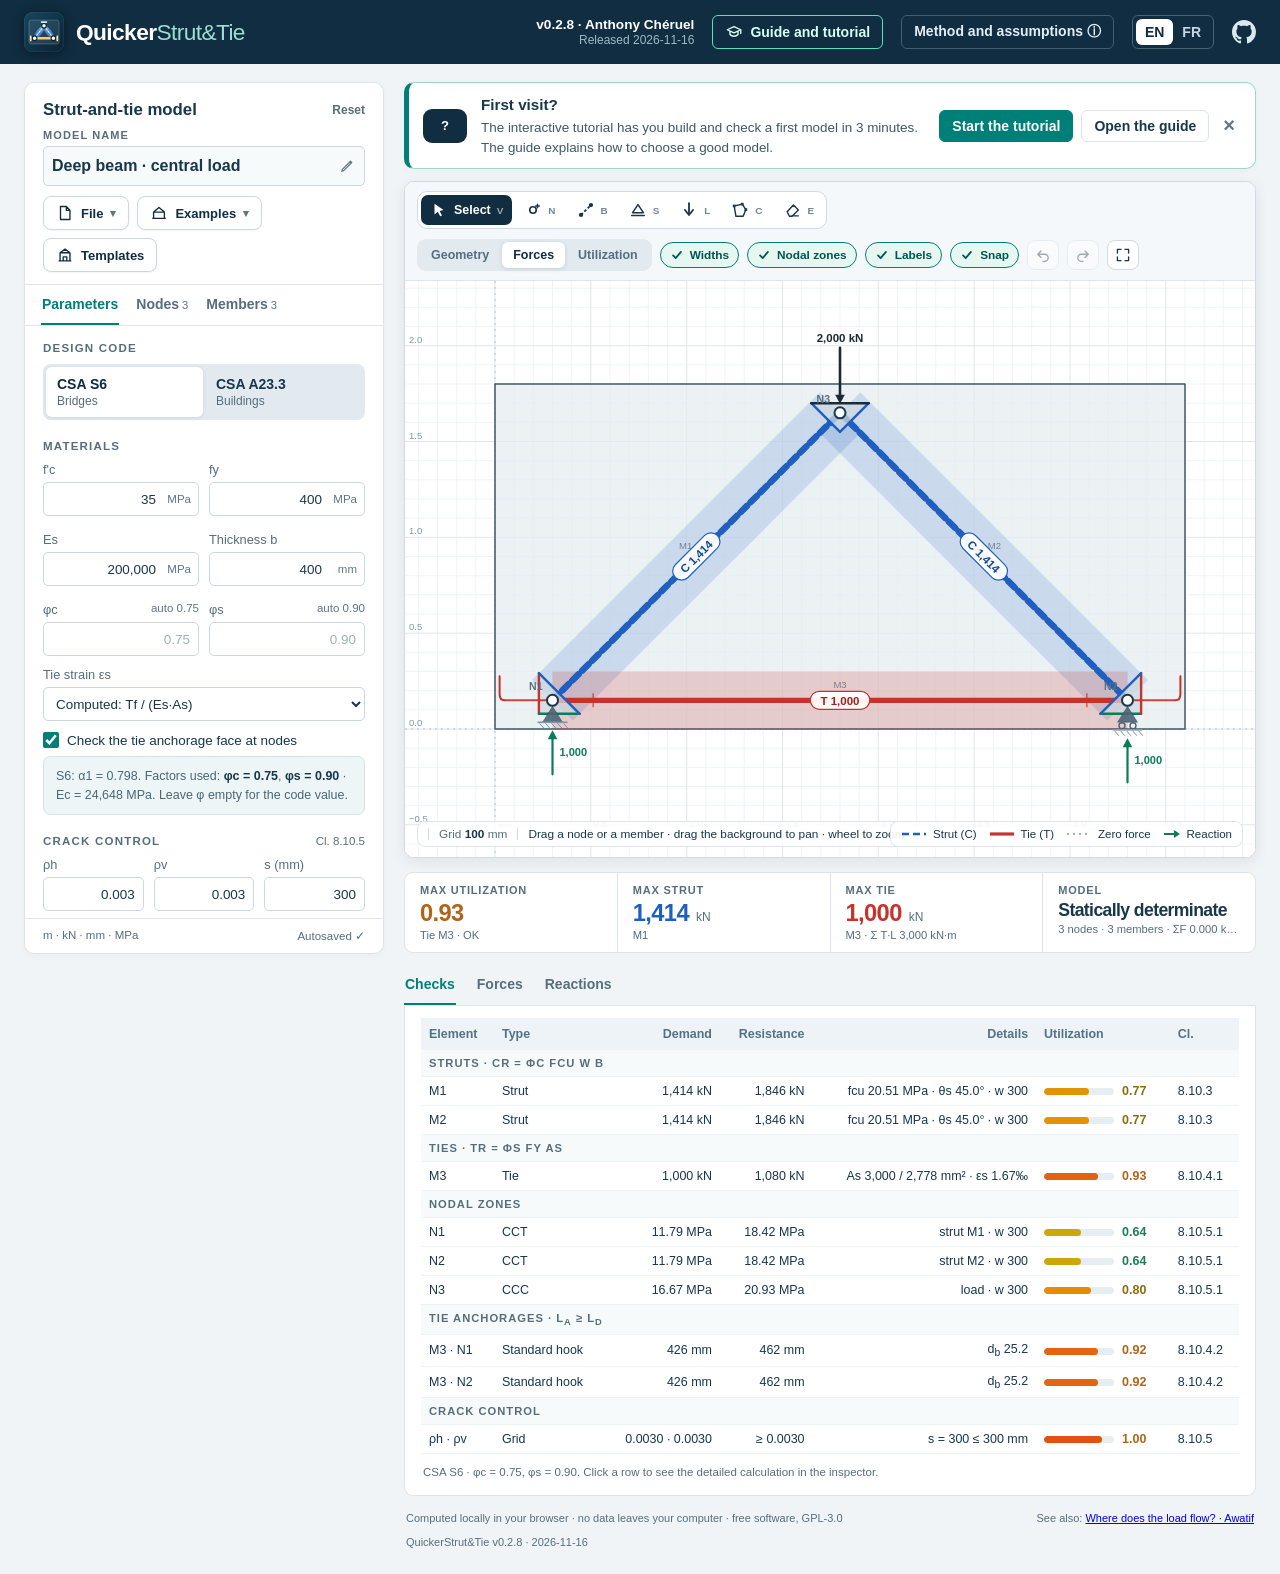
==== commit 1554e324: "QuickerStrut&Tie 0.2.8: fib Bulletin 61 bridge examples, DXF export, tracing underlay - Four bridge " ====
--- a/index.html
+++ b/index.html
@@ -322,9 +322,10 @@
 }
 @media (max-width:760px){
   .tpl-body{grid-template-columns:1fr}
-  .topbar{padding:0 12px;height:56px}.brand{font-size:1.15rem}.release-info,.method-open .lbl{display:none}
-  .coach{flex-wrap:wrap}.tool.active .tl{display:none}
-  .header-right{gap:10px}
+  .topbar{padding:0 10px;gap:8px;height:56px}.brand{gap:8px;font-size:1rem}.brand-logo{width:30px;height:30px}
+  .release-info,.method-open .lbl{display:none}
+  .coach,.coach-actions{flex-wrap:wrap}.coach-actions{max-width:100%}.tool.active .tl{display:none}
+  .header-right{gap:6px}.method-open{padding:5px 7px}.language button{padding:4px 6px}.github-link svg{width:20px;height:20px}
   .canvas-wrap{height:68vh}
   .inspector{left:8px;right:8px;width:auto;top:auto;bottom:44px;max-height:48%}
   .hud{max-width:100%}.legend-hud{display:none}
@@ -332,6 +333,7 @@
   .tool .k{display:none}
   .metrics{grid-template-columns:1fr 1fr}
 }
+@media (max-width:360px){.topbar .brand-logo{display:none}}
 /* ---------- Galaxy Z Fold 8 unfolded in landscape (~816 × 536 CSS px) and other
    wide, short screens: slim header, narrow side panel that scrolls on its own,
    vertical tool column inside the canvas, canvas sized from the screen height. */
@@ -462,6 +464,7 @@
             <div class="menu-sep" role="separator"></div>
             <button type="button" id="print-report" role="menuitem"><svg class="mi-ico" viewBox="0 0 20 20" aria-hidden="true"><path d="M5.5 7.5V3h9v4.5 M5.5 14H3.5V8h13v6h-2 M5.5 11.5h9V17h-9z" fill="none" stroke="currentColor" stroke-width="1.5" stroke-linejoin="round"/></svg><span class="mi-text"><b data-i18n="report"></b><small data-i18n="reportSub"></small></span><kbd>Ctrl P</kbd></button>
             <button type="button" id="export-svg" role="menuitem"><svg class="mi-ico" viewBox="0 0 20 20" aria-hidden="true"><path d="M3 15l4.5-9 4 6 2-3 3.5 6z" fill="none" stroke="currentColor" stroke-width="1.5" stroke-linejoin="round"/></svg><span class="mi-text"><b data-i18n="exportSvg"></b><small data-i18n="exportSvgSub"></small></span></button>
+            <button type="button" id="export-dxf" role="menuitem"><svg class="mi-ico" viewBox="0 0 20 20" aria-hidden="true"><path d="M3.5 16.5V3.5h13v13z M3.5 16.5l13-13 M3.5 3.5l6.5 6.5" fill="none" stroke="currentColor" stroke-width="1.5" stroke-linejoin="round"/></svg><span class="mi-text"><b data-i18n="exportDxf"></b><small data-i18n="exportDxfSub"></small></span></button>
             <button type="button" id="export-pile-menu" role="menuitem"><svg class="mi-ico" viewBox="0 0 20 20" aria-hidden="true"><path d="M4 4h12v4H4z M6.5 8v9 M13.5 8v9 M5 17h3 M12 17h3" fill="none" stroke="currentColor" stroke-width="1.5" stroke-linejoin="round"/></svg><span class="mi-text"><b data-i18n="exportPile"></b><small data-i18n="exportPileSub"></small></span></button>
             <button type="button" id="export-csv" role="menuitem"><svg class="mi-ico" viewBox="0 0 20 20" aria-hidden="true"><rect x="3.5" y="3.5" width="13" height="13" rx="2" fill="none" stroke="currentColor" stroke-width="1.5"/><path d="M3.5 8h13 M3.5 12.3h13 M8 3.5v13" stroke="currentColor" stroke-width="1.3"/></svg><span class="mi-text"><b data-i18n="exportCsv"></b><small data-i18n="exportCsvSub"></small></span></button>
           </div></div>
@@ -469,6 +472,7 @@
           <div class="menu-pop" role="menu" id="examples-list"></div></div>
         <button type="button" class="menu-button" id="open-templates"><svg class="mi-ico" viewBox="0 0 20 20" aria-hidden="true"><path d="M3 16.5h14 M4.5 16.5v-9h11v9 M4.5 7.5l5.5-4 5.5 4 M8 16.5v-4.5h4v4.5" fill="none" stroke="currentColor" stroke-width="1.5" stroke-linejoin="round"/></svg><span data-i18n="templatesMenu"></span></button>
         <input id="project-file" type="file" accept=".json,application/json" hidden>
+        <input id="underlay-file" type="file" accept="image/*" hidden>
       </div>
     </div>
     <div class="input-tabs" role="tablist"><button type="button" class="active" data-panel="params" data-i18n="tabParams"></button><button type="button" data-panel="nodes"><span data-i18n="tabNodes"></span><span class="count" id="count-nodes"></span></button><button type="button" data-panel="members"><span data-i18n="tabMembers"></span><span class="count" id="count-members"></span></button></div>
@@ -521,7 +525,7 @@
 <div id="report"></div>
 <script>/* js/version.js */
 // SPDX-License-Identifier: GPL-3.0-or-later
-window.QST_META = { version: '0.2.7', date: '2026-11-13', author: 'Anthony Chéruel', schema: 1 };
+window.QST_META = { version: '0.2.8', date: '2026-11-16', author: 'Anthony Chéruel', schema: 1 };
 
 </script>
 <script>/* js/solver.js */
@@ -1187,6 +1191,9 @@
   function T(id, i, j, n, size, w, anchor) { return { id: id, i: i, j: j, role: 'auto', w: w || 0, bars: { n: n, size: size }, As: 0, anchor: anchor || 'hook' }; }
   function TA(id, i, j, As, w, db, anchor) { return { id: id, i: i, j: j, role: 'auto', w: w || 0, bars: null, As: As, db: db, anchor: anchor || 'hook' }; }
   var IN = 0.0254, KIP = 4.448222;
+  // Angles published in fib Bulletin 61 (examples 1-3, 1-4 and 13).
+  function tanDeg(a) { return Math.tan(a * Math.PI / 180); }
+  var TAN10 = tanDeg(10), COT46 = 1 / tanDeg(46), TAN483 = tanDeg(48.3), TAN35 = tanDeg(35), TAN55 = tanDeg(55), COT61 = 1 / tanDeg(61);
 
   var EXAMPLES = [
     {
@@ -1485,6 +1492,102 @@
         members: [
           T('M1', 'N3', 'N4', 8, '25M', 250), S('M2', 'N1', 'N3', 300), S('M3', 'N2', 'N4', 300),
           S('M4', 'N1', 'N2', 250)
+        ]
+      }
+    },
+    // ---- fib Bulletin 61 (2011), bridge D-regions. The published forces follow
+    // from the published angles and loads; dimensions that are only on the
+    // figures are rebuilt from those angles (see VALIDATION.md).
+    {
+      key: 'fib-box-diaphragm',
+      literature: true,
+      title: { fr: 'Diaphragme de pont-caisson sur pile · fib 61, ex. 1-4', en: 'Box girder pier diaphragm · fib 61, ex. 1-4' },
+      sub: { fr: 'Appui indirect : l’effort des âmes est suspendu puis ramené aux appareils', en: 'Indirect support: web shear hung up, then brought down to the bearings' },
+      model: {
+        code: 'S6',
+        material: material({ fc: 35, fy: 500, b: 1400 }),
+        // Rd = 6750 kN on two bearings, webs inclined 10°, z = 1.45 m, struts at 46°.
+        outline: [[-2.66, 0], [2.66, 0], [2.93, 1.5], [5.2, 1.56], [5.2, 1.78], [-5.2, 1.78], [-5.2, 1.56], [-2.93, 1.5]],
+        nodes: [
+          N('N1', -(2.7 - 1.45 * COT46), 0.2, { support: 'pin', bearing: 400 }),
+          N('N1b', 2.7 - 1.45 * COT46, 0.2, { support: 'ry', bearing: 400 }),
+          N('N2', -2.7, 1.65), N('N2b', 2.7, 1.65),
+          N('N3', -(2.7 - 1.45 * TAN10), 0.2, { fx: 3375 * TAN10, fy: -3375 }),
+          N('N3b', 2.7 - 1.45 * TAN10, 0.2, { fx: -3375 * TAN10, fy: -3375 })
+        ],
+        members: [
+          S('C12', 'N1', 'N2', 400), S('C12b', 'N1b', 'N2b', 400), S('C11', 'N1', 'N1b', 400),
+          TA('T22', 'N2', 'N2b', 6283, 260, 20, 'hook'),
+          TA('T1', 'N3', 'N2', 8042, 300, 16, 'stirrup'), TA('T1b', 'N3b', 'N2b', 8042, 300, 16, 'stirrup')
+        ]
+      }
+    },
+    {
+      key: 'fib-pylon-crossbeam',
+      literature: true,
+      title: { fr: 'Pylône haubané · diaphragme de la traverse · fib 61, ex. 13', en: 'Cable-stayed pylon · cross-beam diaphragm · fib 61, ex. 13' },
+      sub: { fr: 'Appui vertical de 42 MN, diaphragme épaissi à 2,1 m', en: '42 MN vertical bearing, diaphragm thickened to 2.1 m' },
+      model: {
+        code: 'S6',
+        material: material({ fc: 35, fy: 500, b: 2100 }),
+        // V = 42 MN on a 2.1 m plate (two halves), struts at 48.3° to the bottom
+        // of the 0.7 m side walls, hang-up ties back into the walls.
+        outline: [[-1.9, 0], [1.9, 0], [1.9, 2.25], [-1.9, 2.25]],
+        nodes: [
+          N('N1', -0.525, 0.8 + 1.025 * TAN483, { fy: -21000, bearing: 1050 }),
+          N('N1b', 0.525, 0.8 + 1.025 * TAN483, { fy: -21000, bearing: 1050 }),
+          N('N2', -1.55, 0.8), N('N2b', 1.55, 0.8),
+          N('W1', -1.55, 2.15, { support: 'pin' }), N('W2', 1.55, 2.15, { support: 'ry' })
+        ],
+        members: [
+          S('C1', 'N1', 'N2', 1550), S('C1b', 'N1b', 'N2b', 1550), S('C0', 'N1', 'N1b', 500),
+          TA('T1', 'N2', 'N2b', 43800, 1600, 32, 'hook'),
+          TA('T2', 'N2', 'W1', 48000, 700, 25, 'stirrup'), TA('T2b', 'N2b', 'W2', 48000, 700, 25, 'stirrup')
+        ]
+      }
+    },
+    {
+      key: 'fib-pylon-bearing',
+      literature: true,
+      title: { fr: 'Pylône haubané · butée horizontale · fib 61, ex. 13', en: 'Cable-stayed pylon · horizontal bearing · fib 61, ex. 13' },
+      sub: { fr: 'Vue en plan, 10 MN sismique, deux tirants de part et d’autre du trou d’homme', en: 'Plan view, 10 MN seismic, two ties either side of the manhole' },
+      model: {
+        code: 'S6',
+        material: material({ fc: 35, fy: 500, b: 700 }),
+        // The bearing force is the reaction at N; the four side-wall resistances
+        // of 10 MN / 4 (the 50/50 split assumed by the authors) are the loads.
+        outline: [[-2.9, 0], [2.9, 0], [2.9, 4.0], [-2.9, 4.0]],
+        nodes: [
+          N('N', 0, 3.75, { support: 'pin', bearing: 1000 }),
+          N('K2', -2.4, 3.75 - 2.4 * TAN35, { fy: 2500 }), N('K2b', 2.4, 3.75 - 2.4 * TAN35, { fy: 2500 }),
+          N('K1', -2.4, 3.75 - 2.4 * TAN55, { fy: 2500 }), N('K1b', 2.4, 3.75 - 2.4 * TAN55, { fy: 2500 })
+        ],
+        members: [
+          S('C2', 'N', 'K2', 650), S('C2b', 'N', 'K2b', 650), S('C1', 'N', 'K1', 400), S('C1b', 'N', 'K1b', 400),
+          TA('T2', 'K2', 'K2b', 9108, 300, 25.4, 'hook'), TA('T1', 'K1', 'K1b', 5060, 200, 25.4, 'hook')
+        ]
+      }
+    },
+    {
+      key: 'fib-pile-cap',
+      literature: true,
+      title: { fr: 'Semelle sur deux pieux préfabriqués · fib 61, ex. 1-3', en: 'Cap on two precast piles · fib 61, ex. 1-3' },
+      sub: { fr: 'Modèle A : nœuds surchargés, comme le constate le bulletin', en: 'Model A: overstressed nodes, as the bulletin finds' },
+      model: {
+        code: 'S6',
+        material: material({ fc: 30, fy: 500, b: 400 }),
+        // Nd = 4300 kN, column 0.40 m, piles 0.35 m, cap 1.10 m deep, z = 0.90 m,
+        // struts at 61°. b = column side, so the published node stresses appear.
+        outline: [[-0.95, 0], [-0.774, 0], [-0.774, -0.4], [-0.424, -0.4], [-0.424, 0], [0.424, 0], [0.424, -0.4], [0.774, -0.4], [0.774, 0], [0.95, 0],
+          [0.95, 1.1], [0.2, 1.1], [0.2, 1.6], [-0.2, 1.6], [-0.2, 1.1], [-0.95, 1.1]],
+        nodes: [
+          N('N2', -0.1, 0.95, { fy: -2150, bearing: 200 }), N('N2b', 0.1, 0.95, { fy: -2150, bearing: 200 }),
+          N('N1', -(0.1 + 0.9 * COT61), 0.05, { support: 'pin', bearing: 350 }),
+          N('N1b', 0.1 + 0.9 * COT61, 0.05, { support: 'ry', bearing: 350 })
+        ],
+        members: [
+          S('C12', 'N1', 'N2', 320), S('C12b', 'N1b', 'N2b', 320), S('C22', 'N2', 'N2b', 300),
+          TA('T11', 'N1', 'N1b', 3436, 100, 25, 'hook')
         ]
       }
     }
@@ -1813,7 +1916,7 @@
     '<h3>Modèle</h3><p>Le modèle bielles-tirants est un treillis plan articulé : les nœuds sont reliés par des barres qui ne transmettent qu’un effort axial. Les charges pondérées (ÉLUL) sont appliquées aux nœuds. Le treillis est résolu par la méthode des rigidités directe ; N &gt; 0 est une traction (tirant), N &lt; 0 une compression (bielle). Le rôle d’une barre est déterminé automatiquement par le signe de l’effort, ou imposé.</p>',
     '<p>Rigidité axiale : bielles <i>EA = Ec·w·b</i>, tirants <i>EA = Es·As</i>. Pour un modèle isostatique les efforts n’en dépendent pas. Pour un modèle hyperstatique, les rôles sont itérés jusqu’à stabilité ; la répartition dépend alors des largeurs et des aires saisies. Un modèle n’a pas à être un treillis stable sous n’importe quelle charge : s’il est en équilibre sous ses propres charges, il est résolu tel quel (« Équilibre sous ce chargement ») ; il n’est signalé comme mécanisme que si les charges le mettent en mouvement.</p>',
     '<h3>Bielles</h3><span class="eq">Cr = φc · fcu · Acs,&nbsp;&nbsp; Acs = w · b</span><span class="eq">fcu = f′c / (0,8 + 170 ε1) ≤ 0,85 f′c (A23.3) ou α1 f′c (S6),&nbsp;&nbsp; ε1 = εs + (εs + 0,002) cot²θs</span><p>Pour la S6, α1 = 0,85 − 0,0015 f′c ≥ 0,67. θs est le plus petit angle entre la bielle et un tirant adjacent, évalué aux deux extrémités ; la valeur de fcu la plus faible gouverne. Un tirant dans le prolongement de la bielle (à moins de 5°) ne la traverse pas et n’est pas pris en compte. εs est la déformation du tirant, calculée (Tf / Es·As) ou prise égale à fy / Es. Sans tirant adjacent, fcu atteint la limite supérieure.</p>',
-    '<h3>Tirants</h3><span class="eq">Tr = φs · fy · Ast</span><p>Les armatures sont choisies en nombre × diamètre (barres CSA G30.18). L’ancrage est vérifié à part (voir plus bas) : la pleine résistance doit être développée à la sortie de la zone nodale prolongée.</p>',
+    '<h3>Tirants</h3><span class="eq">Tr = φs · fy · Ast</span><p>Les armatures sont choisies en nombre × diamètre (barres CSA G30.18). L’ancrage est vérifié à part (voir plus bas) : la pleine résistance doit être développée à la sortie de la zone nodale prolongée.</p><p>Σ T·L, affichée sous « Tirant max », est la somme effort × longueur des tirants. Entre deux modèles possibles pour la même région, celui qui la minimise est le plus efficace et le plus proche du comportement réel (Schlaich et coll., 1987) : elle sert à comparer des variantes.</p>',
     '<h3>Zones nodales</h3><p>Contrainte sur chaque face ≤ 0,85 / 0,75 / 0,65 φc f′c selon l’A23.3, ou α1 / 0,88 α1 / 0,76 α1 φc f′c selon la S6, pour les nœuds CCC (bielles et appuis), CCT (un tirant ancré) et CTT (tirants dans plus d’une direction). Faces vérifiées : bielles (C / w·b), plaques d’appui et de charge (R / lb·b) et, en option, face d’ancrage des tirants (T / w·b).</p>',
     '<h3>Zones nodales hydrostatiques</h3><p>Chaque force sur le nœud est une poussée sur une face : bielles de leur côté, tirants sur la face arrière (force nette des tirants alignés), charges et réactions sur leur plaque. Le polygone des forces fermé, tourné de 90° et mis à l’échelle 1 / (σh·b), donne la zone nodale : chaque face est perpendiculaire à sa force et toutes portent la même contrainte σh. σh est la plus forte contrainte des faces de largeur saisie ; la zone est tracée au canevas et un avertissement signale un dépassement du contour.</p>',
     '<h3>Ancrage des tirants</h3><p>À chaque nœud où un tirant se termine (sauf plan de symétrie), l<sub>a</sub> = distance à la section critique (bord de la bielle ou de la zone hydrostatique sur l’axe du tirant) + prolongement des barres jusqu’à la face du béton − enrobage. Exigé : l<sub>d</sub> = k·k1·k4·fy/√f′c·db ≥ 300 mm (barre droite, k = 0,45 ou 0,6, k1 = 1,3 barres supérieures, k4 = 0,8 jusqu’au 20M) ou l<sub>dh</sub> = 100·db/√f′c·fy/400 ≥ 8db, 150 mm (crochet), selon l’A23.3 12.2.3 et 12.5 (méthode simplifiée, aussi utilisée avec la S6 : à confirmer avec la S6 8.15). Plaques, barres soudées et étriers fermés sont considérés ancrés mécaniquement. Une « barre continue ou pliée » n’a pas à être ancrée là où elle se poursuit : pliée dans un autre tirant (coin de portique) ou prolongée au-delà de la région D (nœud chargé ou appuyé) ; ailleurs, elle est vérifiée comme barre droite.</p>',
@@ -1825,7 +1928,7 @@
     '<h3>Model</h3><p>A strut-and-tie model is a plane pin-jointed truss: nodes are linked by bars carrying axial force only. Factored (ULS) loads act at the nodes. The truss is solved with the direct stiffness method; N &gt; 0 is tension (tie), N &lt; 0 compression (strut). A bar’s role follows the sign of its force, or can be imposed.</p>',
     '<p>Axial stiffness: struts <i>EA = Ec·w·b</i>, ties <i>EA = Es·As</i>. Forces in a statically determinate model do not depend on it. For an indeterminate model the roles are iterated until stable; the force distribution then depends on the widths and areas entered. A model does not have to be a truss that is stable under any load: if it is in equilibrium under its own loads it is solved as it is (“In equilibrium under these loads”); it is reported as a mechanism only when the loads set it in motion.</p>',
     '<h3>Struts</h3><span class="eq">Cr = φc · fcu · Acs,&nbsp;&nbsp; Acs = w · b</span><span class="eq">fcu = f′c / (0.8 + 170 ε1) ≤ 0.85 f′c (A23.3) or α1 f′c (S6),&nbsp;&nbsp; ε1 = εs + (εs + 0.002) cot²θs</span><p>For S6, α1 = 0.85 − 0.0015 f′c ≥ 0.67. θs is the smallest angle between the strut and an adjoining tie, evaluated at both ends; the lowest fcu governs. A tie in line with the strut (within 5°) does not cross it and is ignored. εs is the tie strain, computed (Tf / Es·As) or taken as fy / Es. With no adjoining tie, fcu reaches the upper limit.</p>',
-    '<h3>Ties</h3><span class="eq">Tr = φs · fy · Ast</span><p>Reinforcement is entered as number × bar size (CSA G30.18 bars). Anchorage is checked separately (see below): full strength must be developed where the tie leaves the extended nodal zone.</p>',
+    '<h3>Ties</h3><span class="eq">Tr = φs · fy · Ast</span><p>Reinforcement is entered as number × bar size (CSA G30.18 bars). Anchorage is checked separately (see below): full strength must be developed where the tie leaves the extended nodal zone.</p><p>Σ T·L, shown under “Max tie”, is the sum of tie force × length. Between two possible models of the same region, the one that minimizes it is the most efficient and the closest to the real behaviour (Schlaich et al., 1987): use it to compare variants.</p>',
     '<h3>Nodal zones</h3><p>Stress on each face ≤ 0.85 / 0.75 / 0.65 φc f′c to A23.3, or α1 / 0.88 α1 / 0.76 α1 φc f′c to S6, for CCC (struts and bearings), CCT (one anchored tie) and CTT (ties in more than one direction) nodes. Faces checked: struts (C / w·b), bearing and load plates (R / lb·b) and, optionally, the anchorage face of ties (T / w·b).</p>',
     '<h3>Hydrostatic nodal zones</h3><p>Each force on the node is a push on one face: struts on their own side, ties on the back face (net force of collinear ties), loads and reactions on their plate. The closed force polygon, rotated by 90° and scaled by 1 / (σh·b), is the nodal zone: every face is perpendicular to its force and all carry the same stress σh. σh is the highest stress on a face with an entered width; the zone is drawn on the canvas and a warning flags a zone outside the outline.</p>',
     '<h3>Tie anchorage</h3><p>At every node where a tie ends (except a symmetry plane), l<sub>a</sub> = distance to the critical section (strut or hydrostatic zone edge on the tie axis) + bar extension to the concrete face − cover. Required: l<sub>d</sub> = k·k1·k4·fy/√f′c·db ≥ 300 mm (straight, k = 0.45 or 0.6, k1 = 1.3 top bars, k4 = 0.8 up to 20M) or l<sub>dh</sub> = 100·db/√f′c·fy/400 ≥ 8db, 150 mm (hook), to A23.3 12.2.3 and 12.5 (simplified, also used with S6: to be confirmed with S6 8.15). Plates, welded bars and closed stirrups are taken as mechanically anchored. A “continuous or bent bar” needs no anchorage where it carries on: bent into another tie (frame corner) or extended past the D-region (loaded or supported node); elsewhere it is checked as a straight bar.</p>',
@@ -1929,6 +2032,14 @@
       fileMenu: 'Fichier', newProject: 'Nouveau', newProjectSub: 'Contour vide, outil Nœud',
       openProject: 'Ouvrir', openProjectSub: 'Projet QuickerStrut&Tie (.json)', saveProject: 'Enregistrer', saveProjectSub: 'Télécharge le projet (.json)',
       report: 'Rapport PDF', reportSub: 'Note de calcul imprimable', exportSvg: 'Exporter le dessin', exportSvgSub: 'Figure vectorielle (.svg)',
+      exportDxf: 'Exporter en DXF', exportDxfSub: 'Modèle et efforts pour la CAO (.dxf)',
+      underlay: 'Fond de plan à décalquer', underlayPick: 'Importer une image…', underlayReplace: 'Remplacer l’image…', underlayRemove: 'Retirer l’image',
+      underlayWidth: 'Largeur réelle', underlayOpacity: 'Opacité', underlayX: 'Coin bas-gauche x', underlayY: 'Coin bas-gauche y',
+      underlayNote: 'Affiche un dessin (PNG, JPG, SVG) sous le modèle pour tracer le contour et les nœuds par-dessus. Saisir la largeur réelle de l’image pour la mettre à l’échelle. L’image reste dans cette session : elle n’est ni enregistrée ni imprimée.',
+      underlayError: 'Image illisible',
+      loadScaleTitle: 'Mise à l’échelle des charges', loadFactor: 'Facteur', applyLoadFactor: 'Multiplier toutes les charges',
+      loadScaleNote: 'Multiplie Fx et Fy de tous les nœuds (autre combinaison, charge de service → pondérée). Annulable.', loadsScaled: 'Charges multipliées par {f}',
+      tieWorkTip: 'Somme effort × longueur des tirants : plus elle est faible, plus le modèle est efficace',
       exportCsv: 'Exporter les vérifications', exportCsvSub: 'Tableau (.csv)', examplesMenu: 'Exemples',
       tabParams: 'Paramètres', tabNodes: 'Nœuds', tabMembers: 'Barres', unitsNote: 'm · kN · mm · MPa', autosaved: 'Sauvegarde auto ✓',
       undo: 'Annuler (Ctrl Z)', redo: 'Rétablir (Ctrl Y)', fit: 'Recadrer (F)',
@@ -2032,6 +2143,14 @@
       fileMenu: 'File', newProject: 'New', newProjectSub: 'Empty outline, Node tool',
       openProject: 'Open', openProjectSub: 'QuickerStrut&Tie project (.json)', saveProject: 'Save', saveProjectSub: 'Downloads the project (.json)',
       report: 'PDF report', reportSub: 'Printable calculation note', exportSvg: 'Export drawing', exportSvgSub: 'Vector figure (.svg)',
+      exportDxf: 'Export DXF', exportDxfSub: 'Model and forces for CAD (.dxf)',
+      underlay: 'Tracing underlay', underlayPick: 'Import an image…', underlayReplace: 'Replace the image…', underlayRemove: 'Remove the image',
+      underlayWidth: 'Real width', underlayOpacity: 'Opacity', underlayX: 'Bottom-left corner x', underlayY: 'Bottom-left corner y',
+      underlayNote: 'Shows a drawing (PNG, JPG, SVG) under the model so the outline and nodes can be traced over it. Enter the real width of the image to scale it. The image stays in this session: it is neither saved nor printed.',
+      underlayError: 'Unreadable image',
+      loadScaleTitle: 'Load scaling', loadFactor: 'Factor', applyLoadFactor: 'Multiply all loads',
+      loadScaleNote: 'Multiplies Fx and Fy at every node (another combination, service → factored load). Can be undone.', loadsScaled: 'Loads multiplied by {f}',
+      tieWorkTip: 'Sum of tie force × length: the lower it is, the more efficient the model',
       exportCsv: 'Export checks', exportCsvSub: 'Table (.csv)', examplesMenu: 'Examples',
       tabParams: 'Parameters', tabNodes: 'Nodes', tabMembers: 'Members', unitsNote: 'm · kN · mm · MPa', autosaved: 'Autosaved ✓',
       undo: 'Undo (Ctrl Z)', redo: 'Redo (Ctrl Y)', fit: 'Fit view (F)',
@@ -2547,6 +2666,12 @@
     // Concrete region
     out.push('<polygon points="' + poly + '" fill="' + pal.concrete + '" fill-opacity="' + pal.concreteOp + '" stroke="' + pal.concreteStroke + '" stroke-width="1.5" stroke-linejoin="round"/>');
 
+    // Tracing underlay (screen only): a drawing shown over the concrete, under the model.
+    if (o.underlay) {
+      var ul = o.underlay, up = toScreen(v, ul.x, ul.y + ul.w * ul.ratio);
+      out.push('<image href="' + ul.href + '" x="' + n2(up[0]) + '" y="' + n2(up[1]) + '" width="' + n2(ul.w * v.k) + '" height="' + n2(ul.w * ul.ratio * v.k) + '" opacity="' + ul.op + '" preserveAspectRatio="none" pointer-events="none"/>');
+    }
+
     // Member geometry in screen space
     var geo = {};
     model.members.forEach(function (m) {
@@ -2830,7 +2955,7 @@
       svg.setAttribute('class', 'tool-' + App.tool + (drag && drag.kind === 'pan' ? ' panning' : '') + (drag && drag.moved && drag.kind !== 'pan' ? ' dragging' : ''));
       svg.innerHTML = draw(App.model, App.result, App.checks, {
         view: view, w: W, h: H, mode: App.display.mode, bands: App.display.bands, ids: App.display.ids, zones: App.display.zones,
-        interactive: true, sel: App.sel, hover: App.hover, warnings: App.warnings
+        interactive: true, sel: App.sel, hover: App.hover, warnings: App.warnings, underlay: App.underlay
       });
       hud();
     });
@@ -3321,6 +3446,16 @@
     h += '<div class="field-row">' + unitField(t('width'), 'rect.w', App.round(b.x1 - b.x0), 'm') + unitField(t('height'), 'rect.h', App.round(b.y1 - b.y0), 'm') + '</div>';
     h += '<button type="button" class="add-button" id="apply-rect">' + t('applyRect') + '</button>';
     h += '<p class="note">' + t('outlineNote') + '</p>';
+    h += '<div class="section-label">' + t('underlay') + '</div>';
+    var ul = App.underlay;
+    if (ul) {
+      h += '<div class="field-row">' + unitField(t('underlayWidth'), 'u.w', ul.w, 'm') + unitField(t('underlayOpacity'), 'u.op', Math.round(ul.op * 100), '%') + '</div>';
+      h += '<div class="field-row">' + unitField(t('underlayX'), 'u.x', ul.x, 'm') + unitField(t('underlayY'), 'u.y', ul.y, 'm') + '</div>';
+    }
+    h += '<button type="button" class="add-button" id="underlay-pick">' + t(ul ? 'underlayReplace' : 'underlayPick') + '</button>' + (ul ? '<button type="button" class="add-button" id="underlay-remove">' + t('underlayRemove') + '</button>' : '') + '<p class="note">' + t('underlayNote') + '</p>';
+    h += '<div class="section-label">' + t('loadScaleTitle') + '</div>';
+    h += '<div class="field-row"><label class="field"><span>' + t('loadFactor') + '</span>' + numInput(1, 'data-k="lf.x"') + '</label></div>';
+    h += '<button type="button" class="add-button" id="apply-load-factor">' + t('applyLoadFactor') + '</button><p class="note">' + t('loadScaleNote') + '</p>';
     h += '<div class="section-label">' + t('anchorage') + '<span style="font-weight:500;letter-spacing:0;text-transform:none">' + t('clause') + ' ' + code.clause.anchor.split(' · ')[0] + '</span></div>';
     h += '<div class="field-row">' + unitField(t('cover'), 'mat.cover', mat.cover, 'mm') +
       '<label class="field"><span>' + t('ldFactor') + '</span><select data-k="mat.ldFactor"><option value="0.45"' + (Number(mat.ldFactor) !== 0.6 ? ' selected' : '') + '>0,45 · ' + t('ldFav') + '</option><option value="0.6"' + (Number(mat.ldFactor) === 0.6 ? ' selected' : '') + '>0,6 · ' + t('ldOther') + '</option></select></label></div>';
@@ -3391,6 +3526,17 @@
     if (isNum && (val === null && !/phi/.test(k))) { el.classList.add('num-err'); return; }
     if (isNum && Number.isNaN(val)) { el.classList.add('num-err'); return; }
     el.classList.remove('num-err');
+    if (parts[0] === 'lf') return; // applied with the button
+    if (parts[0] === 'u') {
+      // Session-only tracing image: not part of the model or its history.
+      var ul = App.underlay;
+      if (ul && val !== null) {
+        if (parts[1] === 'w') { if (val > 0) ul.w = val; }
+        else if (parts[1] === 'op') ul.op = Math.max(0.05, Math.min(1, val / 100));
+        else ul[parts[1]] = val;
+      }
+      App.renderCanvas(); renderInputs(); return;
+    }
     App.commit();
     if (parts[0] === 'mat') {
       var key = parts[1];
@@ -3552,10 +3698,13 @@
     var gov = c.governing, maxS = null, maxT = null;
     r.forces.forEach(function (f) { if (f.kind === 'strut' && (!maxS || -f.N > -maxS.N)) maxS = f; if (f.kind === 'tie' && (!maxT || f.N > maxT.N)) maxT = f; });
     var stat = App.statText(r);
+    // Σ T·L of the ties: the lower it is, the more efficient the model (comparison of variants).
+    var tieWork = 0;
+    r.forces.forEach(function (f) { if (f.kind === 'tie') tieWork += f.N * f.L; });
     el.innerHTML =
       metric(t('mUtil'), gov ? '<span style="color:' + App.utilInk(c.maxUtil) + '">' + fmt(c.maxUtil, 2) + '</span>' : '—', '', gov ? (gov.kind === 'node' ? t('node') + ' ' + gov.id + ' · ' + gov.type : gov.kind === 'anchor' ? t('anchorage') + ' ' + gov.member + ' · ' + gov.node : t('kind_' + gov.kind) + ' ' + gov.id) + ' · ' + statusText(c.maxUtil) : '', gov ? (gov.kind === 'node' ? 'node:' + gov.id : gov.kind === 'anchor' ? 'member:' + gov.member : 'member:' + gov.id) : null) +
       metric(t('mStrut'), maxS ? '<span style="color:var(--strut)">' + fmt(-maxS.N, 0) + '</span>' : '—', 'kN', maxS ? maxS.id : t('none'), maxS ? 'member:' + maxS.id : null) +
-      metric(t('mTie'), maxT ? '<span style="color:var(--tie)">' + fmt(maxT.N, 0) + '</span>' : '—', 'kN', maxT ? maxT.id : t('none'), maxT ? 'member:' + maxT.id : null) +
+      metric(t('mTie'), maxT ? '<span style="color:var(--tie)">' + fmt(maxT.N, 0) + '</span>' : '—', 'kN', maxT ? maxT.id + ' · <span title="' + t('tieWorkTip') + '">Σ T·L ' + fmt(tieWork, 0) + ' kN·m</span>' : t('none'), maxT ? 'member:' + maxT.id : null) +
       metric(t('mModel'), '<span style="font-size:1.1rem">' + stat + '</span>', '', App.model.nodes.length + ' ' + t('nodesLc') + ' · ' + App.model.members.length + ' ' + t('membersLc') + ' · ΣF ' + fmt(r.globalResidual, 3) + ' kN · ' + fmt(App.computeMs, 1) + ' ms', null);
   }
   function statusText(u) { var s = App.statusOf(u); return s === 'bad' ? t('statusBad') : s === 'warn' ? t('statusWarn') : t('statusOk'); }
@@ -3712,6 +3861,17 @@
         App.commit(); App.model.outline = [[bb.x0, bb.y0], [bb.x0 + w, bb.y0], [bb.x0 + w, bb.y0 + hgt], [bb.x0, bb.y0 + hgt]];
         App.update({ inputs: true }); return;
       }
+      if ((b = e.target.closest('#underlay-pick'))) { $('#underlay-file').click(); return; }
+      if ((b = e.target.closest('#underlay-remove'))) { setUnderlay(null); return; }
+      if ((b = e.target.closest('#apply-load-factor'))) {
+        var lf = App.parse($('[data-k="lf.x"]').value);
+        if (!(lf > 0) || lf === 1) return;
+        App.commit();
+        App.model.nodes.forEach(function (n) { n.fx = App.round((Number(n.fx) || 0) * lf); n.fy = App.round((Number(n.fy) || 0) * lf); });
+        App.update({ inputs: true });
+        App.toast(t('loadsScaled').replace('{f}', fmt(lf, 3)));
+        return;
+      }
       if ((b = e.target.closest('#add-node'))) {
         var bb2 = bounds(App.model.outline);
         App.commit(); var id = App.addNode((bb2.x0 + bb2.x1) / 2, (bb2.y0 + bb2.y1) / 2); App.sel = { type: 'node', id: id };
@@ -3740,7 +3900,24 @@
       if (e.target.closest('#export-pile')) { App.exportPileLoads(); return; }
       var b = e.target.closest('[data-target]'); if (b) pick(b.dataset.target);
     });
+    $('#underlay-file').addEventListener('change', function (e) {
+      var f = e.target.files[0]; e.target.value = '';
+      if (!f) return;
+      var href = URL.createObjectURL(f), img = new Image();
+      img.onload = function () {
+        // Placed over the outline's bounding box; the user then enters its real width.
+        var bb = bounds(App.model.outline);
+        setUnderlay({ href: href, ratio: img.naturalHeight / img.naturalWidth, w: App.round(bb.x1 - bb.x0), x: bb.x0, y: bb.y0, op: 0.5 });
+      };
+      img.onerror = function () { URL.revokeObjectURL(href); App.toast(t('underlayError')); };
+      img.src = href;
+    });
     $('#project-name').addEventListener('change', function (e) { App.commit(); App.model.name = e.target.value.trim(); App.update({ inputs: true }); });
+  }
+  function setUnderlay(u) {
+    if (App.underlay && (!u || u.href !== App.underlay.href)) URL.revokeObjectURL(App.underlay.href);
+    App.underlay = u;
+    App.renderCanvas(); renderInputs();
   }
   function applyVertex(el) {
     var parts = el.dataset.k.split('.'), v = App.parse(el.value);
@@ -3776,7 +3953,7 @@
 </script>
 <script>/* js/report.js */
 // SPDX-License-Identifier: GPL-3.0-or-later
-/* QuickerStrut&Tie — printable calculation report (browser print → PDF) and CSV export. */
+/* QuickerStrut&Tie — printable calculation report (browser print → PDF), CSV and DXF export. */
 (function () {
   'use strict';
   var QST = window.QST, App = QST.App;
@@ -3881,6 +4058,40 @@
     App.toast(App.t('pileExported').replace('{n}', data.piles.length));
   };
 
+  // ASCII DXF (R12 entities only, metres): outline, bars by kind with their
+  // force, nodes, loads and reactions, one layer each. Opens in any CAD program.
+  App.buildDXF = function () {
+    var m = App.model, r = App.result && App.result.ok ? App.result : null, out = [];
+    var q = function (v) { return String(Math.round(v * 1e4) / 1e4); };
+    var kn = function (v) { return String(Math.round(v * 10) / 10); };
+    function add() { for (var i = 0; i < arguments.length; i += 2) out.push(arguments[i], arguments[i + 1]); }
+    var xs = [], ys = [], nm = {};
+    (m.outline || []).forEach(function (p) { xs.push(p[0]); ys.push(p[1]); });
+    m.nodes.forEach(function (n) { nm[n.id] = n; xs.push(n.x); ys.push(n.y); });
+    var size = xs.length ? Math.max(Math.max.apply(null, xs) - Math.min.apply(null, xs), Math.max.apply(null, ys) - Math.min.apply(null, ys)) : 1;
+    var th = Math.max(size / 90, 0.005);
+    function line(layer, color, a, b) { add(0, 'LINE', 8, layer, 62, color, 10, q(a[0]), 20, q(a[1]), 30, 0, 11, q(b[0]), 21, q(b[1]), 31, 0); }
+    function text(layer, color, x, y, s) { add(0, 'TEXT', 8, layer, 62, color, 10, q(x), 20, q(y), 30, 0, 40, q(th), 1, String(s).replace(/[^\x20-\x7e]/g, '?')); }
+    add(0, 'SECTION', 2, 'ENTITIES');
+    (m.outline || []).forEach(function (p, k) { line('OUTLINE', 8, p, m.outline[(k + 1) % m.outline.length]); });
+    var forces = {};
+    if (r) r.forces.forEach(function (f) { forces[f.id] = f; });
+    m.members.forEach(function (b) {
+      var A = nm[b.i], B = nm[b.j], f = forces[b.id], kind = f ? f.kind : b.role;
+      var layer = kind === 'tie' ? 'TIES' : kind === 'strut' ? 'STRUTS' : 'BARS', color = kind === 'tie' ? 1 : kind === 'strut' ? 5 : 8;
+      line(layer, color, [A.x, A.y], [B.x, B.y]);
+      text(layer, color, (A.x + B.x) / 2 + th * 0.4, (A.y + B.y) / 2 + th * 0.4, b.id + (f ? ' ' + kn(f.N) + ' kN' : ''));
+    });
+    m.nodes.forEach(function (n) {
+      add(0, 'CIRCLE', 8, 'NODES', 62, 7, 10, q(n.x), 20, q(n.y), 30, 0, 40, q(th * 0.5));
+      text('NODES', 7, n.x + th * 0.7, n.y - th * 1.4, n.id);
+      if (Number(n.fx) || Number(n.fy)) text('LOADS', 6, n.x + th * 0.7, n.y + th * 2.2, 'F = (' + kn(n.fx) + '; ' + kn(n.fy) + ') kN');
+    });
+    if (r) r.reactions.forEach(function (R) { var n = nm[R.node]; text('REACTIONS', 3, n.x + th * 0.7, n.y - th * 3, 'R = (' + kn(R.rx) + '; ' + kn(R.ry) + ') kN'); });
+    add(0, 'ENDSEC', 0, 'EOF');
+    return out.join('\r\n') + '\r\n';
+  };
+
   App.exportCSV = function () {
     var t = App.t, r = App.result, c = App.checks, sep = App.lang === 'fr' ? ';' : ',';
     var num = function (v, d) { return isFinite(v) ? Number(v).toFixed(d).replace('.', App.lang === 'fr' ? ',' : '.') : ''; };
@@ -4202,6 +4413,7 @@
     $('#print-report').addEventListener('click', function () { closeMenus(); App.printReport(); });
     $('#export-svg').addEventListener('click', function () { closeMenus(); App.download(App.fileBase() + '-' + App.display.mode + '.svg', App.staticSVG({ mode: App.display.mode === 'geometry' ? 'forces' : App.display.mode }), 'image/svg+xml'); });
     $('#export-csv').addEventListener('click', function () { closeMenus(); App.exportCSV(); });
+    $('#export-dxf').addEventListener('click', function () { closeMenus(); App.download(App.fileBase() + '.dxf', App.buildDXF(), 'application/dxf'); });
     $('#export-pile-menu').addEventListener('click', function () { closeMenus(); App.exportPileLoads(); });
     bindTemplates();
     $('#method-open').addEventListener('click', function () { $('#method-dialog').showModal(); });
